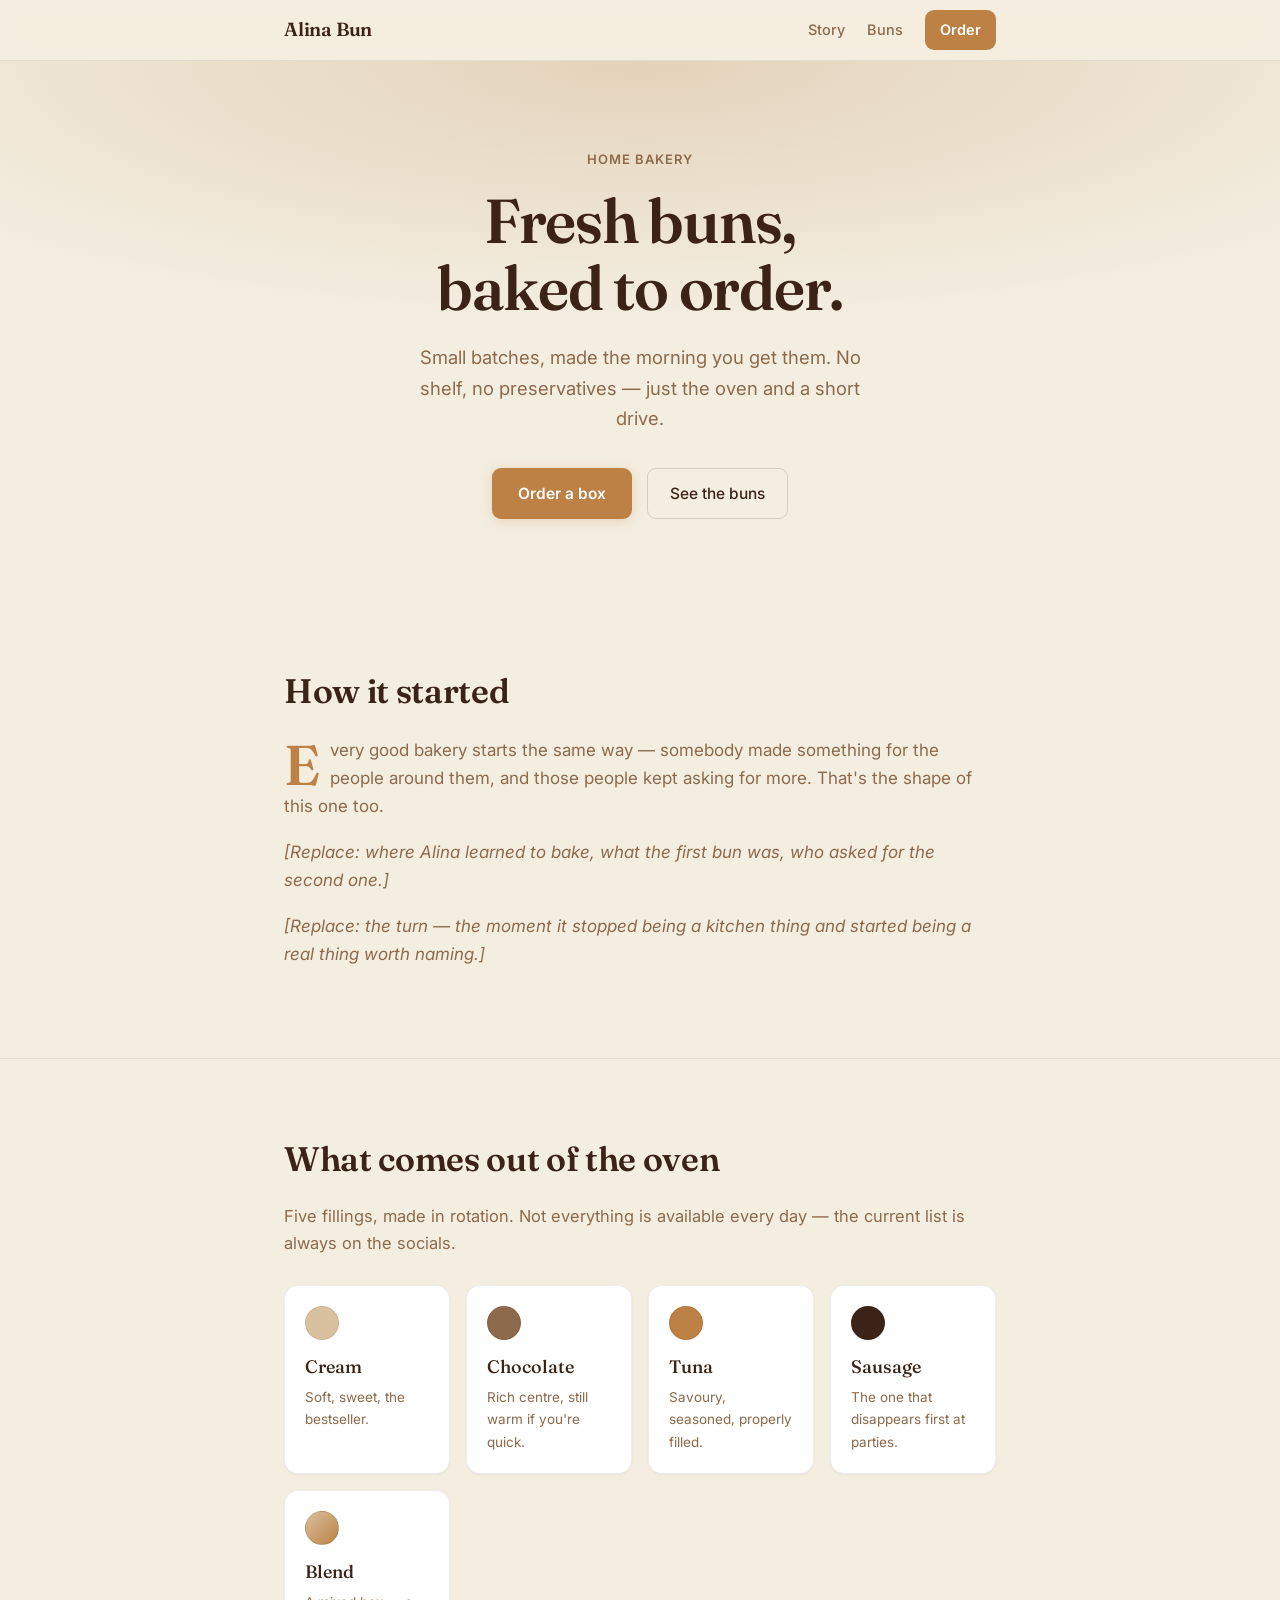
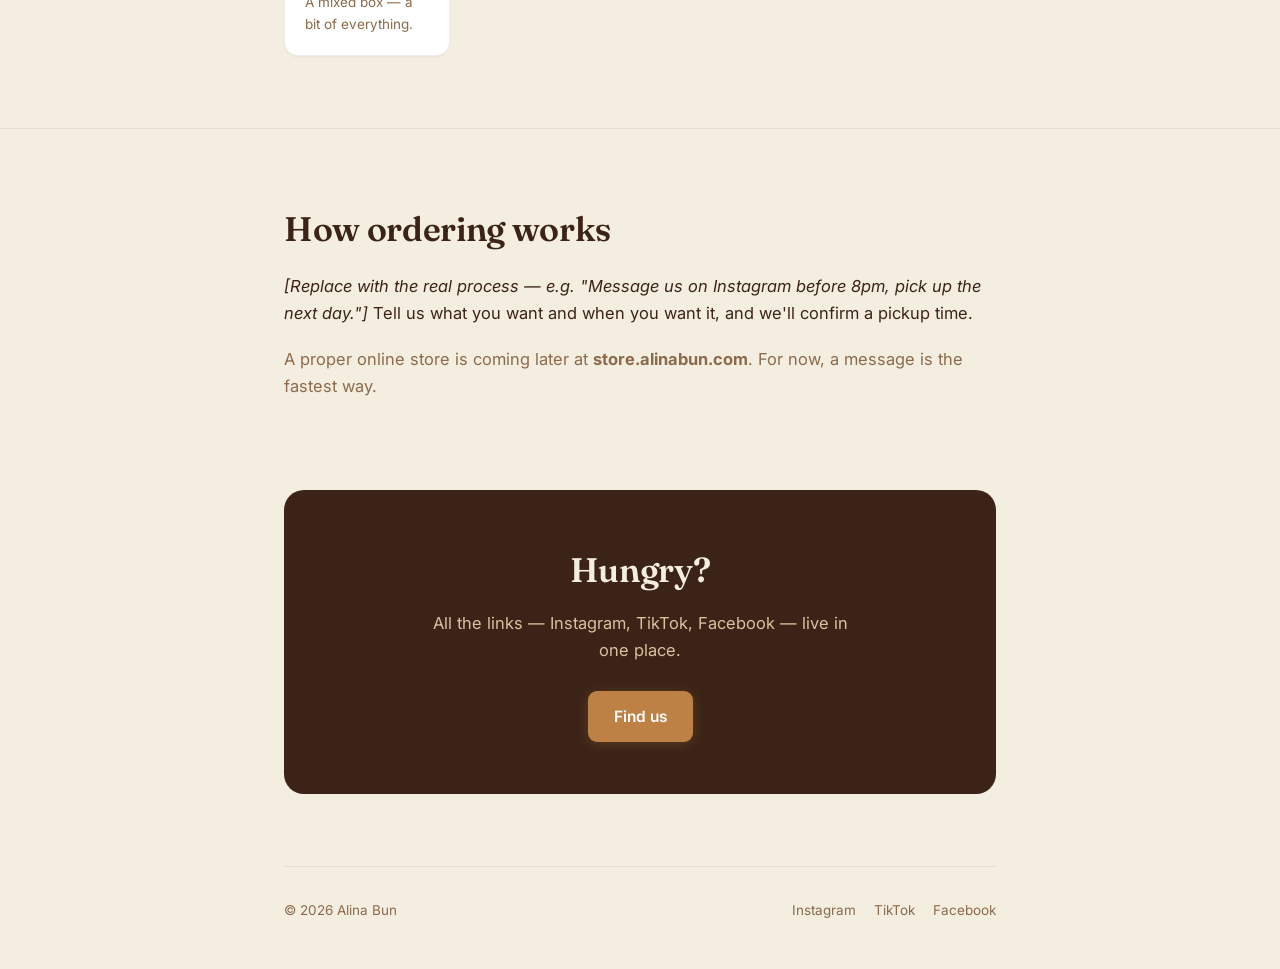
==== index.html @ 54f2e8af "Set up alinabun.com site and shared brand tokens Creates the GitHub user site for the alinabun accou" ====
<!DOCTYPE html>
<html lang="en">
<head>
<meta charset="UTF-8">
<meta name="viewport" content="width=device-width, initial-scale=1">
<title>Alina Bun — Fresh buns, baked to order</title>
<meta name="description" content="A small home bakery making tuna, cream, chocolate and sausage buns fresh to order. This is the story behind Alina Bun.">
<meta name="theme-color" content="#F4EEE1">
<link rel="canonical" href="https://alinabun.com/">

<meta property="og:type" content="website">
<meta property="og:title" content="Alina Bun">
<meta property="og:description" content="Fresh buns, baked to order.">
<meta property="og:url" content="https://alinabun.com/">
<meta property="og:image" content="https://alinabun.com/assets/og.png">
<meta name="twitter:card" content="summary_large_image">

<link rel="icon" href="assets/favicon.svg" type="image/svg+xml">

<link rel="preconnect" href="https://fonts.googleapis.com">
<link rel="preconnect" href="https://fonts.gstatic.com" crossorigin>
<link href="https://fonts.googleapis.com/css2?family=Fraunces:opsz,wght@9..144,400;9..144,500;9..144,600;9..144,700&family=Inter:wght@400;500;600&display=swap" rel="stylesheet">

<link rel="stylesheet" href="brand/tokens.css">
<style>
/* Fallback copy of brand/tokens.css. Keeps the page on-brand even if the
   external stylesheet fails to load. Mirrors brand/tokens.css — if you
   change a value there, change it here too. */
:root{
  --milk-bun:#F4EEE1; --warm-glaze:#D9C1A0; --golden-crust:#BD8145;
  --toasted-crumb:#8C6A4B; --dark-roast:#3B2417; --white:#FFFFFF;
  --bg:var(--milk-bun); --bg-inverse:var(--dark-roast);
  --text:var(--dark-roast); --text-muted:var(--toasted-crumb);
  --text-inverse:var(--milk-bun); --accent:var(--golden-crust);
  --border:rgba(59,36,23,.08); --border-strong:rgba(59,36,23,.16);
  --font-display:'Fraunces',Georgia,serif;
  --font-body:'Inter',-apple-system,BlinkMacSystemFont,'Segoe UI',sans-serif;
  --radius-sm:9px; --radius-md:14px; --radius-lg:20px; --radius-pill:999px;
  --shadow-sm:0 1px 2px rgba(59,36,23,.06);
}
*{box-sizing:border-box}
html{-webkit-text-size-adjust:100%; scroll-behavior:smooth}
body{
  margin:0; background:var(--bg); color:var(--text);
  font-family:var(--font-body); line-height:1.65; font-size:16.5px;
}
.wrap{max-width:760px; margin:0 auto; padding:0 24px}
a{color:var(--text)}

/* ── Nav ────────────────────────────────────────────────────────── */
nav{
  position:sticky; top:0; z-index:10;
  background:rgba(244,238,225,.88);
  backdrop-filter:saturate(180%) blur(12px);
  -webkit-backdrop-filter:saturate(180%) blur(12px);
  border-bottom:1px solid var(--border);
}
nav .wrap{display:flex; align-items:center; justify-content:space-between; height:60px}
nav .brand{
  font-family:var(--font-display); font-weight:600; font-size:19px;
  text-decoration:none; letter-spacing:-.01em;
}
nav .nav-links{display:flex; gap:22px; align-items:center}
nav .nav-links a{
  font-size:14.5px; color:var(--text-muted); text-decoration:none; font-weight:500;
}
nav .nav-links a:hover{color:var(--text)}
nav .nav-links a.cta{
  background:var(--accent); color:var(--white);
  padding:8px 15px; border-radius:var(--radius-sm); font-weight:600;
}
@media(max-width:520px){ nav .nav-links a.hide-sm{display:none} }

/* ── Hero ───────────────────────────────────────────────────────── */
.hero{
  padding:88px 0 72px; text-align:center;
  background-image:radial-gradient(ellipse 100% 70% at 50% 0%, rgba(217,193,160,.6), transparent 72%);
}
.hero .eyebrow{
  font-size:13px; letter-spacing:.08em; text-transform:uppercase;
  color:var(--toasted-crumb); margin:0 0 18px; font-weight:600;
}
.hero h1{
  font-family:var(--font-display); font-optical-sizing:auto; font-weight:600;
  font-size:clamp(38px,7vw,62px); line-height:1.08; letter-spacing:-.02em;
  margin:0 0 20px;
}
.hero .lede{
  font-size:18.5px; color:var(--text-muted);
  max-width:480px; margin:0 auto 34px;
}
.btn{
  display:inline-block; background:var(--accent); color:var(--white);
  font-weight:600; font-size:15.5px; padding:13px 26px;
  border-radius:var(--radius-sm); text-decoration:none;
  box-shadow:0 2px 12px rgba(189,129,69,.26);
  transition:transform .15s ease, box-shadow .15s ease;
}
.btn:hover{transform:translateY(-2px); box-shadow:0 10px 26px rgba(189,129,69,.32)}
.btn-ghost{
  display:inline-block; margin-left:10px; padding:12px 22px;
  border:1.5px solid var(--border-strong); border-radius:var(--radius-sm);
  color:var(--text); text-decoration:none; font-weight:500; font-size:15.5px;
}
.btn-ghost:hover{border-color:var(--toasted-crumb)}

/* ── Sections ───────────────────────────────────────────────────── */
section{padding:72px 0}
section + section{border-top:1px solid var(--border)}
h2{
  font-family:var(--font-display); font-weight:600;
  font-size:clamp(26px,4vw,34px); letter-spacing:-.01em;
  margin:0 0 16px;
}
section p{margin:0 0 18px; color:var(--text-muted)}
section p.body{color:var(--text)}
.story p{font-size:17px}
.story p:first-of-type::first-letter{
  font-family:var(--font-display); font-size:56px; font-weight:600;
  float:left; line-height:.82; margin:6px 10px 0 0; color:var(--accent);
}

/* ── Menu grid ──────────────────────────────────────────────────── */
.menu-grid{
  display:grid; grid-template-columns:repeat(auto-fit,minmax(160px,1fr));
  gap:16px; margin-top:28px;
}
.bun{
  background:var(--white); border:1px solid var(--border);
  border-radius:var(--radius-md); padding:20px;
  box-shadow:var(--shadow-sm);
}
.bun .dot{
  width:34px; height:34px; border-radius:var(--radius-pill);
  margin-bottom:12px; border:1px solid var(--border);
}
.bun h3{font-family:var(--font-display); font-weight:500; font-size:18px; margin:0 0 4px}
.bun p{font-size:13.5px; margin:0; color:var(--text-muted)}

/* ── Closing CTA ────────────────────────────────────────────────── */
.closing{
  background:var(--bg-inverse); color:var(--text-inverse);
  border-radius:var(--radius-lg); padding:52px 40px; text-align:center;
  margin:0 0 72px;
}
.closing h2{color:var(--text-inverse); margin-bottom:12px}
.closing p{color:var(--warm-glaze); max-width:420px; margin:0 auto 26px}

footer{
  border-top:1px solid var(--border);
  padding:32px 0 48px; font-size:13.5px; color:var(--text-muted);
  display:flex; justify-content:space-between; flex-wrap:wrap; gap:12px;
}
footer a{color:var(--text-muted); text-decoration:none}
footer a:hover{color:var(--text)}
footer .social{display:flex; gap:18px}

@media (prefers-reduced-motion:reduce){ *{transition:none!important; scroll-behavior:auto} }
</style>
</head>
<body>

<nav>
  <div class="wrap">
    <a class="brand" href="/">Alina Bun</a>
    <div class="nav-links">
      <a class="hide-sm" href="#story">Story</a>
      <a class="hide-sm" href="#menu">Buns</a>
      <a class="cta" href="https://links.alinabun.com">Order</a>
    </div>
  </div>
</nav>

<header class="hero">
  <div class="wrap">
    <p class="eyebrow">Home bakery</p>
    <h1>Fresh buns,<br>baked to order.</h1>
    <p class="lede">Small batches, made the morning you get them. No shelf, no preservatives — just the oven and a short drive.</p>
    <a class="btn" href="https://links.alinabun.com">Order a box</a>
    <a class="btn-ghost" href="#menu">See the buns</a>
  </div>
</header>

<!-- ═══════════════════════════════════════════════════════════════
     TODO: Replace the placeholder prose below with the real story.
     Keep the structure — it's paced for a reader who just scanned
     a QR code and has about 40 seconds of attention.
     ═══════════════════════════════════════════════════════════════ -->

<section class="story" id="story">
  <div class="wrap">
    <h2>How it started</h2>
    <p>Every good bakery starts the same way — somebody made something for the people around them, and those people kept asking for more. That's the shape of this one too.</p>
    <p><em>[Replace: where Alina learned to bake, what the first bun was, who asked for the second one.]</em></p>
    <p><em>[Replace: the turn — the moment it stopped being a kitchen thing and started being a real thing worth naming.]</em></p>
  </div>
</section>

<section id="menu">
  <div class="wrap">
    <h2>What comes out of the oven</h2>
    <p>Five fillings, made in rotation. Not everything is available every day — the current list is always on the socials.</p>
    <div class="menu-grid">
      <div class="bun">
        <div class="dot" style="background:#D9C1A0"></div>
        <h3>Cream</h3><p>Soft, sweet, the bestseller.</p>
      </div>
      <div class="bun">
        <div class="dot" style="background:#8C6A4B"></div>
        <h3>Chocolate</h3><p>Rich centre, still warm if you're quick.</p>
      </div>
      <div class="bun">
        <div class="dot" style="background:#BD8145"></div>
        <h3>Tuna</h3><p>Savoury, seasoned, properly filled.</p>
      </div>
      <div class="bun">
        <div class="dot" style="background:#3B2417"></div>
        <h3>Sausage</h3><p>The one that disappears first at parties.</p>
      </div>
      <div class="bun">
        <div class="dot" style="background:linear-gradient(135deg,#D9C1A0,#BD8145)"></div>
        <h3>Blend</h3><p>A mixed box — a bit of everything.</p>
      </div>
    </div>
  </div>
</section>

<section>
  <div class="wrap">
    <h2>How ordering works</h2>
    <p class="body"><em>[Replace with the real process — e.g. "Message us on Instagram before 8pm, pick up the next day."]</em> Tell us what you want and when you want it, and we'll confirm a pickup time.</p>
    <p>A proper online store is coming later at <strong>store.alinabun.com</strong>. For now, a message is the fastest way.</p>
  </div>
</section>

<div class="wrap">
  <div class="closing">
    <h2>Hungry?</h2>
    <p>All the links — Instagram, TikTok, Facebook — live in one place.</p>
    <a class="btn" href="https://links.alinabun.com">Find us</a>
  </div>
</div>

<div class="wrap">
  <footer>
    <span>© <span id="yr">2026</span> Alina Bun</span>
    <span class="social">
      <a href="https://www.instagram.com/alina.bun_/">Instagram</a>
      <a href="https://www.tiktok.com/@alina.bun_">TikTok</a>
      <a href="https://www.facebook.com/share/1CqeotLEx9/">Facebook</a>
    </span>
  </footer>
</div>

<script>document.getElementById('yr').textContent = new Date().getFullYear();</script>
</body>
</html>
---- brand/tokens.css ----
/* Alina Bun — brand tokens
   Single source of truth for colour, type and spacing.
   Extracted from the bakery reference boards. Copy this file
   into any alinabun.* repo; do not redefine these values locally. */

:root {
  /* ---- Core palette ---- */
  --milk-bun:      #F4EEE1;  /* background            */
  --warm-glaze:    #D9C1A0;  /* surfaces / cards      */
  --golden-crust:  #BD8145;  /* primary / CTA         */
  --toasted-crumb: #8C6A4B;  /* secondary / muted text*/
  --dark-roast:    #3B2417;  /* text / dark surfaces  */
  --white:         #FFFFFF;

  /* ---- Semantic aliases (prefer these in components) ---- */
  --bg:            var(--milk-bun);
  --bg-raised:     var(--white);
  --bg-inverse:    var(--dark-roast);
  --surface:       var(--warm-glaze);
  --text:          var(--dark-roast);
  --text-muted:    var(--toasted-crumb);
  --text-inverse:  var(--milk-bun);
  --accent:        var(--golden-crust);
  --accent-text:   var(--white);
  --border:        rgba(59, 36, 23, 0.08);
  --border-strong: rgba(59, 36, 23, 0.16);

  /* ---- Type ---- */
  --font-display: 'Fraunces', Georgia, 'Times New Roman', serif;
  --font-body:    'Inter', -apple-system, BlinkMacSystemFont, 'Segoe UI', sans-serif;
  --font-mono:    ui-monospace, 'SF Mono', Menlo, Consolas, monospace;

  /* ---- Radii & shadow ---- */
  --radius-sm:  9px;
  --radius-md:  14px;
  --radius-lg:  20px;
  --radius-pill: 999px;
  --shadow-sm: 0 1px 2px rgba(59,36,23,.06);
  --shadow-md: 0 4px 16px rgba(59,36,23,.08);
  --shadow-lg: 0 12px 32px rgba(59,36,23,.14);

  /* ---- Spacing scale ---- */
  --space-1: 4px;   --space-2: 8px;   --space-3: 12px;
  --space-4: 16px;  --space-5: 24px;  --space-6: 32px;
  --space-7: 48px;  --space-8: 64px;  --space-9: 96px;
}

/* Contrast notes — do not pair outside these:
   dark-roast on milk-bun ......... 12.5:1  body text OK
   milk-bun on dark-roast ......... 12.5:1  body text OK
   dark-roast on warm-glaze ........ 8.3:1  body text OK
   white on toasted-crumb .......... 4.9:1  body text OK
   white on golden-crust ........... 3.3:1  LARGE TEXT / BUTTONS ONLY
   golden-crust on milk-bun ........ 3.1:1  LARGE TEXT ONLY          */
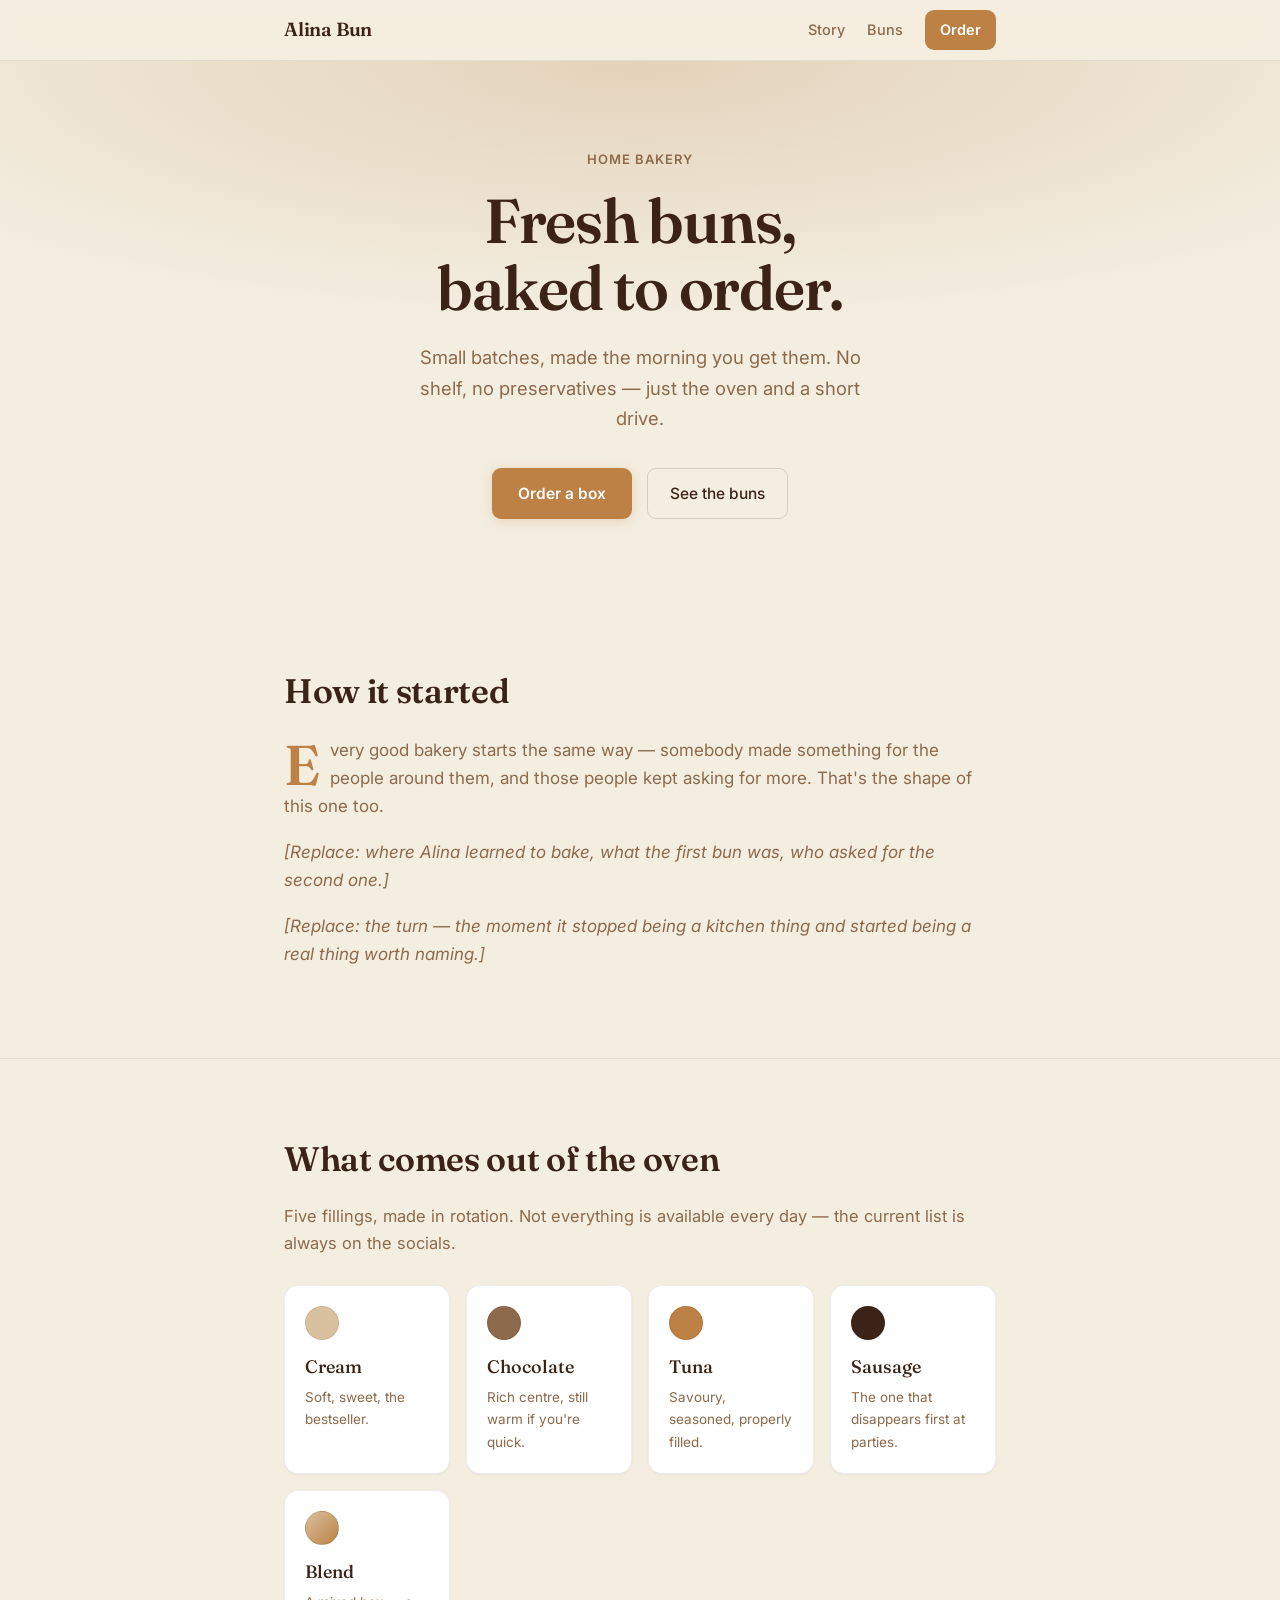
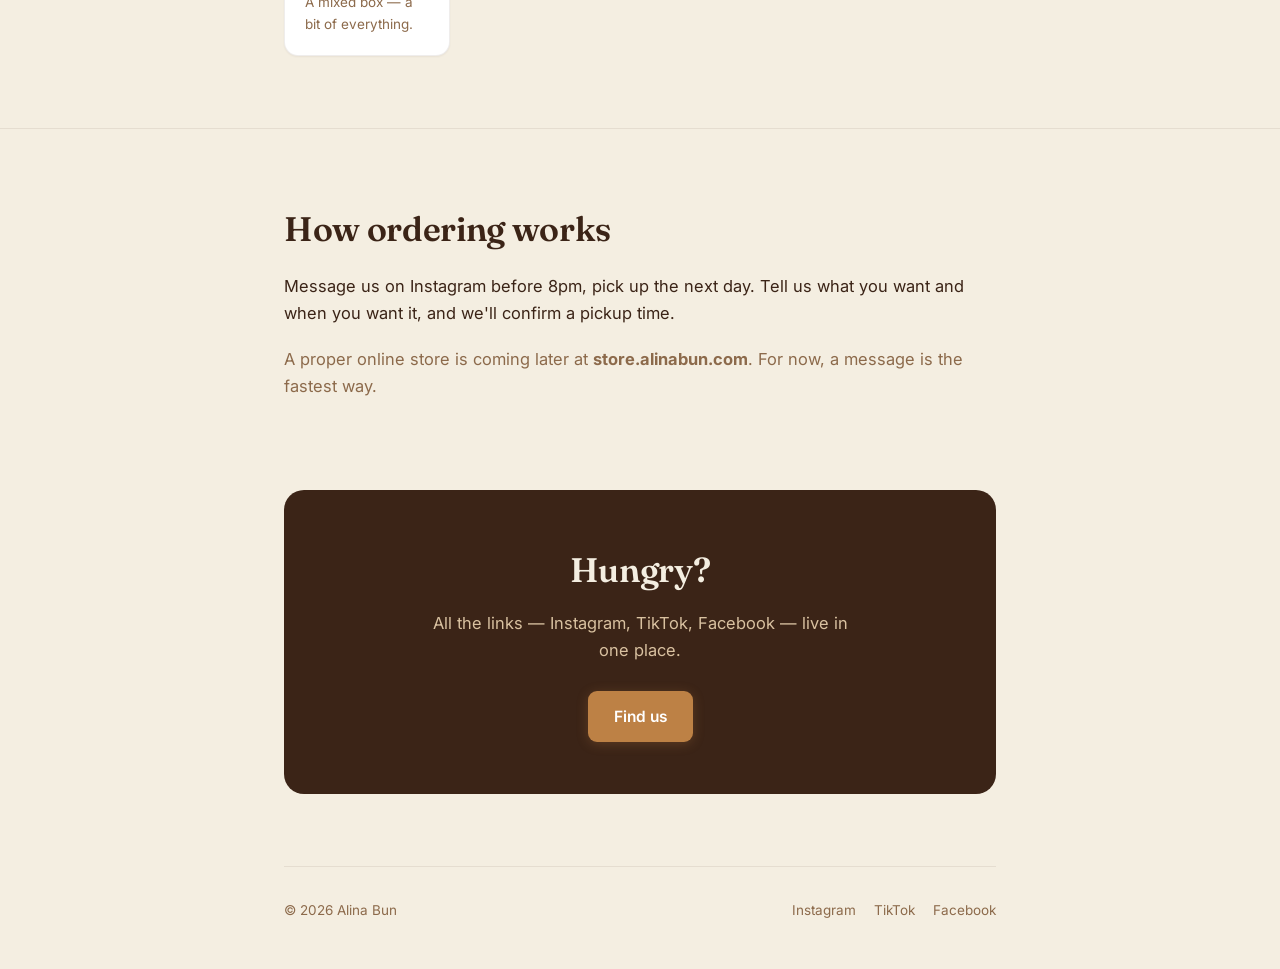
==== commit 54f46540: "Fill in how-to-order text Co-Authored-By: Claude Opus 5.5 <noreply@anthropic.com>" ====
--- a/index.html
+++ b/index.html
@@ -228,7 +228,7 @@
 <section>
   <div class="wrap">
     <h2>How ordering works</h2>
-    <p class="body"><em>[Replace with the real process — e.g. "Message us on Instagram before 8pm, pick up the next day."]</em> Tell us what you want and when you want it, and we'll confirm a pickup time.</p>
+    <p class="body">Message us on Instagram before 8pm, pick up the next day. Tell us what you want and when you want it, and we'll confirm a pickup time.</p>
     <p>A proper online store is coming later at <strong>store.alinabun.com</strong>. For now, a message is the fastest way.</p>
   </div>
 </section>
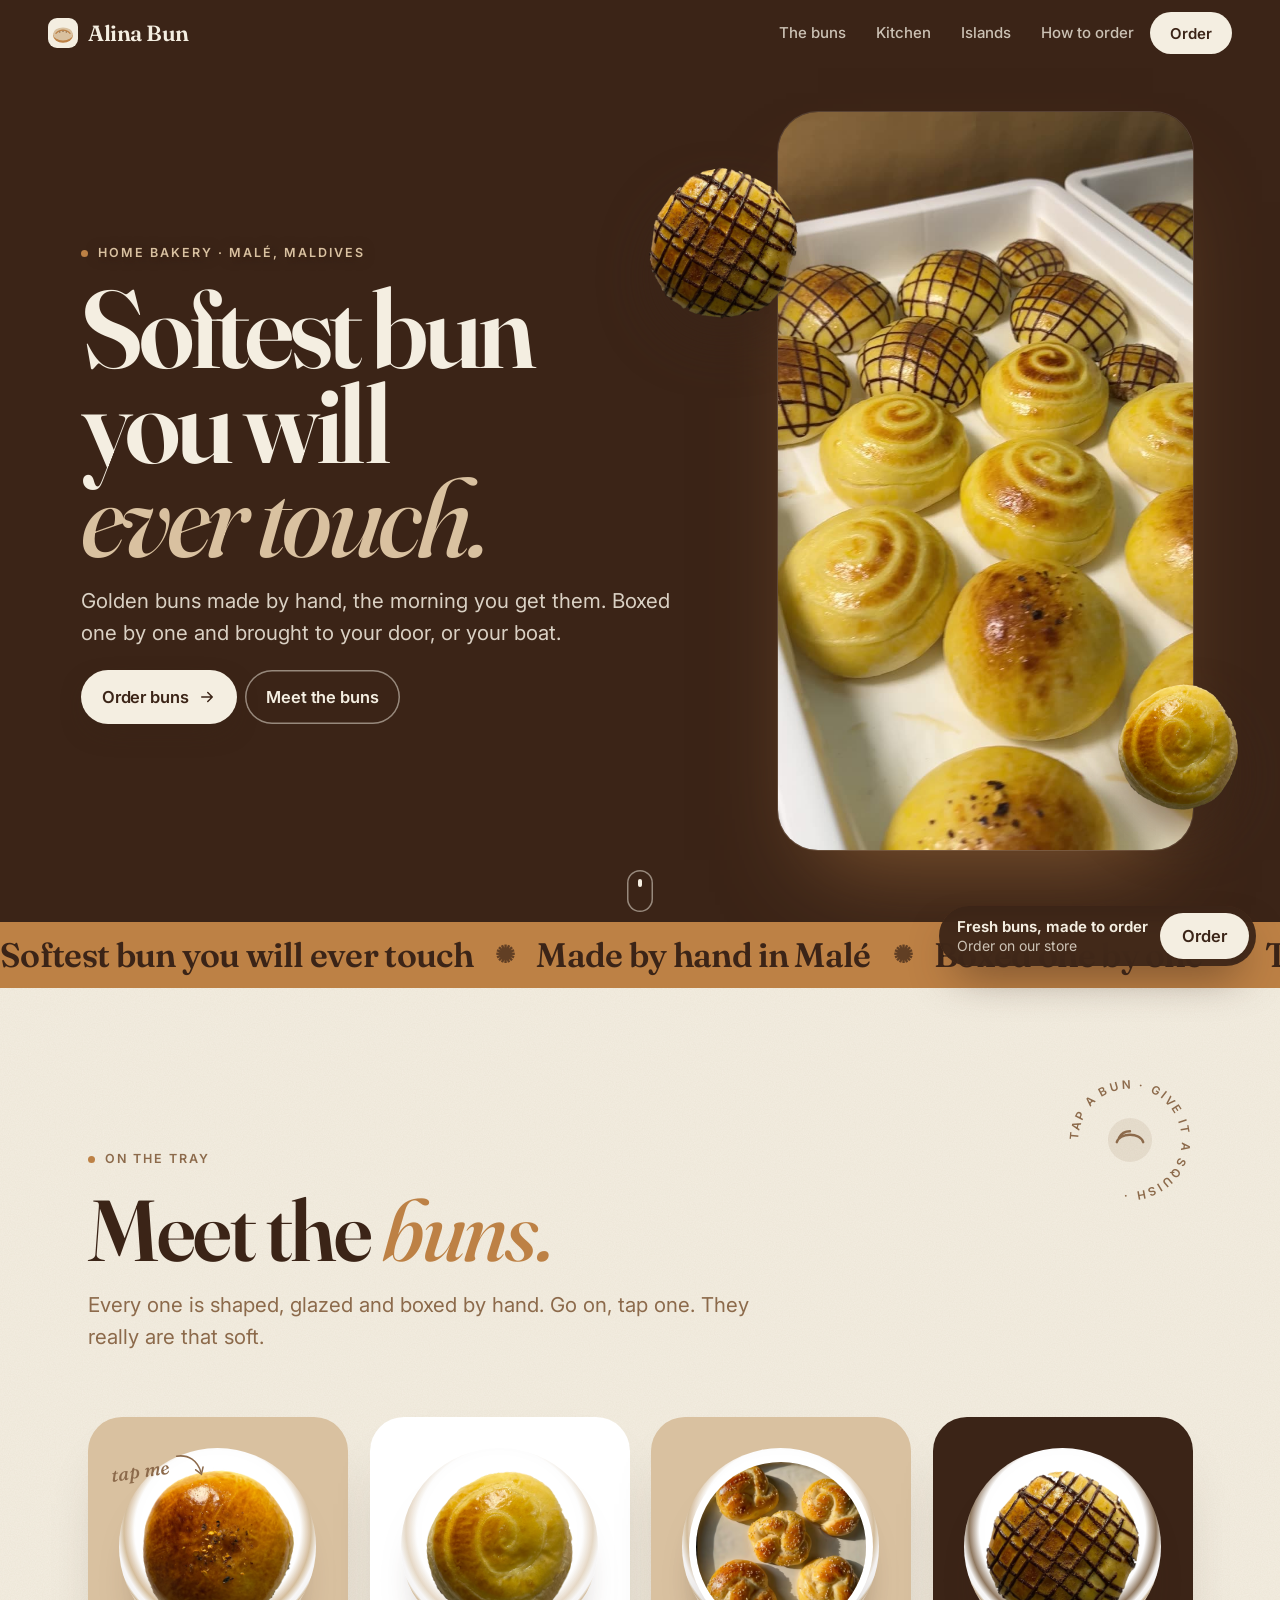
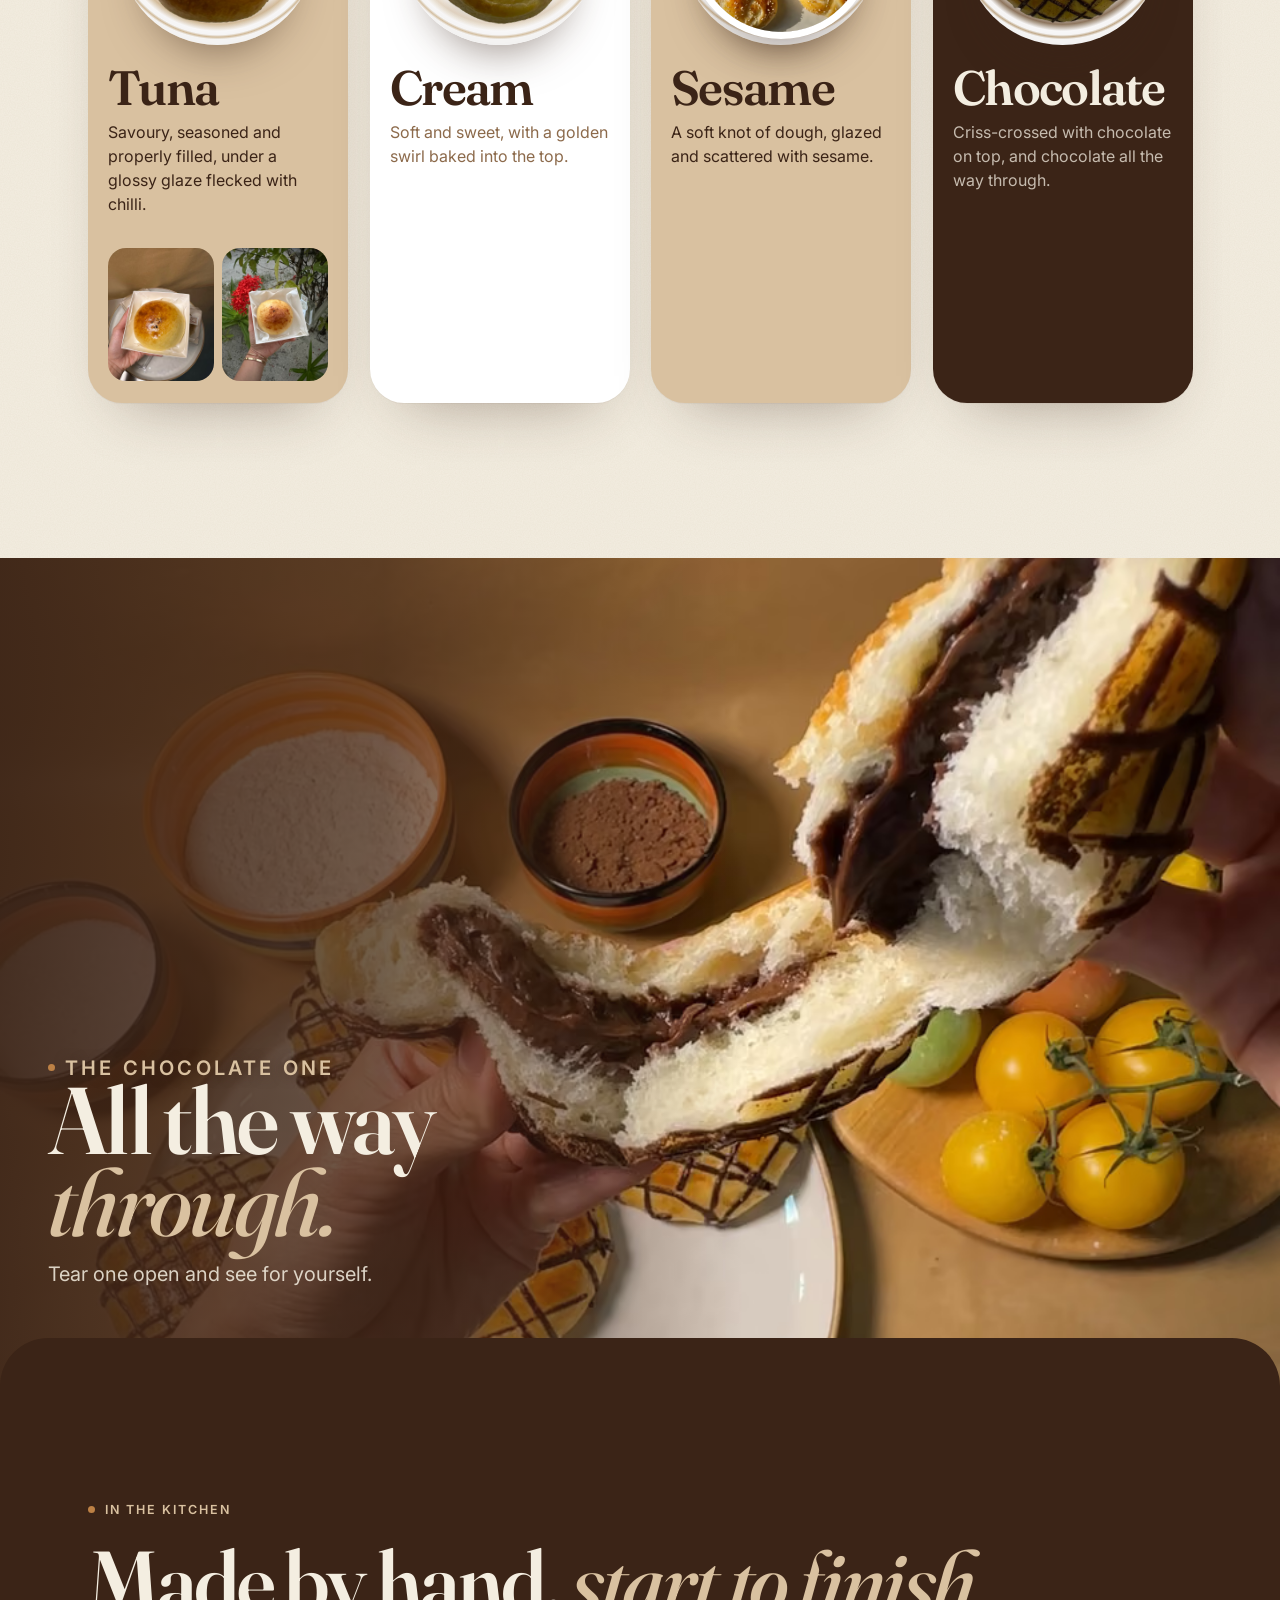
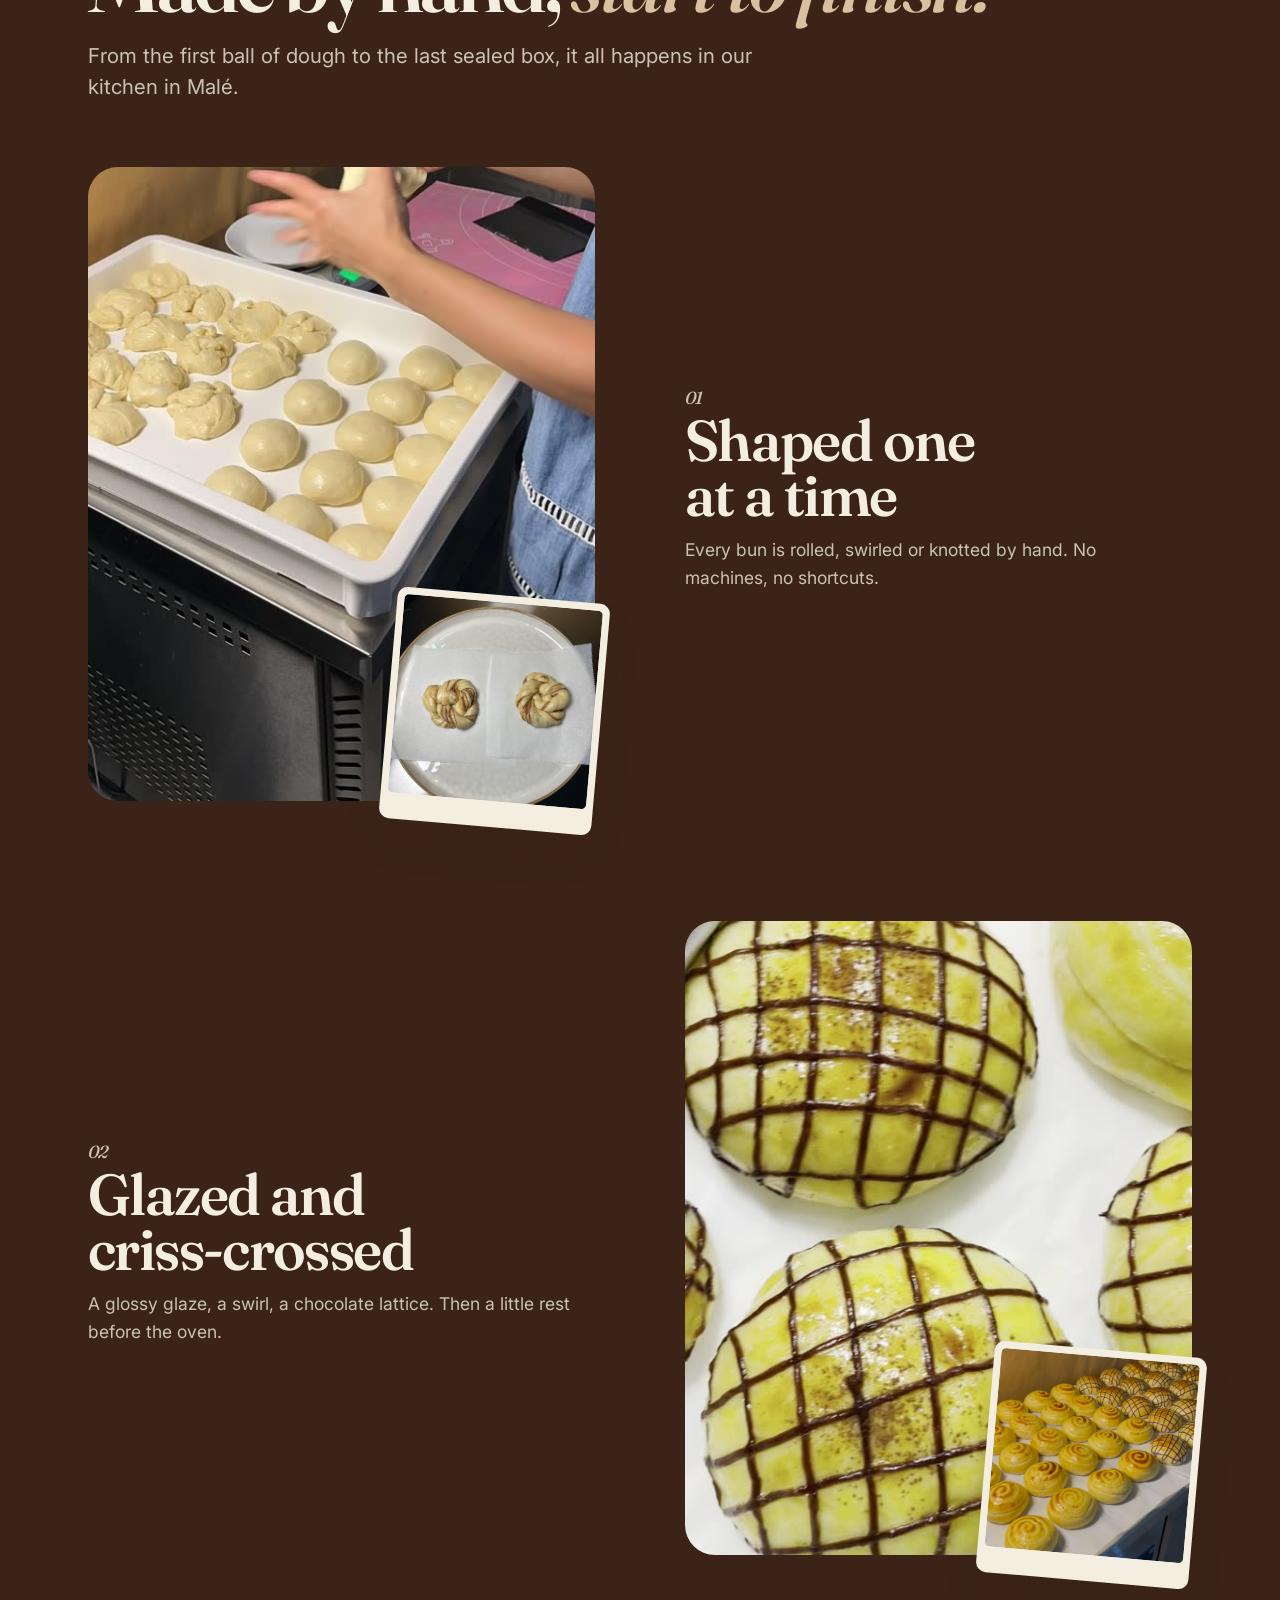
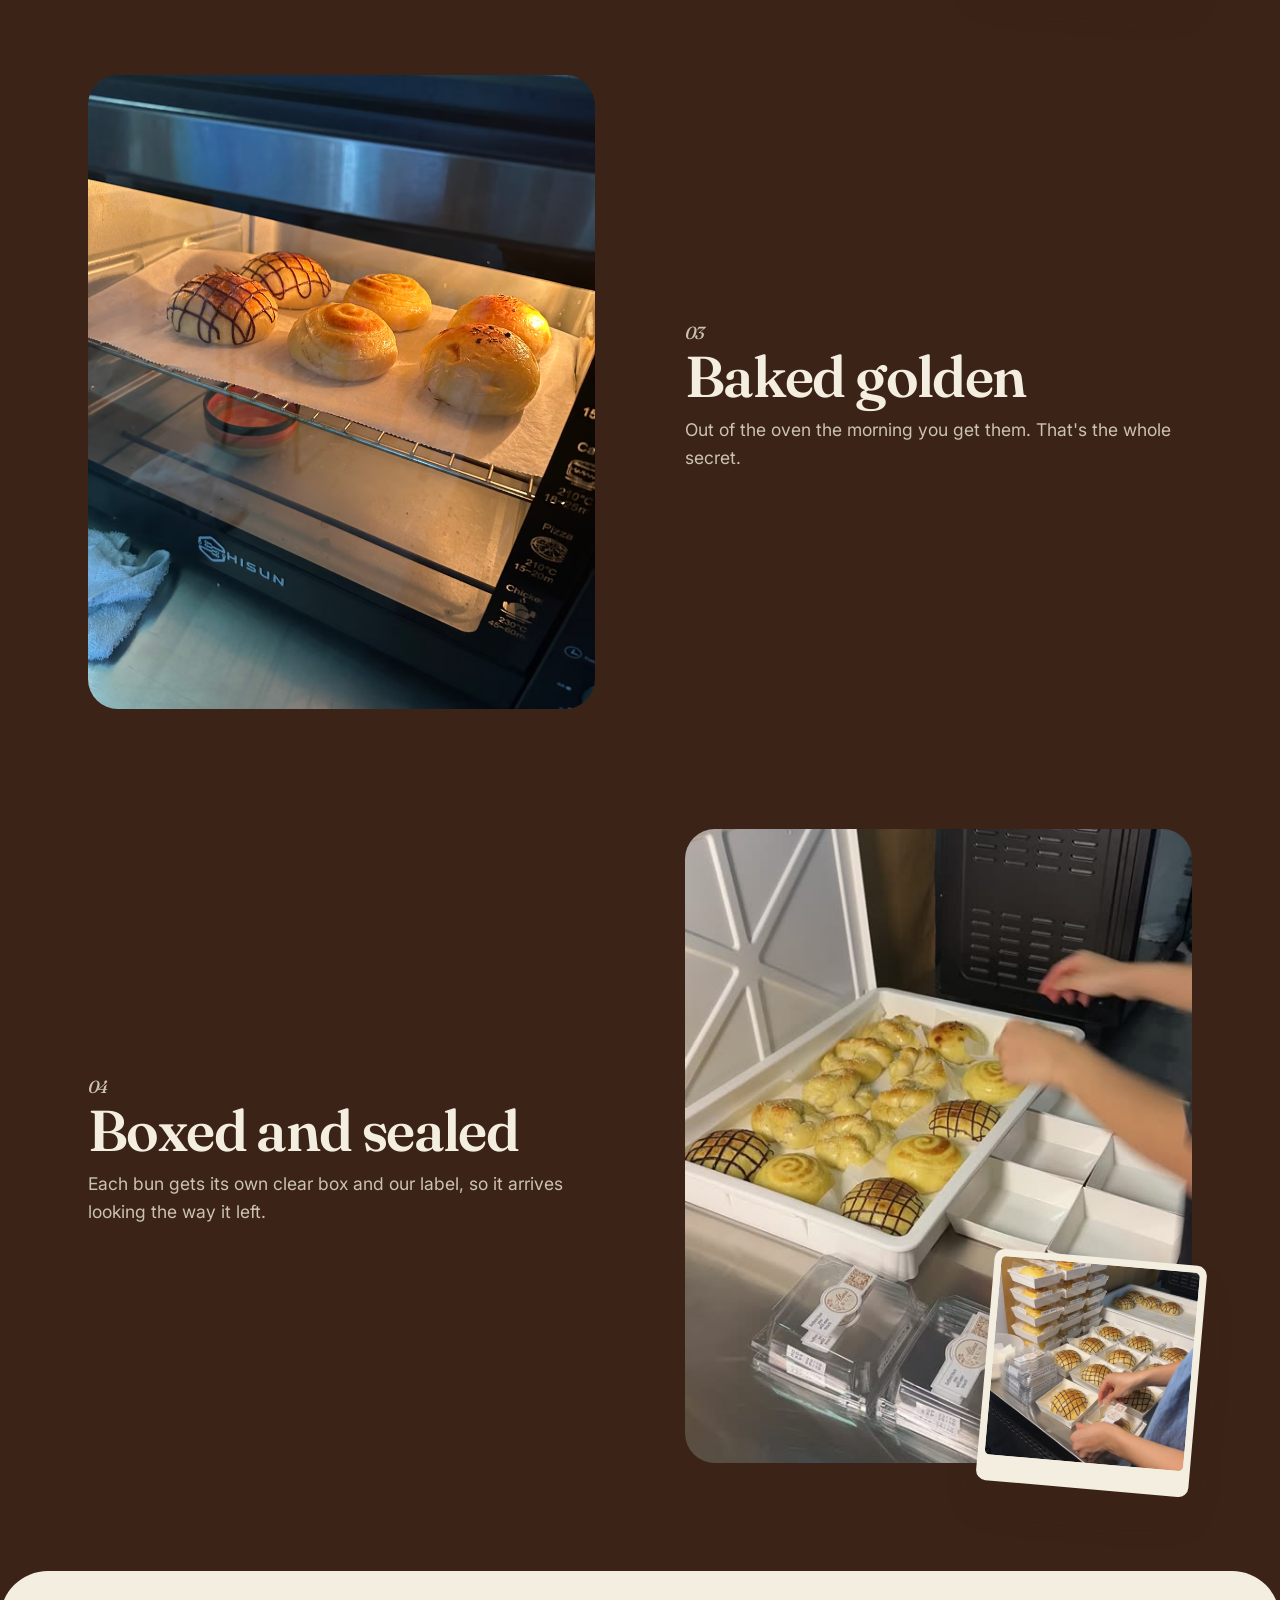
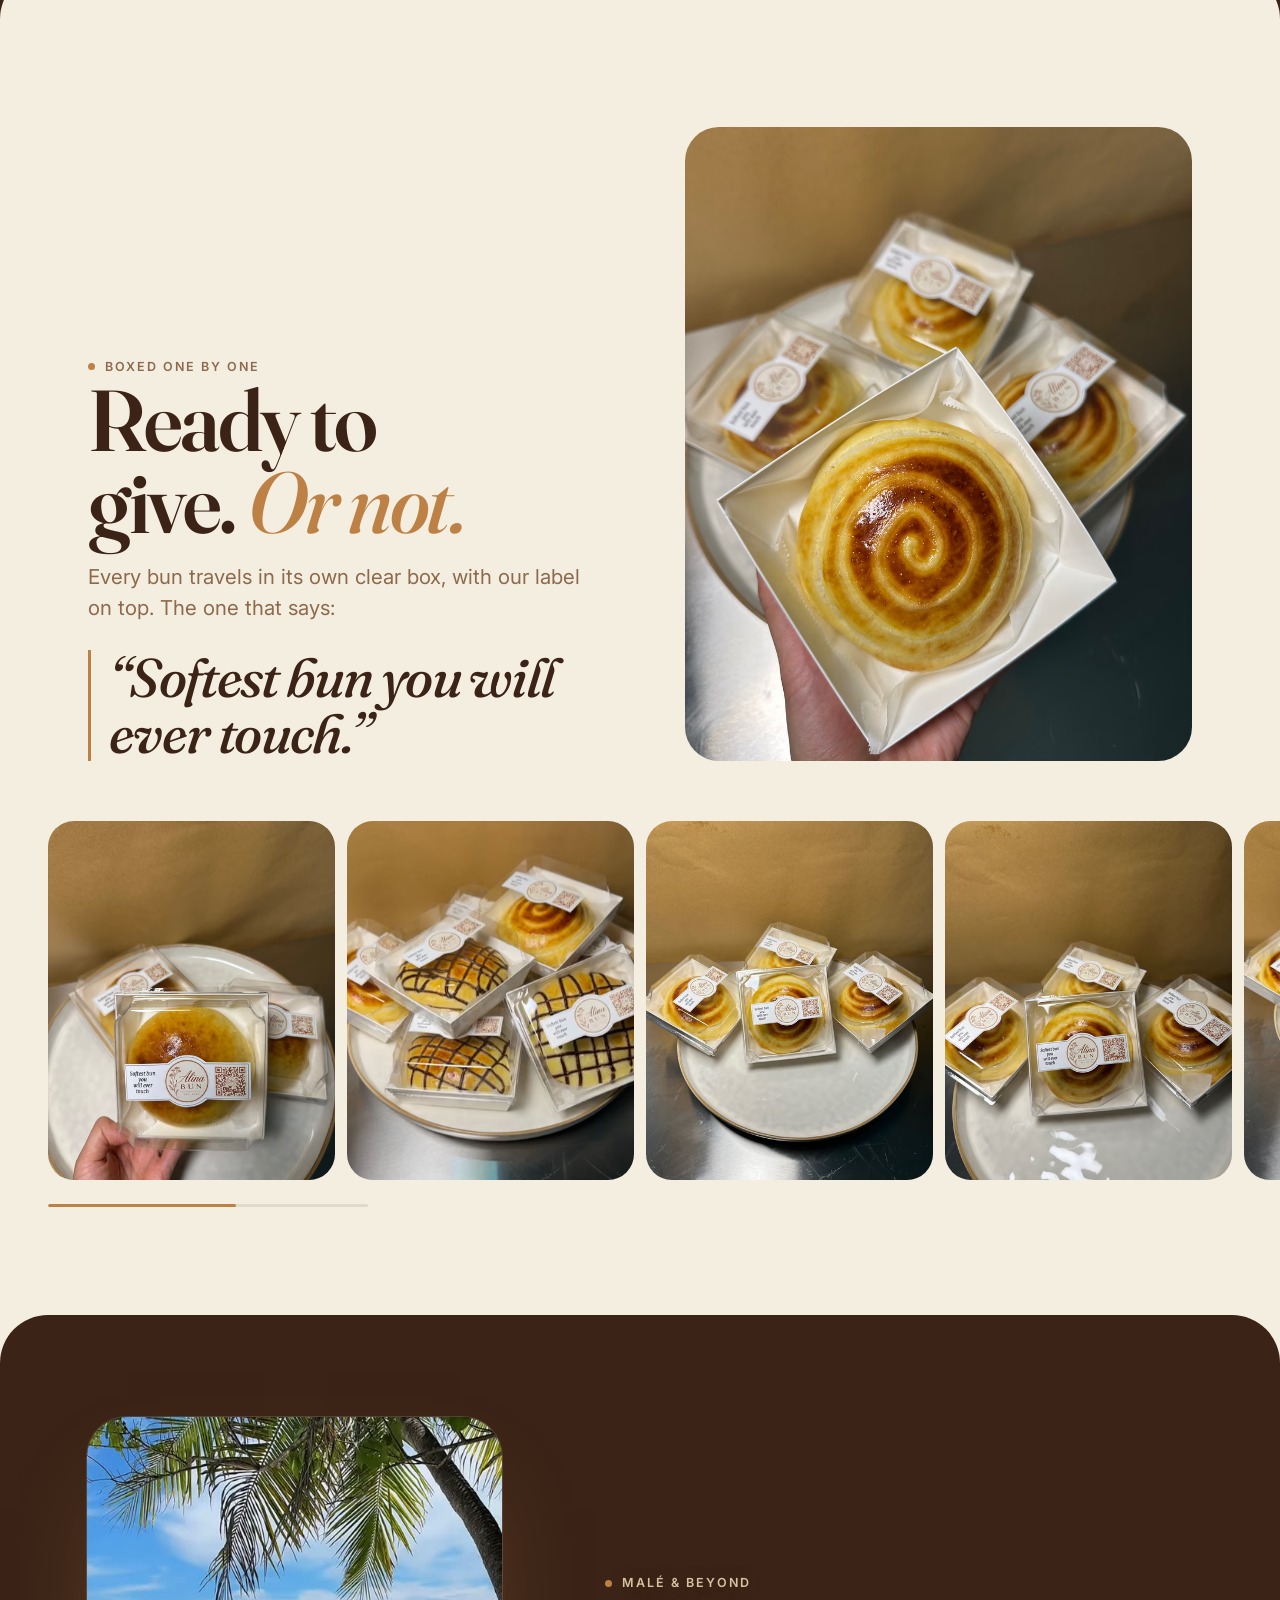
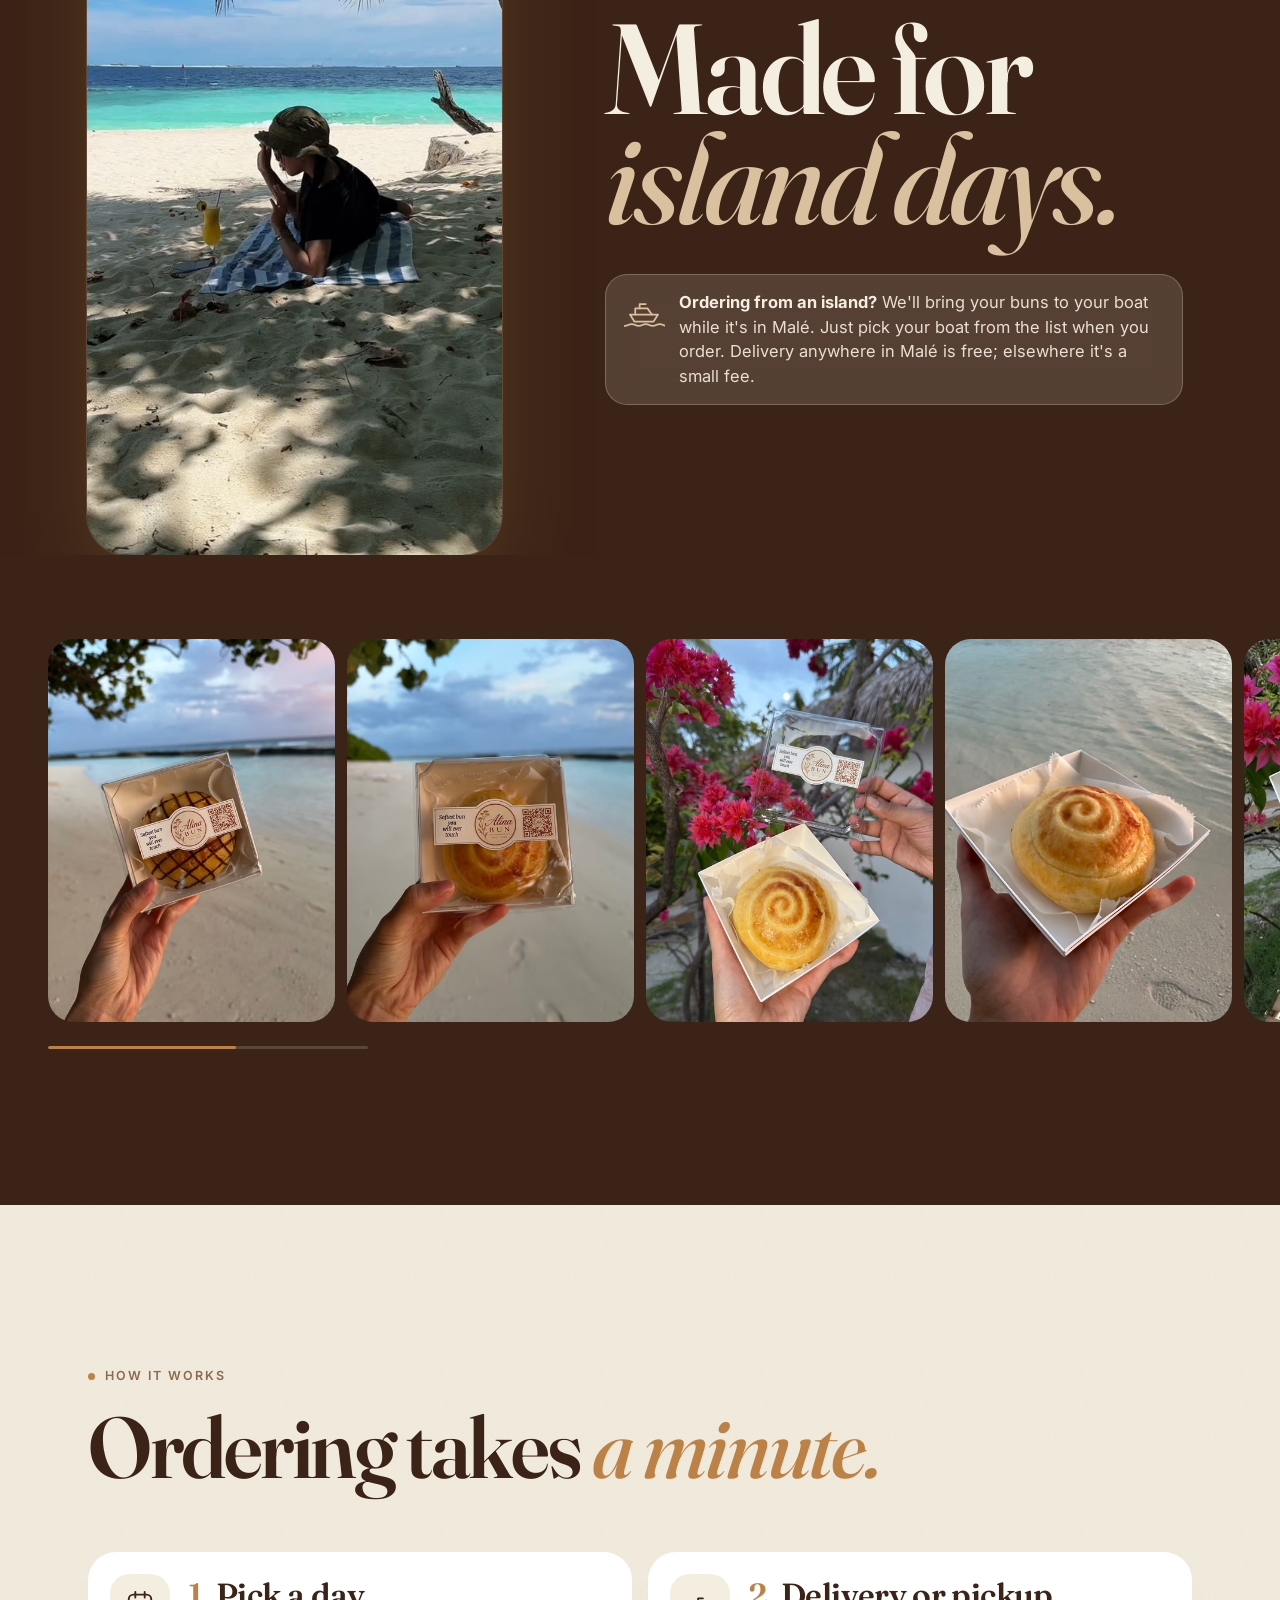
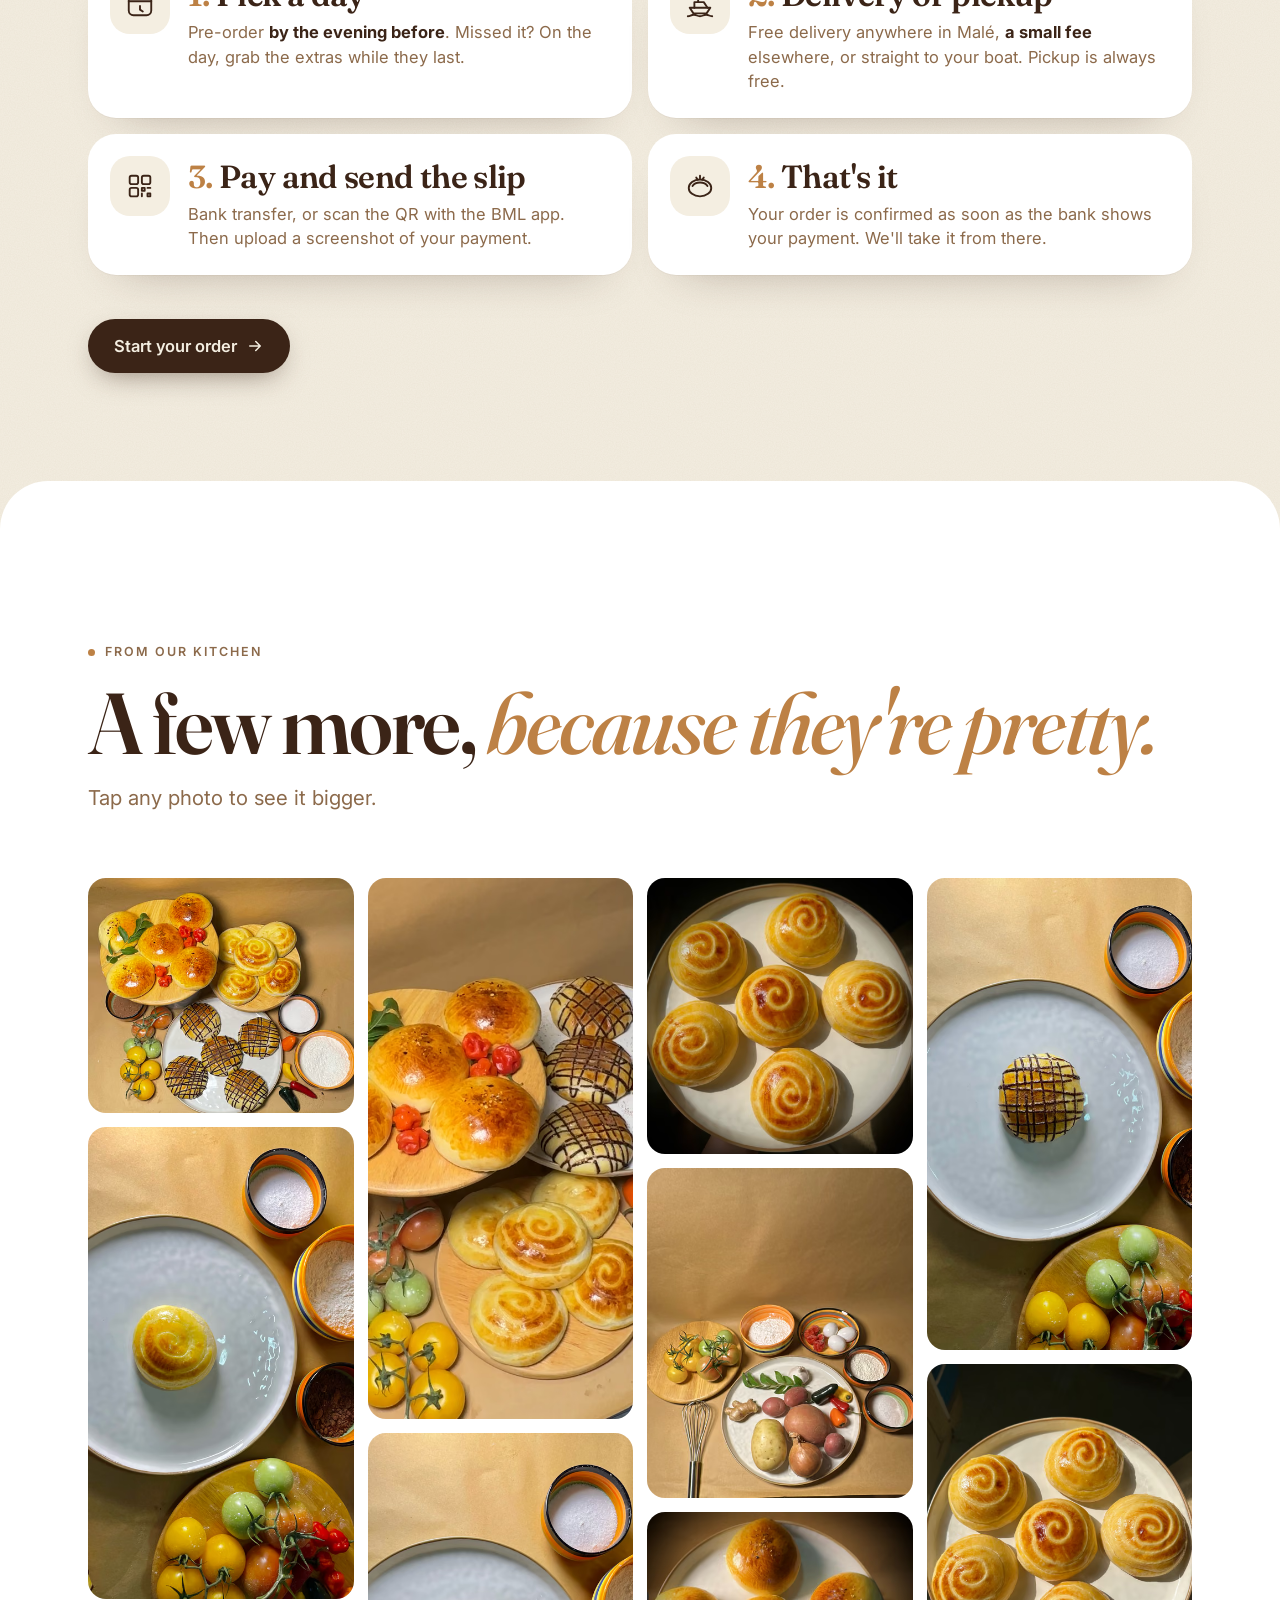
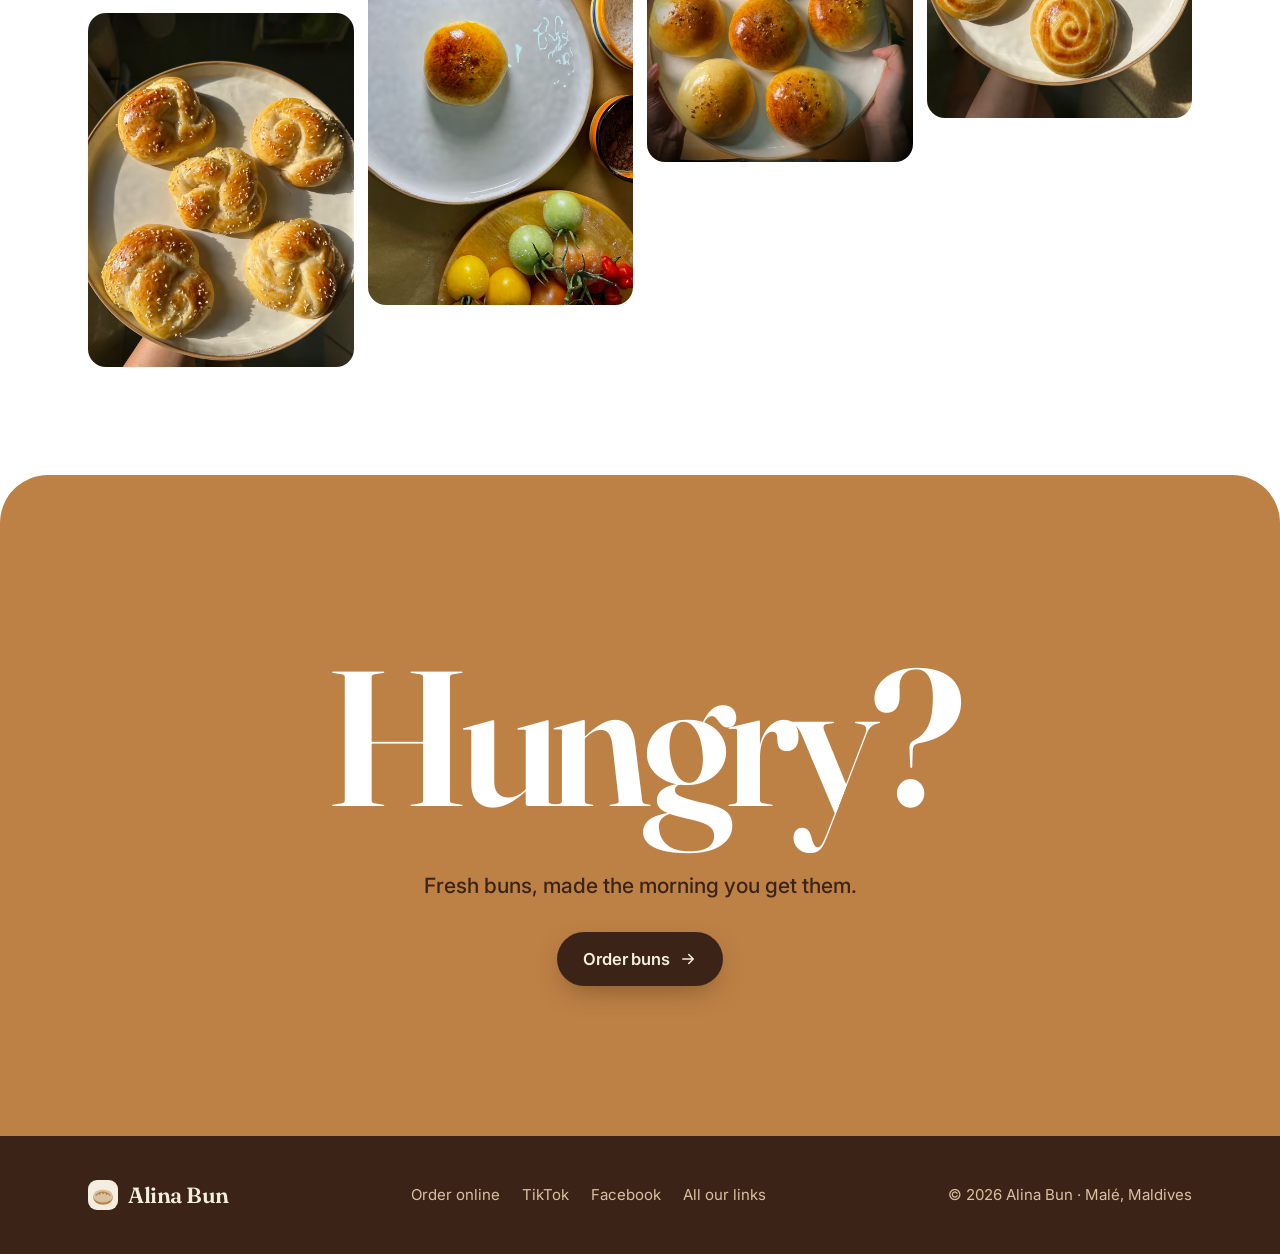
==== commit c9bd9288: "Redesign alinabun.com with our own photos, videos and live store data Mobile-first single page: vide" ====
--- a/index.html
+++ b/index.html
@@ -1,257 +1,335 @@
-<!DOCTYPE html>
+<!doctype html>
 <html lang="en">
 <head>
-<meta charset="UTF-8">
-<meta name="viewport" content="width=device-width, initial-scale=1">
-<title>Alina Bun — Fresh buns, baked to order</title>
-<meta name="description" content="A small home bakery making tuna, cream, chocolate and sausage buns fresh to order. This is the story behind Alina Bun.">
-<meta name="theme-color" content="#F4EEE1">
+<meta charset="utf-8">
+<meta name="viewport" content="width=device-width, initial-scale=1, viewport-fit=cover">
+<title>Alina Bun · Softest bun you will ever touch</title>
+<meta name="description" content="Soft, golden buns made by hand in Malé, the morning you get them. Pre-order the day before, and we bring them to your door or your boat. Or pick them up.">
+<meta name="theme-color" content="#3B2417">
 <link rel="canonical" href="https://alinabun.com/">
-
 <meta property="og:type" content="website">
-<meta property="og:title" content="Alina Bun">
-<meta property="og:description" content="Fresh buns, baked to order.">
+<meta property="og:site_name" content="Alina Bun">
+<meta property="og:title" content="Alina Bun · Softest bun you will ever touch">
+<meta property="og:description" content="Soft, golden buns made by hand in Malé, the morning you get them.">
 <meta property="og:url" content="https://alinabun.com/">
-<meta property="og:image" content="https://alinabun.com/assets/og.png">
+<meta property="og:image" content="https://alinabun.com/assets/og.jpg">
+<meta property="og:image:width" content="1200">
+<meta property="og:image:height" content="630">
+<meta property="og:image:alt" content="Tuna, cream and chocolate buns on boards and a plate">
 <meta name="twitter:card" content="summary_large_image">
-
 <link rel="icon" href="assets/favicon.svg" type="image/svg+xml">
-
+<link rel="apple-touch-icon" href="assets/apple-touch-icon.png">
+<script>document.documentElement.classList.add("js")</script>
+<link rel="preload" as="image" href="assets/video/hero.jpg" fetchpriority="high">
 <link rel="preconnect" href="https://fonts.googleapis.com">
 <link rel="preconnect" href="https://fonts.gstatic.com" crossorigin>
-<link href="https://fonts.googleapis.com/css2?family=Fraunces:opsz,wght@9..144,400;9..144,500;9..144,600;9..144,700&family=Inter:wght@400;500;600&display=swap" rel="stylesheet">
-
+<link rel="preconnect" href="https://vosokllmaifbcdfbfvdt.supabase.co" crossorigin>
+<link rel="stylesheet" href="https://fonts.googleapis.com/css2?family=Fraunces:ital,opsz,wght,SOFT@0,9..144,400..700,100;1,9..144,400..600,100&family=Inter:wght@400..700&display=swap">
 <link rel="stylesheet" href="brand/tokens.css">
-<style>
-/* Fallback copy of brand/tokens.css. Keeps the page on-brand even if the
-   external stylesheet fails to load. Mirrors brand/tokens.css — if you
-   change a value there, change it here too. */
-:root{
-  --milk-bun:#F4EEE1; --warm-glaze:#D9C1A0; --golden-crust:#BD8145;
-  --toasted-crumb:#8C6A4B; --dark-roast:#3B2417; --white:#FFFFFF;
-  --bg:var(--milk-bun); --bg-inverse:var(--dark-roast);
-  --text:var(--dark-roast); --text-muted:var(--toasted-crumb);
-  --text-inverse:var(--milk-bun); --accent:var(--golden-crust);
-  --border:rgba(59,36,23,.08); --border-strong:rgba(59,36,23,.16);
-  --font-display:'Fraunces',Georgia,serif;
-  --font-body:'Inter',-apple-system,BlinkMacSystemFont,'Segoe UI',sans-serif;
-  --radius-sm:9px; --radius-md:14px; --radius-lg:20px; --radius-pill:999px;
-  --shadow-sm:0 1px 2px rgba(59,36,23,.06);
-}
-*{box-sizing:border-box}
-html{-webkit-text-size-adjust:100%; scroll-behavior:smooth}
-body{
-  margin:0; background:var(--bg); color:var(--text);
-  font-family:var(--font-body); line-height:1.65; font-size:16.5px;
-}
-.wrap{max-width:760px; margin:0 auto; padding:0 24px}
-a{color:var(--text)}
-
-/* ── Nav ────────────────────────────────────────────────────────── */
-nav{
-  position:sticky; top:0; z-index:10;
-  background:rgba(244,238,225,.88);
-  backdrop-filter:saturate(180%) blur(12px);
-  -webkit-backdrop-filter:saturate(180%) blur(12px);
-  border-bottom:1px solid var(--border);
-}
-nav .wrap{display:flex; align-items:center; justify-content:space-between; height:60px}
-nav .brand{
-  font-family:var(--font-display); font-weight:600; font-size:19px;
-  text-decoration:none; letter-spacing:-.01em;
-}
-nav .nav-links{display:flex; gap:22px; align-items:center}
-nav .nav-links a{
-  font-size:14.5px; color:var(--text-muted); text-decoration:none; font-weight:500;
-}
-nav .nav-links a:hover{color:var(--text)}
-nav .nav-links a.cta{
-  background:var(--accent); color:var(--white);
-  padding:8px 15px; border-radius:var(--radius-sm); font-weight:600;
-}
-@media(max-width:520px){ nav .nav-links a.hide-sm{display:none} }
-
-/* ── Hero ───────────────────────────────────────────────────────── */
-.hero{
-  padding:88px 0 72px; text-align:center;
-  background-image:radial-gradient(ellipse 100% 70% at 50% 0%, rgba(217,193,160,.6), transparent 72%);
-}
-.hero .eyebrow{
-  font-size:13px; letter-spacing:.08em; text-transform:uppercase;
-  color:var(--toasted-crumb); margin:0 0 18px; font-weight:600;
-}
-.hero h1{
-  font-family:var(--font-display); font-optical-sizing:auto; font-weight:600;
-  font-size:clamp(38px,7vw,62px); line-height:1.08; letter-spacing:-.02em;
-  margin:0 0 20px;
-}
-.hero .lede{
-  font-size:18.5px; color:var(--text-muted);
-  max-width:480px; margin:0 auto 34px;
-}
-.btn{
-  display:inline-block; background:var(--accent); color:var(--white);
-  font-weight:600; font-size:15.5px; padding:13px 26px;
-  border-radius:var(--radius-sm); text-decoration:none;
-  box-shadow:0 2px 12px rgba(189,129,69,.26);
-  transition:transform .15s ease, box-shadow .15s ease;
-}
-.btn:hover{transform:translateY(-2px); box-shadow:0 10px 26px rgba(189,129,69,.32)}
-.btn-ghost{
-  display:inline-block; margin-left:10px; padding:12px 22px;
-  border:1.5px solid var(--border-strong); border-radius:var(--radius-sm);
-  color:var(--text); text-decoration:none; font-weight:500; font-size:15.5px;
-}
-.btn-ghost:hover{border-color:var(--toasted-crumb)}
-
-/* ── Sections ───────────────────────────────────────────────────── */
-section{padding:72px 0}
-section + section{border-top:1px solid var(--border)}
-h2{
-  font-family:var(--font-display); font-weight:600;
-  font-size:clamp(26px,4vw,34px); letter-spacing:-.01em;
-  margin:0 0 16px;
-}
-section p{margin:0 0 18px; color:var(--text-muted)}
-section p.body{color:var(--text)}
-.story p{font-size:17px}
-.story p:first-of-type::first-letter{
-  font-family:var(--font-display); font-size:56px; font-weight:600;
-  float:left; line-height:.82; margin:6px 10px 0 0; color:var(--accent);
-}
-
-/* ── Menu grid ──────────────────────────────────────────────────── */
-.menu-grid{
-  display:grid; grid-template-columns:repeat(auto-fit,minmax(160px,1fr));
-  gap:16px; margin-top:28px;
-}
-.bun{
-  background:var(--white); border:1px solid var(--border);
-  border-radius:var(--radius-md); padding:20px;
-  box-shadow:var(--shadow-sm);
-}
-.bun .dot{
-  width:34px; height:34px; border-radius:var(--radius-pill);
-  margin-bottom:12px; border:1px solid var(--border);
-}
-.bun h3{font-family:var(--font-display); font-weight:500; font-size:18px; margin:0 0 4px}
-.bun p{font-size:13.5px; margin:0; color:var(--text-muted)}
-
-/* ── Closing CTA ────────────────────────────────────────────────── */
-.closing{
-  background:var(--bg-inverse); color:var(--text-inverse);
-  border-radius:var(--radius-lg); padding:52px 40px; text-align:center;
-  margin:0 0 72px;
-}
-.closing h2{color:var(--text-inverse); margin-bottom:12px}
-.closing p{color:var(--warm-glaze); max-width:420px; margin:0 auto 26px}
-
-footer{
-  border-top:1px solid var(--border);
-  padding:32px 0 48px; font-size:13.5px; color:var(--text-muted);
-  display:flex; justify-content:space-between; flex-wrap:wrap; gap:12px;
-}
-footer a{color:var(--text-muted); text-decoration:none}
-footer a:hover{color:var(--text)}
-footer .social{display:flex; gap:18px}
-
-@media (prefers-reduced-motion:reduce){ *{transition:none!important; scroll-behavior:auto} }
-</style>
+<link rel="stylesheet" href="assets/site.css">
+<script type="application/ld+json">
+{"@context": "https://schema.org", "@type": "Bakery", "name": "Alina Bun", "url": "https://alinabun.com/",
+ "image": "https://alinabun.com/assets/og.jpg", "slogan": "Softest bun you will ever touch",
+ "address": {"@type": "PostalAddress", "addressLocality": "Malé", "addressCountry": "MV"},
+ "areaServed": "Malé, Maldives", "hasMenu": "https://store.alinabun.com/",
+ "sameAs": ["https://www.tiktok.com/@alina.bun_", "https://www.facebook.com/share/1CqeotLEx9/"]}
+</script>
 </head>
 <body>
-
-<nav>
+<a class="skip" href="#buns">Skip to the buns</a>
+
+<header class="nav" data-nav>
+  <a class="brand" href="/"><img src="assets/favicon.svg" alt="" width="30" height="30">Alina Bun</a>
+  <nav class="nav-links" aria-label="Sections">
+    <a href="#buns">The buns</a><a href="#kitchen">Kitchen</a><a href="#islands">Islands</a><a href="#order">How to order</a>
+  </nav>
+  <a class="btn" href="https://store.alinabun.com/">Order</a>
+</header>
+
+<main>
+  <section class="hero" aria-labelledby="hero-title">
+    <div class="hero-media" aria-hidden="true">
+      <video data-hero muted loop playsinline preload="none" poster="assets/video/hero.jpg" width="720" height="1280">
+        <source src="assets/video/hero-sm.mp4" type="video/mp4" media="(max-width: 640px)">
+        <source src="assets/video/hero.mp4" type="video/mp4">
+      </video>
+    </div>
+    <div class="hero-floats" aria-hidden="true">
+      <picture><source type="image/avif" srcset="assets/img/cut-chocolate-400.avif 400w, assets/img/cut-chocolate-800.avif 800w" sizes="200px"><img class="f1" src="assets/img/cut-chocolate-800.webp" srcset="assets/img/cut-chocolate-400.webp 400w, assets/img/cut-chocolate-800.webp 800w" sizes="200px" width="800" height="800" alt="" loading="lazy" decoding="async"></picture>
+      <picture><source type="image/avif" srcset="assets/img/cut-cream-400.avif 400w, assets/img/cut-cream-800.avif 800w" sizes="170px"><img class="f2" src="assets/img/cut-cream-800.webp" srcset="assets/img/cut-cream-400.webp 400w, assets/img/cut-cream-800.webp 800w" sizes="170px" width="800" height="800" alt="" loading="lazy" decoding="async"></picture>
+    </div>
+    <div class="hero-copy">
+      <p class="eyebrow light hero-fade">Home bakery · Malé, Maldives</p>
+      <h1 id="hero-title">
+        <span class="line"><span style="--i:0">Softest bun</span></span>
+        <span class="line"><span style="--i:1">you will</span></span>
+        <span class="line"><span style="--i:2"><em>ever touch.</em></span></span>
+      </h1>
+      <p class="lede hero-fade">Golden buns made by hand, the morning you get them. Boxed one by one and brought to your door, or your boat.</p>
+      <p class="live light hero-fade" data-live hidden><span class="dot" aria-hidden="true"></span><span data-live-text></span></p>
+      <div class="btn-row hero-fade">
+        <a class="btn btn-light" href="https://store.alinabun.com/">Order buns <svg viewBox="0 0 24 24" fill="none" stroke="currentColor" stroke-width="2" stroke-linecap="round" stroke-linejoin="round" aria-hidden="true"><path d="M5 12h14M13 6l6 6-6 6"/></svg></a>
+        <a class="btn btn-ghost light" href="#buns">Meet the buns</a>
+      </div>
+    </div>
+    <a class="scroll-cue" href="#buns" aria-label="Scroll to the buns"></a>
+  </section>
+
+  <div class="band" aria-hidden="true">
+    <div class="band-track">
+      <span>Softest bun you will ever touch</span><span>Made by hand in Malé</span><span>Boxed one by one</span><span>To your door, or your boat</span>
+      <span>Softest bun you will ever touch</span><span>Made by hand in Malé</span><span>Boxed one by one</span><span>To your door, or your boat</span>
+    </div>
+  </div>
+
+  <section class="section" id="buns" aria-labelledby="buns-title">
+    <div class="wrap">
+      <div class="section-head">
+        <svg class="badge" viewBox="0 0 120 120" aria-hidden="true">
+          <defs><path id="ring" d="M60 60m-47 0a47 47 0 1 1 94 0a47 47 0 1 1-94 0"/></defs>
+          <text><textPath href="#ring">Tap a bun · give it a squish · </textPath></text>
+          <circle cx="60" cy="60" r="20" fill="currentColor" opacity=".12"/>
+          <path d="M48 62c3-9 21-9 24 0M50 58c2-4 6-6 10-6" fill="none" stroke="currentColor" stroke-width="2.2" stroke-linecap="round"/>
+        </svg>
+        <p class="eyebrow">On the tray</p>
+        <h2 id="buns-title">Meet the <em>buns.</em></h2>
+        <p class="lede">Every one is shaped, glazed and boxed by hand. Go on, tap one. They really are that soft.</p>
+      </div>
+      <div class="bun-list" data-bun-list>
+      <article class="bun reveal" data-bun="tuna" data-tone="glaze">
+        <div class="bun-stage">
+          <div class="plate" aria-hidden="true"></div>
+          <button class="bun-touch" type="button" aria-label="Give the tuna bun a squish"><span class="bun-spin"><span class="bun-squish"><picture><source type="image/avif" srcset="assets/img/cut-tuna-400.avif 400w, assets/img/cut-tuna-800.avif 800w" sizes="(min-width: 1180px) 220px, (min-width: 720px) 32vw, 64vw"><img src="assets/img/cut-tuna-800.webp" srcset="assets/img/cut-tuna-400.webp 400w, assets/img/cut-tuna-800.webp 800w" sizes="(min-width: 1180px) 220px, (min-width: 720px) 32vw, 64vw" width="800" height="800" alt="A golden tuna bun, flecked with chilli" loading="lazy" decoding="async"></picture></span></span></button>
+          <p class="tap-hint" aria-hidden="true">tap me<svg viewBox="0 0 40 40" fill="none" stroke="currentColor" stroke-width="1.8" stroke-linecap="round"><path d="M6 8c14 0 24 8 26 24"/><path d="M26 27l6 6 3-8"/></svg></p>
+        </div>
+        <h3>Tuna</h3>
+        <p class="bun-desc">Savoury, seasoned and properly filled, under a glossy glaze flecked with chilli.</p>
+        <p class="bun-meta"></p>
+        <div class="bun-photos">
+          <button class="zoom ar-45" type="button" data-zoom="assets/img/box-tuna-hand-2-1600.avif" data-zoom-jpg="assets/img/box-tuna-hand-2-960.jpg"><picture><source type="image/avif" srcset="assets/img/box-tuna-hand-2-480.avif 480w, assets/img/box-tuna-hand-2-960.avif 960w, assets/img/box-tuna-hand-2-1600.avif 1600w" sizes="(min-width: 1180px) 140px, (min-width: 720px) 22vw, 44vw"><img src="assets/img/box-tuna-hand-2-960.jpg" width="960" height="1280" alt="A glazed tuna bun in its clear box" loading="lazy" decoding="async"></picture></button>
+          <button class="zoom ar-45" type="button" data-zoom="assets/img/ixora-tuna-1600.avif" data-zoom-jpg="assets/img/ixora-tuna-960.jpg"><picture><source type="image/avif" srcset="assets/img/ixora-tuna-480.avif 480w, assets/img/ixora-tuna-960.avif 960w, assets/img/ixora-tuna-1600.avif 1600w" sizes="(min-width: 1180px) 140px, (min-width: 720px) 22vw, 44vw"><img src="assets/img/ixora-tuna-960.jpg" width="960" height="1280" alt="A tuna bun in its box in front of red ixora flowers" loading="lazy" decoding="async"></picture></button>
+        </div>
+      </article>
+      <article class="bun reveal" data-bun="cream" data-tone="white">
+        <div class="bun-stage">
+          <div class="plate" aria-hidden="true"></div>
+          <button class="bun-touch" type="button" aria-label="Give the cream bun a squish"><span class="bun-spin"><span class="bun-squish"><picture><source type="image/avif" srcset="assets/img/cut-cream-400.avif 400w, assets/img/cut-cream-800.avif 800w" sizes="(min-width: 1180px) 220px, (min-width: 720px) 32vw, 64vw"><img src="assets/img/cut-cream-800.webp" srcset="assets/img/cut-cream-400.webp 400w, assets/img/cut-cream-800.webp 800w" sizes="(min-width: 1180px) 220px, (min-width: 720px) 32vw, 64vw" width="800" height="800" alt="A cream bun with a golden swirl on top" loading="lazy" decoding="async"></picture></span></span></button>
+          
+        </div>
+        <h3>Cream</h3>
+        <p class="bun-desc">Soft and sweet, with a golden swirl baked into the top.</p>
+        <p class="bun-meta"></p>
+        <div class="bun-photos">
+          <button class="zoom ar-45" type="button" data-zoom="assets/img/cream-plate-1600.avif" data-zoom-jpg="assets/img/cream-plate-960.jpg"><picture><source type="image/avif" srcset="assets/img/cream-plate-480.avif 480w, assets/img/cream-plate-960.avif 960w, assets/img/cream-plate-1600.avif 1600w" sizes="(min-width: 1180px) 140px, (min-width: 720px) 22vw, 44vw"><img src="assets/img/cream-plate-960.jpg" width="960" height="1280" alt="Cream buns with golden swirls on a plate" loading="lazy" decoding="async"></picture></button>
+          <button class="zoom ar-45" type="button" data-zoom="assets/img/flowers-cream-1600.avif" data-zoom-jpg="assets/img/flowers-cream-960.jpg"><picture><source type="image/avif" srcset="assets/img/flowers-cream-480.avif 480w, assets/img/flowers-cream-960.avif 960w, assets/img/flowers-cream-1600.avif 1600w" sizes="(min-width: 1180px) 140px, (min-width: 720px) 22vw, 44vw"><img src="assets/img/flowers-cream-960.jpg" width="960" height="1280" alt="A cream bun in its box, in front of pink bougainvillea" loading="lazy" decoding="async"></picture></button>
+        </div>
+      </article>
+      <article class="bun reveal" data-bun="sesame" data-tone="glaze">
+        <div class="bun-stage">
+          <div class="plate" aria-hidden="true"></div>
+          <div class="bun-photo"><picture><source type="image/avif" srcset="assets/img/sesame-top-480.avif 480w, assets/img/sesame-top-960.avif 960w" sizes="(min-width: 1180px) 220px, (min-width: 720px) 34vw, 70vw"><img src="assets/img/sesame-top-960.jpg" width="960" height="1088" alt="Five sesame knot buns on a cream plate" loading="lazy" decoding="async"></picture></div>
+          
+        </div>
+        <h3>Sesame</h3>
+        <p class="bun-desc">A soft knot of dough, glazed and scattered with sesame.</p>
+        <p class="bun-meta"></p>
+        <div class="bun-photos">
+          <button class="zoom ar-45" type="button" data-zoom="assets/img/sesame-plate-1600.avif" data-zoom-jpg="assets/img/sesame-plate-960.jpg"><picture><source type="image/avif" srcset="assets/img/sesame-plate-480.avif 480w, assets/img/sesame-plate-960.avif 960w, assets/img/sesame-plate-1600.avif 1600w" sizes="(min-width: 1180px) 140px, (min-width: 720px) 22vw, 44vw"><img src="assets/img/sesame-plate-960.jpg" width="960" height="1280" alt="Sesame knot buns on a plate in the sun" loading="lazy" decoding="async"></picture></button>
+          <button class="zoom ar-45" type="button" data-zoom="assets/img/sesame-window-1600.avif" data-zoom-jpg="assets/img/sesame-window-960.jpg"><picture><source type="image/avif" srcset="assets/img/sesame-window-480.avif 480w, assets/img/sesame-window-960.avif 960w, assets/img/sesame-window-1600.avif 1600w" sizes="(min-width: 1180px) 140px, (min-width: 720px) 22vw, 44vw"><img src="assets/img/sesame-window-960.jpg" width="960" height="1280" alt="A plate of sesame knot buns by a sunny window" loading="lazy" decoding="async"></picture></button>
+        </div>
+      </article>
+      <article class="bun reveal" data-bun="chocolate" data-tone="dark">
+        <div class="bun-stage">
+          <div class="plate" aria-hidden="true"></div>
+          <button class="bun-touch" type="button" aria-label="Give the chocolate bun a squish"><span class="bun-spin"><span class="bun-squish"><picture><source type="image/avif" srcset="assets/img/cut-chocolate-400.avif 400w, assets/img/cut-chocolate-800.avif 800w" sizes="(min-width: 1180px) 220px, (min-width: 720px) 32vw, 64vw"><img src="assets/img/cut-chocolate-800.webp" srcset="assets/img/cut-chocolate-400.webp 400w, assets/img/cut-chocolate-800.webp 800w" sizes="(min-width: 1180px) 220px, (min-width: 720px) 32vw, 64vw" width="800" height="800" alt="A chocolate bun with a chocolate lattice on top" loading="lazy" decoding="async"></picture></span></span></button>
+          
+        </div>
+        <h3>Chocolate</h3>
+        <p class="bun-desc">Criss-crossed with chocolate on top, and chocolate all the way through.</p>
+        <p class="bun-meta"></p>
+        <div class="bun-photos">
+          <button class="zoom ar-45" type="button" data-zoom="assets/img/chocolate-plate-1600.avif" data-zoom-jpg="assets/img/chocolate-plate-960.jpg"><picture><source type="image/avif" srcset="assets/img/chocolate-plate-480.avif 480w, assets/img/chocolate-plate-960.avif 960w, assets/img/chocolate-plate-1600.avif 1600w" sizes="(min-width: 1180px) 140px, (min-width: 720px) 22vw, 44vw"><img src="assets/img/chocolate-plate-960.jpg" width="960" height="1280" alt="Chocolate lattice buns on a plate" loading="lazy" decoding="async"></picture></button>
+          <button class="zoom ar-45" type="button" data-zoom="assets/img/box-chocolate-hand-960.avif" data-zoom-jpg="assets/img/box-chocolate-hand-960.jpg"><picture><source type="image/avif" srcset="assets/img/box-chocolate-hand-480.avif 480w, assets/img/box-chocolate-hand-960.avif 960w" sizes="(min-width: 1180px) 140px, (min-width: 720px) 22vw, 44vw"><img src="assets/img/box-chocolate-hand-960.jpg" width="960" height="1325" alt="A chocolate bun in its box, held up close" loading="lazy" decoding="async"></picture></button>
+        </div>
+      </article>
+      </div>
+      <template id="bun-template">
+        <article class="bun reveal is-in" data-tone="white">
+          <div class="bun-stage"><div class="plate" aria-hidden="true"></div><div class="bun-photo"><img alt="" loading="lazy" decoding="async"></div></div>
+          <h3></h3>
+          <p class="bun-desc">Fresh from the oven, made by hand.</p>
+          <p class="bun-meta"></p>
+        </article>
+      </template>
+    </div>
+  </section>
+
+  <section class="feature" aria-labelledby="inside-title">
+    <button class="zoom " type="button" data-zoom="assets/img/chocolate-inside-960.avif" data-zoom-jpg="assets/img/chocolate-inside-960.jpg"><picture><source type="image/avif" srcset="assets/img/chocolate-inside-480.avif 480w, assets/img/chocolate-inside-960.avif 960w" sizes="100vw"><img src="assets/img/chocolate-inside-960.jpg" width="960" height="890" alt="A chocolate bun torn open, filled with chocolate" loading="lazy" decoding="async"></picture></button>
+    <div class="feature-copy">
+      <p class="eyebrow light">The chocolate one</p>
+      <h2 id="inside-title" class="reveal">All the way <em>through.</em></h2>
+      <p class="reveal" style="--d:1">Tear one open and see for yourself.</p>
+    </div>
+  </section>
+
+  <section class="section sheet inverse" id="kitchen" aria-labelledby="kitchen-title">
+    <div class="wrap">
+      <div class="section-head">
+        <p class="eyebrow">In the kitchen</p>
+        <h2 id="kitchen-title">Made by hand, <em>start to finish.</em></h2>
+        <p class="lede">From the first ball of dough to the last sealed box, it all happens in our kitchen in Malé.</p>
+      </div>
+      <ol class="steps" role="list">
+        <li class="step reveal">
+          <div class="step-media">
+            <div class="clip"><video data-lazy muted loop playsinline preload="none" poster="assets/video/shaping.jpg" aria-hidden="true"><source data-src="assets/video/shaping.mp4" type="video/mp4"></video></div>
+            <div class="polaroid"><button class="zoom " type="button" data-zoom="assets/img/dough-twists-1600.avif" data-zoom-jpg="assets/img/dough-twists-960.jpg"><picture><source type="image/avif" srcset="assets/img/dough-twists-480.avif 480w, assets/img/dough-twists-960.avif 960w, assets/img/dough-twists-1600.avif 1600w" sizes="40vw"><img src="assets/img/dough-twists-960.jpg" width="960" height="1280" alt="Two twisted knots of dough on baking paper" loading="lazy" decoding="async"></picture></button></div>
+          </div>
+          <div><p class="step-num">01</p><h3>Shaped one at a time</h3><p>Every bun is rolled, swirled or knotted by hand. No machines, no shortcuts.</p></div>
+        </li>
+        <li class="step reveal">
+          <div class="step-media">
+            <div class="clip"><video data-lazy muted loop playsinline preload="none" poster="assets/video/glazing.jpg" aria-hidden="true"><source data-src="assets/video/glazing.mp4" type="video/mp4"></video></div>
+            <div class="polaroid"><button class="zoom " type="button" data-zoom="assets/img/trays-960.avif" data-zoom-jpg="assets/img/trays-960.jpg"><picture><source type="image/avif" srcset="assets/img/trays-480.avif 480w, assets/img/trays-960.avif 960w" sizes="40vw"><img src="assets/img/trays-960.jpg" width="960" height="1147" alt="Trays of glazed buns ready for the oven" loading="lazy" decoding="async"></picture></button></div>
+          </div>
+          <div><p class="step-num">02</p><h3>Glazed and criss-crossed</h3><p>A glossy glaze, a swirl, a chocolate lattice. Then a little rest before the oven.</p></div>
+        </li>
+        <li class="step reveal">
+          <div class="step-media"><button class="zoom " type="button" data-zoom="assets/img/oven-1600.avif" data-zoom-jpg="assets/img/oven-960.jpg"><picture><source type="image/avif" srcset="assets/img/oven-480.avif 480w, assets/img/oven-960.avif 960w, assets/img/oven-1600.avif 1600w" sizes="(min-width: 900px) 520px, 90vw"><img src="assets/img/oven-960.jpg" width="960" height="1280" alt="Buns baking in the oven" loading="lazy" decoding="async"></picture></button></div>
+          <div><p class="step-num">03</p><h3>Baked golden</h3><p>Out of the oven the morning you get them. That's the whole secret.</p></div>
+        </li>
+        <li class="step reveal">
+          <div class="step-media">
+            <div class="clip"><video data-lazy muted loop playsinline preload="none" poster="assets/video/packing.jpg" aria-hidden="true"><source data-src="assets/video/packing.mp4" type="video/mp4"></video></div>
+            <div class="polaroid"><button class="zoom " type="button" data-zoom="assets/img/packing-2-960.avif" data-zoom-jpg="assets/img/packing-2-960.jpg"><picture><source type="image/avif" srcset="assets/img/packing-2-480.avif 480w, assets/img/packing-2-960.avif 960w" sizes="40vw"><img src="assets/img/packing-2-960.jpg" width="960" height="1139" alt="Hands packing buns into their boxes" loading="lazy" decoding="async"></picture></button></div>
+          </div>
+          <div><p class="step-num">04</p><h3>Boxed and sealed</h3><p>Each bun gets its own clear box and our label, so it arrives looking the way it left.</p></div>
+        </li>
+      </ol>
+    </div>
+  </section>
+
+  <section class="section sheet" id="boxes" aria-labelledby="boxes-title" style="background-color: var(--milk-bun)">
+    <div class="wrap boxes-top">
+      <div>
+        <p class="eyebrow">Boxed one by one</p>
+        <h2 id="boxes-title">Ready to give. <em>Or not.</em></h2>
+        <p class="lede">Every bun travels in its own clear box, with our label on top. The one that says:</p>
+        <p class="label-quote reveal">“Softest bun you will ever touch.”</p>
+      </div>
+      <button class="zoom boxes-lead reveal" type="button" data-zoom="assets/img/box-cream-hand-1600.avif" data-zoom-jpg="assets/img/box-cream-hand-960.jpg"><picture><source type="image/avif" srcset="assets/img/box-cream-hand-480.avif 480w, assets/img/box-cream-hand-960.avif 960w, assets/img/box-cream-hand-1600.avif 1600w" sizes="(min-width: 900px) 520px, 90vw"><img src="assets/img/box-cream-hand-960.jpg" width="960" height="1280" alt="A hand holding a cream bun in its clear box with the Alina Bun label" loading="lazy" decoding="async"></picture></button>
+    </div>
+    <div class="rail" data-rail aria-label="Boxed buns">
+      <figure><button class="zoom ar-45" type="button" data-zoom="assets/img/box-tuna-hand-1600.avif" data-zoom-jpg="assets/img/box-tuna-hand-960.jpg"><picture><source type="image/avif" srcset="assets/img/box-tuna-hand-480.avif 480w, assets/img/box-tuna-hand-960.avif 960w, assets/img/box-tuna-hand-1600.avif 1600w" sizes="(min-width: 1100px) 300px, (min-width: 720px) 40vw, 74vw"><img src="assets/img/box-tuna-hand-960.jpg" width="960" height="1280" alt="A tuna bun in its box, held over a plate of boxed buns" loading="lazy" decoding="async"></picture></button></figure><figure><button class="zoom ar-45" type="button" data-zoom="assets/img/boxes-mixed-960.avif" data-zoom-jpg="assets/img/boxes-mixed-960.jpg"><picture><source type="image/avif" srcset="assets/img/boxes-mixed-480.avif 480w, assets/img/boxes-mixed-960.avif 960w" sizes="(min-width: 1100px) 300px, (min-width: 720px) 40vw, 74vw"><img src="assets/img/boxes-mixed-960.jpg" width="960" height="979" alt="Boxed chocolate and cream buns with the Alina Bun label" loading="lazy" decoding="async"></picture></button></figure><figure><button class="zoom ar-45" type="button" data-zoom="assets/img/boxes-plate-1600.avif" data-zoom-jpg="assets/img/boxes-plate-960.jpg"><picture><source type="image/avif" srcset="assets/img/boxes-plate-480.avif 480w, assets/img/boxes-plate-960.avif 960w, assets/img/boxes-plate-1600.avif 1600w" sizes="(min-width: 1100px) 300px, (min-width: 720px) 40vw, 74vw"><img src="assets/img/boxes-plate-960.jpg" width="960" height="1707" alt="Three boxed buns on a plate" loading="lazy" decoding="async"></picture></button></figure><figure><button class="zoom ar-45" type="button" data-zoom="assets/img/boxes-plate-2-1600.avif" data-zoom-jpg="assets/img/boxes-plate-2-960.jpg"><picture><source type="image/avif" srcset="assets/img/boxes-plate-2-480.avif 480w, assets/img/boxes-plate-2-960.avif 960w, assets/img/boxes-plate-2-1600.avif 1600w" sizes="(min-width: 1100px) 300px, (min-width: 720px) 40vw, 74vw"><img src="assets/img/boxes-plate-2-960.jpg" width="960" height="1280" alt="Boxed buns stacked on a plate, each with the Alina Bun label" loading="lazy" decoding="async"></picture></button></figure><figure><button class="zoom ar-45" type="button" data-zoom="assets/img/boxes-chocolate-1600.avif" data-zoom-jpg="assets/img/boxes-chocolate-960.jpg"><picture><source type="image/avif" srcset="assets/img/boxes-chocolate-480.avif 480w, assets/img/boxes-chocolate-960.avif 960w, assets/img/boxes-chocolate-1600.avif 1600w" sizes="(min-width: 1100px) 300px, (min-width: 720px) 40vw, 74vw"><img src="assets/img/boxes-chocolate-960.jpg" width="960" height="1707" alt="Boxed chocolate and cream buns on a plate" loading="lazy" decoding="async"></picture></button></figure><figure><button class="zoom ar-45" type="button" data-zoom="assets/img/boxes-cream-960.avif" data-zoom-jpg="assets/img/boxes-cream-960.jpg"><picture><source type="image/avif" srcset="assets/img/boxes-cream-480.avif 480w, assets/img/boxes-cream-960.avif 960w" sizes="(min-width: 1100px) 300px, (min-width: 720px) 40vw, 74vw"><img src="assets/img/boxes-cream-960.jpg" width="960" height="661" alt="Three boxed cream buns" loading="lazy" decoding="async"></picture></button></figure><figure><button class="zoom ar-45" type="button" data-zoom="assets/img/packing-960.avif" data-zoom-jpg="assets/img/packing-960.jpg"><picture><source type="image/avif" srcset="assets/img/packing-480.avif 480w, assets/img/packing-960.avif 960w" sizes="(min-width: 1100px) 300px, (min-width: 720px) 40vw, 74vw"><img src="assets/img/packing-960.jpg" width="960" height="1165" alt="Buns being packed into boxes, with stacks of boxes behind" loading="lazy" decoding="async"></picture></button></figure>
+    </div>
+    <div class="rail-bar" aria-hidden="true"><span></span></div>
+  </section>
+
+  <section class="sheet inverse" id="islands" aria-labelledby="islands-title">
+    <div class="islands-hero">
+      <video data-lazy muted loop playsinline preload="none" poster="assets/video/beach.jpg" aria-hidden="true"><source data-src="assets/video/beach.mp4" type="video/mp4"></video>
+      <div class="islands-copy">
+        <p class="eyebrow light">Malé &amp; beyond</p>
+        <h2 id="islands-title" class="reveal">Made for <em>island days.</em></h2>
+        <div class="boat-note reveal" style="--d:1">
+          <svg class="boat-svg" viewBox="0 0 48 48" fill="none" stroke="currentColor" stroke-width="2" stroke-linecap="round" stroke-linejoin="round" aria-hidden="true">
+            <g class="hull"><path d="M8 28h32l-5 8H13z"/><path d="M14 28v-7h14l5 7"/><path d="M19 21v-5h7"/></g>
+            <path class="wave" d="M2 41c4 0 4-2 8-2s4 2 8 2 4-2 8-2 4 2 8 2 4-2 8-2 4 2 8 2"/>
+          </svg>
+          <p><b>Ordering from an island?</b> We'll bring your buns to your boat while it's in Malé. Just pick your boat from the list when you order. Delivery anywhere in Malé is free; elsewhere it's <span data-fee>a small fee</span>.</p>
+        </div>
+      </div>
+    </div>
+    <div class="islands-more">
+      <div class="rail" data-rail aria-label="Buns out in the Maldives">
+        <figure><button class="zoom ar-34" type="button" data-zoom="assets/img/beach-chocolate-1600.avif" data-zoom-jpg="assets/img/beach-chocolate-960.jpg"><picture><source type="image/avif" srcset="assets/img/beach-chocolate-480.avif 480w, assets/img/beach-chocolate-960.avif 960w, assets/img/beach-chocolate-1600.avif 1600w" sizes="(min-width: 1100px) 300px, (min-width: 720px) 40vw, 74vw"><img src="assets/img/beach-chocolate-960.jpg" width="960" height="1280" alt="A boxed chocolate bun held up on a Maldives beach" loading="lazy" decoding="async"></picture></button></figure><figure><button class="zoom ar-34" type="button" data-zoom="assets/img/beach-cream-1600.avif" data-zoom-jpg="assets/img/beach-cream-960.jpg"><picture><source type="image/avif" srcset="assets/img/beach-cream-480.avif 480w, assets/img/beach-cream-960.avif 960w, assets/img/beach-cream-1600.avif 1600w" sizes="(min-width: 1100px) 300px, (min-width: 720px) 40vw, 74vw"><img src="assets/img/beach-cream-960.jpg" width="960" height="1280" alt="A boxed cream bun held up on the beach in the evening" loading="lazy" decoding="async"></picture></button></figure><figure><button class="zoom ar-34" type="button" data-zoom="assets/img/flowers-label-1600.avif" data-zoom-jpg="assets/img/flowers-label-960.jpg"><picture><source type="image/avif" srcset="assets/img/flowers-label-480.avif 480w, assets/img/flowers-label-960.avif 960w, assets/img/flowers-label-1600.avif 1600w" sizes="(min-width: 1100px) 300px, (min-width: 720px) 40vw, 74vw"><img src="assets/img/flowers-label-960.jpg" width="960" height="1280" alt="A boxed cream bun with the Alina Bun label among bougainvillea" loading="lazy" decoding="async"></picture></button></figure><figure><button class="zoom ar-34" type="button" data-zoom="assets/img/sea-cream-1600.avif" data-zoom-jpg="assets/img/sea-cream-960.jpg"><picture><source type="image/avif" srcset="assets/img/sea-cream-480.avif 480w, assets/img/sea-cream-960.avif 960w, assets/img/sea-cream-1600.avif 1600w" sizes="(min-width: 1100px) 300px, (min-width: 720px) 40vw, 74vw"><img src="assets/img/sea-cream-960.jpg" width="960" height="1280" alt="A cream bun held over the sea" loading="lazy" decoding="async"></picture></button></figure><figure><button class="zoom ar-34" type="button" data-zoom="assets/img/flowers-cream-2-1600.avif" data-zoom-jpg="assets/img/flowers-cream-2-960.jpg"><picture><source type="image/avif" srcset="assets/img/flowers-cream-2-480.avif 480w, assets/img/flowers-cream-2-960.avif 960w, assets/img/flowers-cream-2-1600.avif 1600w" sizes="(min-width: 1100px) 300px, (min-width: 720px) 40vw, 74vw"><img src="assets/img/flowers-cream-2-960.jpg" width="960" height="1280" alt="A cream bun in its box among pink bougainvillea" loading="lazy" decoding="async"></picture></button></figure><figure><button class="zoom ar-34" type="button" data-zoom="assets/img/beach-chocolate-2-1600.avif" data-zoom-jpg="assets/img/beach-chocolate-2-960.jpg"><picture><source type="image/avif" srcset="assets/img/beach-chocolate-2-480.avif 480w, assets/img/beach-chocolate-2-960.avif 960w, assets/img/beach-chocolate-2-1600.avif 1600w" sizes="(min-width: 1100px) 300px, (min-width: 720px) 40vw, 74vw"><img src="assets/img/beach-chocolate-2-960.jpg" width="960" height="1280" alt="A boxed chocolate bun on the beach, with the sea behind" loading="lazy" decoding="async"></picture></button></figure><figure><button class="zoom ar-34" type="button" data-zoom="assets/img/flowers-cream-3-1600.avif" data-zoom-jpg="assets/img/flowers-cream-3-960.jpg"><picture><source type="image/avif" srcset="assets/img/flowers-cream-3-480.avif 480w, assets/img/flowers-cream-3-960.avif 960w, assets/img/flowers-cream-3-1600.avif 1600w" sizes="(min-width: 1100px) 300px, (min-width: 720px) 40vw, 74vw"><img src="assets/img/flowers-cream-3-960.jpg" width="960" height="1280" alt="A cream bun held up in front of bougainvillea" loading="lazy" decoding="async"></picture></button></figure>
+      </div>
+      <div class="rail-bar" aria-hidden="true"><span></span></div>
+    </div>
+  </section>
+
+  <section class="section" id="order" aria-labelledby="order-title">
+    <div class="wrap">
+      <div class="section-head">
+        <p class="eyebrow">How it works</p>
+        <h2 id="order-title">Ordering takes <em>a minute.</em></h2>
+      </div>
+      <ol class="order-steps" role="list">
+        <li class="order-step reveal">
+          <span class="icon" aria-hidden="true"><svg viewBox="0 0 32 32" fill="none" stroke="currentColor" stroke-width="2" stroke-linecap="round" stroke-linejoin="round"><rect x="4" y="6" width="24" height="22" rx="5"/><path d="M4 13h24M11 3v6M21 3v6"/><path d="M16 18v4l3 2"/></svg></span>
+          <div><h3>Pick a day</h3><p>Pre-order <b data-cutoff>by the evening before</b>. Missed it? On the day, grab the extras while they last.</p></div>
+        </li>
+        <li class="order-step reveal" style="--d:1">
+          <span class="icon" aria-hidden="true"><svg viewBox="0 0 32 32" fill="none" stroke="currentColor" stroke-width="2" stroke-linecap="round" stroke-linejoin="round"><path d="M5 20h22l-4 6H9z"/><path d="M10 20v-6h10l4 6"/><path d="M14 14v-4h5"/><path d="M3 29c3 0 3-1.5 6.5-1.5S12.5 29 16 29s3-1.5 6.5-1.5S25.5 29 29 29"/></svg></span>
+          <div><h3>Delivery or pickup</h3><p>Free delivery anywhere in Malé, <b data-fee>a small fee</b> elsewhere, or straight to your boat. Pickup is always free.</p></div>
+        </li>
+        <li class="order-step reveal">
+          <span class="icon" aria-hidden="true"><svg viewBox="0 0 32 32" fill="none" stroke="currentColor" stroke-width="2" stroke-linecap="round" stroke-linejoin="round"><rect x="5" y="5" width="9" height="9" rx="2"/><rect x="18" y="5" width="9" height="9" rx="2"/><rect x="5" y="18" width="9" height="9" rx="2"/><path d="M18 18h3v3h-3zM24 24h3v3h-3zM24 18h3M18 24v3"/></svg></span>
+          <div><h3>Pay and send the slip</h3><p>Bank transfer, or scan the QR with the BML app. Then upload a screenshot of your payment.</p></div>
+        </li>
+        <li class="order-step reveal" style="--d:1">
+          <span class="icon" aria-hidden="true"><svg viewBox="0 0 32 32" fill="none" stroke="currentColor" stroke-width="2" stroke-linecap="round" stroke-linejoin="round"><ellipse cx="16" cy="18" rx="12" ry="9"/><path d="M8 16c3-5 13-5 16 0"/><path d="M12 7l1.5 2M16 5v3M20 7l-1.5 2"/></svg></span>
+          <div><h3>That's it</h3><p>Your order is confirmed as soon as the bank shows your payment. We'll take it from there.</p></div>
+        </li>
+      </ol>
+      <div class="order-cta">
+        <a class="btn btn-dark" href="https://store.alinabun.com/">Start your order <svg viewBox="0 0 24 24" fill="none" stroke="currentColor" stroke-width="2" stroke-linecap="round" stroke-linejoin="round" aria-hidden="true"><path d="M5 12h14M13 6l6 6-6 6"/></svg></a>
+        <p class="live" data-live hidden><span class="dot" aria-hidden="true"></span><span data-live-text></span></p>
+      </div>
+    </div>
+  </section>
+
+  <section class="section sheet" aria-labelledby="wall-title" style="background-color: var(--white); padding-top: clamp(84px, 13vw, 156px)">
+    <div class="wrap">
+      <div class="section-head">
+        <p class="eyebrow">From our kitchen</p>
+        <h2 id="wall-title">A few more, <em>because they're pretty.</em></h2>
+        <p class="lede">Tap any photo to see it bigger.</p>
+      </div>
+      <div class="wall">
+        <button class="zoom reveal" type="button" data-zoom="assets/img/flatlay-all-1600.avif" data-zoom-jpg="assets/img/flatlay-all-960.jpg"><picture><source type="image/avif" srcset="assets/img/flatlay-all-480.avif 480w, assets/img/flatlay-all-960.avif 960w, assets/img/flatlay-all-1600.avif 1600w" sizes="(min-width: 1100px) 290px, (min-width: 720px) 31vw, 46vw"><img src="assets/img/flatlay-all-960.jpg" width="960" height="850" alt="Tuna, cream and chocolate buns on wooden boards and a plate, with tomatoes, chillies, flour and sugar on kraft paper" loading="lazy" decoding="async"></picture></button><button class="zoom reveal" type="button" data-zoom="assets/img/scene-cream-1600.avif" data-zoom-jpg="assets/img/scene-cream-960.jpg"><picture><source type="image/avif" srcset="assets/img/scene-cream-480.avif 480w, assets/img/scene-cream-960.avif 960w, assets/img/scene-cream-1600.avif 1600w" sizes="(min-width: 1100px) 290px, (min-width: 720px) 31vw, 46vw"><img src="assets/img/scene-cream-960.jpg" width="960" height="1707" alt="A cream bun with its golden swirl on a white plate, next to flour, sugar and tomatoes" loading="lazy" decoding="async"></picture></button><button class="zoom reveal" type="button" data-zoom="assets/img/sesame-sun-1600.avif" data-zoom-jpg="assets/img/sesame-sun-960.jpg"><picture><source type="image/avif" srcset="assets/img/sesame-sun-480.avif 480w, assets/img/sesame-sun-960.avif 960w, assets/img/sesame-sun-1600.avif 1600w" sizes="(min-width: 1100px) 290px, (min-width: 720px) 31vw, 46vw"><img src="assets/img/sesame-sun-960.jpg" width="960" height="1280" alt="Sesame knot buns casting long shadows on a plate" loading="lazy" decoding="async"></picture></button><button class="zoom reveal" type="button" data-zoom="assets/img/boards-all-960.avif" data-zoom-jpg="assets/img/boards-all-960.jpg"><picture><source type="image/avif" srcset="assets/img/boards-all-480.avif 480w, assets/img/boards-all-960.avif 960w" sizes="(min-width: 1100px) 290px, (min-width: 720px) 31vw, 46vw"><img src="assets/img/boards-all-960.jpg" width="960" height="1956" alt="Tuna buns with chillies, chocolate buns and cream buns on wooden boards" loading="lazy" decoding="async"></picture></button><button class="zoom reveal" type="button" data-zoom="assets/img/scene-tuna-1600.avif" data-zoom-jpg="assets/img/scene-tuna-960.jpg"><picture><source type="image/avif" srcset="assets/img/scene-tuna-480.avif 480w, assets/img/scene-tuna-960.avif 960w, assets/img/scene-tuna-1600.avif 1600w" sizes="(min-width: 1100px) 290px, (min-width: 720px) 31vw, 46vw"><img src="assets/img/scene-tuna-960.jpg" width="960" height="1707" alt="A tuna bun alone on a white plate, with bowls of flour and sugar and fresh tomatoes" loading="lazy" decoding="async"></picture></button><button class="zoom reveal" type="button" data-zoom="assets/img/cream-top-960.avif" data-zoom-jpg="assets/img/cream-top-960.jpg"><picture><source type="image/avif" srcset="assets/img/cream-top-480.avif 480w, assets/img/cream-top-960.avif 960w" sizes="(min-width: 1100px) 290px, (min-width: 720px) 31vw, 46vw"><img src="assets/img/cream-top-960.jpg" width="960" height="999" alt="Swirled cream buns from above, in the sun" loading="lazy" decoding="async"></picture></button><button class="zoom reveal" type="button" data-zoom="assets/img/flatlay-ingredients-1600.avif" data-zoom-jpg="assets/img/flatlay-ingredients-960.jpg"><picture><source type="image/avif" srcset="assets/img/flatlay-ingredients-480.avif 480w, assets/img/flatlay-ingredients-960.avif 960w, assets/img/flatlay-ingredients-1600.avif 1600w" sizes="(min-width: 1100px) 290px, (min-width: 720px) 31vw, 46vw"><img src="assets/img/flatlay-ingredients-960.jpg" width="960" height="1194" alt="Ingredients laid out on kraft paper: flour, sugar, eggs, tomatoes, potatoes, onions, ginger, chillies and curry leaves" loading="lazy" decoding="async"></picture></button><button class="zoom reveal" type="button" data-zoom="assets/img/buns-plate-960.avif" data-zoom-jpg="assets/img/buns-plate-960.jpg"><picture><source type="image/avif" srcset="assets/img/buns-plate-480.avif 480w, assets/img/buns-plate-960.avif 960w" sizes="(min-width: 1100px) 290px, (min-width: 720px) 31vw, 46vw"><img src="assets/img/buns-plate-960.jpg" width="960" height="902" alt="Round golden buns on a plate" loading="lazy" decoding="async"></picture></button><button class="zoom reveal" type="button" data-zoom="assets/img/scene-chocolate-1600.avif" data-zoom-jpg="assets/img/scene-chocolate-960.jpg"><picture><source type="image/avif" srcset="assets/img/scene-chocolate-480.avif 480w, assets/img/scene-chocolate-960.avif 960w, assets/img/scene-chocolate-1600.avif 1600w" sizes="(min-width: 1100px) 290px, (min-width: 720px) 31vw, 46vw"><img src="assets/img/scene-chocolate-960.jpg" width="960" height="1707" alt="A chocolate bun with its chocolate lattice on a white plate, next to flour, sugar and tomatoes" loading="lazy" decoding="async"></picture></button><button class="zoom reveal" type="button" data-zoom="assets/img/cream-plate-2-1600.avif" data-zoom-jpg="assets/img/cream-plate-2-960.jpg"><picture><source type="image/avif" srcset="assets/img/cream-plate-2-480.avif 480w, assets/img/cream-plate-2-960.avif 960w, assets/img/cream-plate-2-1600.avif 1600w" sizes="(min-width: 1100px) 290px, (min-width: 720px) 31vw, 46vw"><img src="assets/img/cream-plate-2-960.jpg" width="960" height="1280" alt="A plate of swirled cream buns" loading="lazy" decoding="async"></picture></button>
+      </div>
+    </div>
+  </section>
+
+  <section class="cta sheet" aria-labelledby="cta-title">
+    <h2 id="cta-title" class="reveal">Hungry?</h2>
+    <p data-live-cta>Fresh buns, made the morning you get them.</p>
+    <div class="btn-row">
+      <a class="btn btn-dark" href="https://store.alinabun.com/">Order buns <svg viewBox="0 0 24 24" fill="none" stroke="currentColor" stroke-width="2" stroke-linecap="round" stroke-linejoin="round" aria-hidden="true"><path d="M5 12h14M13 6l6 6-6 6"/></svg></a>
+      <a class="btn btn-ghost" data-instagram href="https://links.alinabun.com" hidden>Message us on Instagram</a>
+    </div>
+  </section>
+</main>
+
+<footer class="footer">
   <div class="wrap">
-    <a class="brand" href="/">Alina Bun</a>
-    <div class="nav-links">
-      <a class="hide-sm" href="#story">Story</a>
-      <a class="hide-sm" href="#menu">Buns</a>
-      <a class="cta" href="https://links.alinabun.com">Order</a>
-    </div>
-  </div>
-</nav>
-
-<header class="hero">
-  <div class="wrap">
-    <p class="eyebrow">Home bakery</p>
-    <h1>Fresh buns,<br>baked to order.</h1>
-    <p class="lede">Small batches, made the morning you get them. No shelf, no preservatives — just the oven and a short drive.</p>
-    <a class="btn" href="https://links.alinabun.com">Order a box</a>
-    <a class="btn-ghost" href="#menu">See the buns</a>
-  </div>
-</header>
-
-<!-- ═══════════════════════════════════════════════════════════════
-     TODO: Replace the placeholder prose below with the real story.
-     Keep the structure — it's paced for a reader who just scanned
-     a QR code and has about 40 seconds of attention.
-     ═══════════════════════════════════════════════════════════════ -->
-
-<section class="story" id="story">
-  <div class="wrap">
-    <h2>How it started</h2>
-    <p>Every good bakery starts the same way — somebody made something for the people around them, and those people kept asking for more. That's the shape of this one too.</p>
-    <p><em>[Replace: where Alina learned to bake, what the first bun was, who asked for the second one.]</em></p>
-    <p><em>[Replace: the turn — the moment it stopped being a kitchen thing and started being a real thing worth naming.]</em></p>
-  </div>
-</section>
-
-<section id="menu">
-  <div class="wrap">
-    <h2>What comes out of the oven</h2>
-    <p>Five fillings, made in rotation. Not everything is available every day — the current list is always on the socials.</p>
-    <div class="menu-grid">
-      <div class="bun">
-        <div class="dot" style="background:#D9C1A0"></div>
-        <h3>Cream</h3><p>Soft, sweet, the bestseller.</p>
-      </div>
-      <div class="bun">
-        <div class="dot" style="background:#8C6A4B"></div>
-        <h3>Chocolate</h3><p>Rich centre, still warm if you're quick.</p>
-      </div>
-      <div class="bun">
-        <div class="dot" style="background:#BD8145"></div>
-        <h3>Tuna</h3><p>Savoury, seasoned, properly filled.</p>
-      </div>
-      <div class="bun">
-        <div class="dot" style="background:#3B2417"></div>
-        <h3>Sausage</h3><p>The one that disappears first at parties.</p>
-      </div>
-      <div class="bun">
-        <div class="dot" style="background:linear-gradient(135deg,#D9C1A0,#BD8145)"></div>
-        <h3>Blend</h3><p>A mixed box — a bit of everything.</p>
-      </div>
-    </div>
-  </div>
-</section>
-
-<section>
-  <div class="wrap">
-    <h2>How ordering works</h2>
-    <p class="body">Message us on Instagram before 8pm, pick up the next day. Tell us what you want and when you want it, and we'll confirm a pickup time.</p>
-    <p>A proper online store is coming later at <strong>store.alinabun.com</strong>. For now, a message is the fastest way.</p>
-  </div>
-</section>
-
-<div class="wrap">
-  <div class="closing">
-    <h2>Hungry?</h2>
-    <p>All the links — Instagram, TikTok, Facebook — live in one place.</p>
-    <a class="btn" href="https://links.alinabun.com">Find us</a>
-  </div>
-</div>
-
-<div class="wrap">
-  <footer>
-    <span>© <span id="yr">2026</span> Alina Bun</span>
-    <span class="social">
-      <a href="https://www.instagram.com/alina.bun_/">Instagram</a>
+    <a class="brand" href="/"><img src="assets/favicon.svg" alt="" width="30" height="30">Alina Bun</a>
+    <nav aria-label="Elsewhere">
+      <a href="https://store.alinabun.com/">Order online</a>
+      <a data-instagram href="https://links.alinabun.com" hidden>Instagram</a>
       <a href="https://www.tiktok.com/@alina.bun_">TikTok</a>
       <a href="https://www.facebook.com/share/1CqeotLEx9/">Facebook</a>
-    </span>
-  </footer>
+      <a href="https://links.alinabun.com">All our links</a>
+    </nav>
+    <p>© <span data-year>2026</span> Alina Bun · Malé, Maldives</p>
+  </div>
+</footer>
+
+<div class="dock" data-dock>
+  <p class="dock-text"><b data-dock-title>Fresh buns, made to order</b><span data-dock-sub>Order on our store</span></p>
+  <a class="btn" href="https://store.alinabun.com/">Order</a>
 </div>
 
-<script>document.getElementById('yr').textContent = new Date().getFullYear();</script>
+<dialog class="lightbox" aria-label="Photos">
+  <div class="lb-track"></div>
+  <button class="lb-close" type="button" aria-label="Close"><svg viewBox="0 0 24 24" fill="none" stroke="currentColor" stroke-width="2.2" stroke-linecap="round"><path d="M6 6l12 12M18 6L6 18"/></svg></button>
+  <button class="lb-nav lb-prev" type="button" aria-label="Previous photo"><svg viewBox="0 0 24 24" fill="none" stroke="currentColor" stroke-width="2.2" stroke-linecap="round" stroke-linejoin="round"><path d="M15 6l-6 6 6 6"/></svg></button>
+  <button class="lb-nav lb-next" type="button" aria-label="Next photo"><svg viewBox="0 0 24 24" fill="none" stroke="currentColor" stroke-width="2.2" stroke-linecap="round" stroke-linejoin="round"><path d="M9 6l6 6-6 6"/></svg></button>
+  <p class="lb-count" aria-live="polite"></p>
+</dialog>
+
+<script src="assets/site.js" defer></script>
 </body>
 </html>
--- a/assets/site.css
+++ b/assets/site.css
@@ -0,0 +1,528 @@
+/* alinabun.com — mobile first.
+   Colours come only from brand/tokens.css. The RGB triplets below are those same tokens,
+   so they can be used at an alpha (rgba(var(--dr), .5) = --dark-roast at 50%). */
+
+:root {
+  --dr: 59, 36, 23;     /* --dark-roast */
+  --mb: 244, 238, 225;  /* --milk-bun */
+  --gc: 189, 129, 69;   /* --golden-crust */
+  --wg: 217, 193, 160;  /* --warm-glaze */
+  --gutter: clamp(20px, 5.4vw, 48px);
+  --max: 1200px;
+  --ease: cubic-bezier(.2, .75, .2, 1);
+  --spring: cubic-bezier(.34, 1.56, .64, 1);
+  --sheet: clamp(28px, 7vw, 48px); /* rounded top of the stacked sections */
+}
+
+/* ── Base ──────────────────────────────────────────────────────────── */
+*, *::before, *::after { box-sizing: border-box; }
+html { -webkit-text-size-adjust: 100%; scroll-behavior: smooth; scroll-padding-top: 76px; }
+body {
+  margin: 0;
+  color: var(--text);
+  font: 400 17px/1.6 var(--font-body);
+  -webkit-font-smoothing: antialiased;
+  text-rendering: optimizeLegibility;
+  overflow-x: hidden;
+  /* a whisper of dark-roast grain over milk-bun, like kraft paper */
+  background-color: var(--milk-bun);
+  background-image: url("data:image/svg+xml,%3Csvg xmlns='http://www.w3.org/2000/svg' width='160' height='160'%3E%3Cfilter id='n'%3E%3CfeTurbulence type='fractalNoise' baseFrequency='.85' numOctaves='2' stitchTiles='stitch'/%3E%3CfeColorMatrix values='0 0 0 0 .231 0 0 0 0 .141 0 0 0 0 .09 0 0 0 .07 0'/%3E%3C/filter%3E%3Crect width='100%25' height='100%25' filter='url(%23n)'/%3E%3C/svg%3E");
+}
+img, video, svg { display: block; max-width: 100%; }
+picture { display: contents; }
+h1, h2, h3 {
+  font-family: var(--font-display);
+  font-weight: 600;
+  letter-spacing: -.028em;
+  line-height: .95;
+  margin: 0;
+  text-wrap: balance;
+}
+p, figure { margin: 0; }
+ol[role="list"] { list-style: none; margin: 0; padding: 0; }
+a { color: inherit; }
+em { font-style: italic; }
+button { font: inherit; color: inherit; }
+:focus-visible { outline: 3px solid var(--golden-crust); outline-offset: 3px; }
+.wrap { max-width: var(--max); margin: 0 auto; padding: 0 var(--gutter); }
+.sr-only { position: absolute; width: 1px; height: 1px; overflow: hidden; clip: rect(0 0 0 0); white-space: nowrap; }
+.skip {
+  position: absolute; left: 12px; top: -60px; z-index: 100;
+  background: var(--dark-roast); color: var(--milk-bun);
+  padding: 10px 16px; border-radius: 12px; text-decoration: none; font-weight: 600;
+}
+.skip:focus { top: 12px; }
+[hidden] { display: none !important; }
+
+.eyebrow {
+  display: inline-flex; align-items: center; gap: 10px;
+  font: 600 12.5px/1 var(--font-body); letter-spacing: .16em; text-transform: uppercase;
+  color: var(--text-muted);
+}
+.eyebrow::before {
+  content: ""; width: 7px; height: 7px; border-radius: 50%; background: var(--golden-crust);
+}
+.inverse .eyebrow, .eyebrow.light { color: var(--warm-glaze); }
+.eyebrow.light { text-shadow: 0 1px 12px rgba(var(--dr), .6); } /* it sits on photos */
+
+.section { padding: clamp(84px, 13vw, 156px) 0; position: relative; }
+.section-head { margin-bottom: clamp(32px, 7vw, 64px); position: relative; }
+.section-head h2 { margin-top: 18px; }
+h2 { font-size: clamp(2.75rem, 11.5vw, 5.4rem); }
+h2 em { font-weight: 500; color: var(--golden-crust); }
+.inverse h2 em { color: var(--warm-glaze); }
+.lede { font-size: clamp(17px, 4.5vw, 20.5px); line-height: 1.55; color: var(--text-muted); max-width: 33em; margin-top: 18px; }
+.inverse .lede { color: rgba(var(--mb), .78); }
+
+/* ── Buttons ───────────────────────────────────────────────────────── */
+.btn {
+  --h: 54px;
+  display: inline-flex; align-items: center; justify-content: center; gap: .55em;
+  height: var(--h); padding: 0 26px; border: 0; border-radius: 999px;
+  font: 600 16.5px/1 var(--font-body); letter-spacing: -.005em; text-decoration: none; white-space: nowrap;
+  cursor: pointer; -webkit-tap-highlight-color: transparent;
+  transition: transform .35s var(--spring), box-shadow .3s var(--ease), background-color .2s, color .2s;
+}
+.btn:active { transform: scale(.95); }
+.btn svg { width: 18px; height: 18px; transition: transform .35s var(--spring); }
+.btn:hover svg { transform: translateX(4px); }
+.btn-dark { background: var(--dark-roast); color: var(--milk-bun); box-shadow: 0 10px 28px -10px rgba(var(--dr), .55); }
+.btn-dark:hover { box-shadow: 0 16px 34px -12px rgba(var(--dr), .65); }
+.btn-light { background: var(--milk-bun); color: var(--dark-roast); box-shadow: 0 10px 30px -12px rgba(var(--dr), .6); }
+.btn-ghost { color: inherit; box-shadow: inset 0 0 0 1.5px currentColor; }
+.btn-ghost.light { color: var(--milk-bun); box-shadow: inset 0 0 0 1.5px rgba(var(--mb), .5); }
+.btn-row { display: flex; flex-wrap: wrap; gap: 10px; }
+
+/* ── Live status chip (filled in from the store) ───────────────────── */
+.live {
+  display: inline-flex; align-items: center; gap: 10px;
+  padding: 10px 16px 10px 13px; border-radius: 999px;
+  font-size: 15px; font-weight: 500; line-height: 1.3;
+  background: rgba(var(--dr), .06); box-shadow: inset 0 0 0 1px rgba(var(--dr), .1);
+}
+.live.light {
+  background: rgba(var(--mb), .13); box-shadow: inset 0 0 0 1px rgba(var(--mb), .24);
+  -webkit-backdrop-filter: blur(12px); backdrop-filter: blur(12px);
+}
+.live b { font-weight: 650; font-variant-numeric: tabular-nums; }
+.live { align-items: flex-start; border-radius: 22px; }
+.live .dot { margin-top: 6px; }
+.live-lines { display: grid; gap: 3px; }
+.live-lines .sub { font-size: 13.5px; opacity: .8; }
+.dot {
+  flex: none; width: 9px; height: 9px; border-radius: 50%;
+  background: var(--golden-crust); animation: pulse 2.2s infinite;
+}
+@keyframes pulse {
+  0% { box-shadow: 0 0 0 0 rgba(var(--gc), .65); }
+  70%, 100% { box-shadow: 0 0 0 11px rgba(var(--gc), 0); }
+}
+
+/* ── Top bar ───────────────────────────────────────────────────────── */
+.nav {
+  position: fixed; inset: 0 0 auto; z-index: 50;
+  display: flex; align-items: center; gap: 16px;
+  padding: calc(12px + env(safe-area-inset-top)) var(--gutter) 12px;
+  color: var(--milk-bun);
+  transition: background-color .35s var(--ease), color .35s var(--ease), box-shadow .35s var(--ease);
+}
+.nav.is-solid {
+  color: var(--dark-roast);
+  background: rgba(var(--mb), .84);
+  -webkit-backdrop-filter: saturate(1.6) blur(16px); backdrop-filter: saturate(1.6) blur(16px);
+  box-shadow: 0 1px 0 rgba(var(--dr), .08);
+}
+.brand {
+  display: inline-flex; align-items: center; gap: 10px; margin-right: auto;
+  font: 600 22px/1 var(--font-display); letter-spacing: -.02em; text-decoration: none;
+}
+.brand img { width: 30px; height: 30px; border-radius: 9px; }
+.nav-links { display: none; gap: 30px; font-size: 15px; font-weight: 500; }
+.nav-links a { text-decoration: none; opacity: .78; transition: opacity .2s; }
+.nav-links a:hover { opacity: 1; }
+.nav .btn { --h: 42px; padding: 0 20px; font-size: 15px; background: var(--milk-bun); color: var(--dark-roast); }
+.nav.is-solid .btn { background: var(--dark-roast); color: var(--milk-bun); }
+@media (min-width: 900px) { .nav-links { display: flex; } }
+
+/* ── Hero ──────────────────────────────────────────────────────────── */
+.hero {
+  position: relative; isolation: isolate; overflow: hidden;
+  min-height: 100svh;
+  display: flex; flex-direction: column; justify-content: flex-end;
+  background: var(--dark-roast); color: var(--milk-bun);
+}
+.hero-media { position: absolute; inset: 0; z-index: -2; }
+.hero-media video, .hero-media img { width: 100%; height: 100%; object-fit: cover; }
+.hero::after {
+  content: ""; position: absolute; inset: 0; z-index: -1; pointer-events: none;
+  background: linear-gradient(180deg,
+    rgba(var(--dr), .5) 0%, rgba(var(--dr), 0) 15%, rgba(var(--dr), .1) 28%,
+    rgba(var(--dr), .66) 46%, rgba(var(--dr), .9) 68%, rgba(var(--dr), .97) 100%);
+}
+.hero-copy { position: relative; padding: 0 var(--gutter) calc(34px + env(safe-area-inset-bottom)); max-width: 820px; }
+.hero h1 {
+  font-size: clamp(3.3rem, 16vw, 7.6rem);
+  font-weight: 620; line-height: .86; letter-spacing: -.04em;
+  margin: 16px 0 20px;
+}
+.hero h1 .line { display: block; overflow: hidden; padding-bottom: .2em; margin-bottom: -.2em; } /* room for the tail of the y */
+.hero h1 .line > span { display: inline-block; animation: rise 1.1s var(--ease) both; animation-delay: calc(.15s + var(--i) * .11s); }
+.hero h1 em { font-weight: 480; color: var(--warm-glaze); }
+@keyframes rise { from { transform: translateY(125%); } to { transform: none; } }
+.hero .lede { color: rgba(var(--mb), .86); margin: 0 0 22px; max-width: 29em; }
+.hero .live { margin-bottom: 22px; }
+.hero .btn-row { gap: 8px; }
+.hero .btn-row .btn { padding: 0 21px; }
+.hero-fade { animation: fade 1.2s var(--ease) .55s both; }
+@keyframes fade { from { opacity: 0; transform: translateY(14px); } to { opacity: 1; transform: none; } }
+.hero-floats { display: none; }
+
+@media (min-width: 960px) {
+  .hero {
+    display: grid; grid-template-columns: minmax(0, 1.12fr) minmax(0, .88fr); align-items: center;
+    gap: clamp(32px, 5vw, 80px); padding: 112px var(--gutter) 72px;
+  }
+  .hero::after { display: none; }
+  .hero-copy { padding: 0; justify-self: end; order: 1; }
+  .hero h1 { font-size: clamp(4.5rem, 8.6vw, 8.4rem); }
+  .hero-media {
+    position: relative; inset: auto; z-index: 0; order: 2; justify-self: center;
+    height: min(82vh, 880px); aspect-ratio: 9 / 16;
+    border-radius: 40px; overflow: hidden;
+    box-shadow: 0 0 0 1px rgba(var(--mb), .14), 0 50px 90px -40px rgba(var(--gc), .55);
+  }
+  .hero-floats { display: block; position: absolute; inset: 0; z-index: 1; pointer-events: none; }
+  .hero-floats img { position: absolute; width: clamp(130px, 12vw, 200px); height: auto; filter: drop-shadow(0 26px 24px rgba(var(--dr), .55)); animation: float 7s ease-in-out infinite; }
+  .hero-floats .f1 { left: calc(56% - 70px); top: 18%; animation-delay: -2s; }
+  .hero-floats .f2 { right: 3vw; bottom: 12%; width: clamp(110px, 10vw, 170px); animation-delay: -4.5s; }
+}
+@keyframes float {
+  0%, 100% { transform: translateY(0) rotate(-4deg); }
+  50% { transform: translateY(-16px) rotate(5deg); }
+}
+
+.scroll-cue {
+  position: absolute; left: 50%; bottom: calc(10px + env(safe-area-inset-bottom)); translate: -50% 0;
+  width: 26px; height: 42px; border-radius: 20px; box-shadow: inset 0 0 0 1.5px rgba(var(--mb), .5);
+  display: none;
+}
+.scroll-cue::after {
+  content: ""; position: absolute; left: 50%; top: 9px; width: 4px; height: 8px; margin-left: -2px;
+  border-radius: 2px; background: var(--milk-bun); animation: cue 1.8s var(--ease) infinite;
+}
+@keyframes cue { from { transform: none; opacity: 1; } to { transform: translateY(14px); opacity: 0; } }
+@media (min-width: 960px) { .scroll-cue { display: block; } }
+
+/* ── Marquee band ──────────────────────────────────────────────────── */
+.band { background: var(--golden-crust); color: var(--dark-roast); overflow: hidden; padding: 16px 0; }
+.band-track { display: flex; width: max-content; animation: marquee 32s linear infinite; }
+.band-track span {
+  display: inline-flex; align-items: center; gap: 22px; padding-right: 22px;
+  font: 600 clamp(22px, 6vw, 34px)/1 var(--font-display); letter-spacing: -.02em; white-space: nowrap;
+}
+.band-track span::after { content: "✺"; font-size: .7em; opacity: .7; }
+@keyframes marquee { to { transform: translateX(-50%); } }
+
+/* ── Meet the buns ─────────────────────────────────────────────────── */
+.badge {
+  position: absolute; right: -4px; top: clamp(-70px, -14vw, -40px); width: clamp(88px, 24vw, 132px); aspect-ratio: 1;
+  color: var(--toasted-crumb); animation: spin 22s linear infinite;
+}
+.badge text { font: 600 10.6px var(--font-body); letter-spacing: .2em; text-transform: uppercase; fill: currentColor; }
+@keyframes spin { to { rotate: 360deg; } }
+
+.bun-list { display: grid; gap: 18px; }
+@media (min-width: 720px) { .bun-list { grid-template-columns: repeat(2, minmax(0, 1fr)); gap: 22px; } }
+@media (min-width: 1180px) { .bun-list { grid-template-columns: repeat(4, minmax(0, 1fr)); } }
+
+.bun {
+  position: relative; display: flex; flex-direction: column; container-type: inline-size;
+  padding: 18px 20px 22px; border-radius: 34px;
+  background: var(--white);
+  box-shadow: 0 1px 0 rgba(var(--dr), .04), 0 30px 60px -36px rgba(var(--dr), .45);
+}
+.bun[data-tone="glaze"] { background: var(--warm-glaze); }
+.bun[data-tone="dark"] { background: var(--dark-roast); color: var(--milk-bun); }
+.bun-stage { position: relative; aspect-ratio: 1; display: grid; place-items: center; margin: 0 -2px 6px; }
+.plate {
+  position: absolute; inset: 6%; border-radius: 50%;
+  background:
+    radial-gradient(circle at 50% 42%, var(--white) 0 55%, rgba(var(--wg), .55) 62%, var(--white) 66.5%, var(--white) 69%, rgba(var(--wg), .9) 70.5%, var(--white) 72%);
+  box-shadow: 0 34px 44px -30px rgba(var(--dr), .55), inset 0 -14px 26px rgba(var(--dr), .07);
+}
+.bun-touch {
+  position: relative; z-index: 1; width: 70%; aspect-ratio: 1; padding: 0; border: 0; background: none;
+  cursor: pointer; -webkit-tap-highlight-color: transparent; touch-action: manipulation; border-radius: 50%;
+}
+.bun-touch::before { /* contact shadow under the bun */
+  content: ""; position: absolute; left: 12%; right: 12%; bottom: 3%; height: 22%;
+  background: radial-gradient(ellipse at center, rgba(var(--dr), .5), rgba(var(--dr), 0) 70%);
+  filter: blur(6px); transition: transform .14s ease-out;
+}
+.bun-spin { display: block; position: relative; transform: rotate(var(--spin, 0deg)); }
+.bun-squish { display: block; transform-origin: 50% 88%; }
+.bun-squish img { width: 100%; height: auto; }
+.bun-touch.is-pressed .bun-squish { transform: scale(1.08, .86); transition: transform .12s ease-out; }
+.bun-touch.is-pressed::before { transform: scaleX(1.18); }
+.bun-squish.is-bouncing { animation: boing .75s var(--spring); }
+@keyframes boing {
+  0% { transform: scale(1.08, .86); }
+  30% { transform: scale(.94, 1.08); }
+  55% { transform: scale(1.03, .97); }
+  78% { transform: scale(.99, 1.01); }
+  100% { transform: none; }
+}
+.bun-photo { /* buns without a cut-out: their real photo, round like a plate */
+  position: relative; z-index: 1; width: 76%; aspect-ratio: 1; border-radius: 50%; overflow: hidden;
+  box-shadow: 0 0 0 7px var(--white), 0 30px 40px -24px rgba(var(--dr), .6);
+}
+.bun-photo img { width: 100%; height: 100%; object-fit: cover; }
+.tap-hint {
+  position: absolute; z-index: 2; left: 2%; top: 4%;
+  font: italic 500 19px/1 var(--font-display); color: var(--text-muted);
+  display: flex; align-items: flex-end; gap: 4px; rotate: -8deg; transition: opacity .4s;
+}
+.tap-hint svg { width: 34px; height: 34px; translate: 0 8px; }
+.tap-hint.is-gone { opacity: 0; }
+.bun h3 { font-size: clamp(2rem, min(13vw, 22cqi), 3.9rem); letter-spacing: -.035em; overflow-wrap: break-word; } /* "Chocolate" is 4.3em wide */
+.bun-desc { margin-top: 10px; color: var(--text-muted); font-size: 16px; line-height: 1.5; }
+.bun[data-tone="dark"] .bun-desc { color: rgba(var(--mb), .75); }
+.bun[data-tone="glaze"] .bun-desc { color: var(--dark-roast); }
+.bun-meta { display: flex; flex-wrap: wrap; gap: 8px; margin-top: 14px; }
+.chip {
+  display: inline-flex; align-items: center; gap: 7px; height: 32px; padding: 0 13px; border-radius: 999px;
+  font-size: 14px; font-weight: 600; font-variant-numeric: tabular-nums; background: rgba(var(--dr), .07);
+}
+.bun[data-tone="dark"] .chip { background: rgba(var(--mb), .12); }
+.chip.is-hot { background: var(--golden-crust); color: var(--white); }
+.bun-photos { display: grid; grid-template-columns: 1fr 1fr; gap: 8px; margin-top: auto; padding-top: 18px; }
+
+/* ── Zoomable photos (any photo opens full screen) ─────────────────── */
+.zoom {
+  display: block; width: 100%; padding: 0; border: 0; background: none; cursor: zoom-in;
+  border-radius: 18px; overflow: hidden; position: relative; -webkit-tap-highlight-color: transparent;
+}
+.zoom img { width: 100%; height: 100%; object-fit: cover; transition: transform .9s var(--ease), filter .4s; }
+.zoom:hover img { transform: scale(1.045); }
+.zoom:active img { filter: brightness(.92); }
+.ar-45 { aspect-ratio: 4 / 5; }
+.ar-34 { aspect-ratio: 3 / 4; }
+.ar-11 { aspect-ratio: 1; }
+
+/* ── Feature photo (chocolate) ─────────────────────────────────────── */
+/* Phones: the photo keeps its shape and fades into the words below it. Wide screens: words beside the bun, over a fade. */
+.feature {
+  position: relative; isolation: isolate; overflow: hidden; padding-top: 80vw;
+  color: var(--milk-bun); background: var(--dark-roast);
+}
+.feature .zoom { position: absolute; inset: -5vw 0 auto; height: 102vw; border-radius: 0; z-index: -2; cursor: zoom-in; }
+.feature .zoom img { height: 100%; transform: translateY(var(--parallax, 0)); transition: none; }
+.feature::after {
+  content: ""; position: absolute; inset: 0; z-index: -1; pointer-events: none;
+  background: linear-gradient(180deg, rgba(var(--dr), 0) 56vw, rgba(var(--dr), .9) 84vw, var(--dark-roast) 96vw);
+}
+.feature-copy { padding: var(--gutter) var(--gutter) clamp(40px, 9vw, 96px); max-width: 900px; pointer-events: none; }
+.feature h2 { font-size: clamp(3.4rem, 16vw, 9rem); line-height: .86; }
+.feature h2 em { color: var(--warm-glaze); font-weight: 480; }
+.feature p { margin-top: 16px; font-size: clamp(17px, 4.5vw, 20px); color: rgba(var(--mb), .85); max-width: 26em; }
+@media (min-width: 960px) {
+  .feature { padding-top: 0; min-height: min(112vw, 92svh); display: flex; align-items: flex-end; }
+  .feature .zoom { inset: -8% 0; height: auto; }
+  .feature::after { background: linear-gradient(90deg, rgba(var(--dr), .94) 0%, rgba(var(--dr), .72) 30%, rgba(var(--dr), 0) 58%); }
+  .feature-copy { max-width: 48%; }
+  .feature h2 { font-size: clamp(4rem, 7.4vw, 8rem); }
+}
+
+/* ── Dark "sheet" sections that stack over the previous one ─────────── */
+.sheet { border-radius: var(--sheet) var(--sheet) 0 0; margin-top: calc(var(--sheet) * -1); position: relative; z-index: 1; }
+.inverse { background: var(--dark-roast); color: var(--milk-bun); }
+
+/* ── Kitchen steps ─────────────────────────────────────────────────── */
+.steps { display: grid; gap: clamp(56px, 12vw, 120px); }
+.step { display: grid; gap: 22px; align-items: center; }
+.step-media { position: relative; }
+.step-media > .zoom, .step-media > .clip { aspect-ratio: 4 / 5; border-radius: 30px; }
+.clip { overflow: hidden; position: relative; background: rgba(var(--mb), .06); }
+.clip video { width: 100%; height: 100%; object-fit: cover; }
+.step-media .polaroid {
+  position: absolute; right: -6px; bottom: -26px; width: 42%;
+  padding: 7px 7px 26px; background: var(--milk-bun); border-radius: 10px; rotate: 5deg;
+  box-shadow: 0 24px 40px -18px rgba(var(--dr), .8);
+}
+.step-media .polaroid .zoom { border-radius: 5px; aspect-ratio: 1; }
+.step-num { font: italic 480 clamp(3.2rem, 13vw, 5.4rem)/1 var(--font-display); color: var(--golden-crust); letter-spacing: -.04em; }
+.step h3 { font-size: clamp(2.2rem, 9.5vw, 3.6rem); margin-top: 8px; }
+.step p { margin-top: 12px; color: rgba(var(--mb), .78); font-size: 17.5px; max-width: 28em; }
+@media (min-width: 900px) {
+  .step { grid-template-columns: 1fr 1fr; gap: clamp(40px, 7vw, 110px); }
+  .step:nth-child(even) .step-media { order: 2; }
+  .step-media { max-width: 520px; width: 100%; justify-self: center; }
+}
+
+/* ── Horizontal photo rails ────────────────────────────────────────── */
+.rail {
+  display: grid; grid-auto-flow: column; grid-auto-columns: 74%; gap: 12px;
+  overflow-x: auto; overscroll-behavior-x: contain; scroll-snap-type: x mandatory;
+  padding: 4px var(--gutter) 6px; scroll-padding: 0 var(--gutter);
+  scrollbar-width: none; -webkit-overflow-scrolling: touch;
+}
+.rail::-webkit-scrollbar { display: none; }
+.rail > * { scroll-snap-align: start; }
+.rail .zoom { border-radius: 26px; }
+.rail figcaption { font-size: 14px; color: var(--text-muted); margin: 10px 4px 0; }
+.inverse .rail figcaption { color: rgba(var(--mb), .65); }
+@media (min-width: 720px) { .rail { grid-auto-columns: 40%; } }
+@media (min-width: 1100px) { .rail { grid-auto-columns: calc((min(100vw, 1400px) - 2 * var(--gutter) - 36px) / 4); } }
+.rail-bar { height: 3px; margin: 18px var(--gutter) 0; border-radius: 3px; background: rgba(var(--dr), .1); overflow: hidden; max-width: 320px; }
+.inverse .rail-bar { background: rgba(var(--mb), .16); }
+.rail-bar span { display: block; height: 100%; width: var(--w, 25%); border-radius: inherit; background: var(--golden-crust); transform: translateX(var(--x, 0)); }
+
+/* ── Boxes ─────────────────────────────────────────────────────────── */
+.boxes-top { display: grid; gap: 28px; align-items: end; margin-bottom: clamp(28px, 6vw, 56px); }
+.boxes-lead { aspect-ratio: 4 / 5; border-radius: 34px; }
+.label-quote {
+  font: italic 480 clamp(2rem, 8.5vw, 3.4rem)/1.02 var(--font-display); letter-spacing: -.03em;
+  margin-top: 26px; padding-left: 18px; border-left: 3px solid var(--golden-crust); max-width: 13em;
+}
+@media (min-width: 900px) {
+  .boxes-top { grid-template-columns: 1fr 1fr; gap: clamp(40px, 7vw, 110px); }
+  .boxes-lead { max-width: 520px; width: 100%; justify-self: end; }
+}
+
+/* ── Islands ───────────────────────────────────────────────────────── */
+.islands-hero {
+  position: relative; isolation: isolate; overflow: hidden; min-height: 100svh;
+  display: flex; align-items: flex-end; color: var(--milk-bun);
+  border-radius: var(--sheet) var(--sheet) 0 0;
+}
+.islands-hero video, .islands-hero > img { position: absolute; inset: 0; z-index: -2; width: 100%; height: 100%; object-fit: cover; }
+.islands-hero::after {
+  content: ""; position: absolute; inset: 0; z-index: -1; pointer-events: none;
+  background: linear-gradient(180deg, rgba(var(--dr), .3) 0%, rgba(var(--dr), 0) 18%, rgba(var(--dr), .12) 32%, rgba(var(--dr), .66) 50%, rgba(var(--dr), .9) 70%, rgba(var(--dr), .96) 100%);
+}
+.islands-copy { padding: 0 var(--gutter) clamp(44px, 10vw, 100px); max-width: 860px; }
+.islands-copy h2 { font-size: clamp(3.2rem, 15vw, 8rem); line-height: .86; margin-top: 18px; }
+.islands-copy h2 em { color: var(--warm-glaze); font-weight: 480; }
+.boat-note {
+  display: flex; gap: 14px; align-items: flex-start; margin-top: clamp(26px, 3.2vw, 44px); max-width: 34em;
+  padding: 16px 18px; border-radius: 22px;
+  background: rgba(var(--mb), .14); box-shadow: inset 0 0 0 1px rgba(var(--mb), .24);
+  -webkit-backdrop-filter: blur(14px); backdrop-filter: blur(14px);
+}
+.boat-note svg { flex: none; width: 42px; height: 42px; color: var(--warm-glaze); }
+.boat-note p { font-size: 16.5px; line-height: 1.5; color: rgba(var(--mb), .92); }
+.boat-note b { color: var(--milk-bun); }
+.boat-svg .hull { animation: bob 3.2s ease-in-out infinite; transform-origin: 50% 70%; }
+.boat-svg .wave { animation: drift 3.2s linear infinite; }
+@keyframes bob { 0%, 100% { transform: translateY(0) rotate(-3deg); } 50% { transform: translateY(-2px) rotate(3deg); } }
+@keyframes drift { to { transform: translateX(-12px); } }
+.islands-more { padding: clamp(40px, 9vw, 80px) 0 clamp(84px, 13vw, 156px); }
+/* Wide screens: the portrait beach video framed beside the words, like the hero. */
+@media (min-width: 960px) {
+  .islands-hero {
+    min-height: 0; display: grid; grid-template-columns: minmax(0, .88fr) minmax(0, 1.12fr); align-items: center;
+    gap: clamp(32px, 5vw, 80px); padding: clamp(72px, 8vw, 112px) var(--gutter) 0;
+  }
+  .islands-hero::after { display: none; }
+  .islands-hero video {
+    position: relative; inset: auto; z-index: 0; justify-self: center;
+    width: auto; height: min(82vh, 800px); aspect-ratio: 9 / 16; border-radius: 40px;
+    box-shadow: 0 0 0 1px rgba(var(--mb), .14), 0 50px 90px -40px rgba(var(--gc), .55);
+  }
+  .islands-copy { padding: 0; }
+}
+
+/* ── How to order ──────────────────────────────────────────────────── */
+.order-steps { display: grid; gap: 12px; counter-reset: o; }
+@media (min-width: 900px) { .order-steps { grid-template-columns: repeat(2, minmax(0, 1fr)); gap: 16px; } }
+.order-step {
+  display: grid; grid-template-columns: 60px minmax(0, 1fr); gap: 18px; align-items: start;
+  padding: 22px 22px 24px; border-radius: 28px; background: var(--white);
+  box-shadow: 0 1px 0 rgba(var(--dr), .04), 0 24px 48px -34px rgba(var(--dr), .4);
+}
+.order-step .icon {
+  width: 60px; height: 60px; border-radius: 20px; display: grid; place-items: center;
+  background: var(--milk-bun); color: var(--dark-roast);
+}
+.order-step .icon svg { width: 30px; height: 30px; }
+.order-step h3 { font-size: clamp(1.6rem, 6.4vw, 2rem); line-height: 1.05; letter-spacing: -.02em; margin-top: 4px; }
+.order-step h3::before { counter-increment: o; content: counter(o) ". "; color: var(--golden-crust); }
+.order-step p { margin-top: 8px; color: var(--text-muted); font-size: 16.5px; line-height: 1.5; }
+.order-step p b { color: var(--text); }
+.order-cta { margin-top: clamp(28px, 6vw, 44px); display: flex; flex-wrap: wrap; align-items: center; gap: 16px 22px; }
+
+/* ── Gallery wall ──────────────────────────────────────────────────── */
+.wall { columns: 2; column-gap: 10px; }
+.wall .zoom { margin-bottom: 10px; break-inside: avoid; }
+@media (min-width: 720px) { .wall { columns: 3; column-gap: 14px; } .wall .zoom { margin-bottom: 14px; } }
+@media (min-width: 1100px) { .wall { columns: 4; } }
+
+/* ── Last call ─────────────────────────────────────────────────────── */
+.cta {
+  background: var(--golden-crust); color: var(--dark-roast); text-align: center;
+  padding: clamp(96px, 16vw, 180px) var(--gutter) clamp(84px, 13vw, 150px);
+}
+.cta h2 { font-size: clamp(4.4rem, 25vw, 12rem); color: var(--white); line-height: .85; letter-spacing: -.05em; padding-bottom: .19em; } /* the g and y hang below */
+.cta h2 em { color: var(--white); }
+.cta p { margin: 14px auto 30px; max-width: 26em; font-size: clamp(17px, 4.6vw, 21px); font-weight: 500; }
+.cta .btn-row { justify-content: center; }
+.cta .btn-ghost { color: var(--dark-roast); }
+
+/* ── Footer ────────────────────────────────────────────────────────── */
+.footer { background: var(--dark-roast); color: var(--warm-glaze); padding: 44px 0 calc(44px + env(safe-area-inset-bottom)); font-size: 15px; }
+.footer .wrap { display: grid; gap: 22px; }
+.footer .brand { color: var(--milk-bun); }
+.footer nav { display: flex; flex-wrap: wrap; gap: 10px 22px; }
+.footer a { text-decoration: none; }
+.footer a:hover { color: var(--milk-bun); }
+@media (min-width: 900px) { .footer .wrap { grid-template-columns: auto 1fr auto; align-items: center; } .footer nav { justify-content: center; } }
+
+/* ── Order dock (phones) ───────────────────────────────────────────── */
+.dock {
+  position: fixed; left: 10px; right: 10px; bottom: calc(10px + env(safe-area-inset-bottom)); z-index: 60;
+  display: flex; align-items: center; gap: 12px; padding: 7px 7px 7px 18px; border-radius: 999px;
+  background: rgba(var(--dr), .93); color: var(--milk-bun);
+  -webkit-backdrop-filter: blur(14px); backdrop-filter: blur(14px);
+  box-shadow: 0 20px 44px -16px rgba(var(--dr), .7);
+  transform: translateY(150%); transition: transform .55s var(--spring);
+}
+.dock.is-on { transform: none; }
+.dock-text { flex: 1; min-width: 0; font-size: 14px; line-height: 1.25; }
+.dock-text b { display: block; font-size: 15px; font-weight: 650; }
+.dock-text span { opacity: .78; font-variant-numeric: tabular-nums; }
+.dock .btn { --h: 46px; padding: 0 22px; background: var(--milk-bun); color: var(--dark-roast); flex: none; }
+@media (min-width: 900px) { .dock { left: auto; right: 24px; bottom: 24px; max-width: 440px; } }
+
+/* ── Lightbox ──────────────────────────────────────────────────────── */
+.lightbox {
+  width: 100vw; height: 100dvh; max-width: none; max-height: none; margin: 0; padding: 0; border: 0;
+  background: rgba(var(--dr), .97); color: var(--milk-bun); overflow: hidden;
+}
+.lightbox::backdrop { background: rgba(var(--dr), .6); }
+.lb-track { display: flex; height: 100%; overflow-x: auto; scroll-snap-type: x mandatory; scrollbar-width: none; overscroll-behavior: contain; }
+.lb-track::-webkit-scrollbar { display: none; }
+.lb-slide { flex: 0 0 100%; height: 100%; margin: 0; scroll-snap-align: center; display: flex; flex-direction: column; align-items: center; justify-content: center; gap: 14px; padding: calc(64px + env(safe-area-inset-top)) 14px calc(70px + env(safe-area-inset-bottom)); }
+.lb-slide img { max-width: 100%; max-height: 100%; min-height: 0; flex: 0 1 auto; object-fit: contain; border-radius: 14px; }
+.lb-slide figcaption { font-size: 14.5px; color: rgba(var(--mb), .72); text-align: center; max-width: 32em; }
+.lb-close, .lb-nav {
+  position: absolute; z-index: 2; width: 48px; height: 48px; border: 0; border-radius: 50%; cursor: pointer;
+  display: grid; place-items: center; background: rgba(var(--mb), .14); color: var(--milk-bun);
+}
+.lb-close { top: calc(12px + env(safe-area-inset-top)); right: 12px; }
+.lb-close svg, .lb-nav svg { width: 22px; height: 22px; }
+.lb-nav { top: 50%; translate: 0 -50%; display: none; }
+.lb-prev { left: 16px; }
+.lb-next { right: 16px; }
+@media (hover: hover) and (min-width: 900px) { .lb-nav { display: grid; } }
+.lb-count { position: absolute; left: 50%; bottom: calc(18px + env(safe-area-inset-bottom)); translate: -50% 0; font-size: 14px; font-variant-numeric: tabular-nums; color: rgba(var(--mb), .72); }
+
+/* ── Reveal on scroll (only when JS runs) ──────────────────────────── */
+.js .reveal { opacity: 0; transform: translateY(30px); transition: opacity .9s var(--ease), transform .9s var(--ease); transition-delay: calc(var(--d, 0) * 90ms); }
+.js .reveal.is-in { opacity: 1; transform: none; }
+
+@media (prefers-reduced-motion: reduce) {
+  *, *::before, *::after { animation-duration: .001ms !important; animation-iteration-count: 1 !important; transition-duration: .001ms !important; }
+  html { scroll-behavior: auto; }
+  .js .reveal { opacity: 1; transform: none; }
+  .bun-spin { transform: none; }
+}
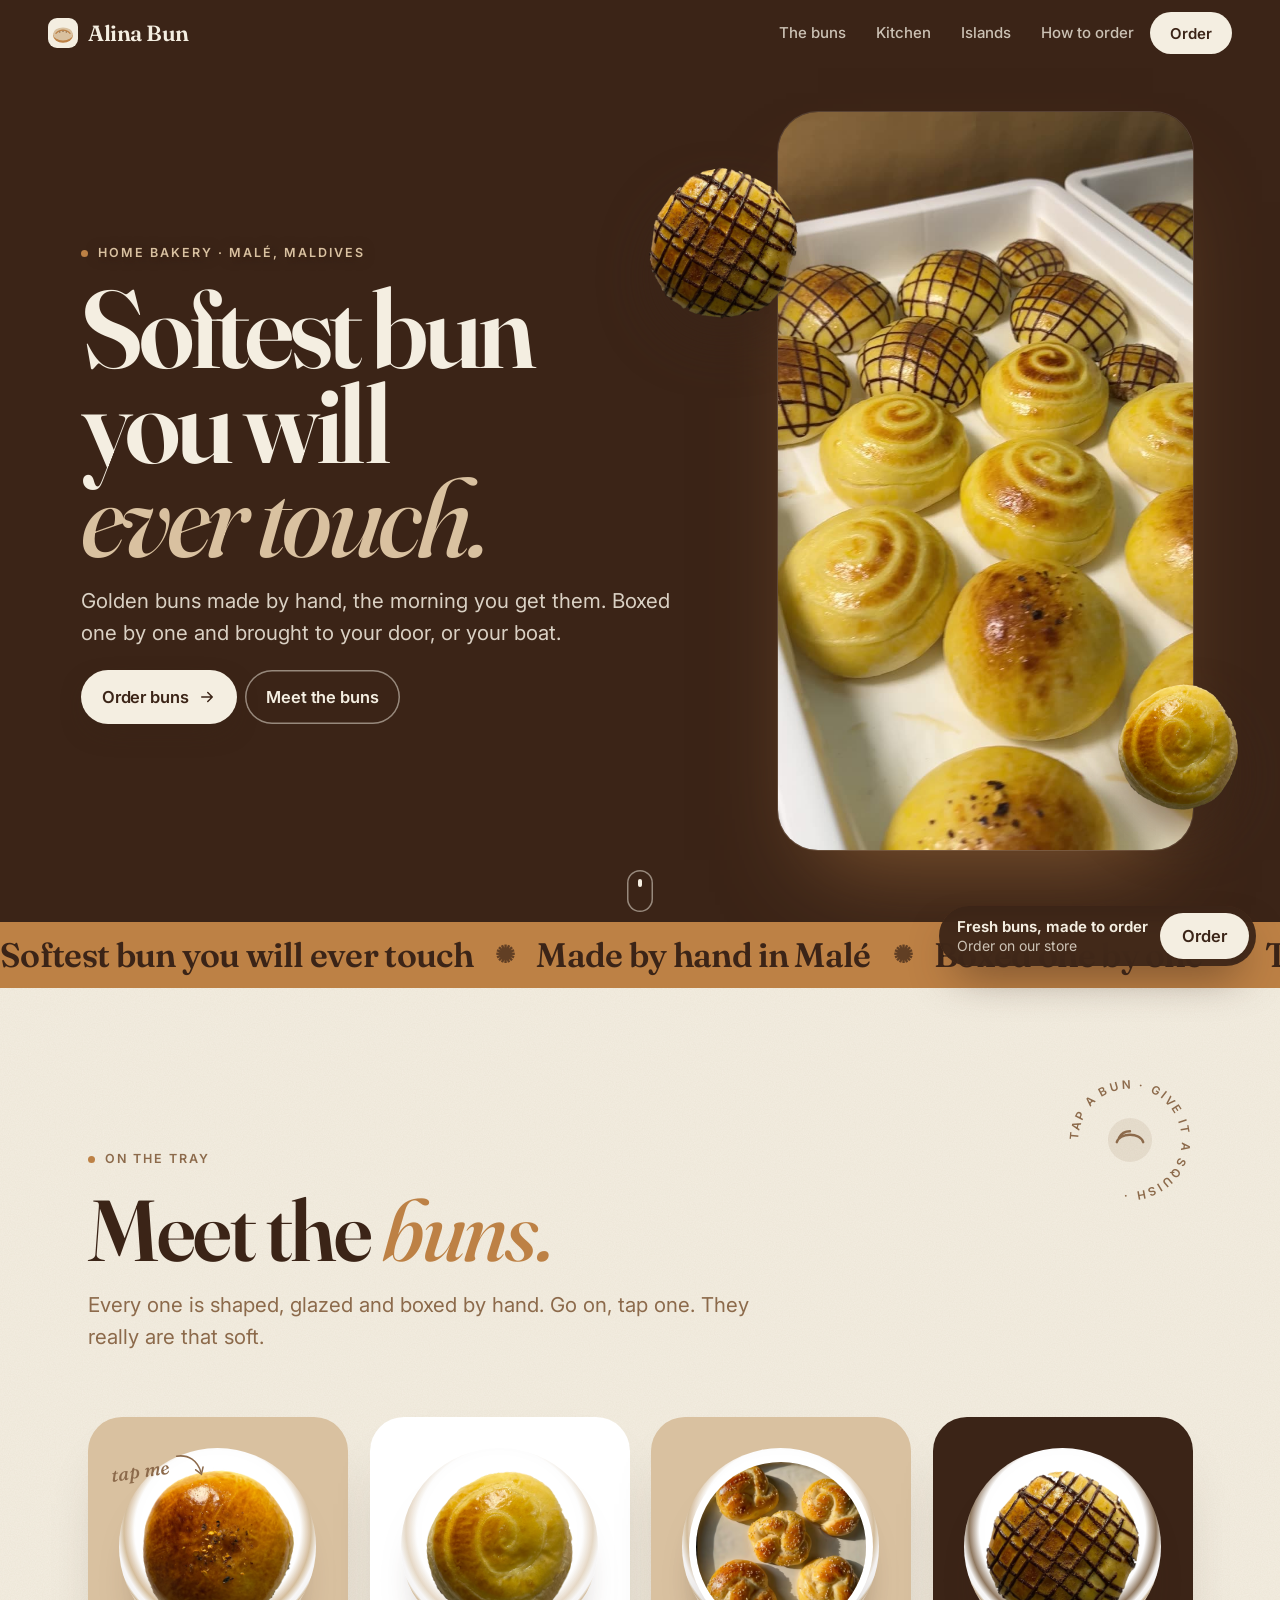
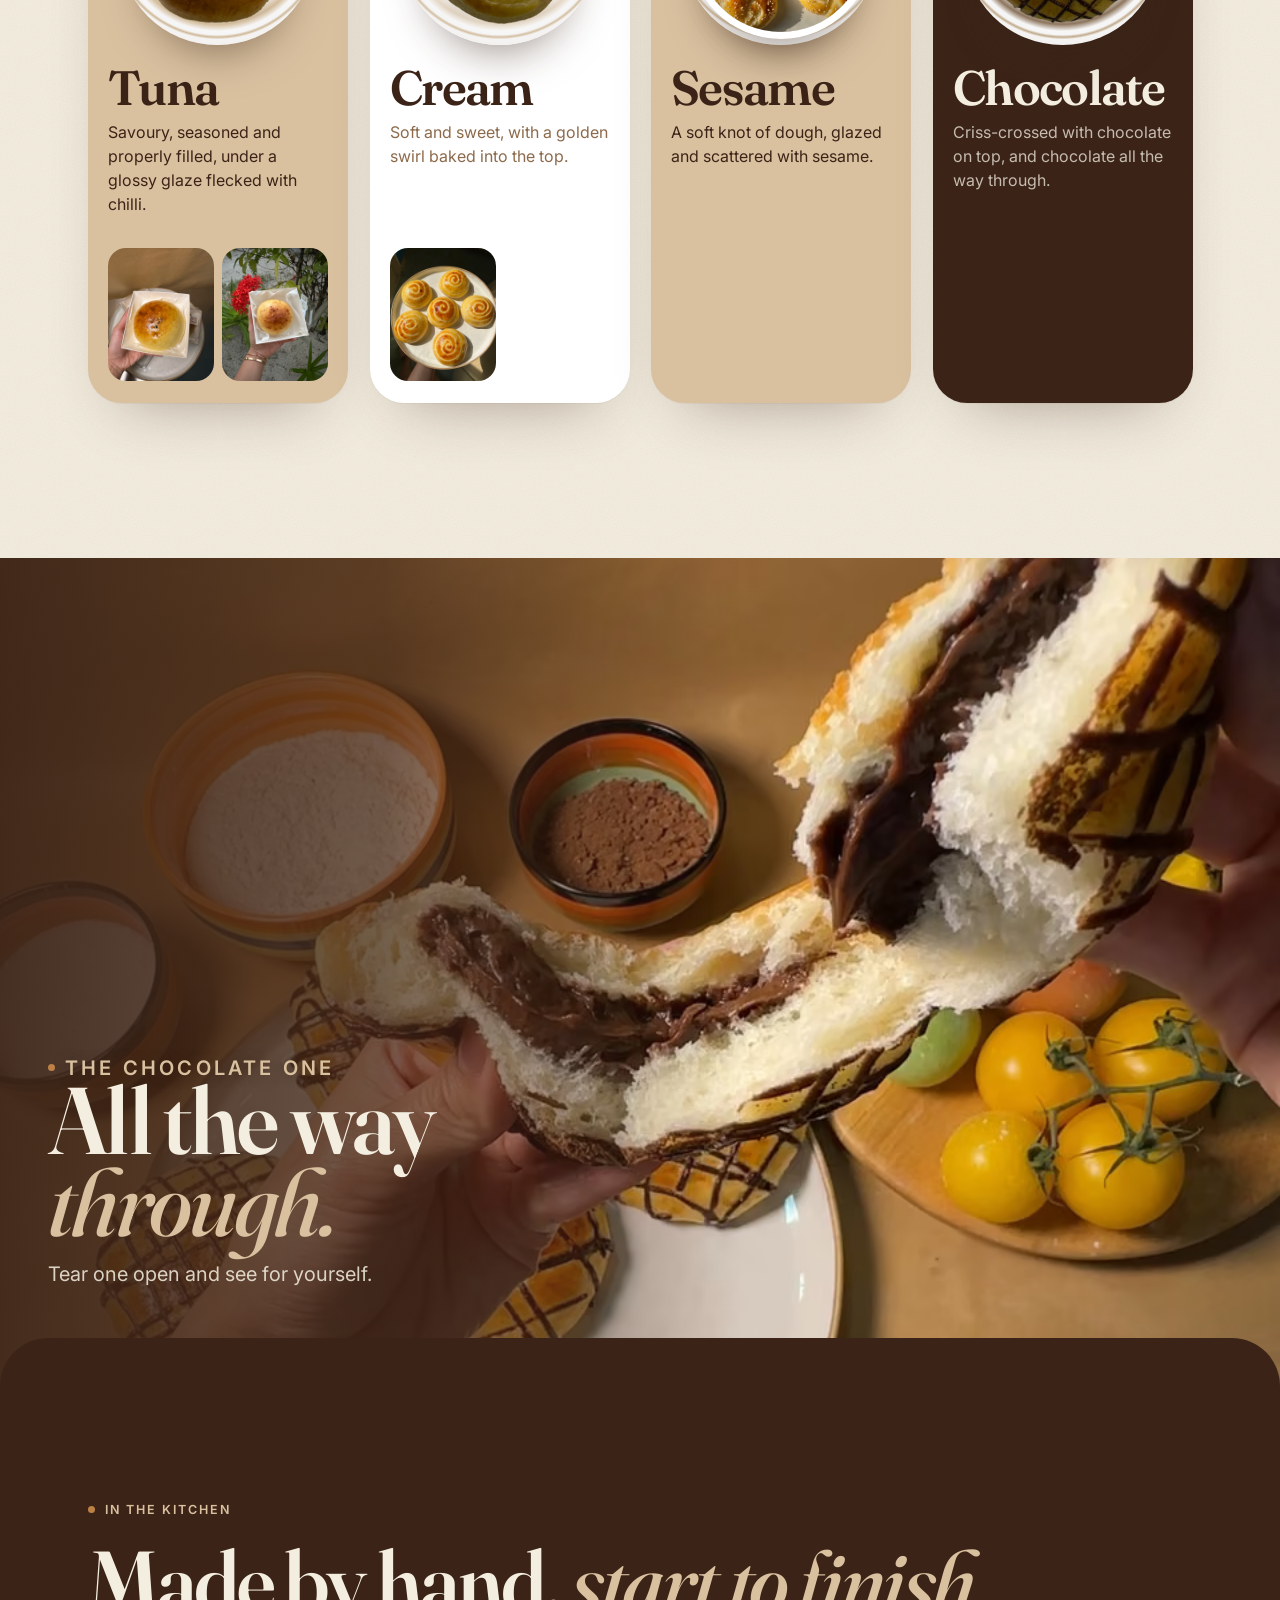
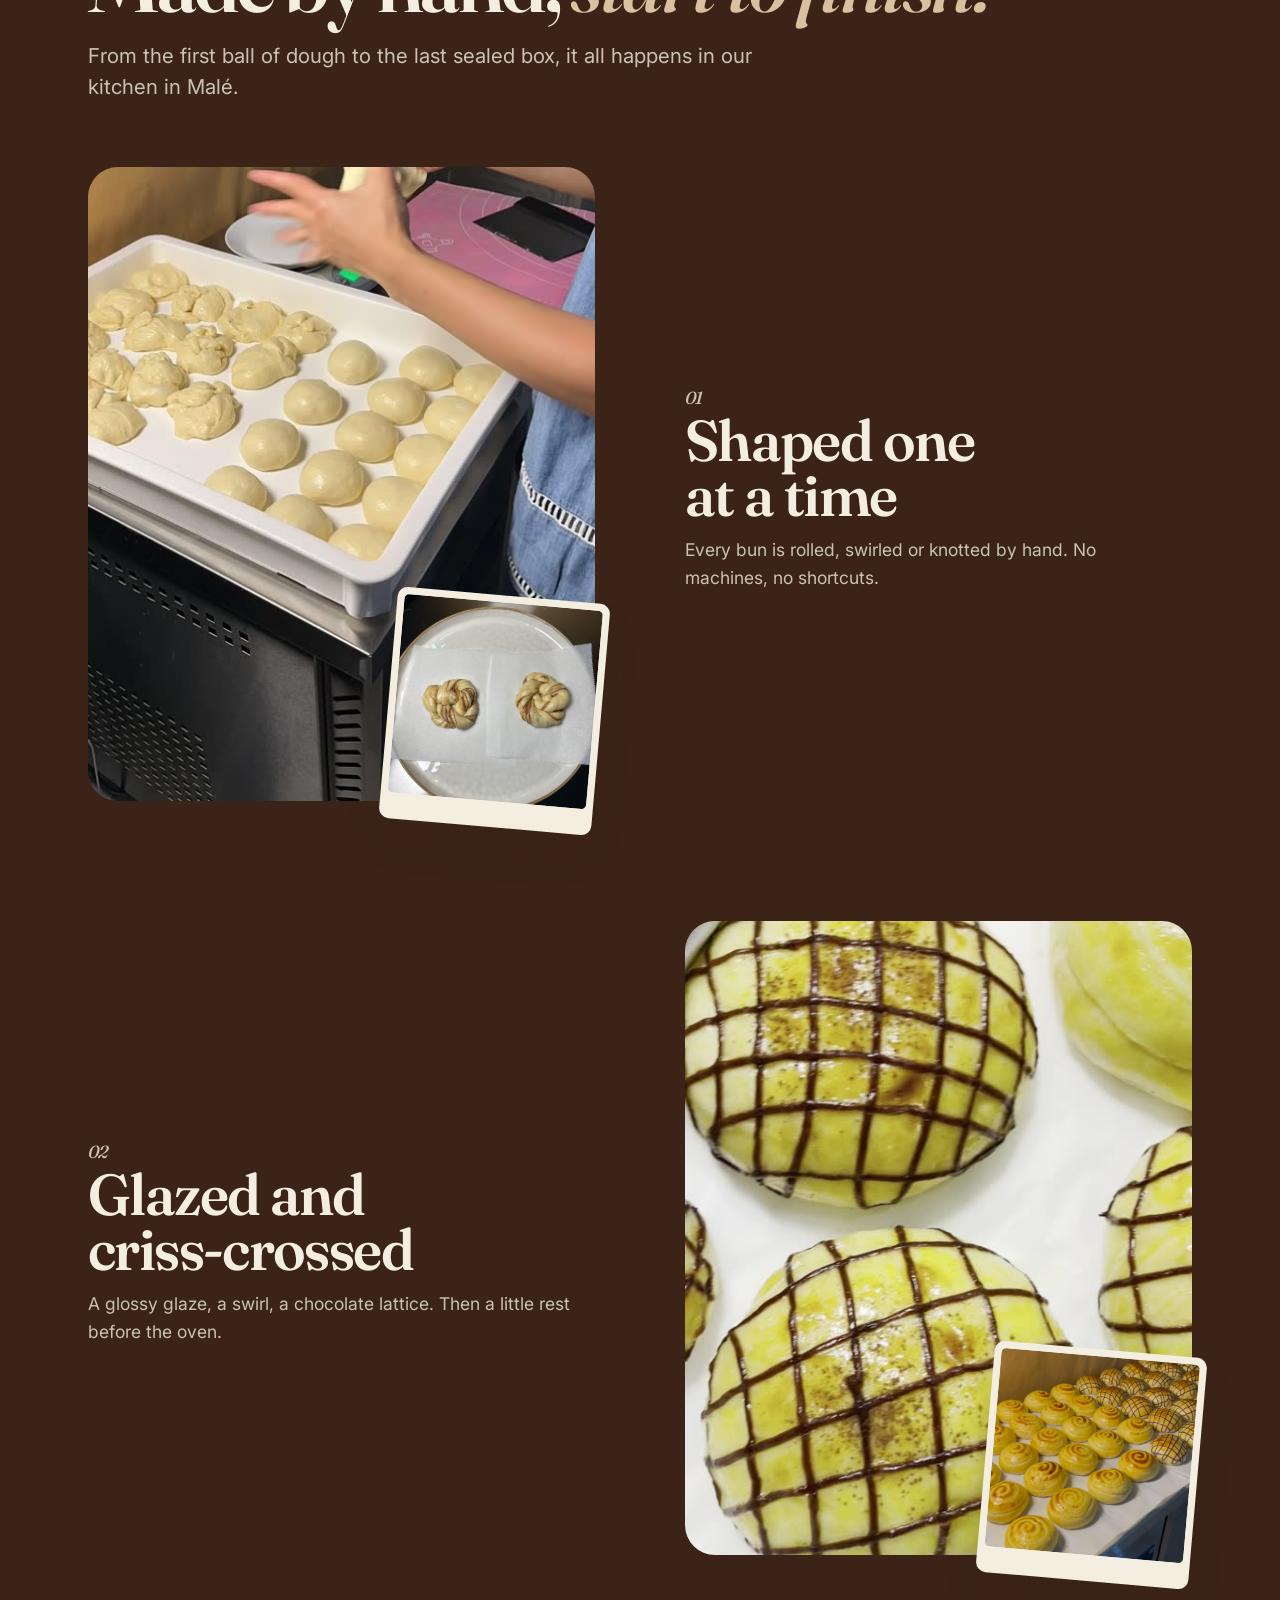
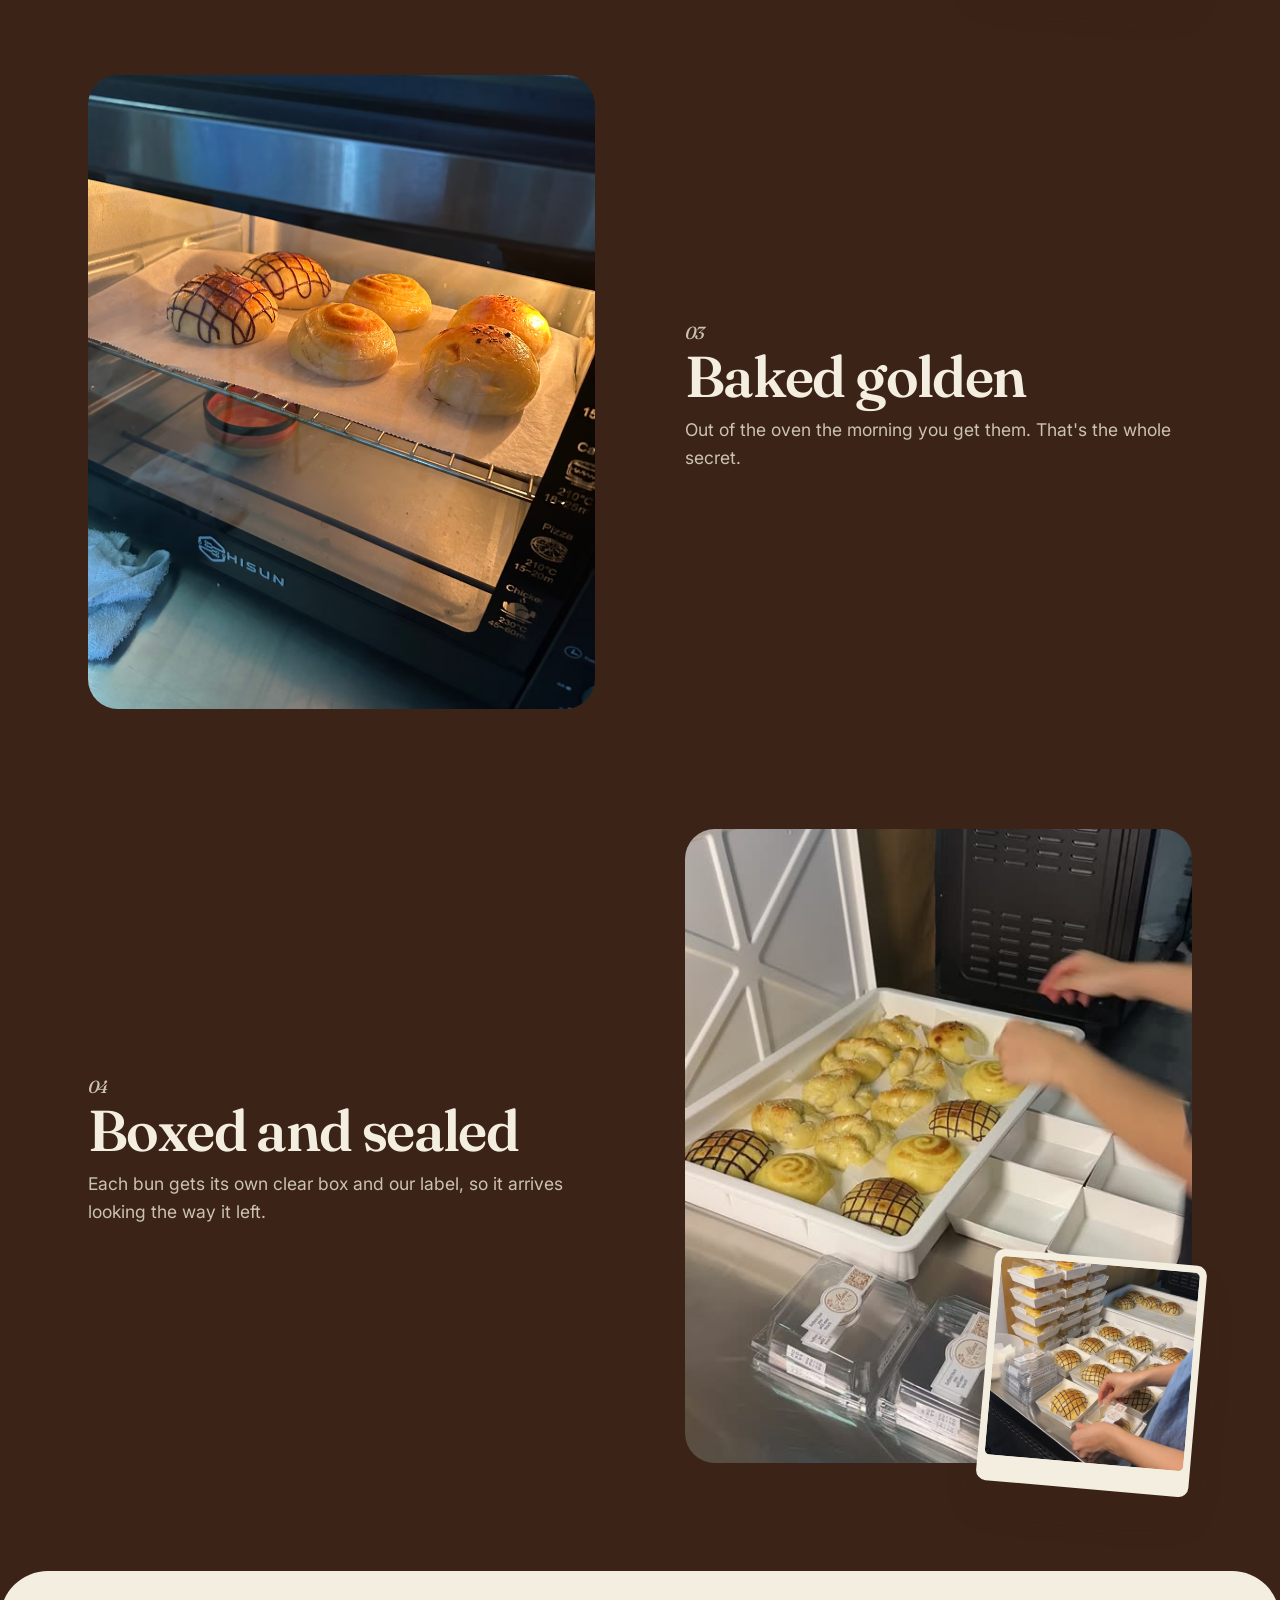
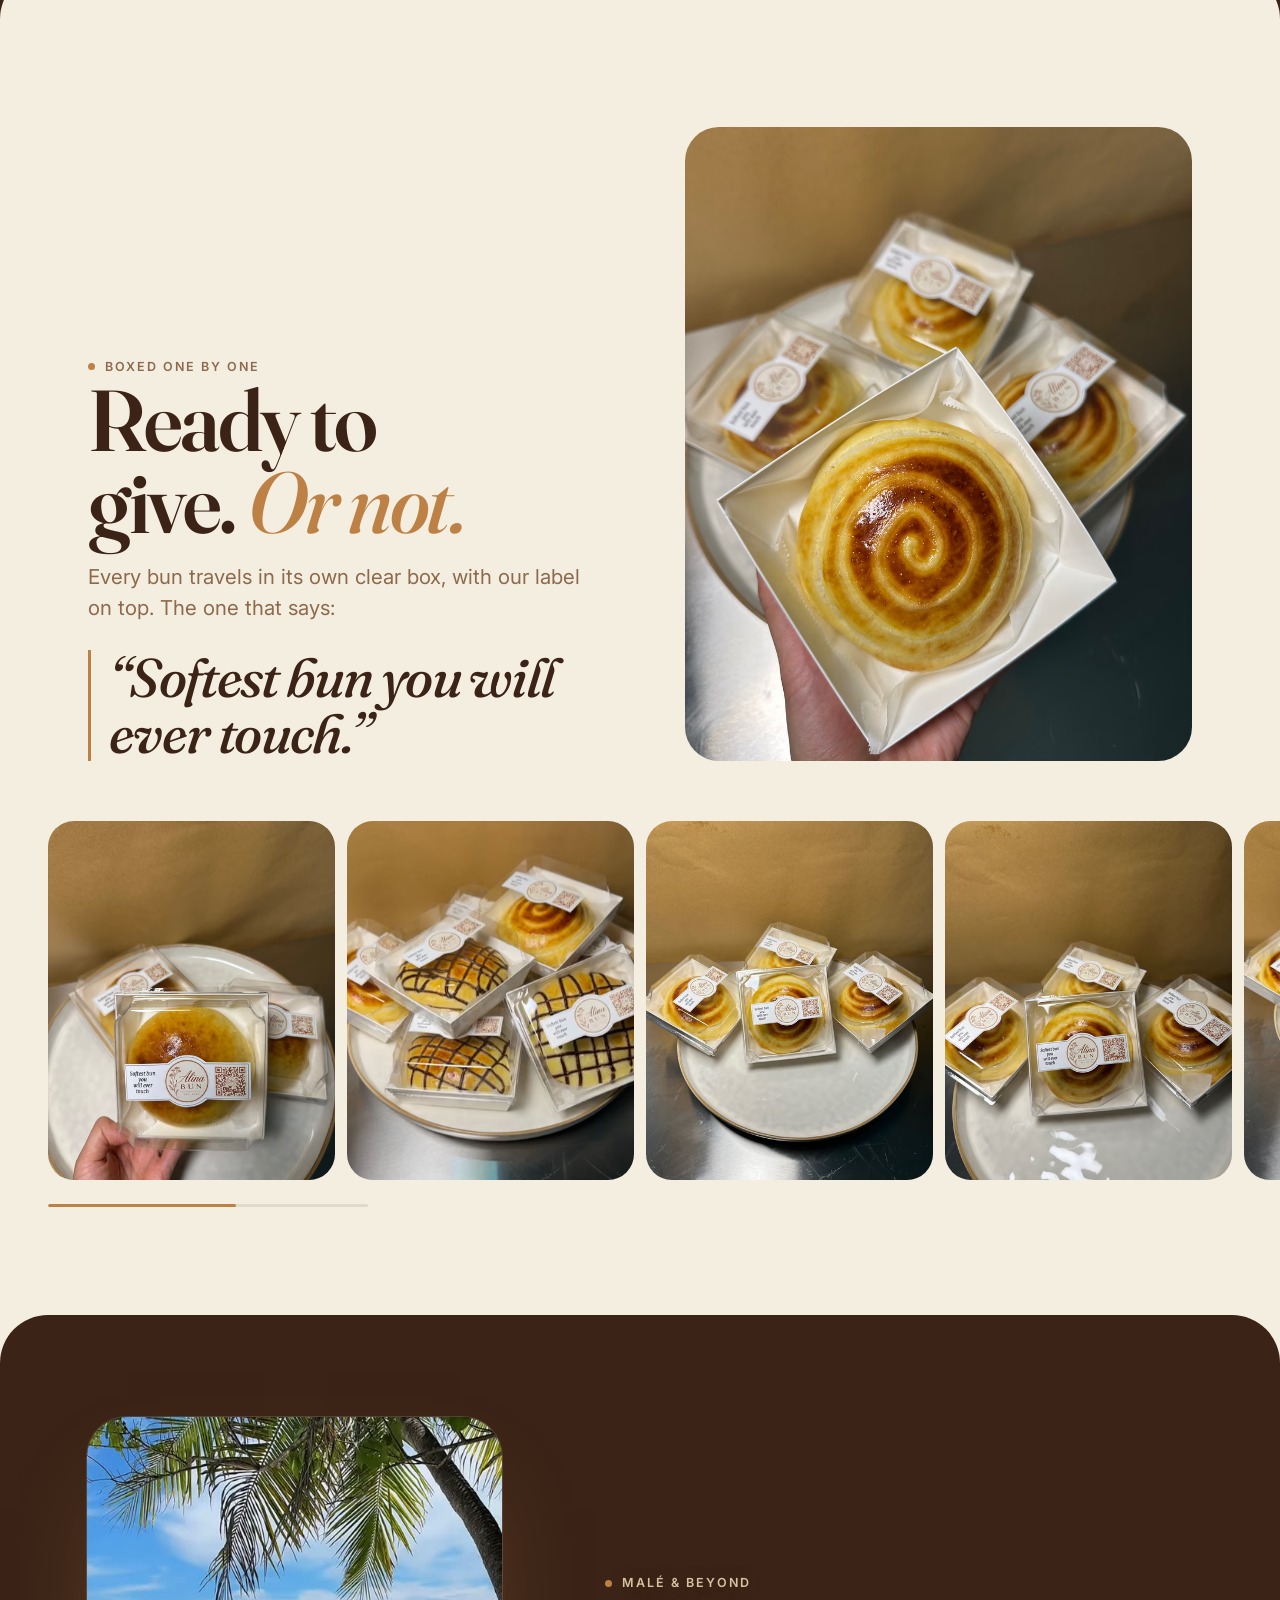
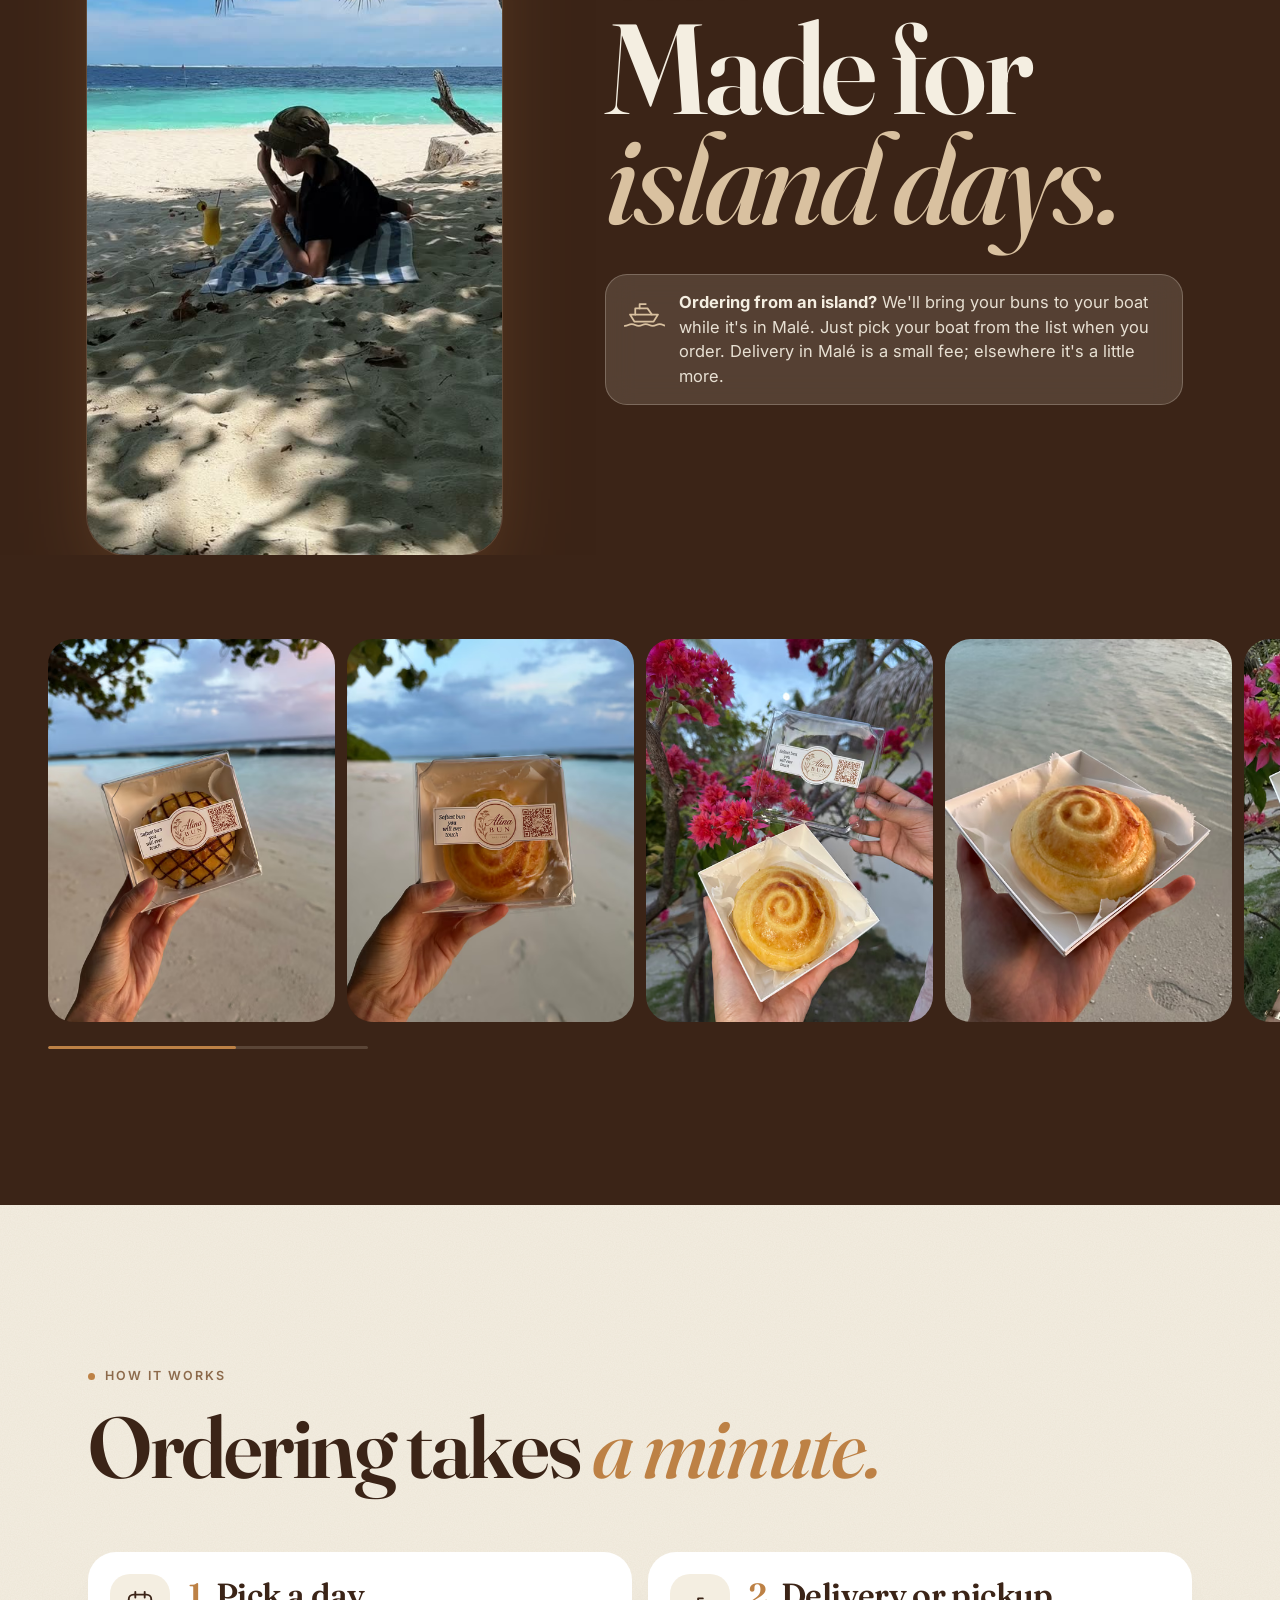
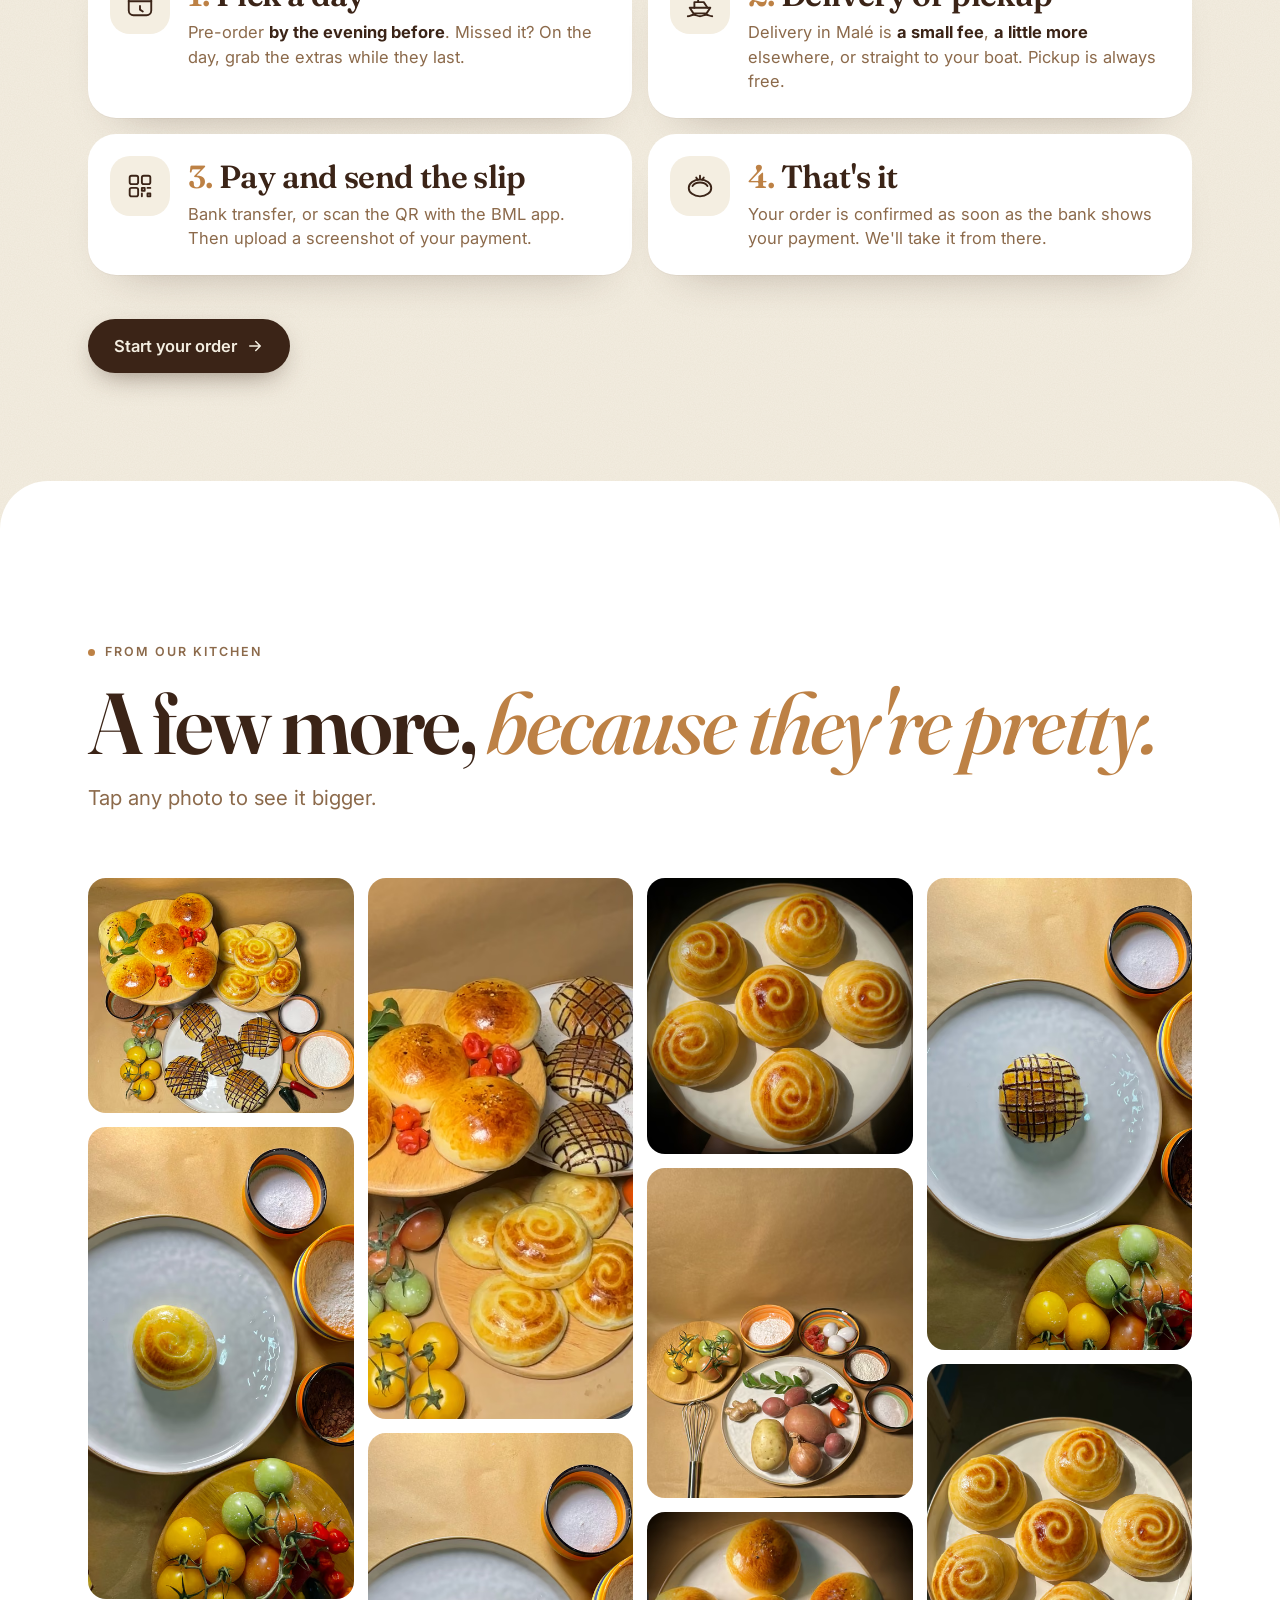
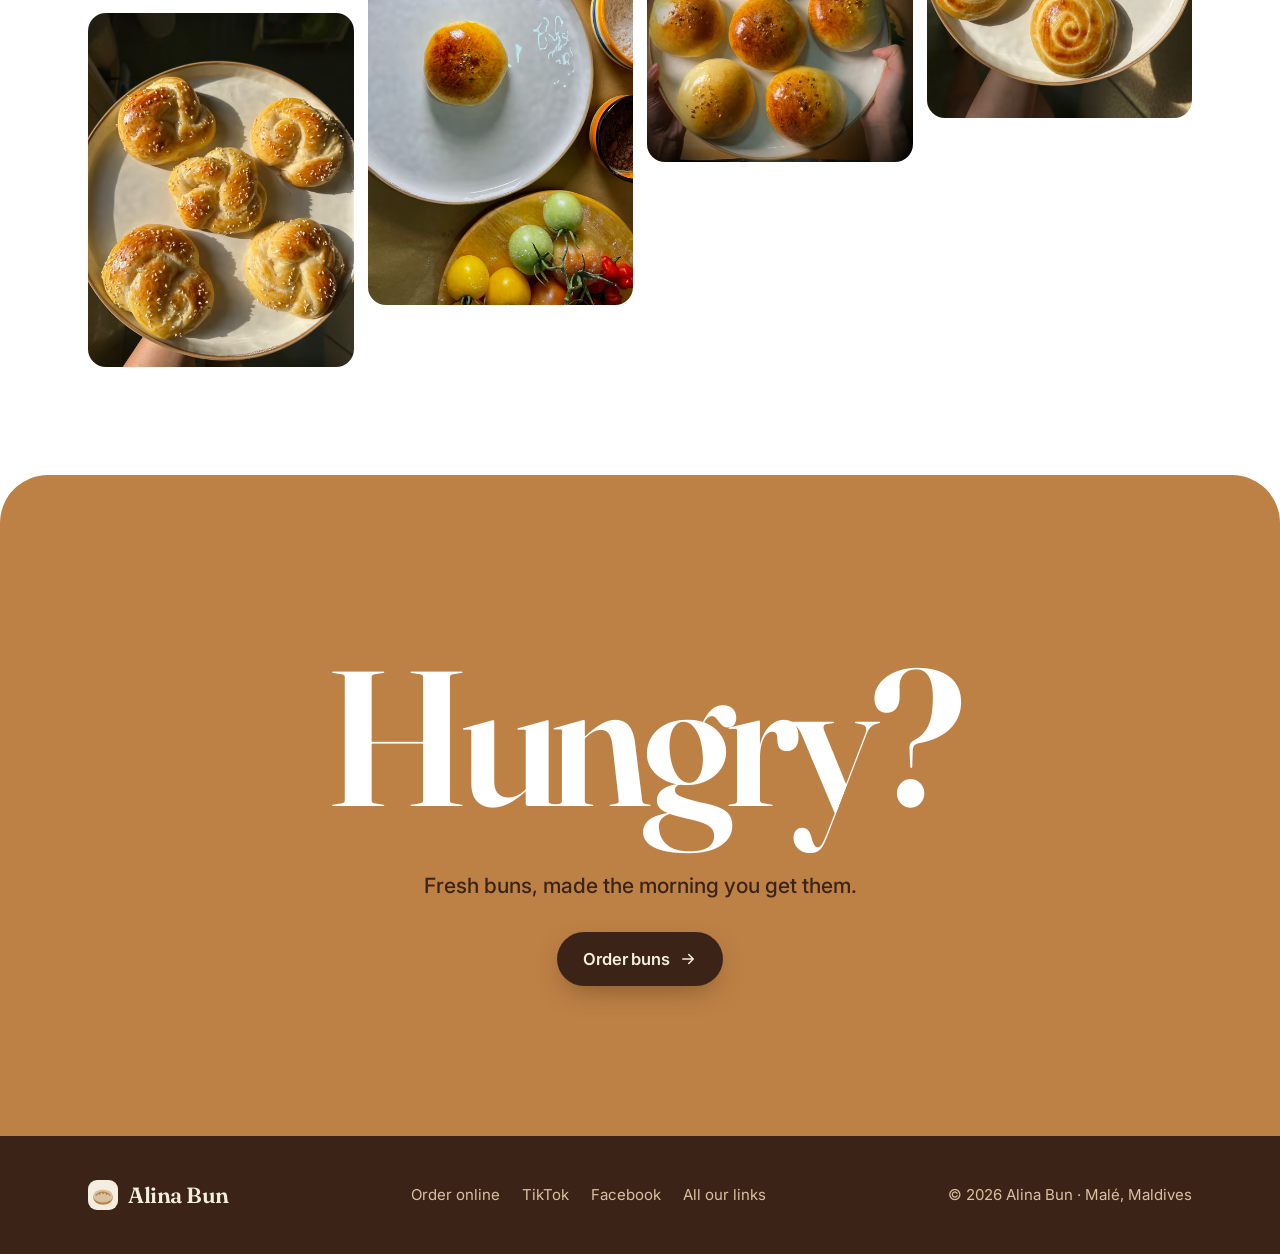
==== commit 36769924: "Delivery in Malé is no longer free: show both fees from the store Co-Authored-By: Claude Opus 5.5 <n" ====
--- a/index.html
+++ b/index.html
@@ -237,7 +237,7 @@
             <g class="hull"><path d="M8 28h32l-5 8H13z"/><path d="M14 28v-7h14l5 7"/><path d="M19 21v-5h7"/></g>
             <path class="wave" d="M2 41c4 0 4-2 8-2s4 2 8 2 4-2 8-2 4 2 8 2 4-2 8-2 4 2 8 2"/>
           </svg>
-          <p><b>Ordering from an island?</b> We'll bring your buns to your boat while it's in Malé. Just pick your boat from the list when you order. Delivery anywhere in Malé is free; elsewhere it's <span data-fee>a small fee</span>.</p>
+          <p><b>Ordering from an island?</b> We'll bring your buns to your boat while it's in Malé. Just pick your boat from the list when you order. Delivery in Malé is <span data-fee-male>a small fee</span>; elsewhere it's <span data-fee>a little more</span>.</p>
         </div>
       </div>
     </div>
@@ -262,7 +262,7 @@
         </li>
         <li class="order-step reveal" style="--d:1">
           <span class="icon" aria-hidden="true"><svg viewBox="0 0 32 32" fill="none" stroke="currentColor" stroke-width="2" stroke-linecap="round" stroke-linejoin="round"><path d="M5 20h22l-4 6H9z"/><path d="M10 20v-6h10l4 6"/><path d="M14 14v-4h5"/><path d="M3 29c3 0 3-1.5 6.5-1.5S12.5 29 16 29s3-1.5 6.5-1.5S25.5 29 29 29"/></svg></span>
-          <div><h3>Delivery or pickup</h3><p>Free delivery anywhere in Malé, <b data-fee>a small fee</b> elsewhere, or straight to your boat. Pickup is always free.</p></div>
+          <div><h3>Delivery or pickup</h3><p>Delivery in Malé is <b data-fee-male>a small fee</b>, <b data-fee>a little more</b> elsewhere, or straight to your boat. Pickup is always free.</p></div>
         </li>
         <li class="order-step reveal">
           <span class="icon" aria-hidden="true"><svg viewBox="0 0 32 32" fill="none" stroke="currentColor" stroke-width="2" stroke-linecap="round" stroke-linejoin="round"><rect x="5" y="5" width="9" height="9" rx="2"/><rect x="18" y="5" width="9" height="9" rx="2"/><rect x="5" y="18" width="9" height="9" rx="2"/><path d="M18 18h3v3h-3zM24 24h3v3h-3zM24 18h3M18 24v3"/></svg></span>
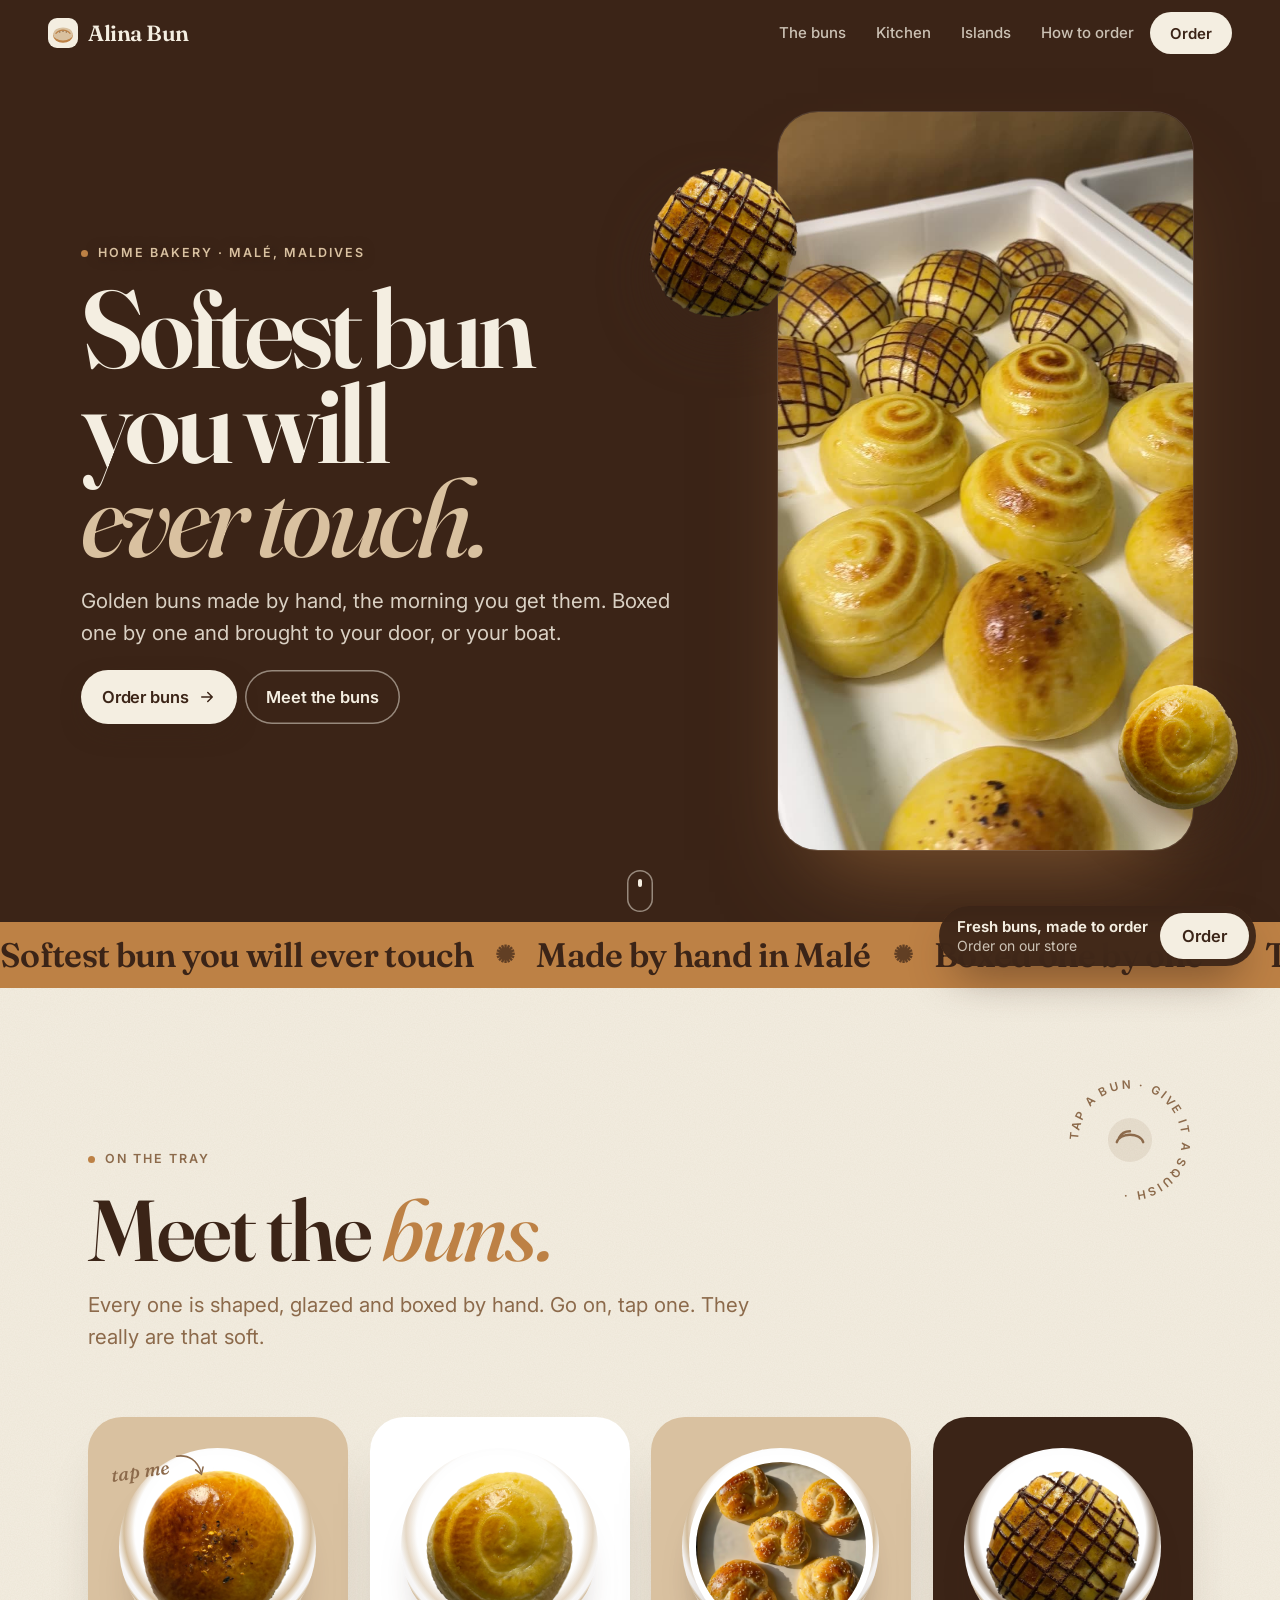
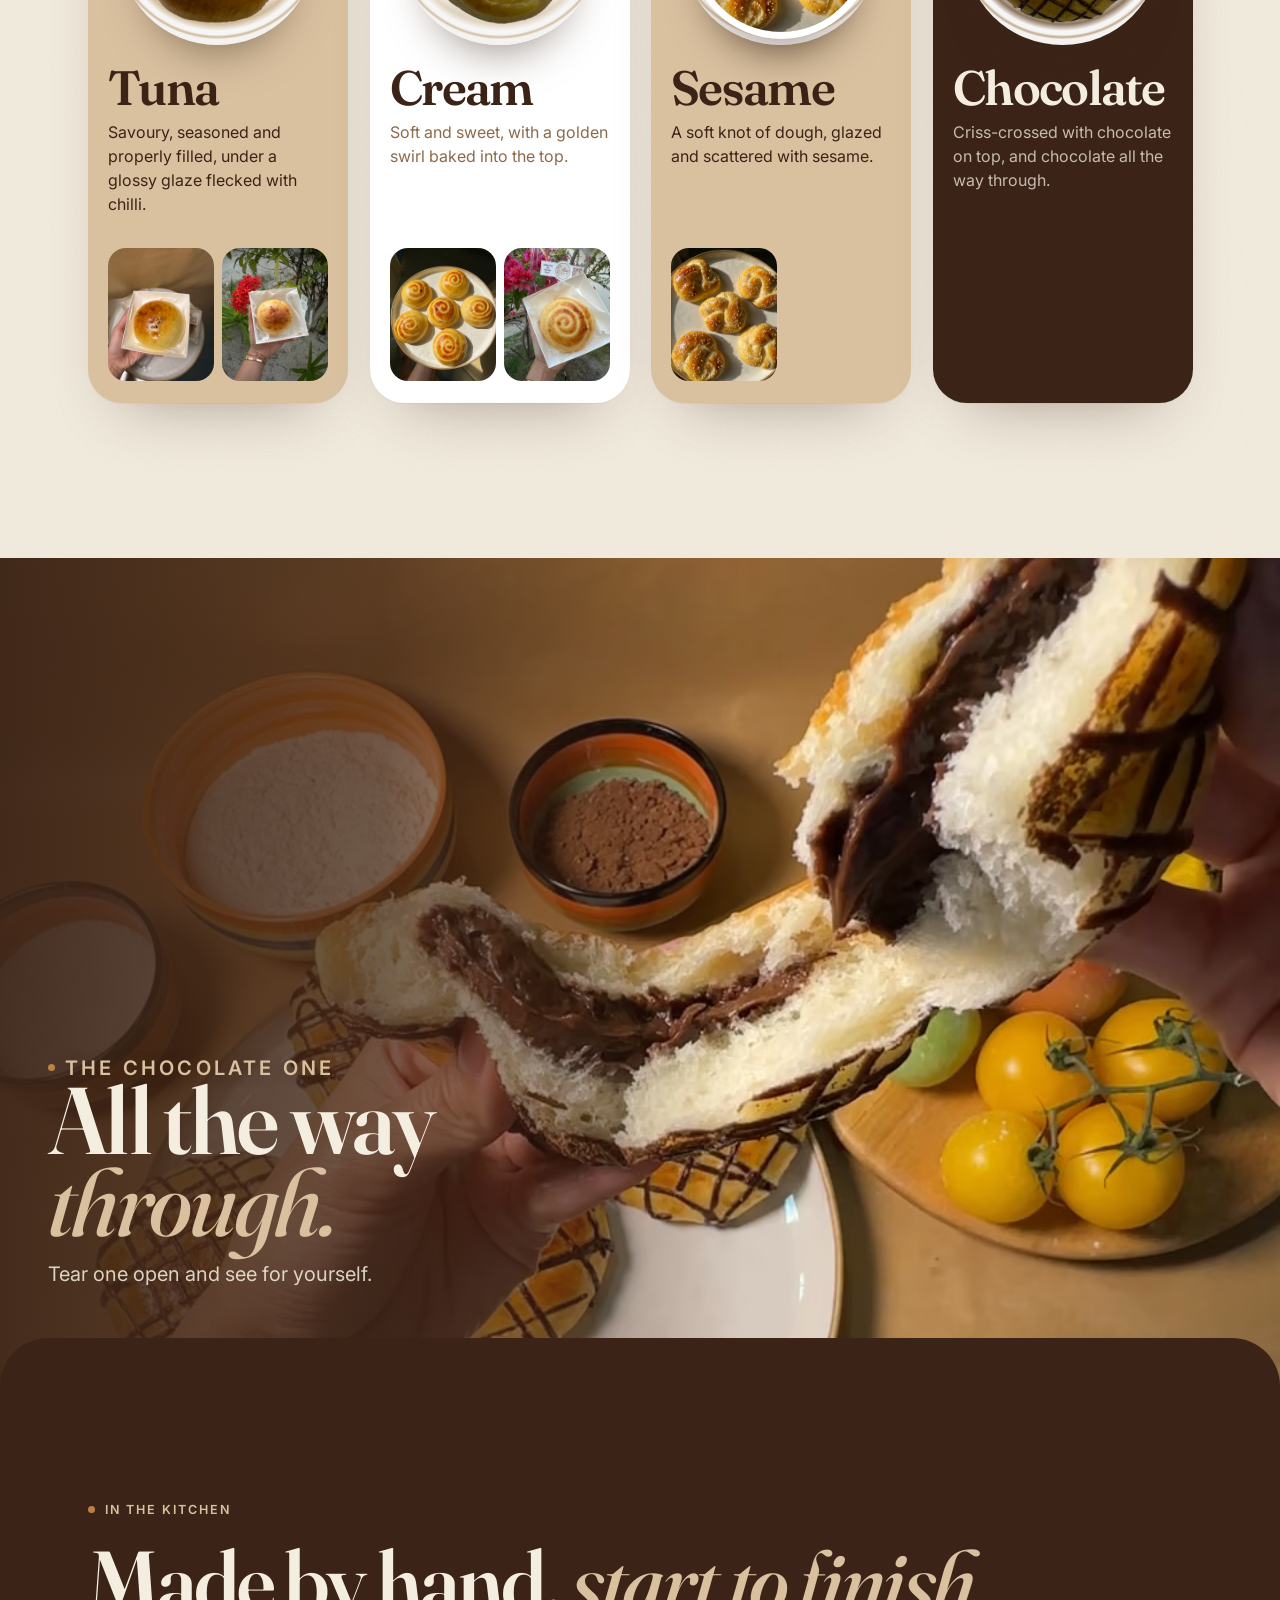
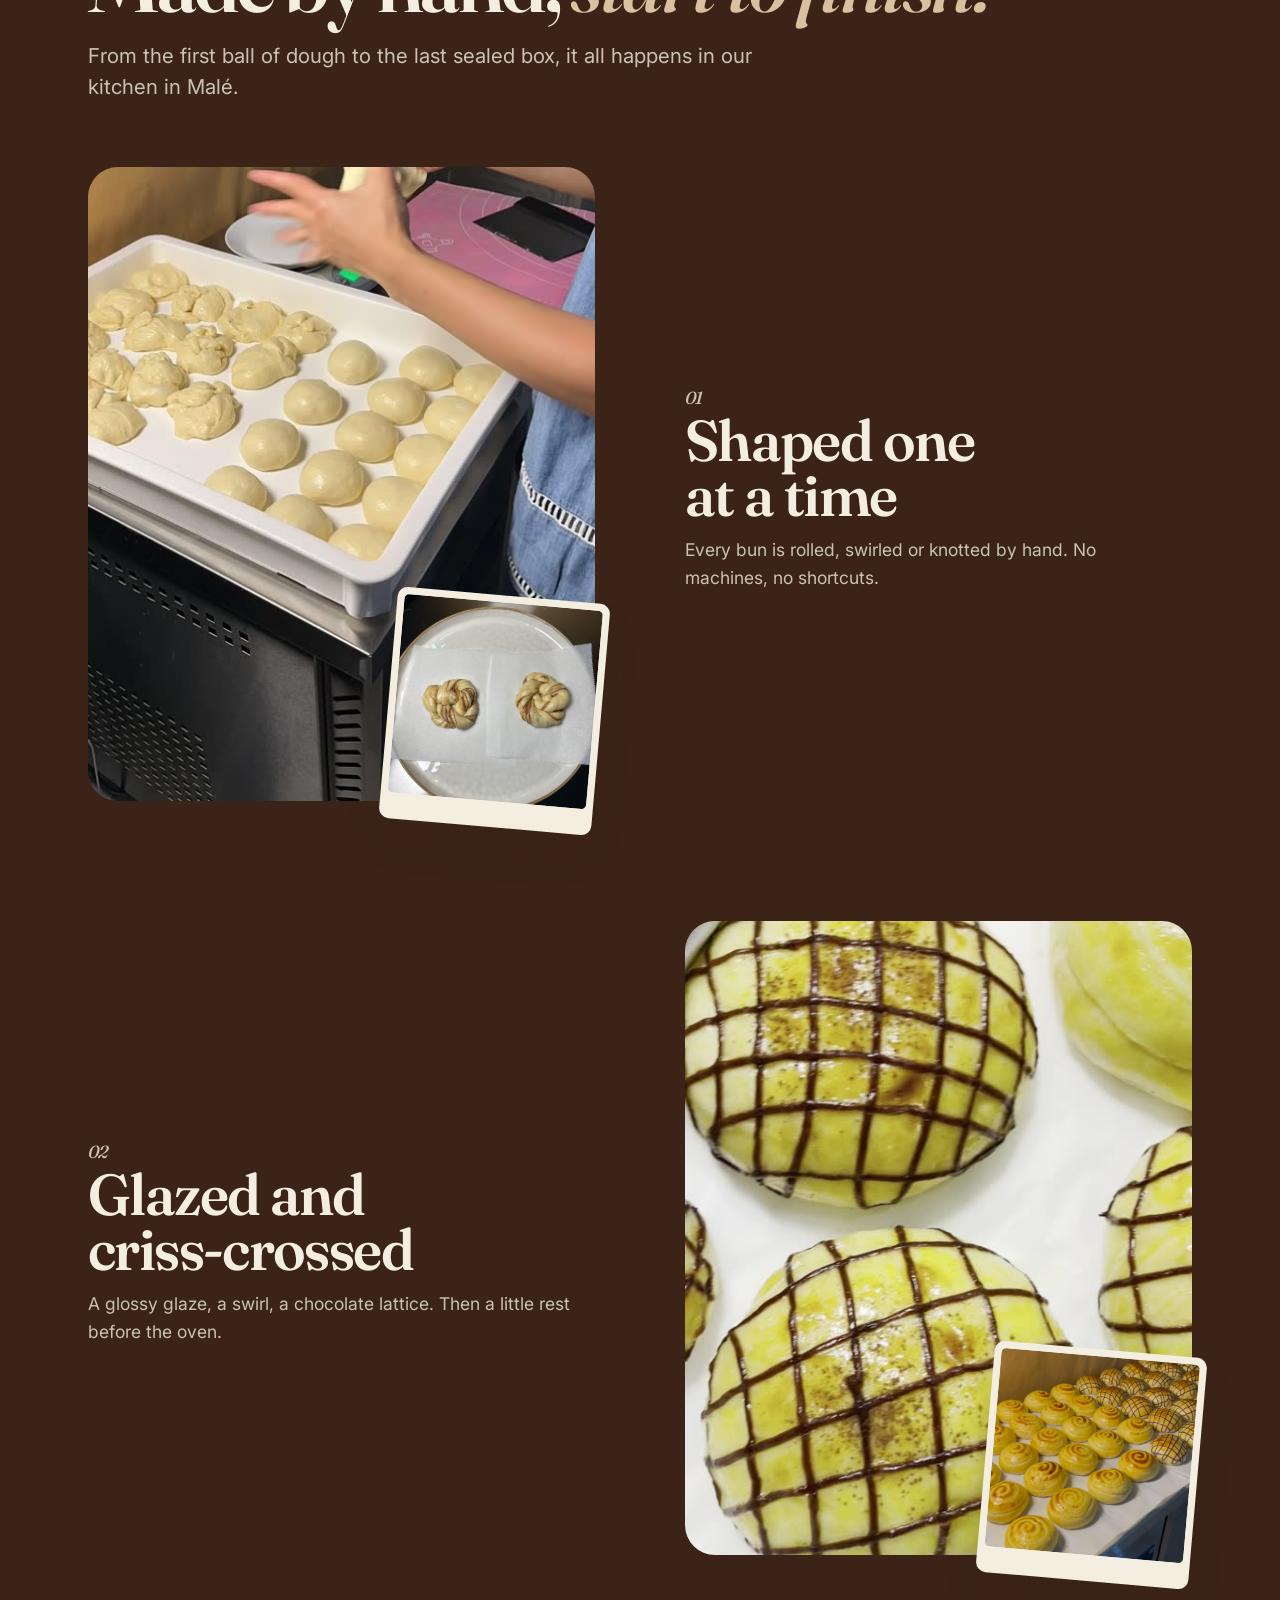
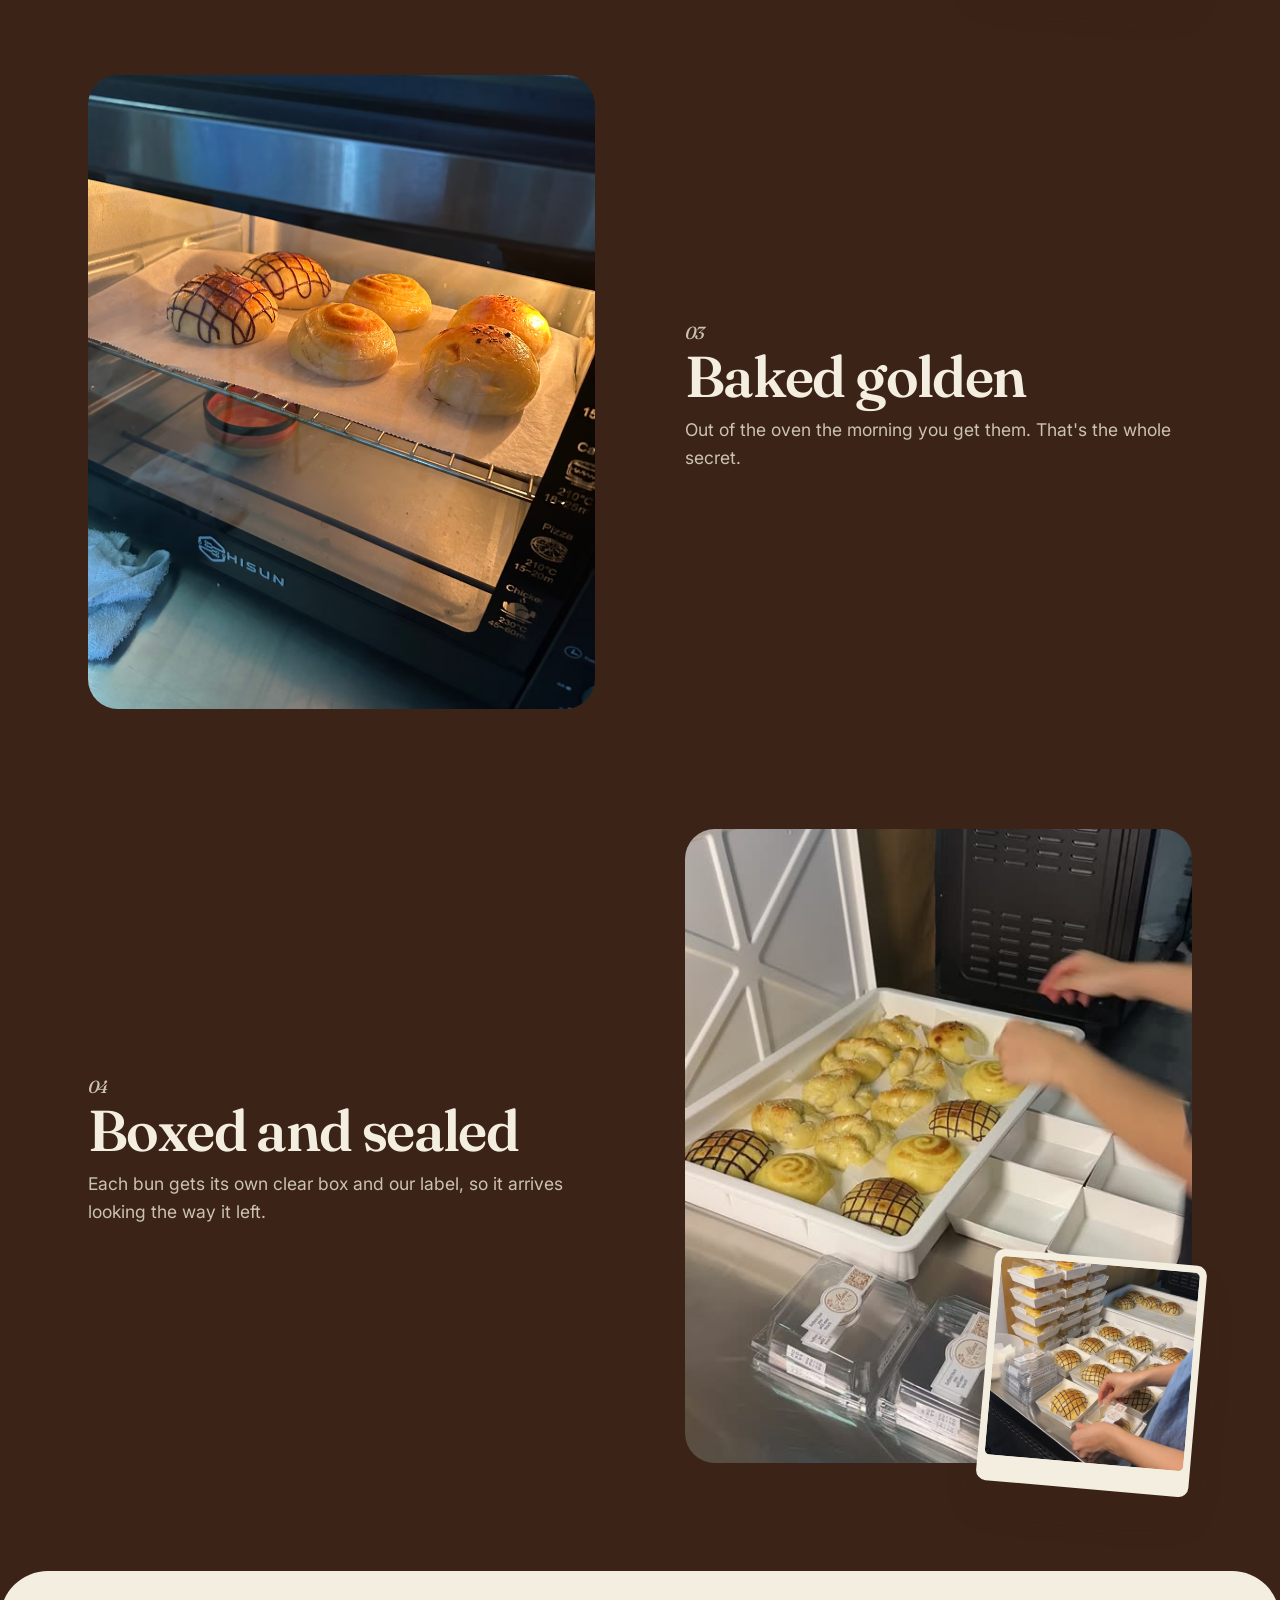
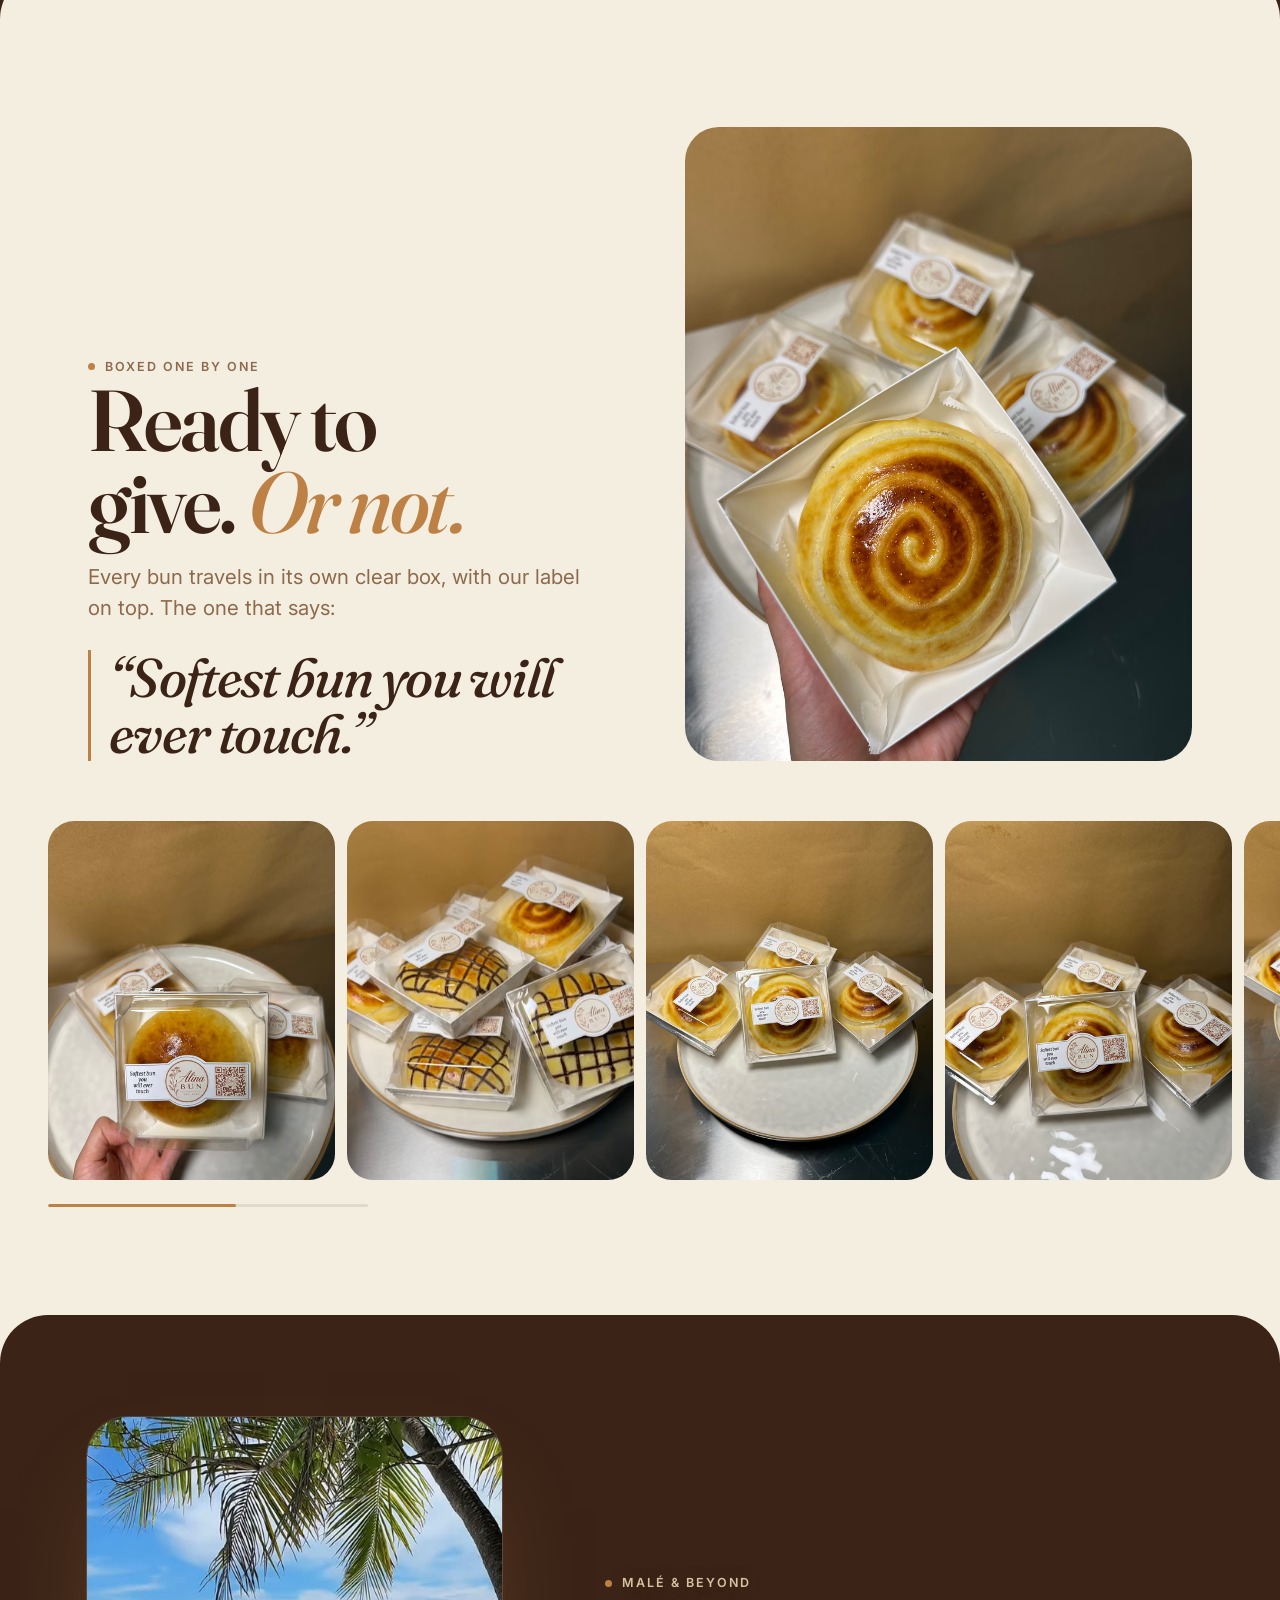
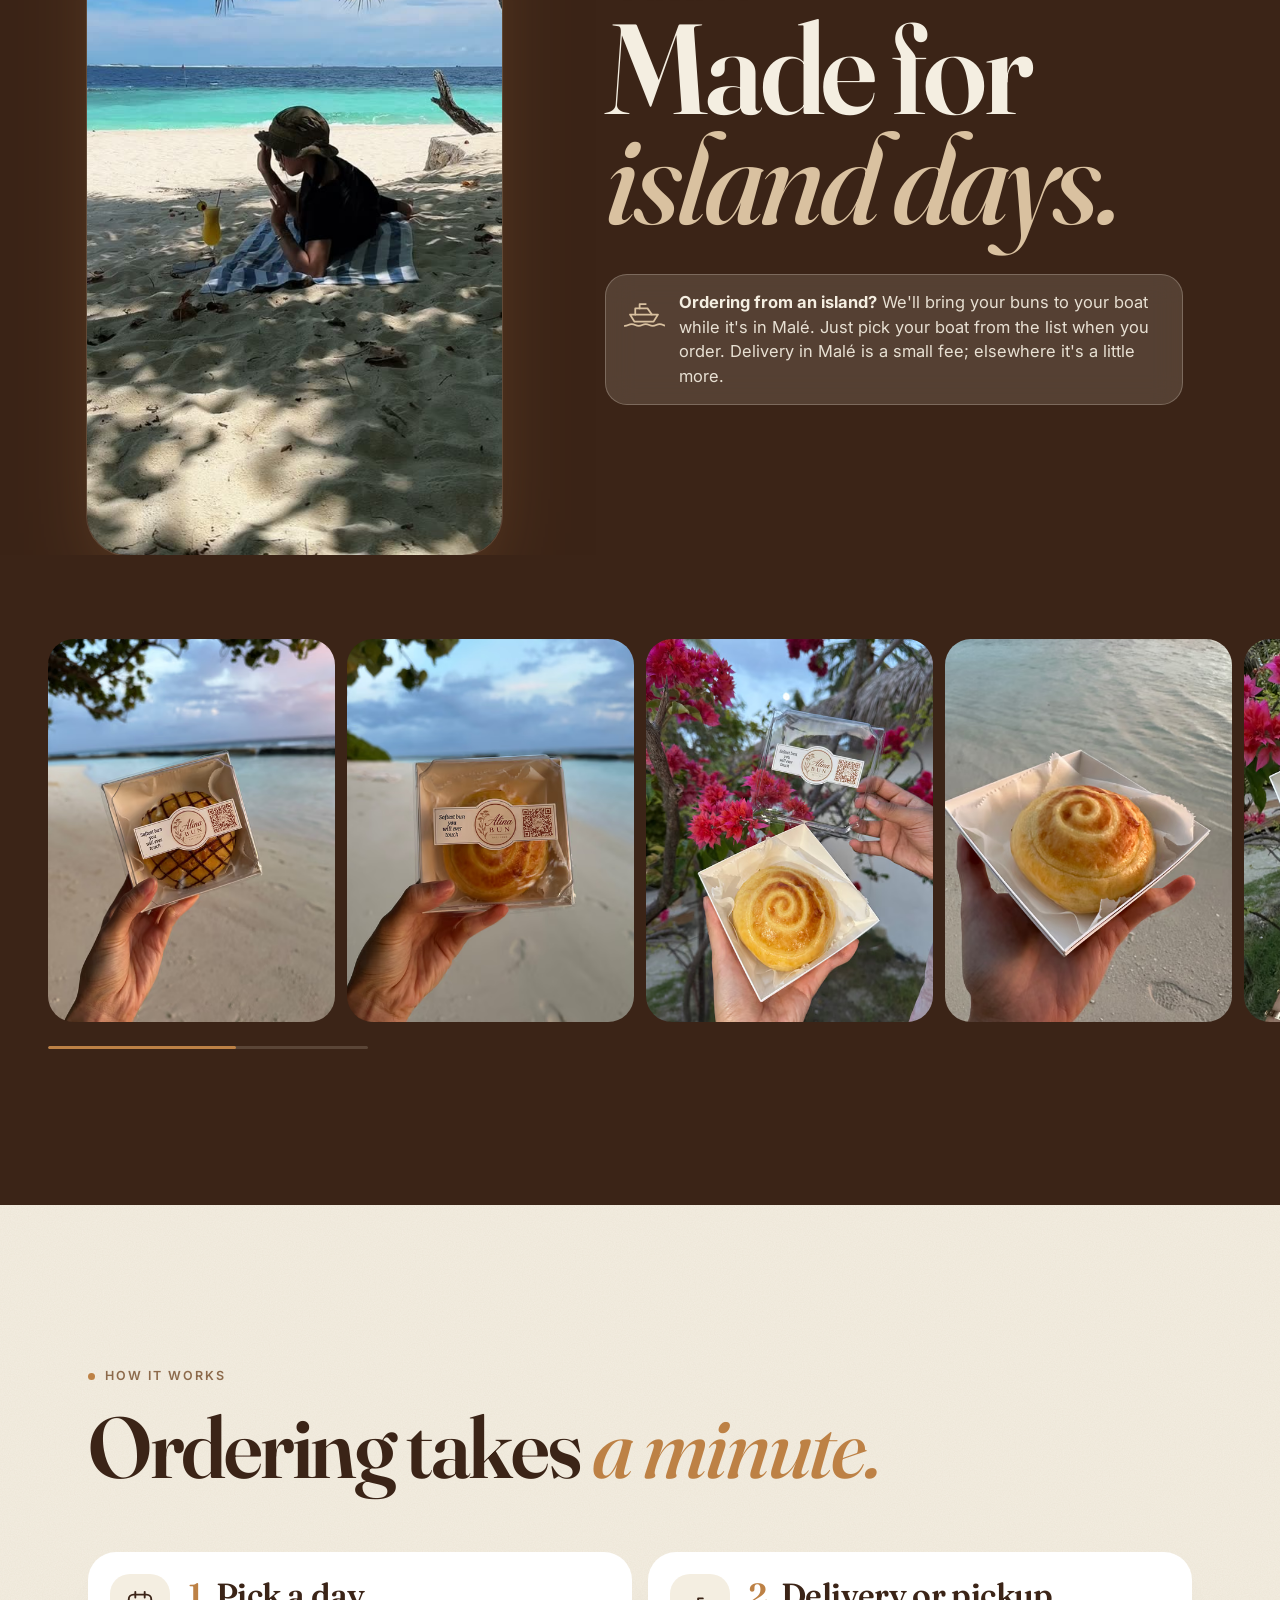
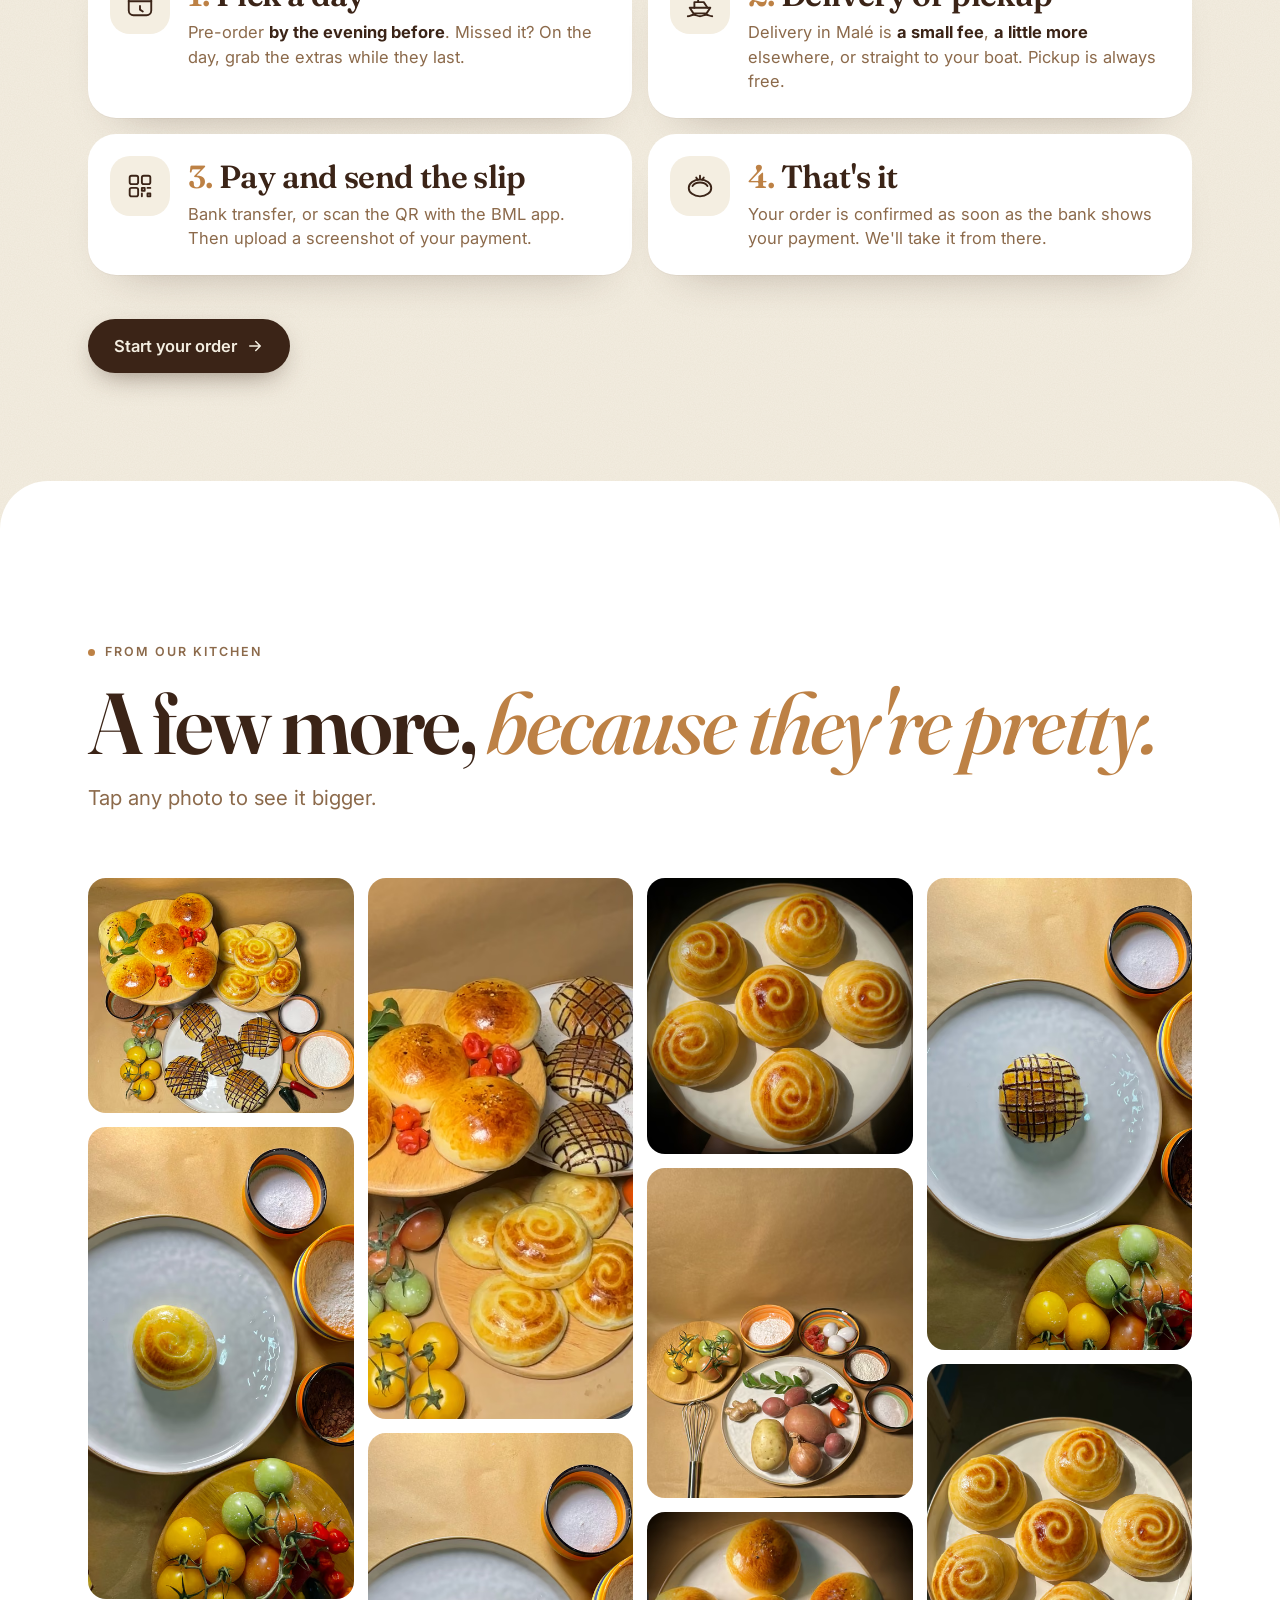
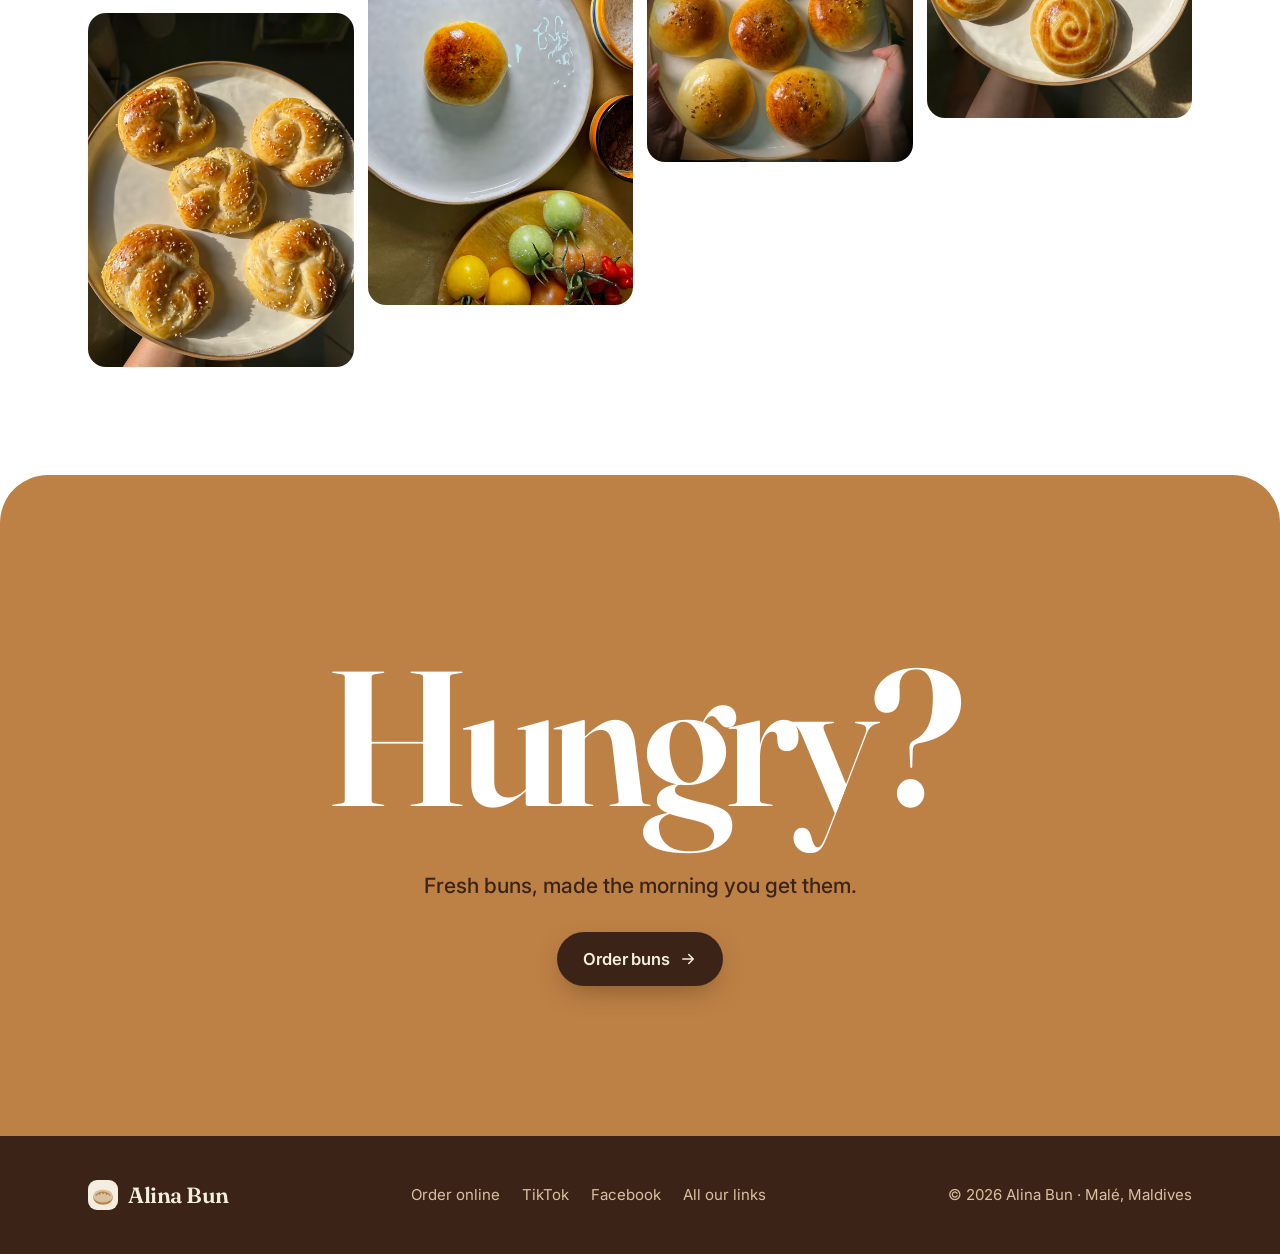
==== commit e85d4802: "Add Cloudflare Web Analytics Co-Authored-By: Claude Opus 5.5 <noreply@anthropic.com>" ====
--- a/index.html
+++ b/index.html
@@ -331,5 +331,6 @@
 </dialog>
 
 <script src="assets/site.js" defer></script>
+<!-- Cloudflare Web Analytics --><script type='module' src='https://static.cloudflareinsights.com/beacon.min.js' data-cf-beacon='{"token": "636e1abc38324d4ba79f8f2601f1e036"}'></script><!-- End Cloudflare Web Analytics -->
 </body>
 </html>
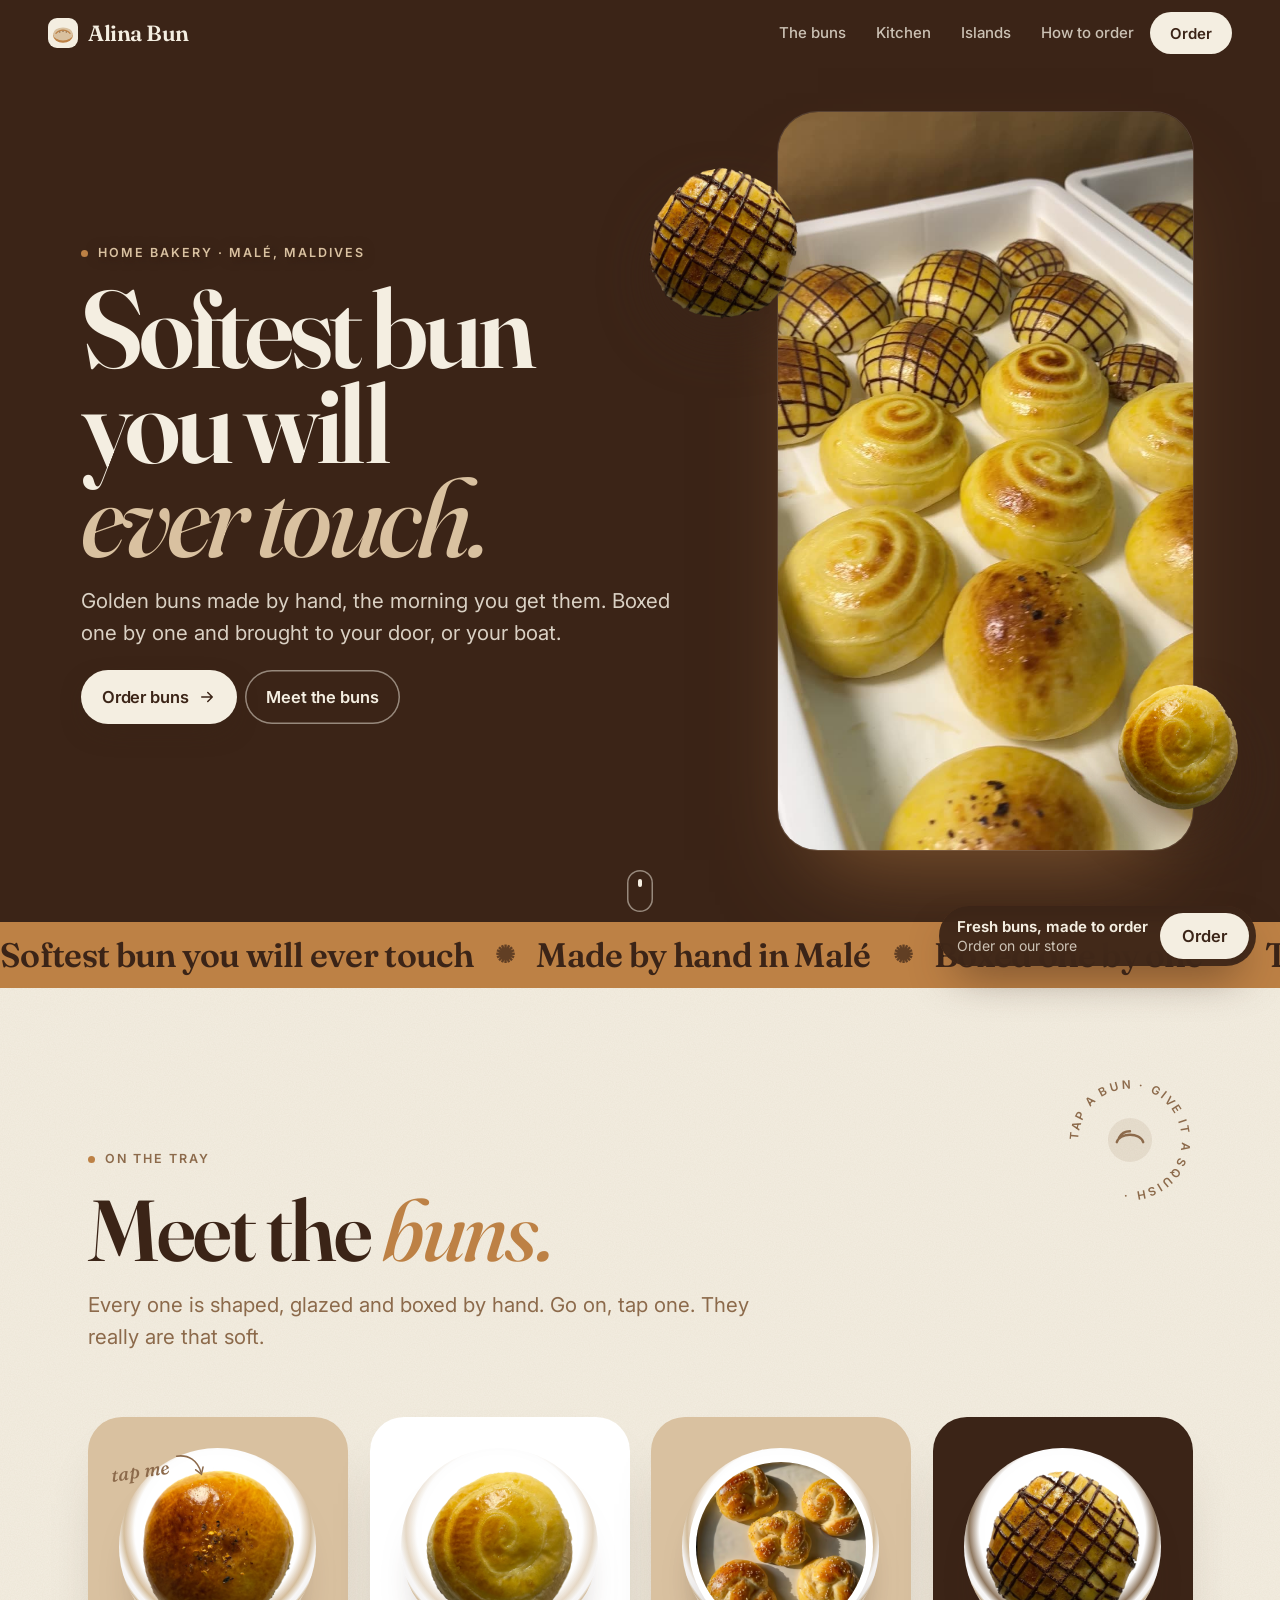
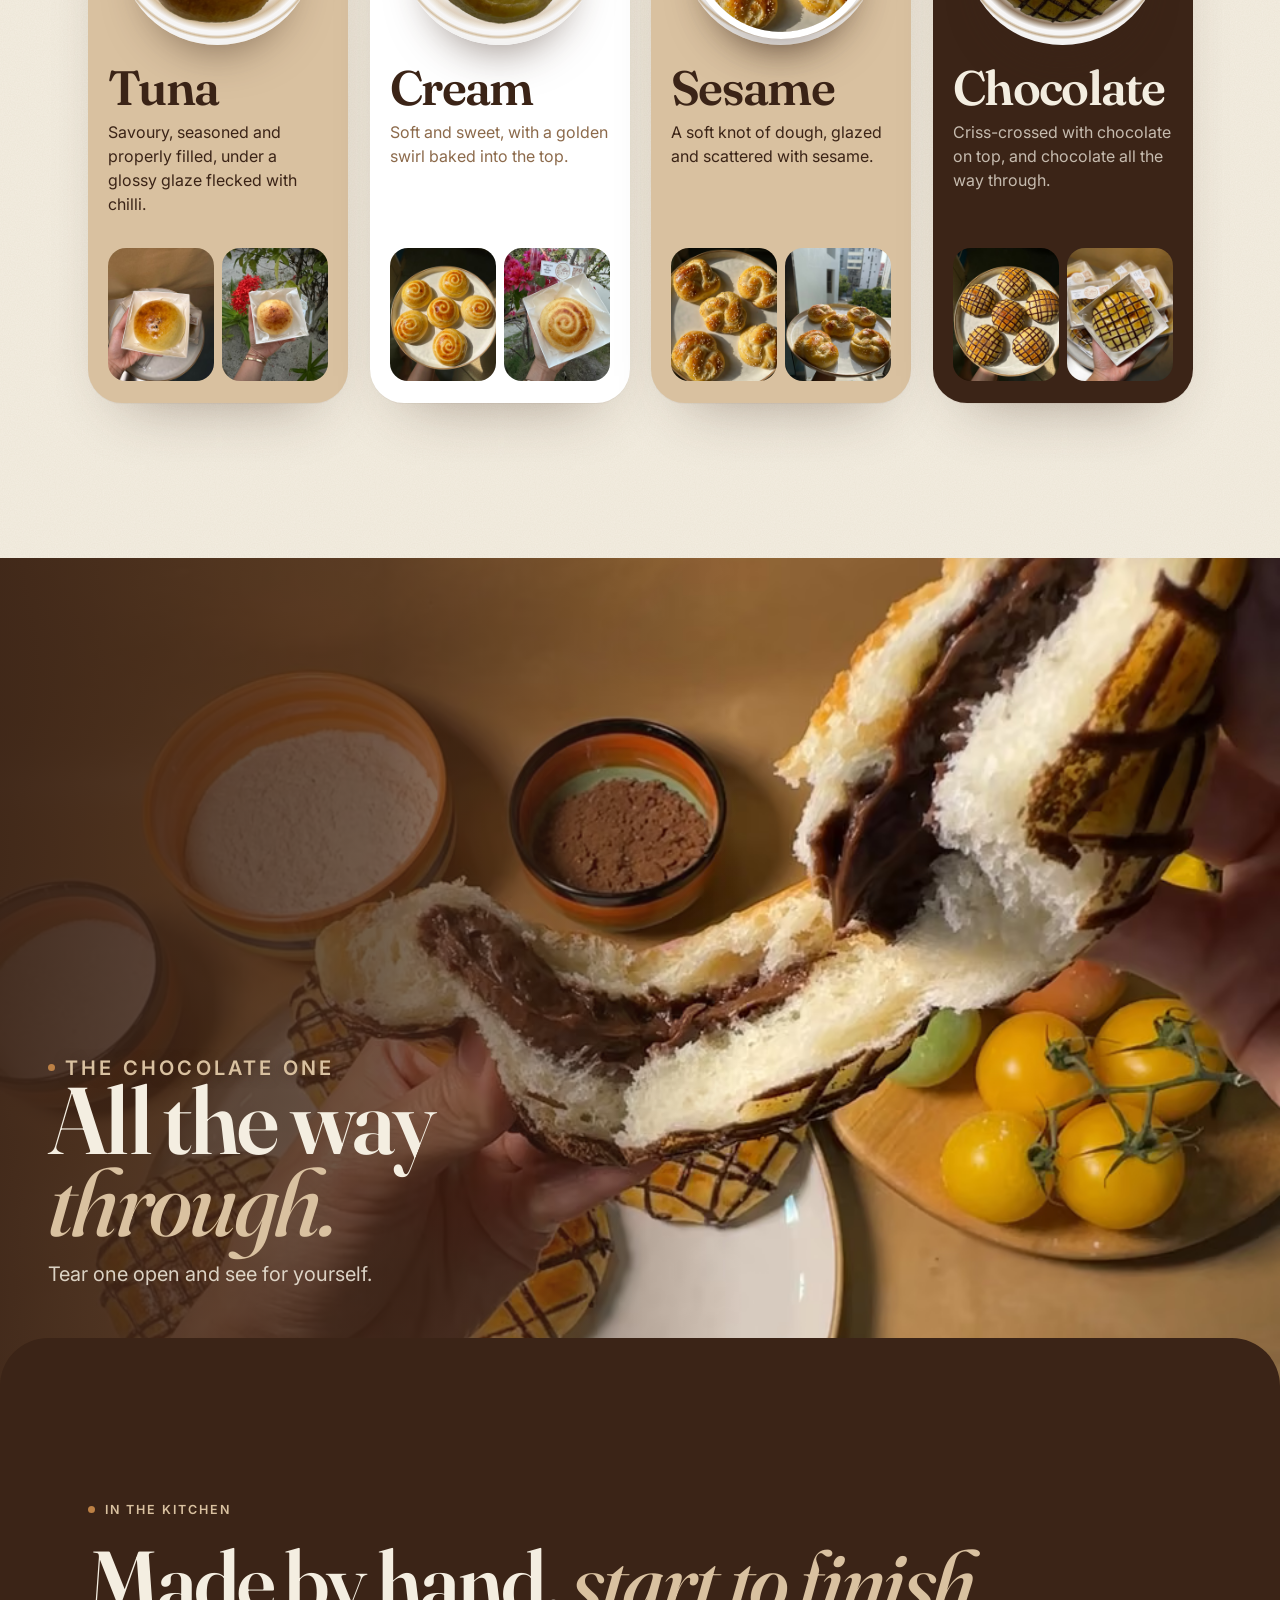
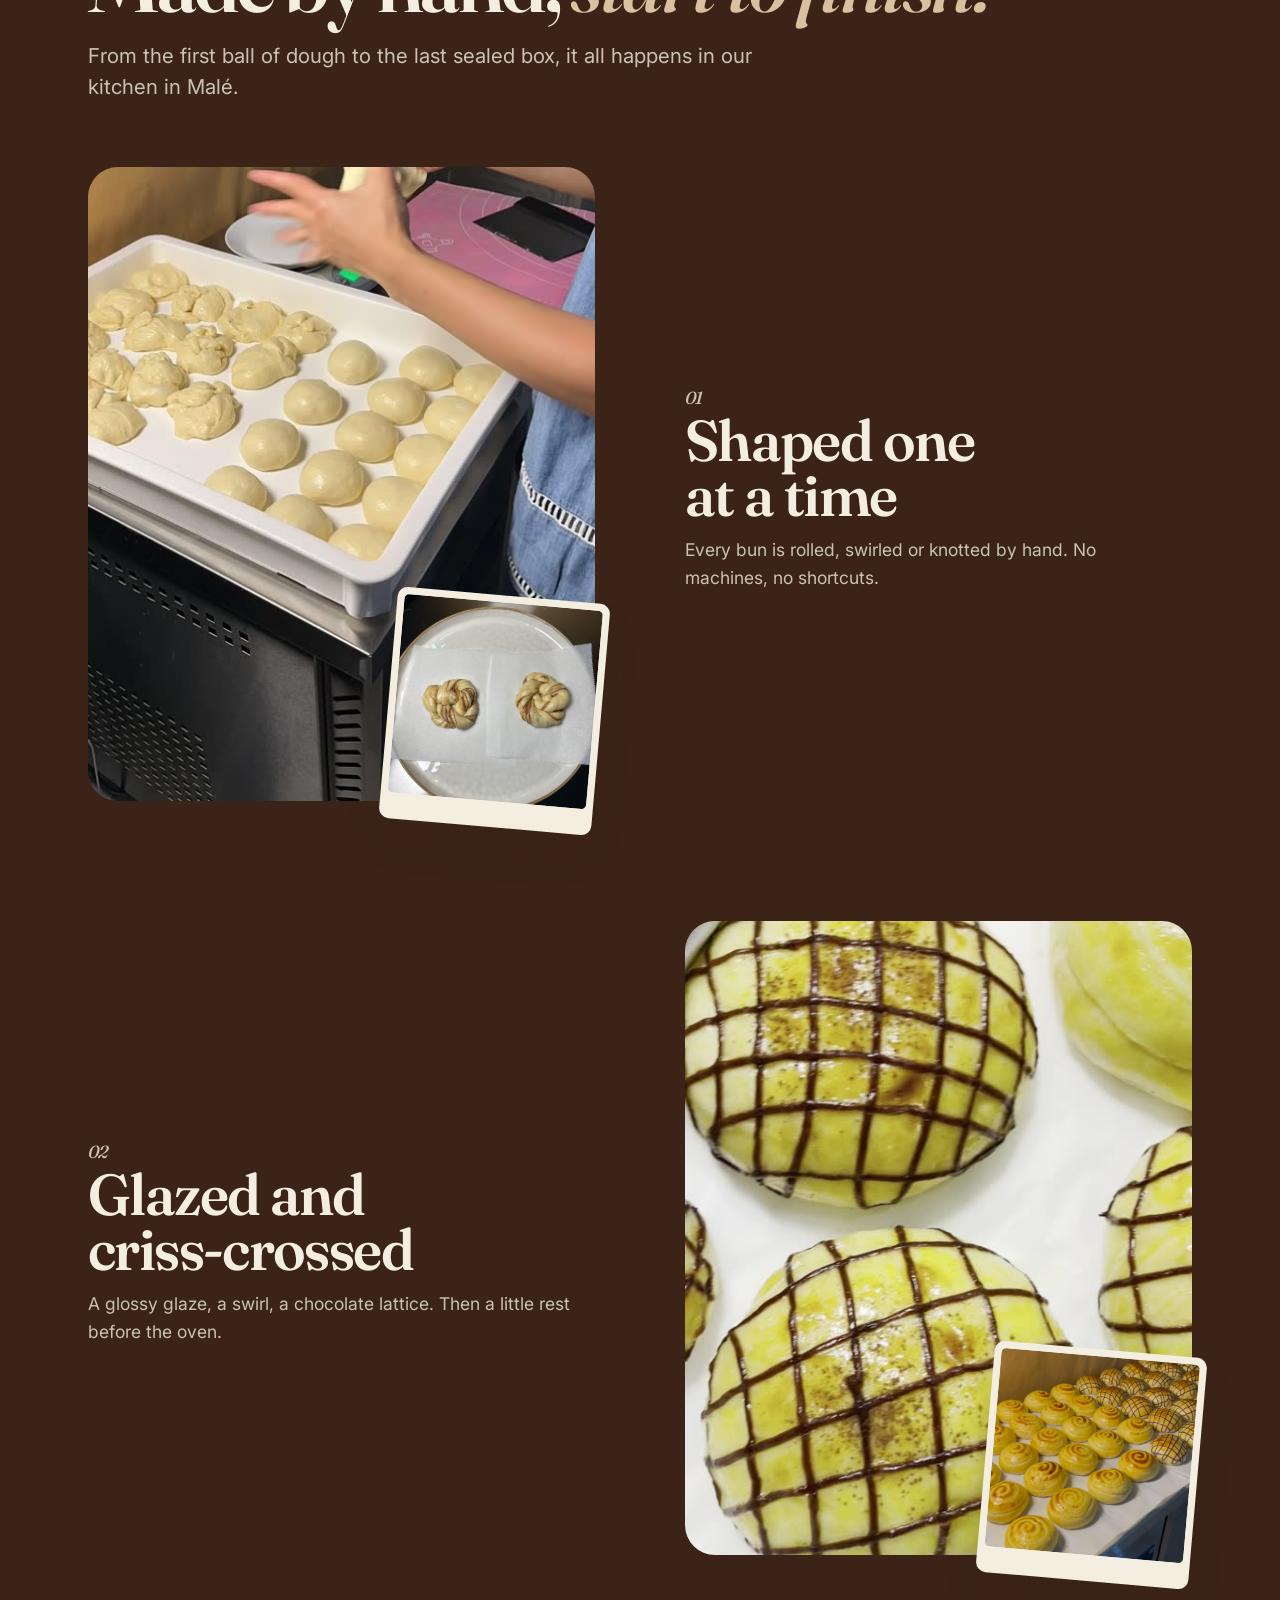
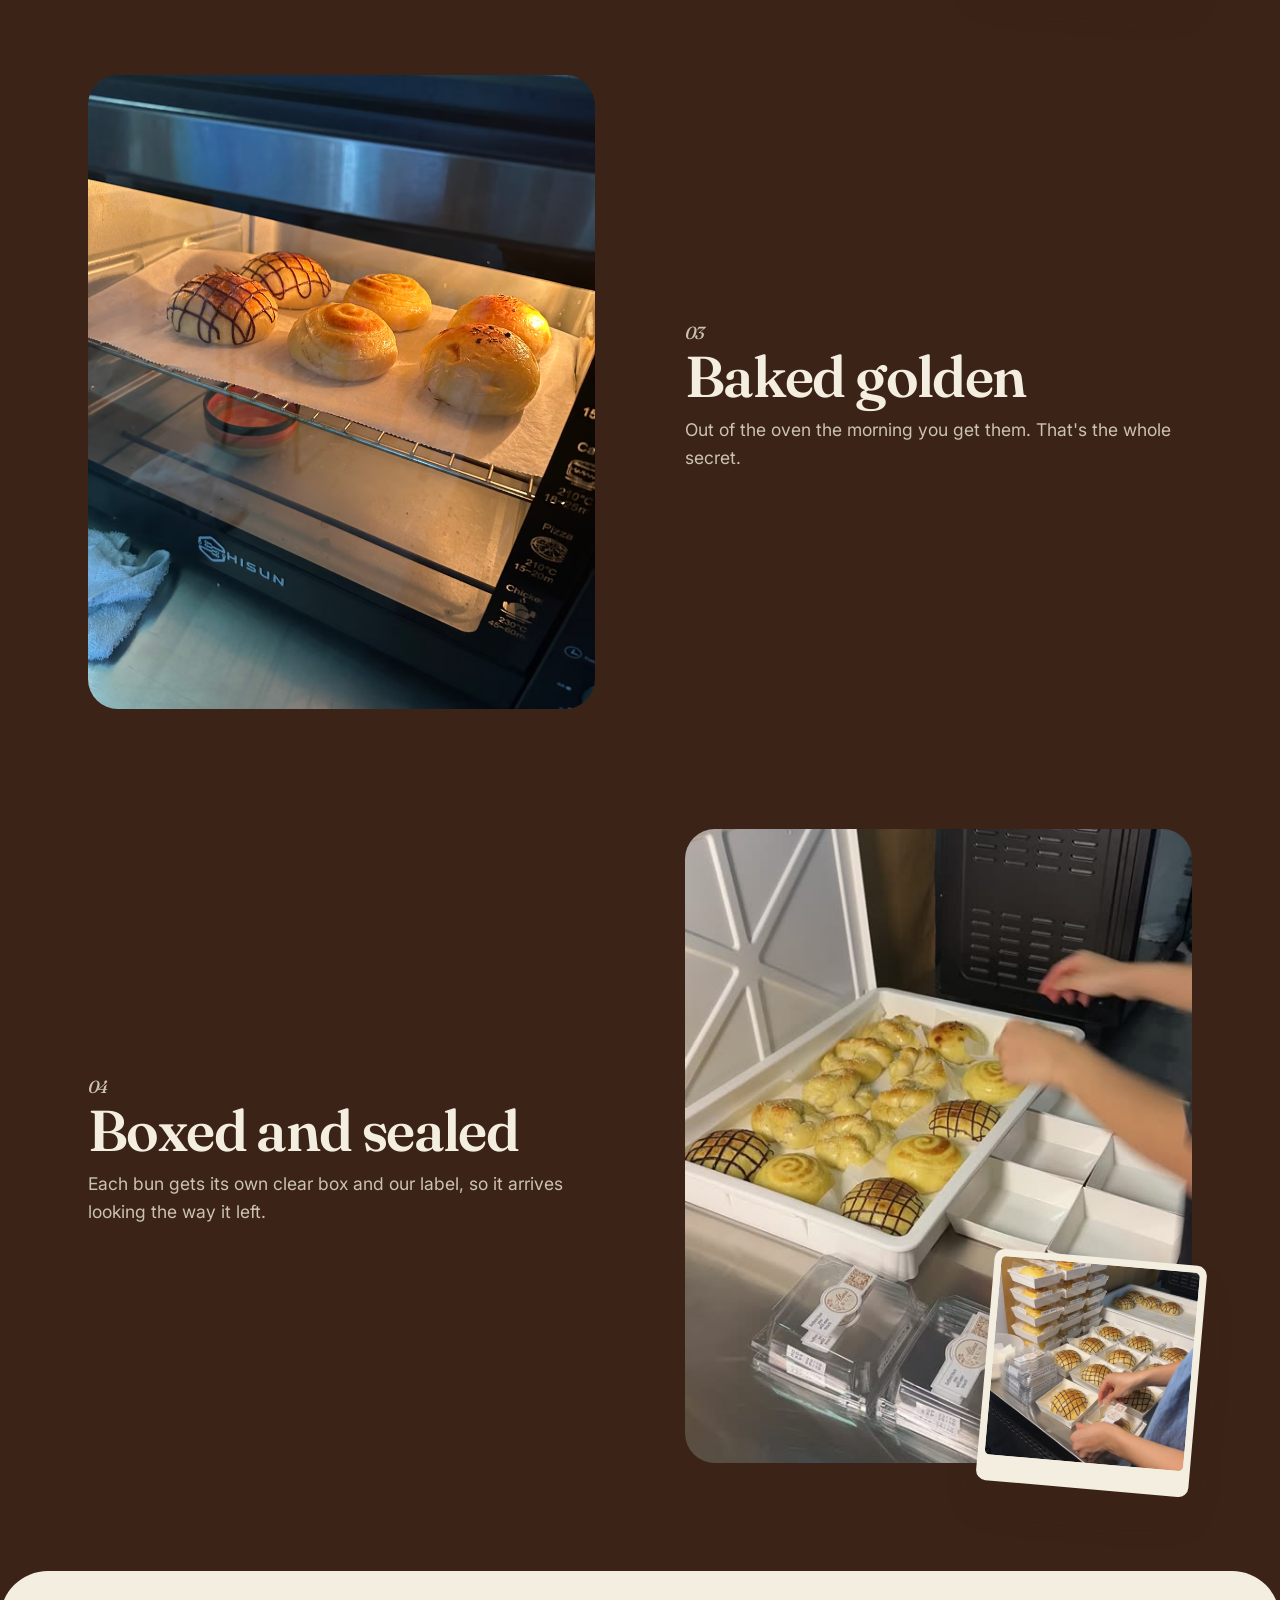
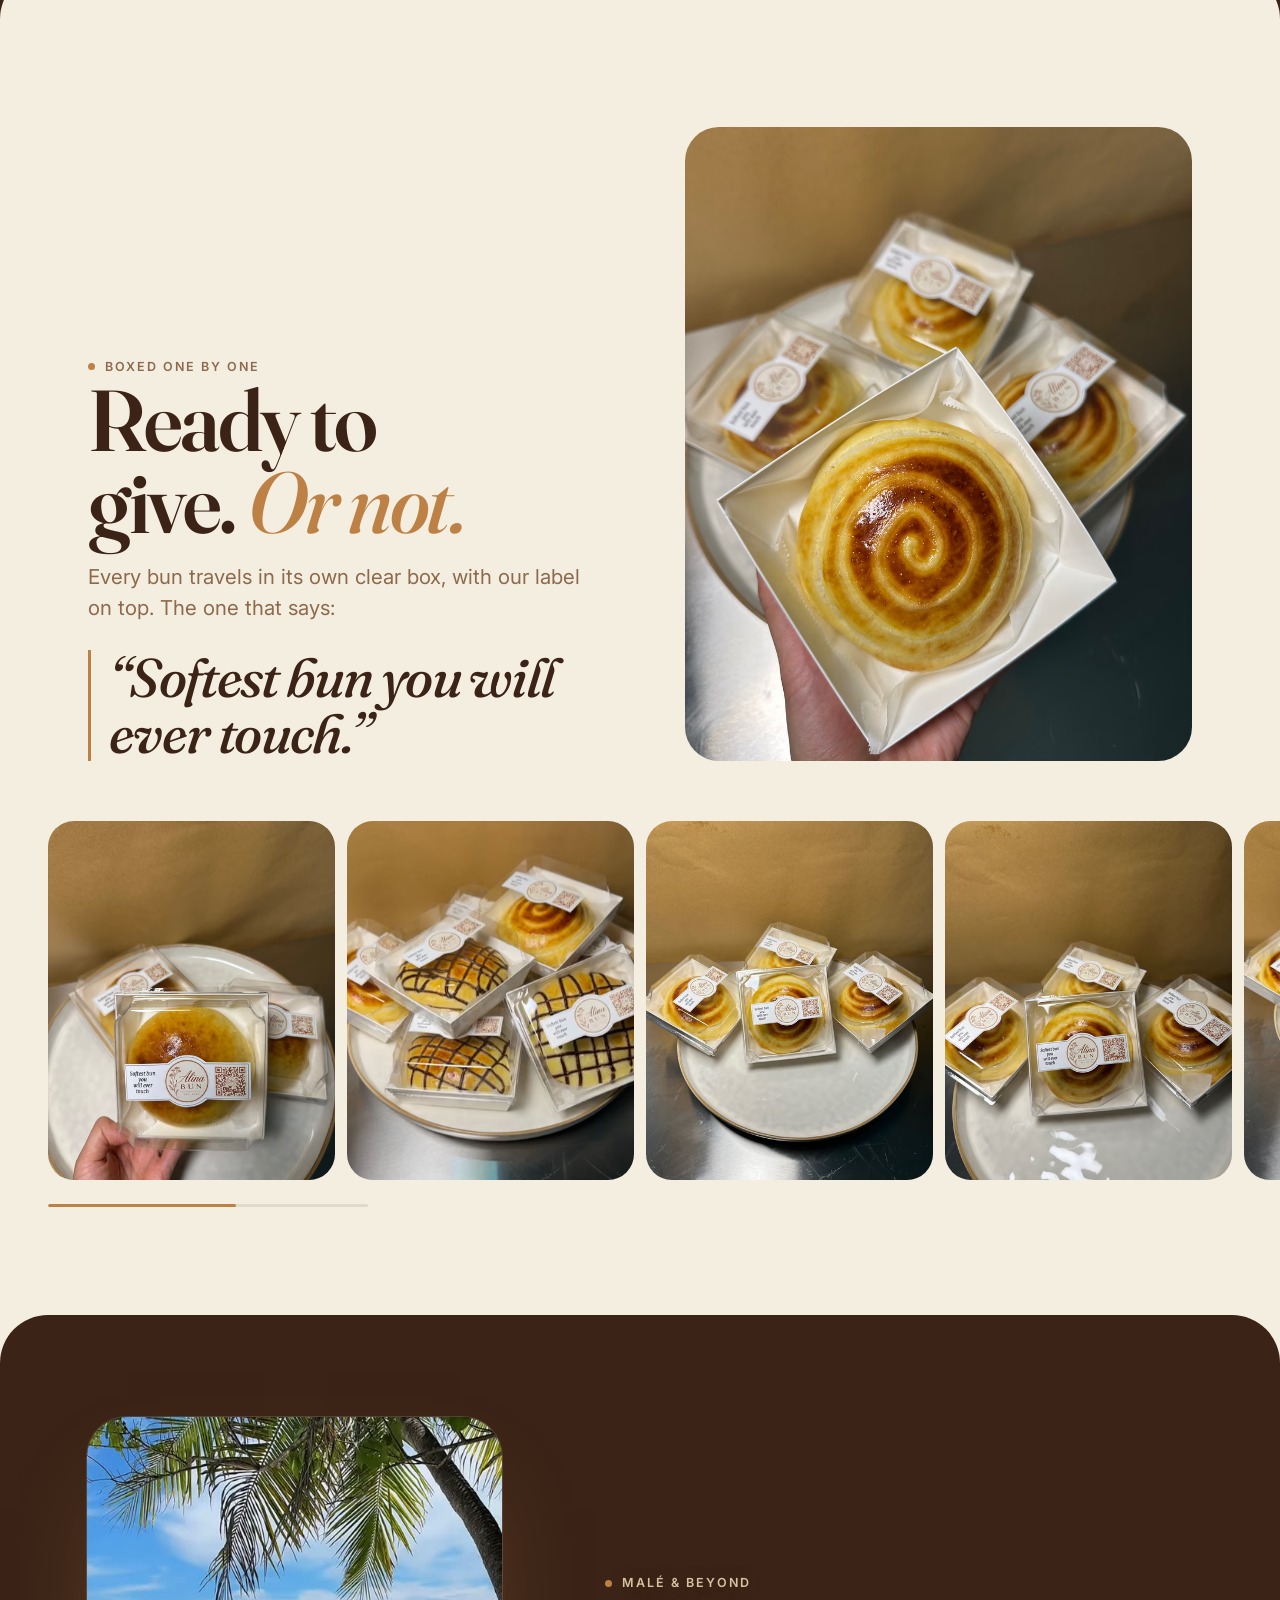
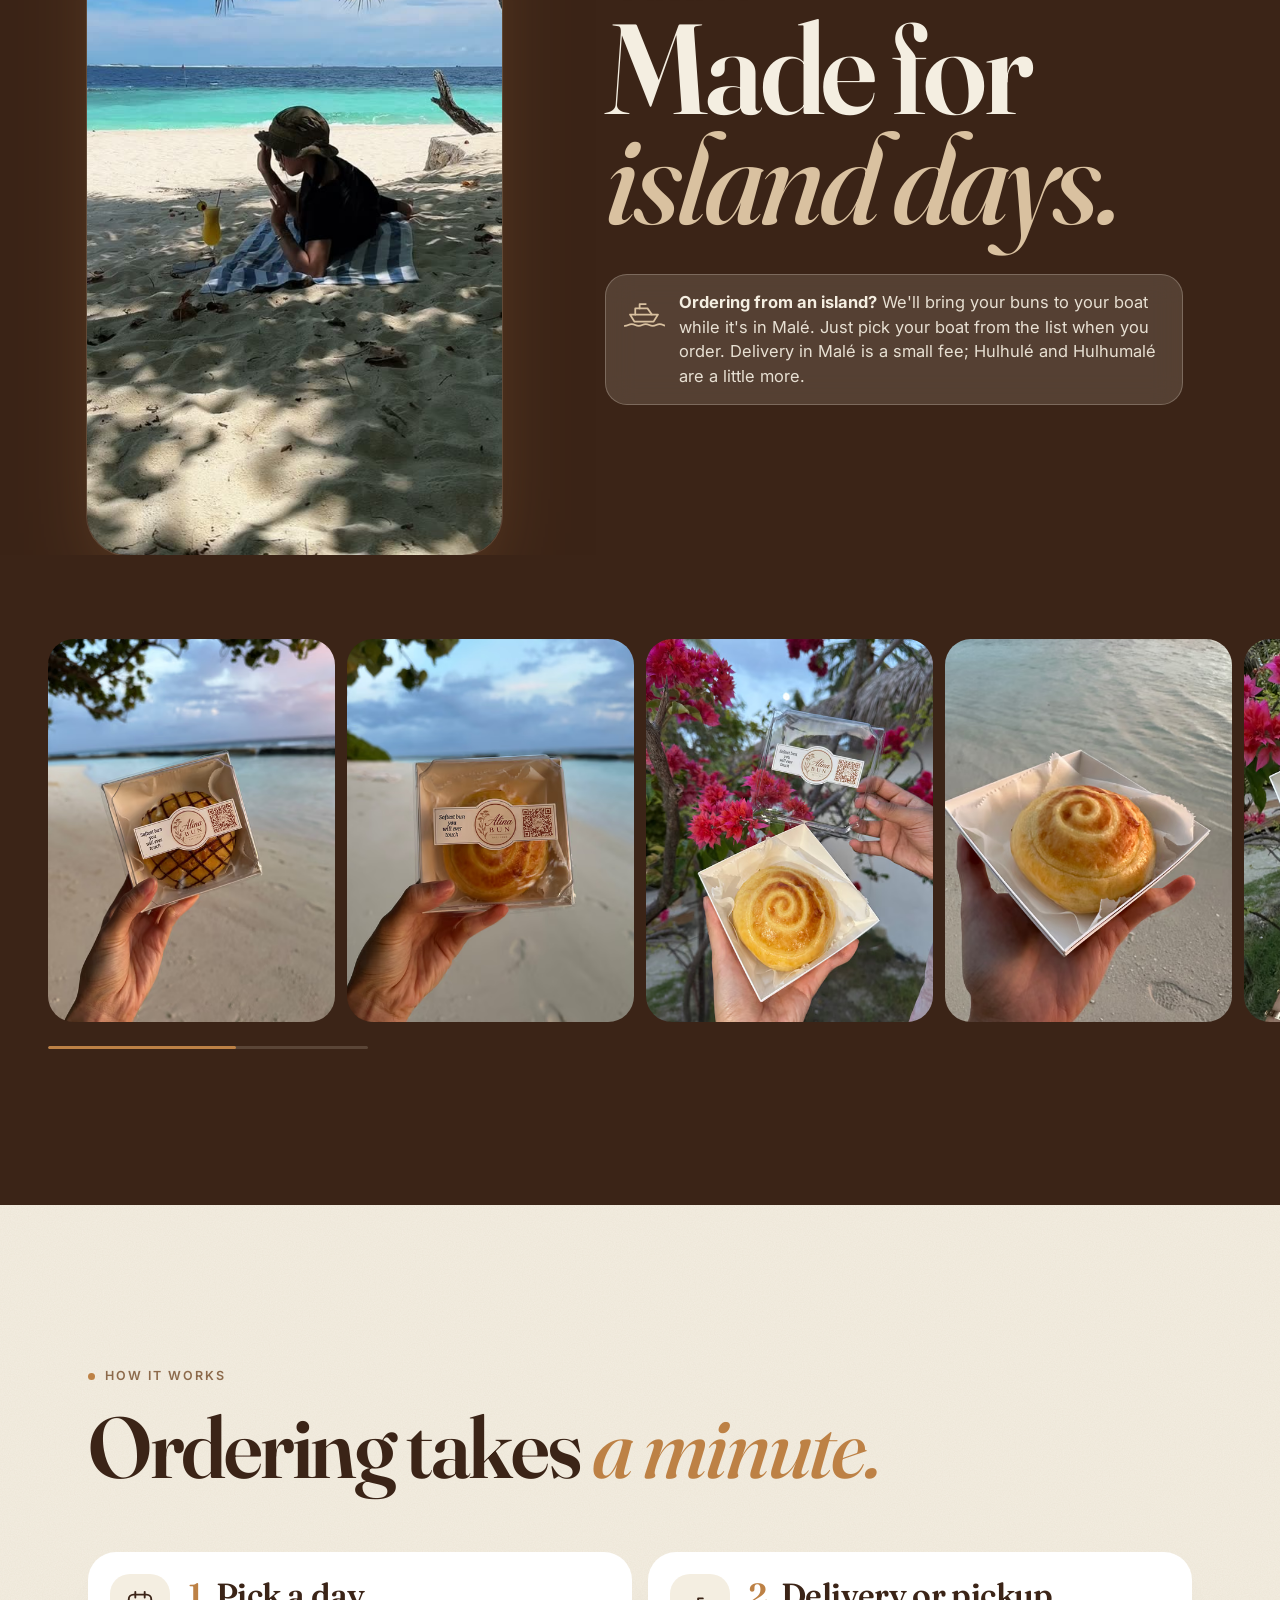
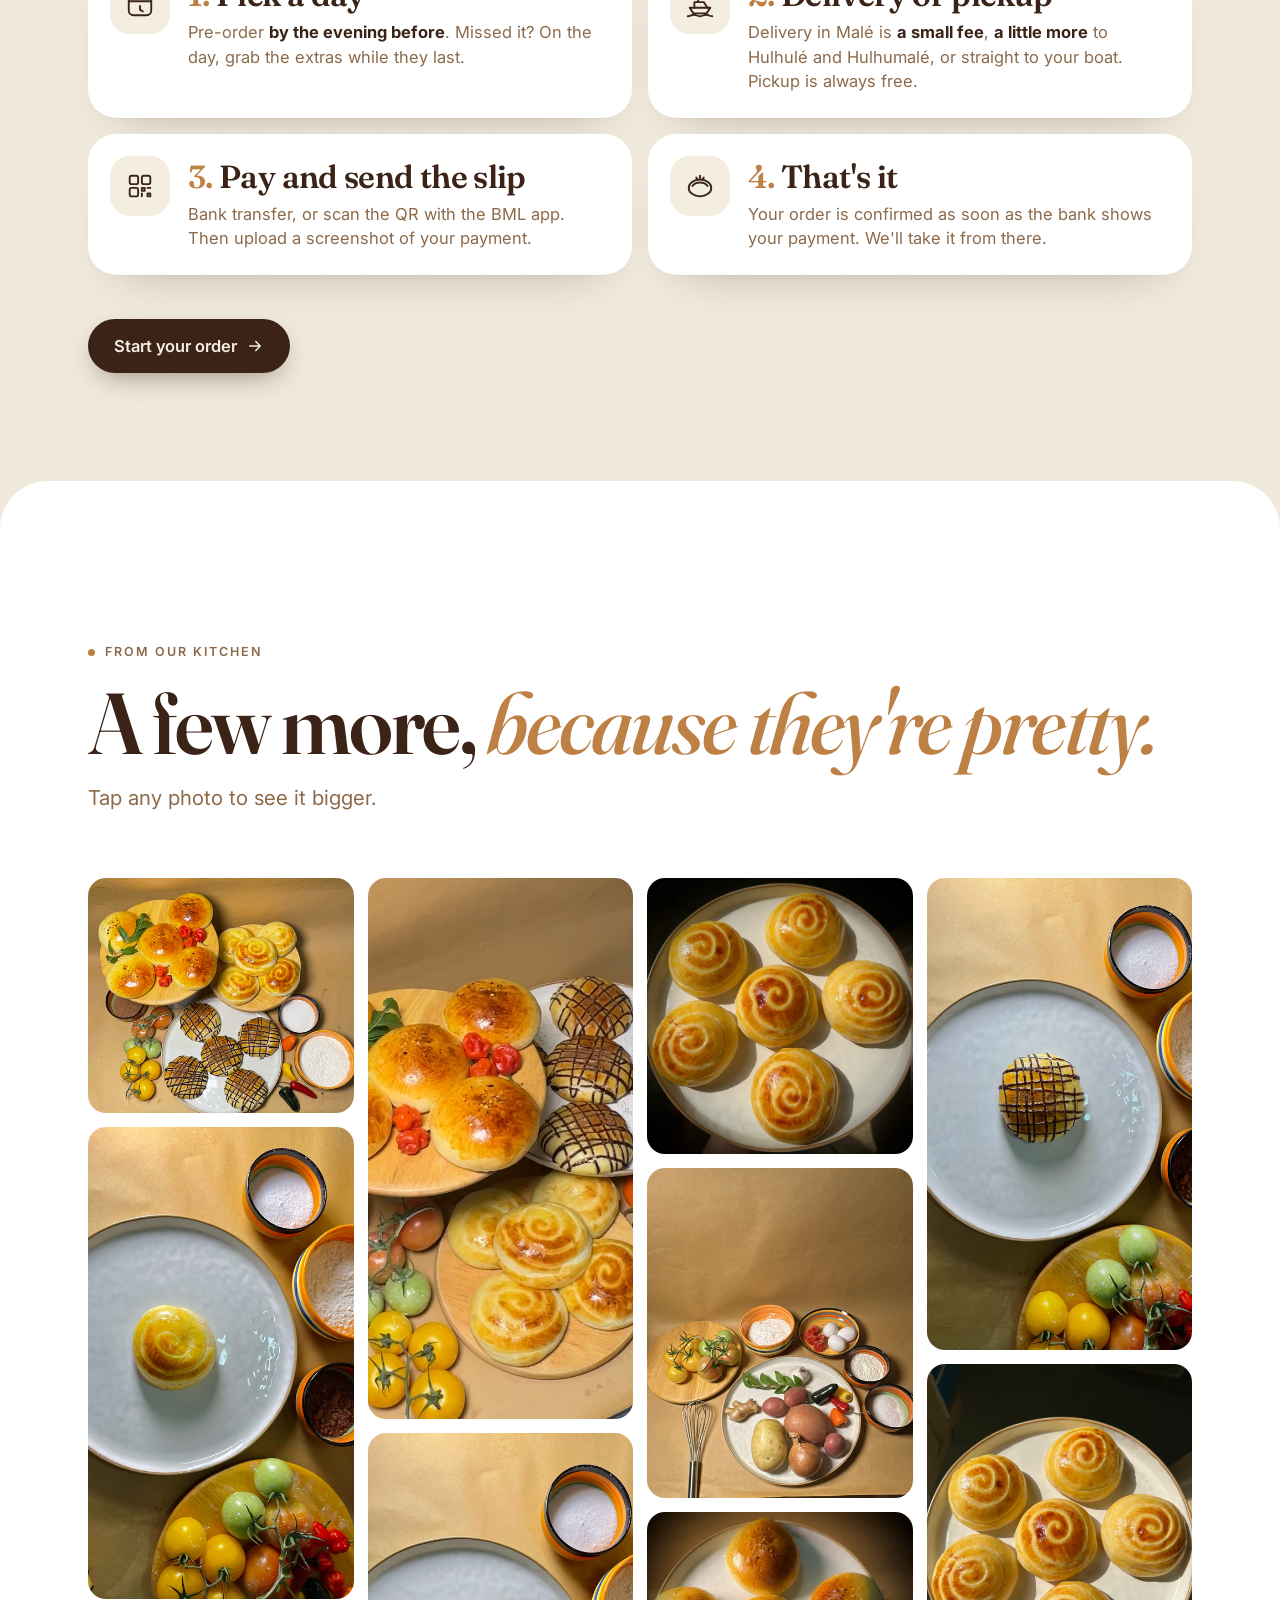
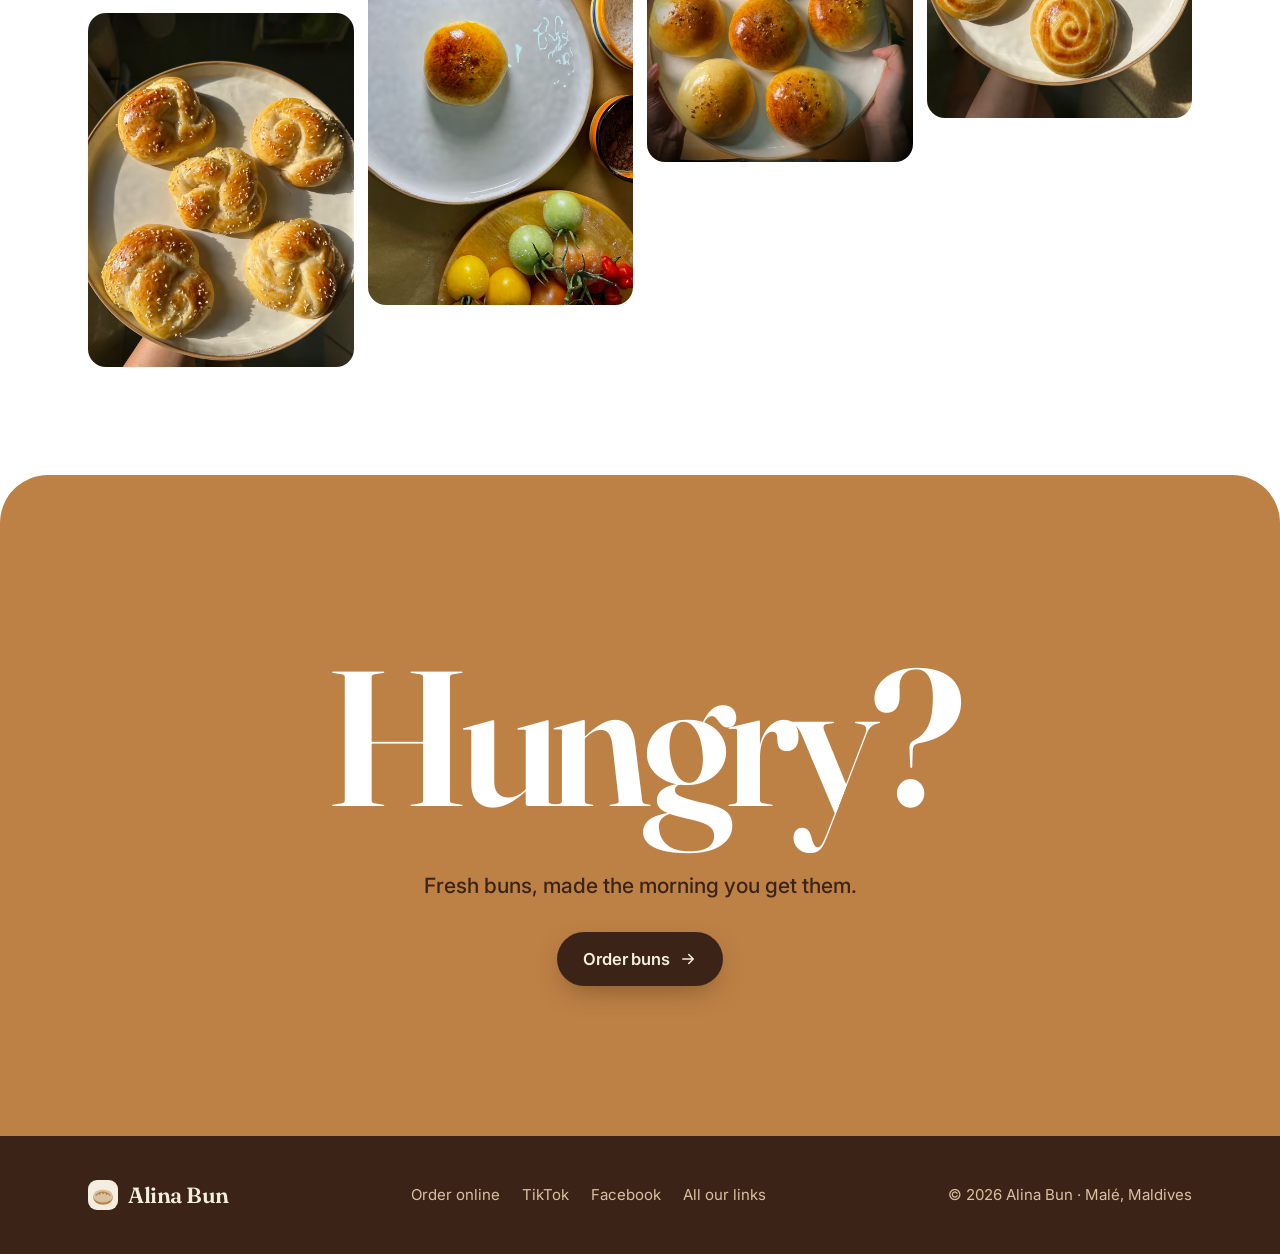
==== commit a50b9270: "Delivery fee wording: Hulhulé and Hulhumalé instead of elsewhere Co-Authored-By: Claude Opus 5.5 <no" ====
--- a/index.html
+++ b/index.html
@@ -237,7 +237,7 @@
             <g class="hull"><path d="M8 28h32l-5 8H13z"/><path d="M14 28v-7h14l5 7"/><path d="M19 21v-5h7"/></g>
             <path class="wave" d="M2 41c4 0 4-2 8-2s4 2 8 2 4-2 8-2 4 2 8 2 4-2 8-2 4 2 8 2"/>
           </svg>
-          <p><b>Ordering from an island?</b> We'll bring your buns to your boat while it's in Malé. Just pick your boat from the list when you order. Delivery in Malé is <span data-fee-male>a small fee</span>; elsewhere it's <span data-fee>a little more</span>.</p>
+          <p><b>Ordering from an island?</b> We'll bring your buns to your boat while it's in Malé. Just pick your boat from the list when you order. Delivery in Malé is <span data-fee-male>a small fee</span>; Hulhulé and Hulhumalé are <span data-fee>a little more</span>.</p>
         </div>
       </div>
     </div>
@@ -262,7 +262,7 @@
         </li>
         <li class="order-step reveal" style="--d:1">
           <span class="icon" aria-hidden="true"><svg viewBox="0 0 32 32" fill="none" stroke="currentColor" stroke-width="2" stroke-linecap="round" stroke-linejoin="round"><path d="M5 20h22l-4 6H9z"/><path d="M10 20v-6h10l4 6"/><path d="M14 14v-4h5"/><path d="M3 29c3 0 3-1.5 6.5-1.5S12.5 29 16 29s3-1.5 6.5-1.5S25.5 29 29 29"/></svg></span>
-          <div><h3>Delivery or pickup</h3><p>Delivery in Malé is <b data-fee-male>a small fee</b>, <b data-fee>a little more</b> elsewhere, or straight to your boat. Pickup is always free.</p></div>
+          <div><h3>Delivery or pickup</h3><p>Delivery in Malé is <b data-fee-male>a small fee</b>, <b data-fee>a little more</b> to Hulhulé and Hulhumalé, or straight to your boat. Pickup is always free.</p></div>
         </li>
         <li class="order-step reveal">
           <span class="icon" aria-hidden="true"><svg viewBox="0 0 32 32" fill="none" stroke="currentColor" stroke-width="2" stroke-linecap="round" stroke-linejoin="round"><rect x="5" y="5" width="9" height="9" rx="2"/><rect x="18" y="5" width="9" height="9" rx="2"/><rect x="5" y="18" width="9" height="9" rx="2"/><path d="M18 18h3v3h-3zM24 24h3v3h-3zM24 18h3M18 24v3"/></svg></span>
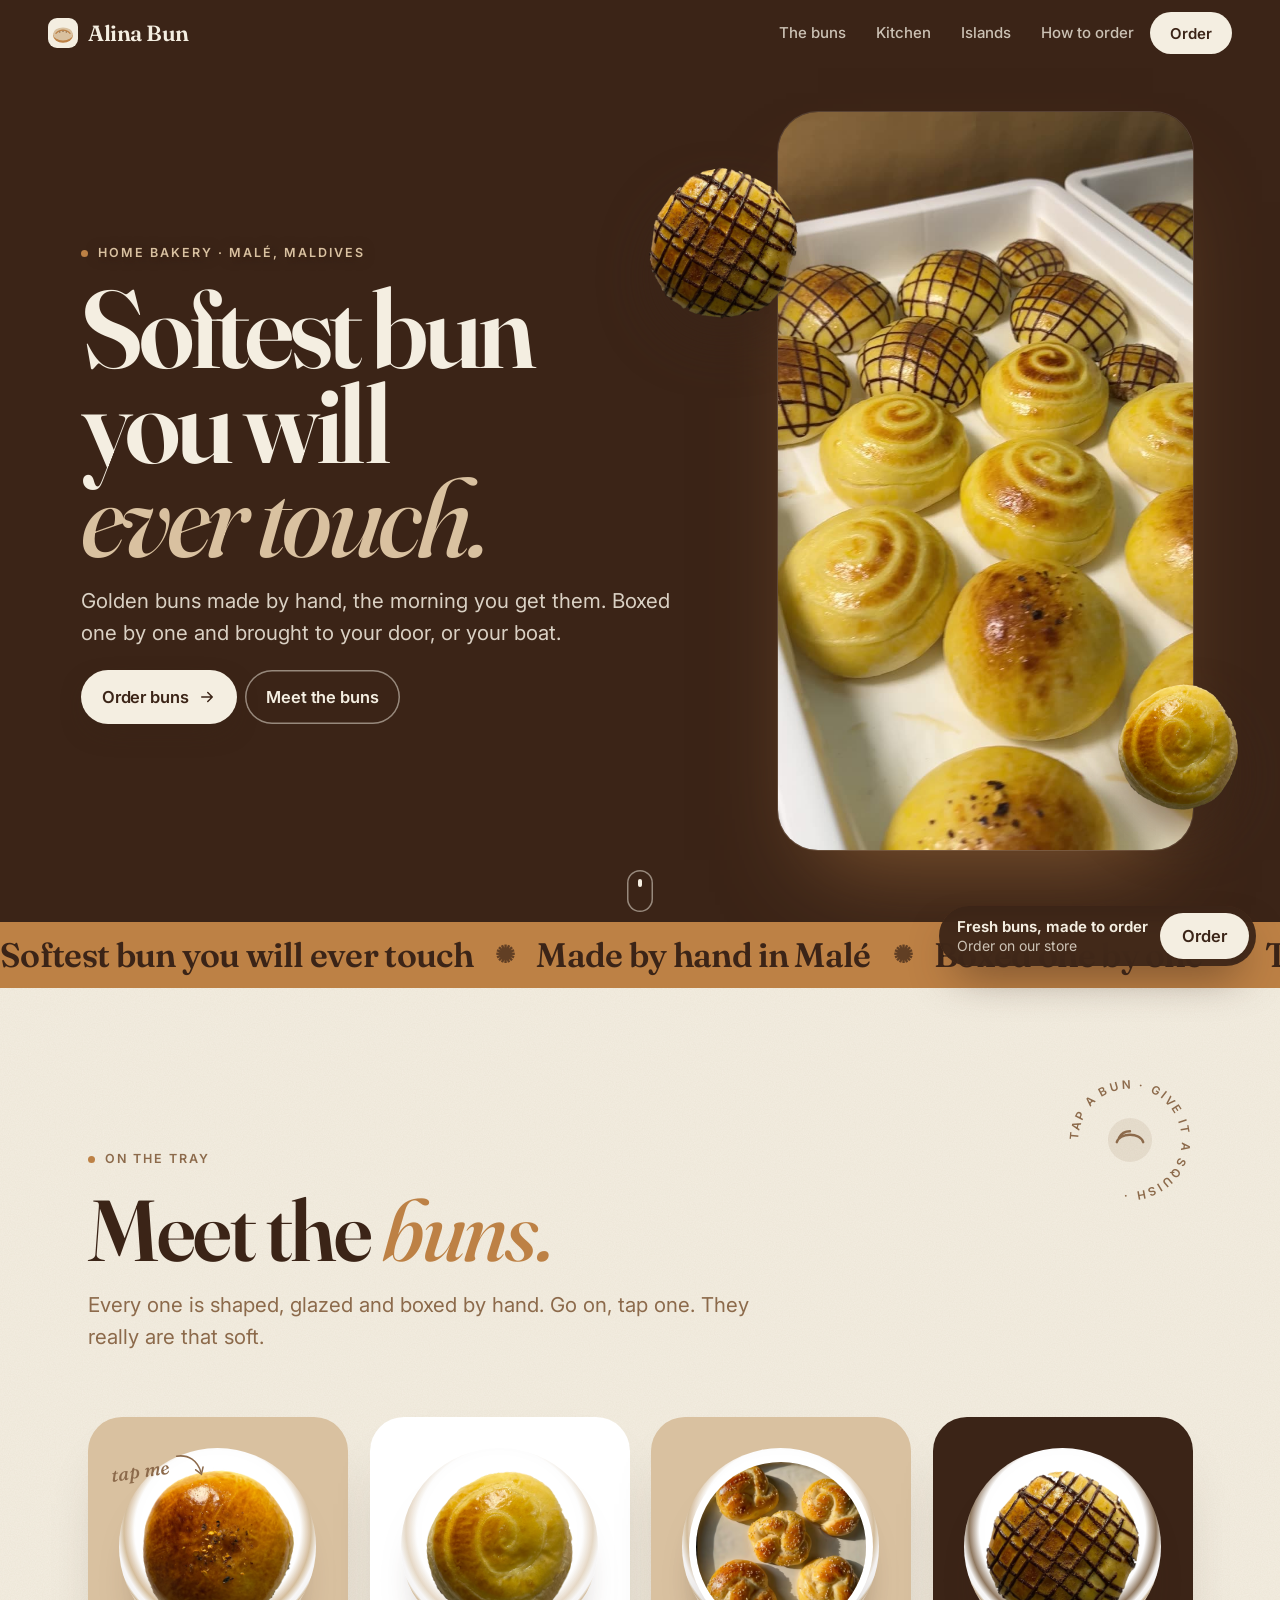
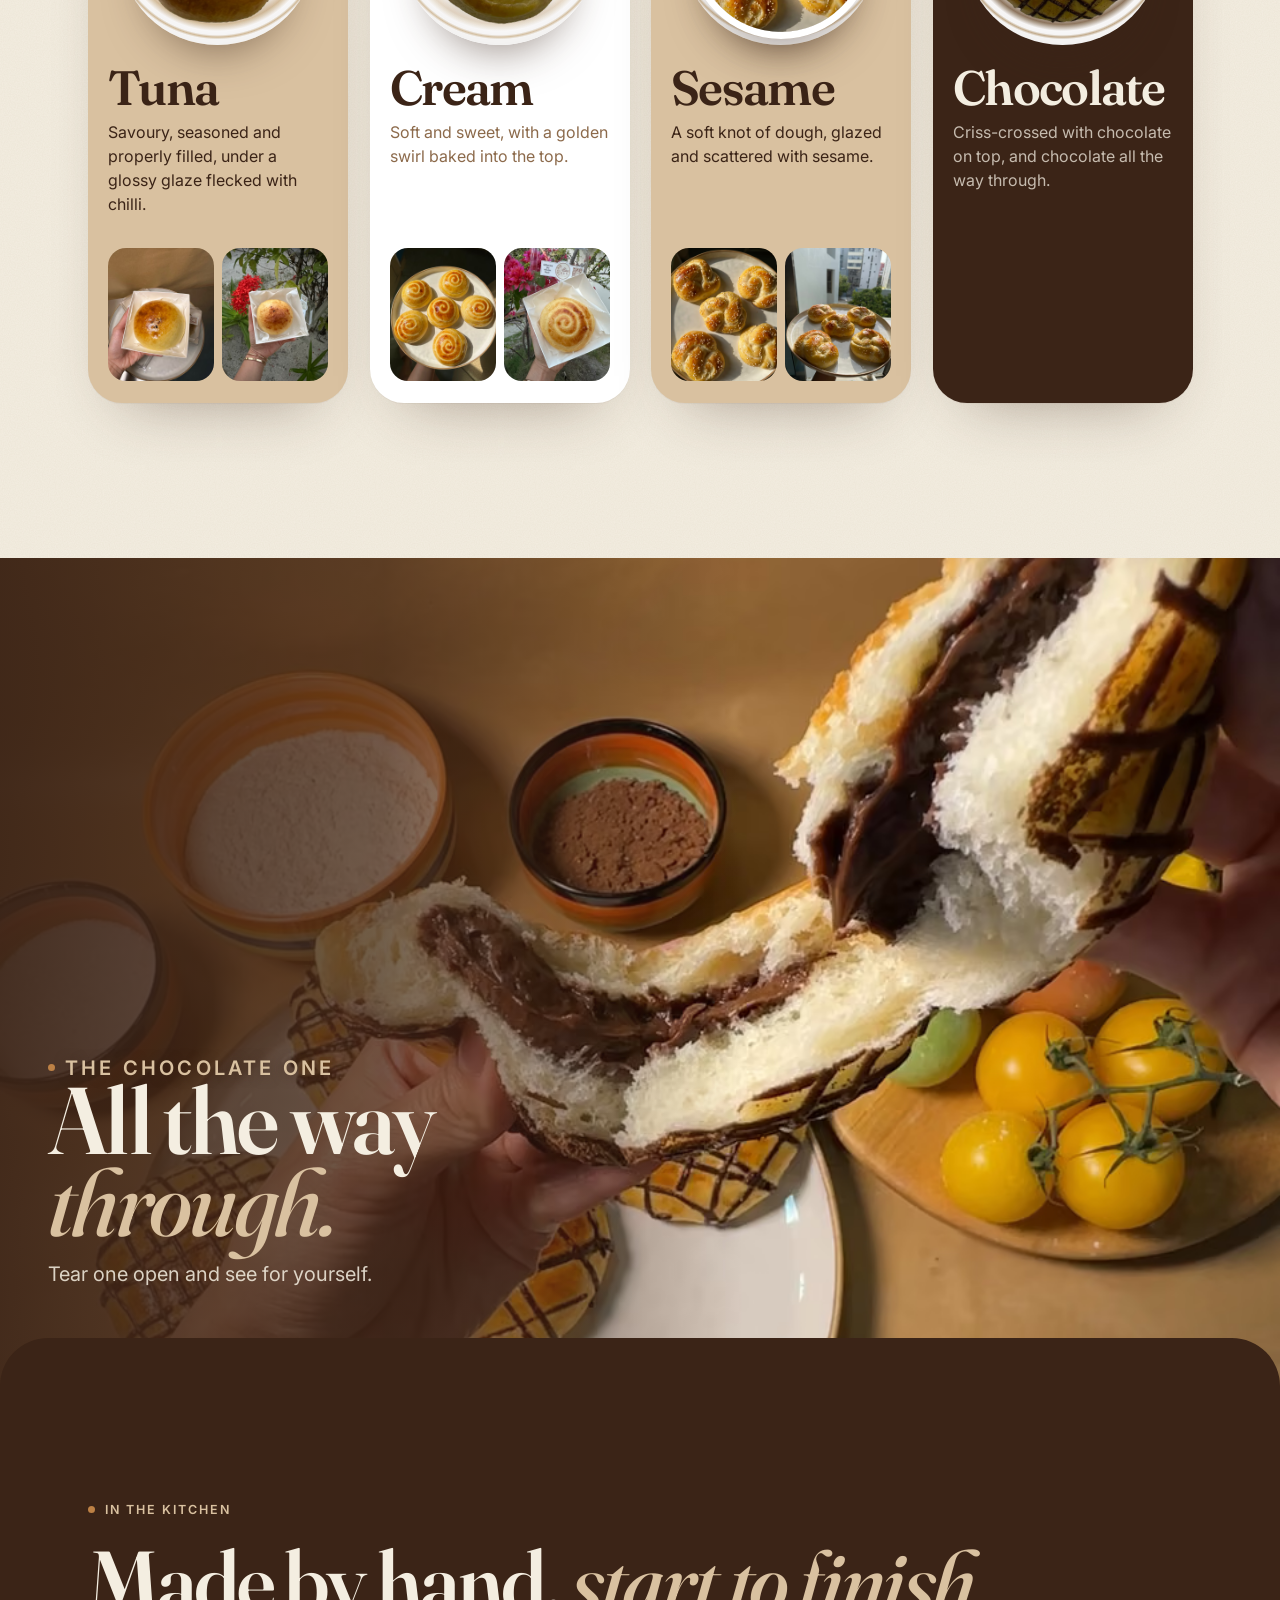
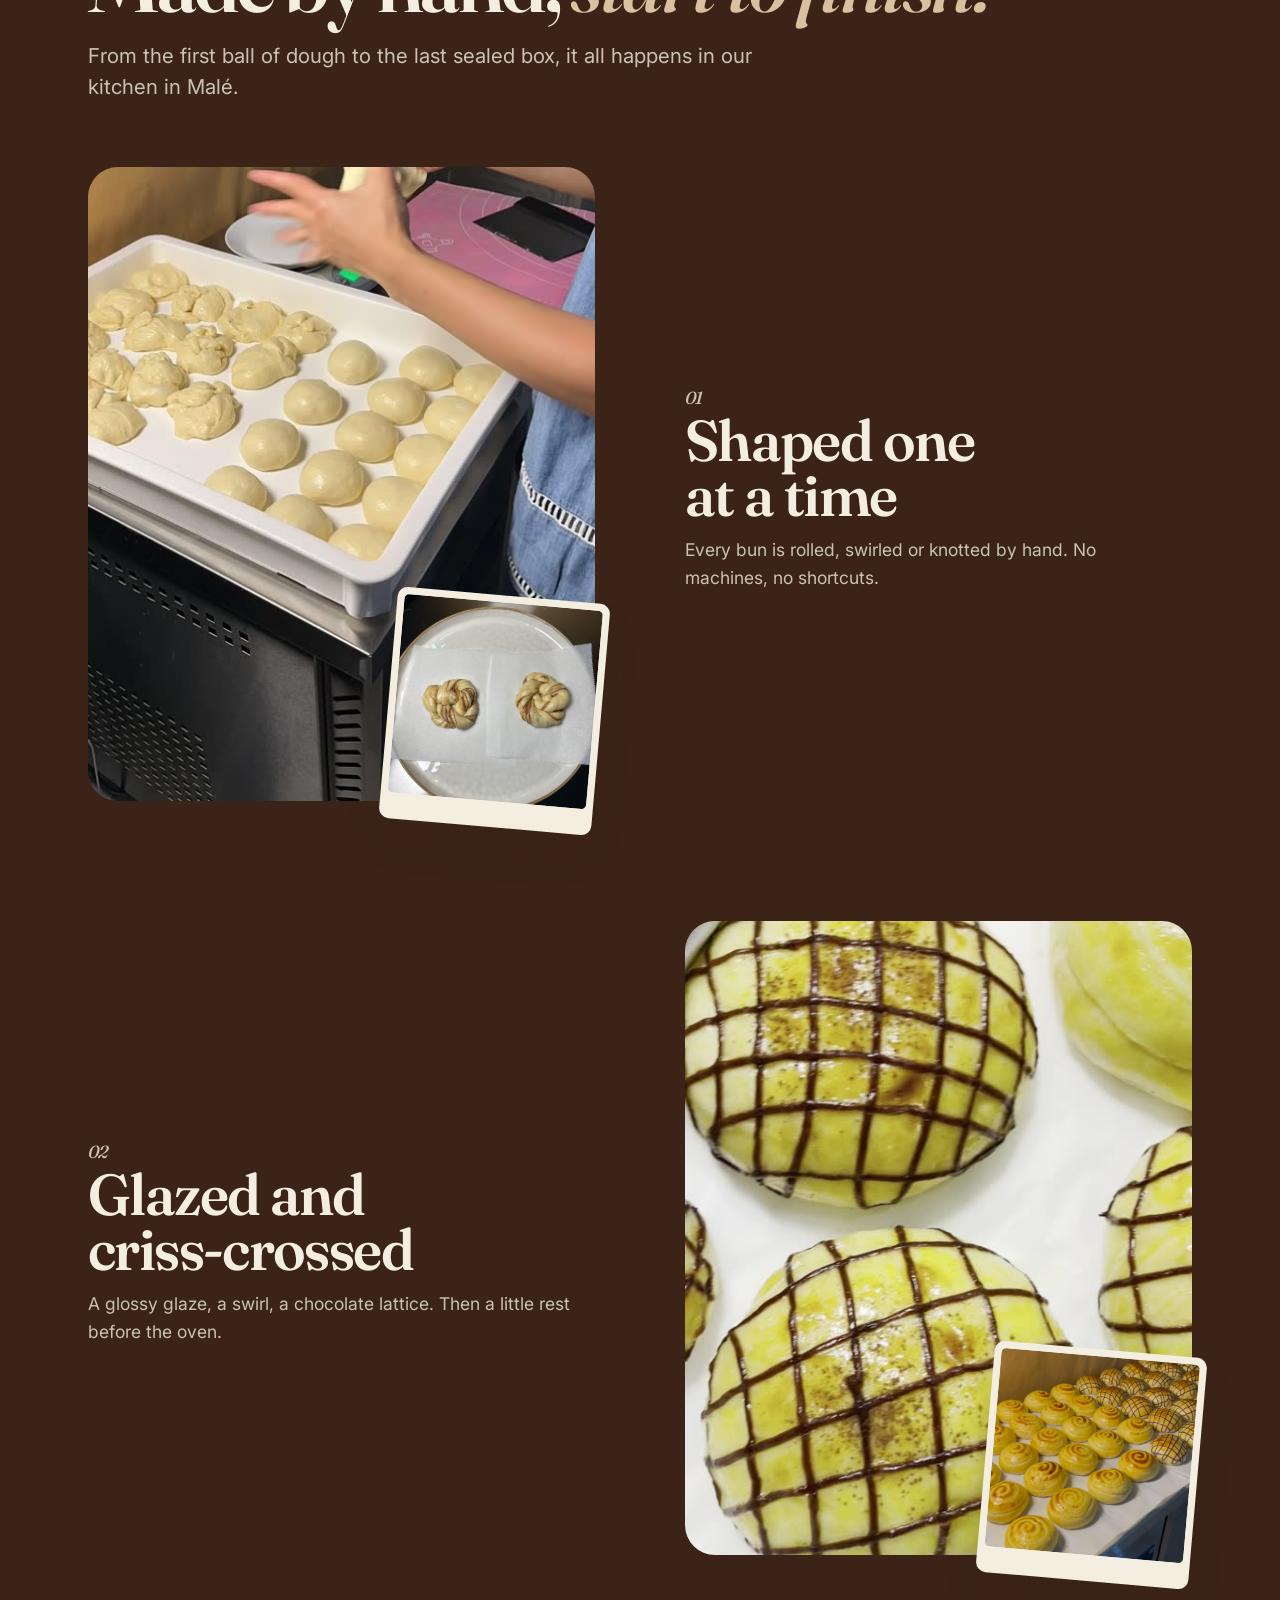
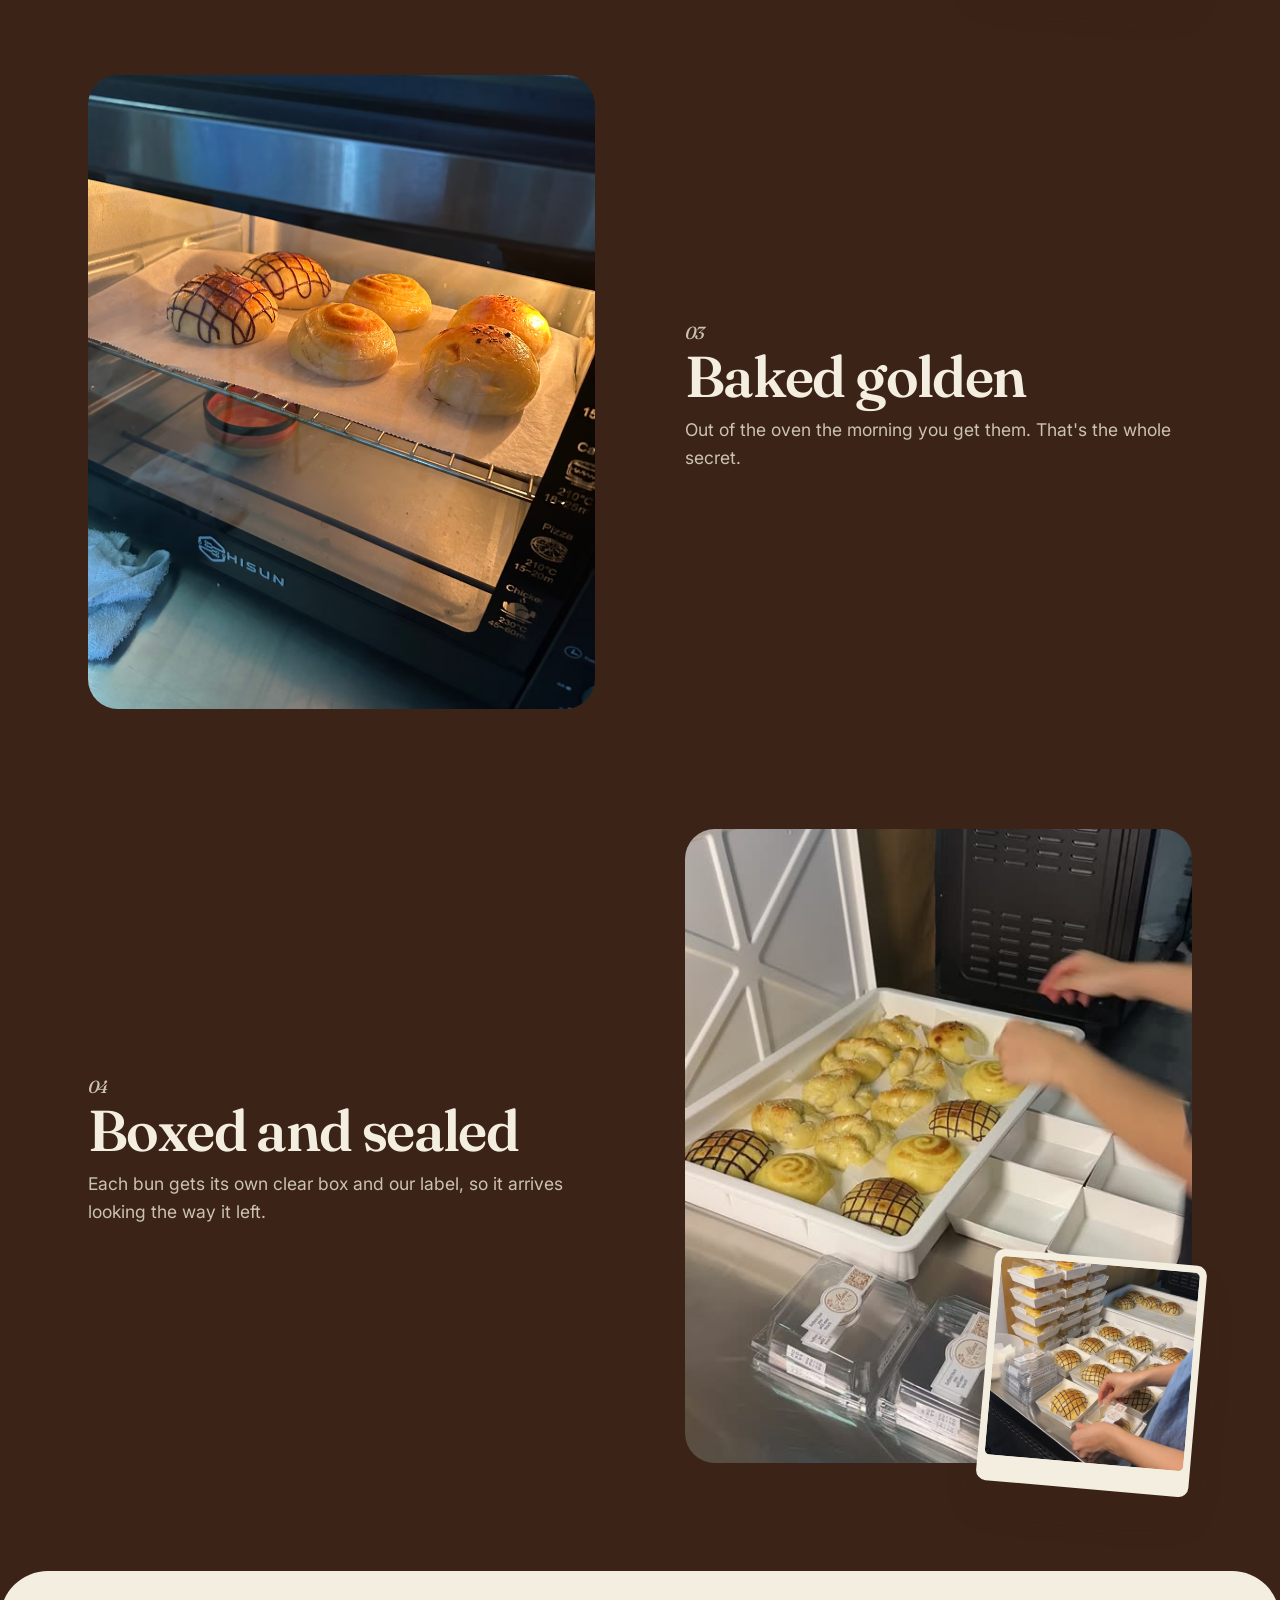
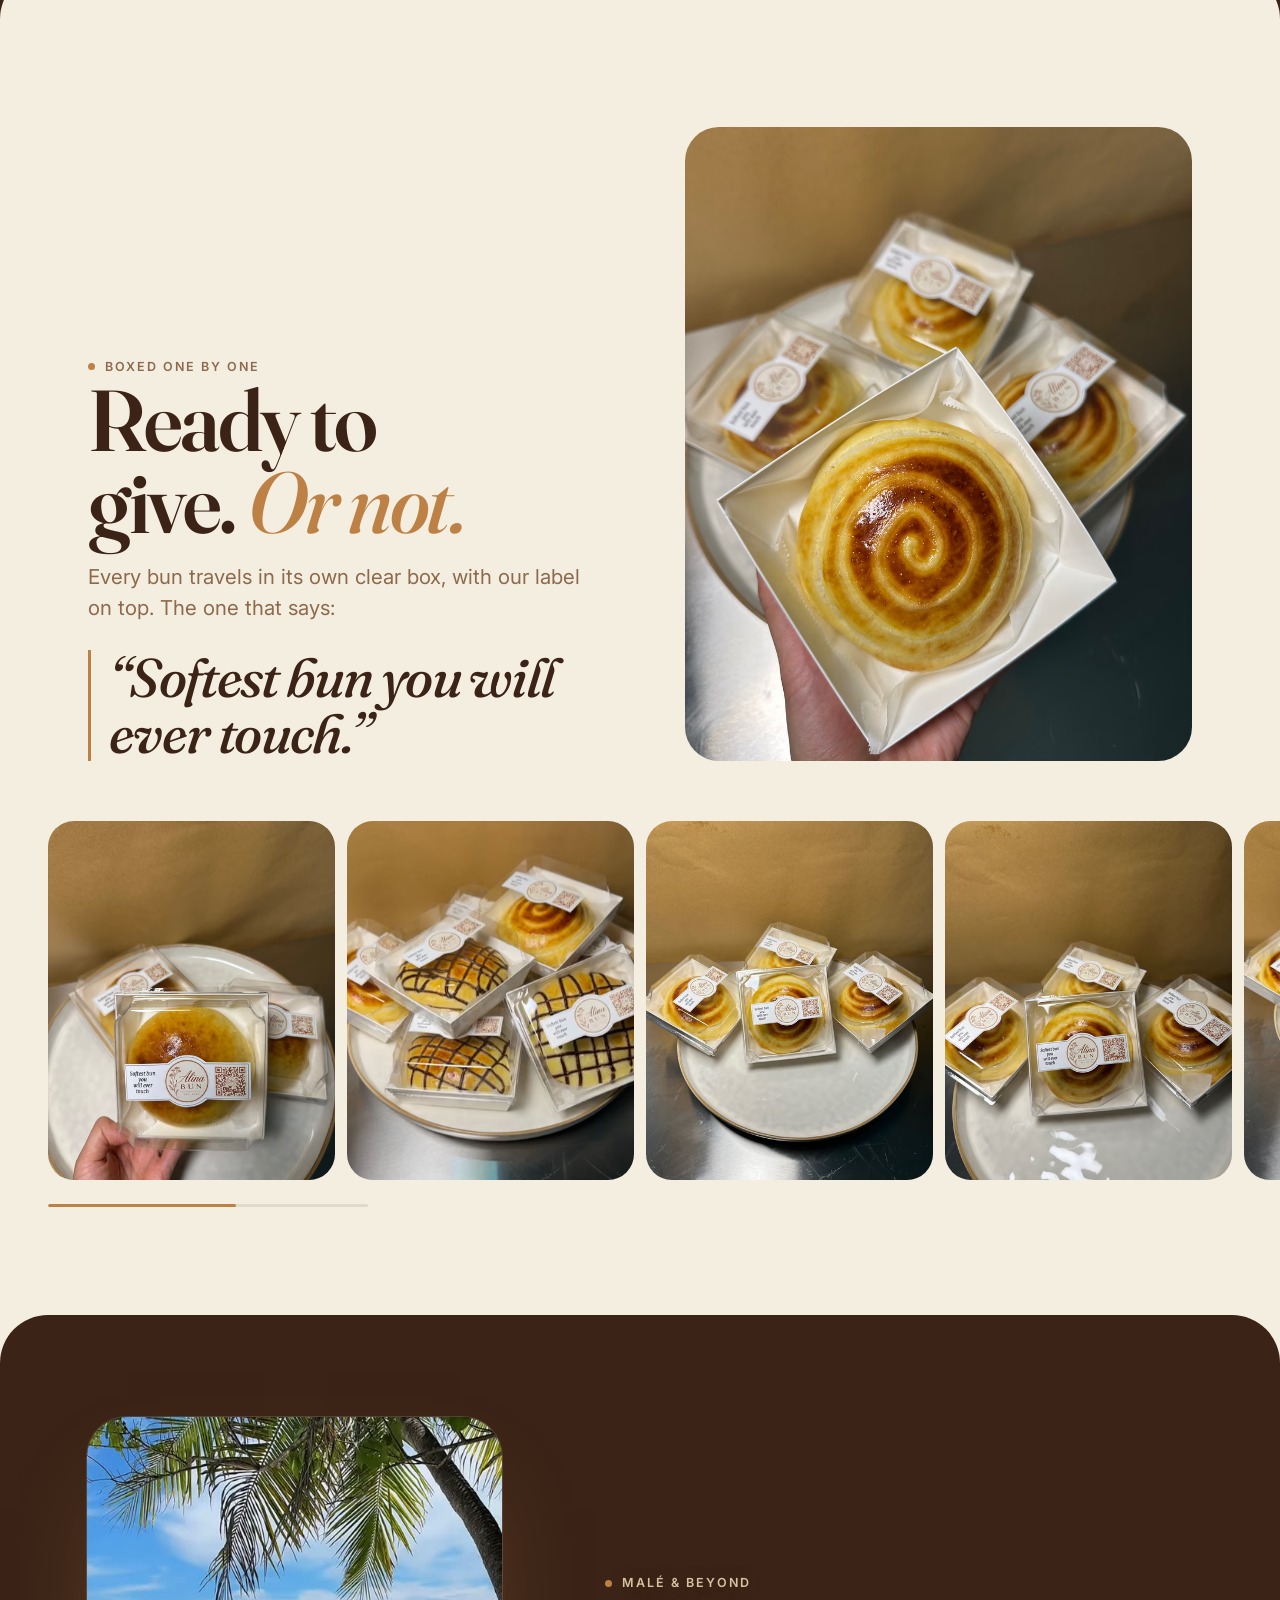
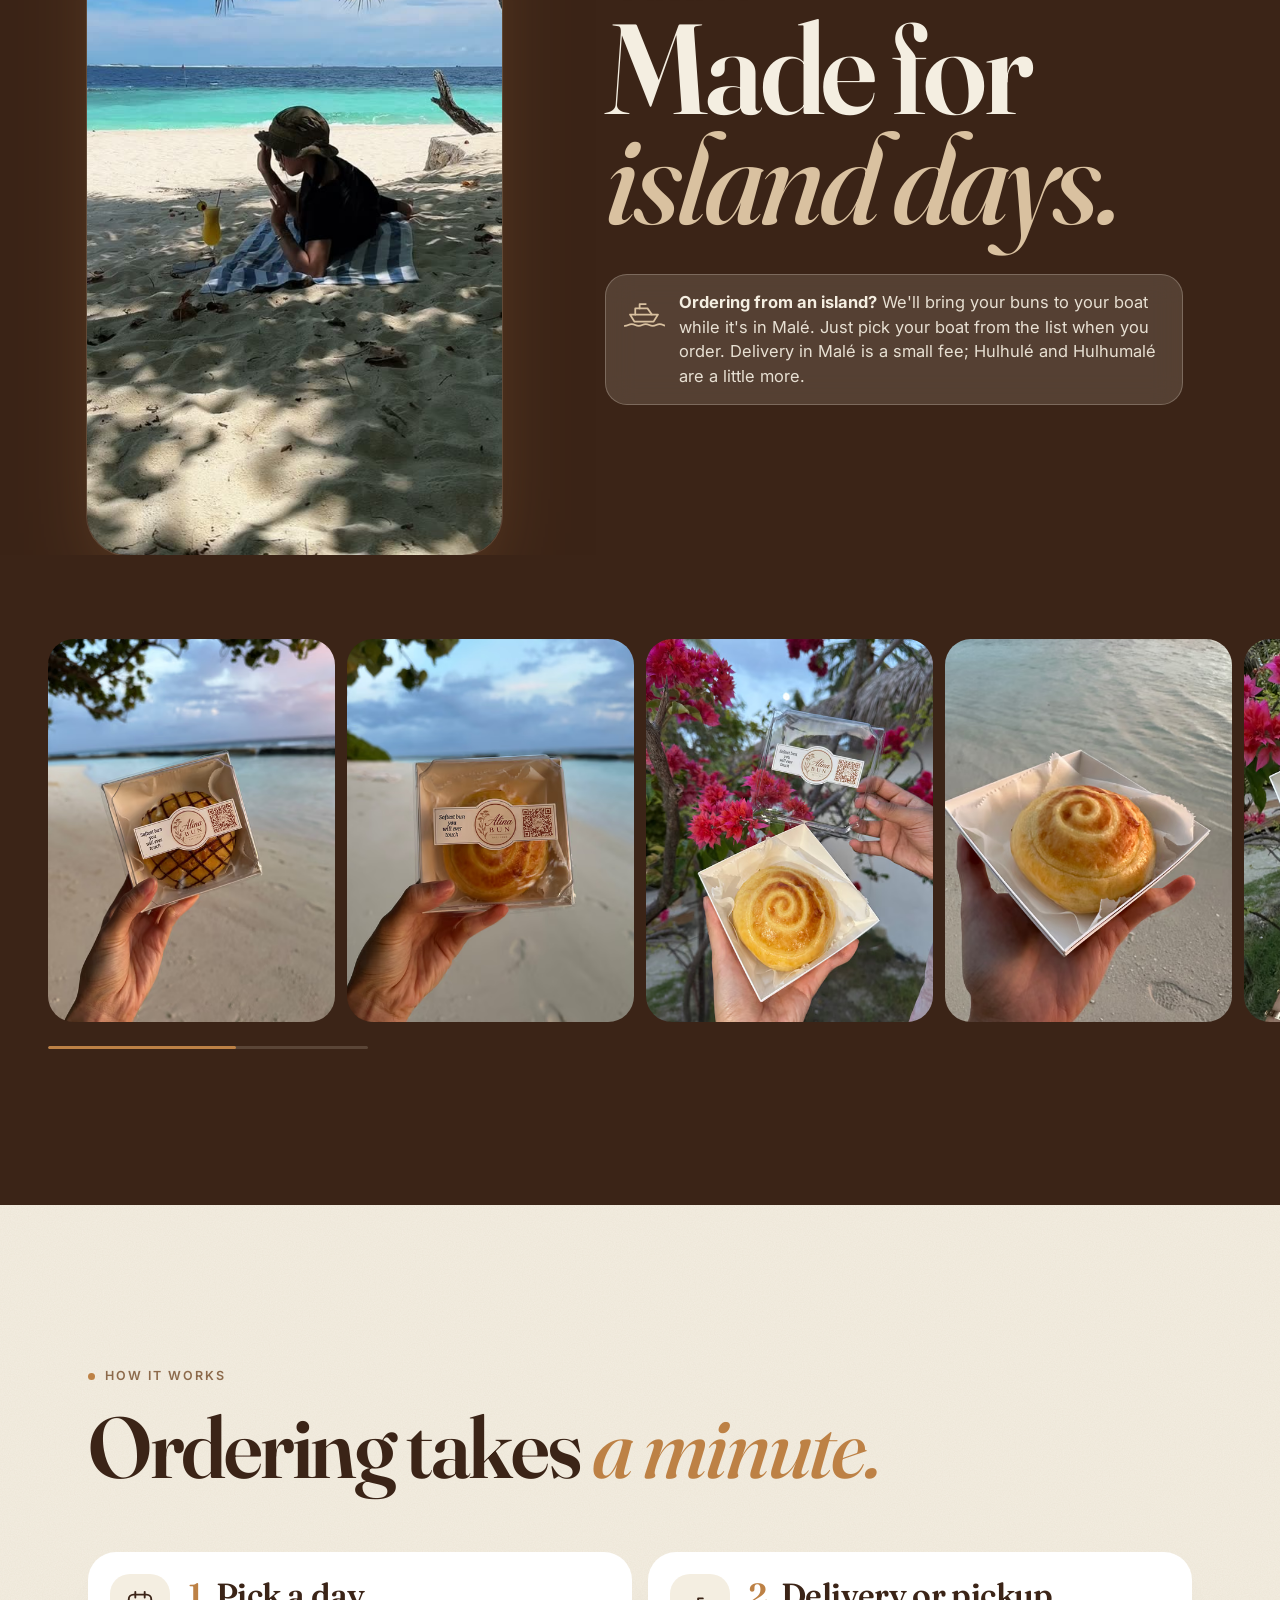
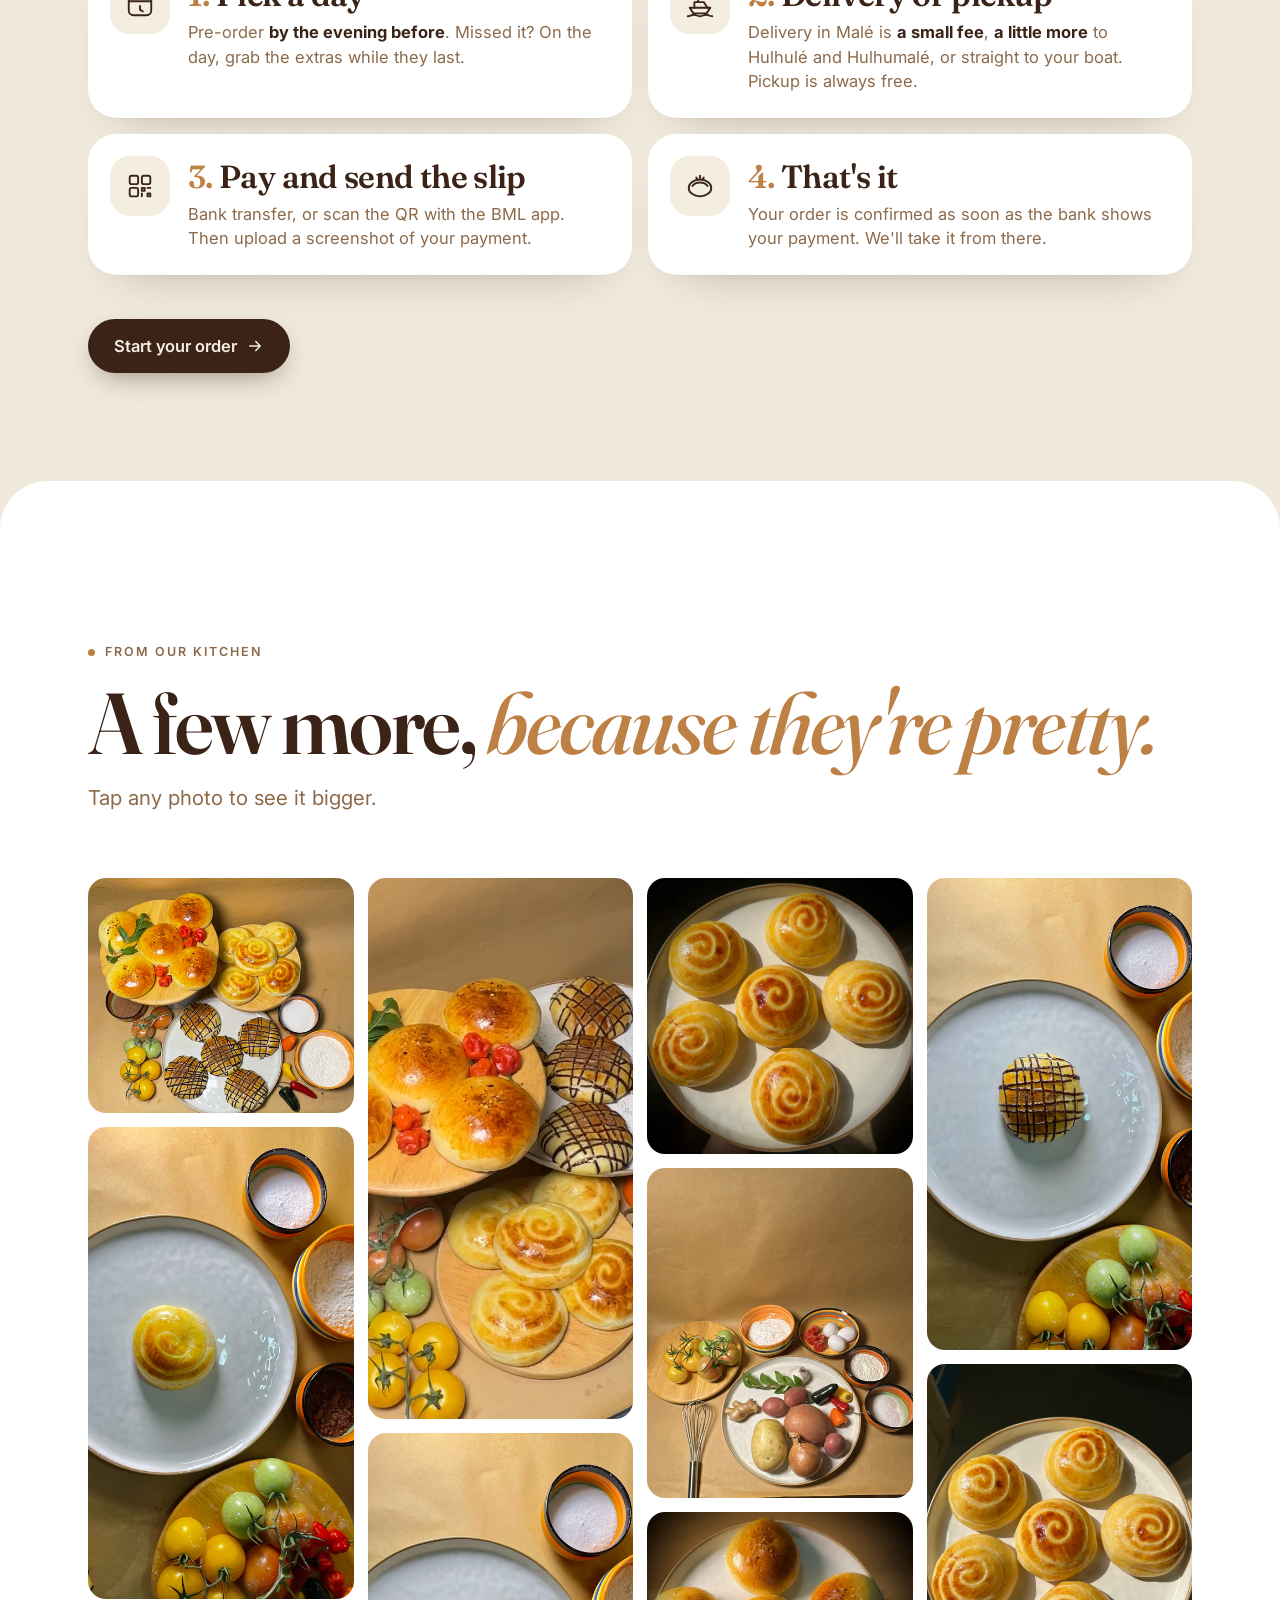
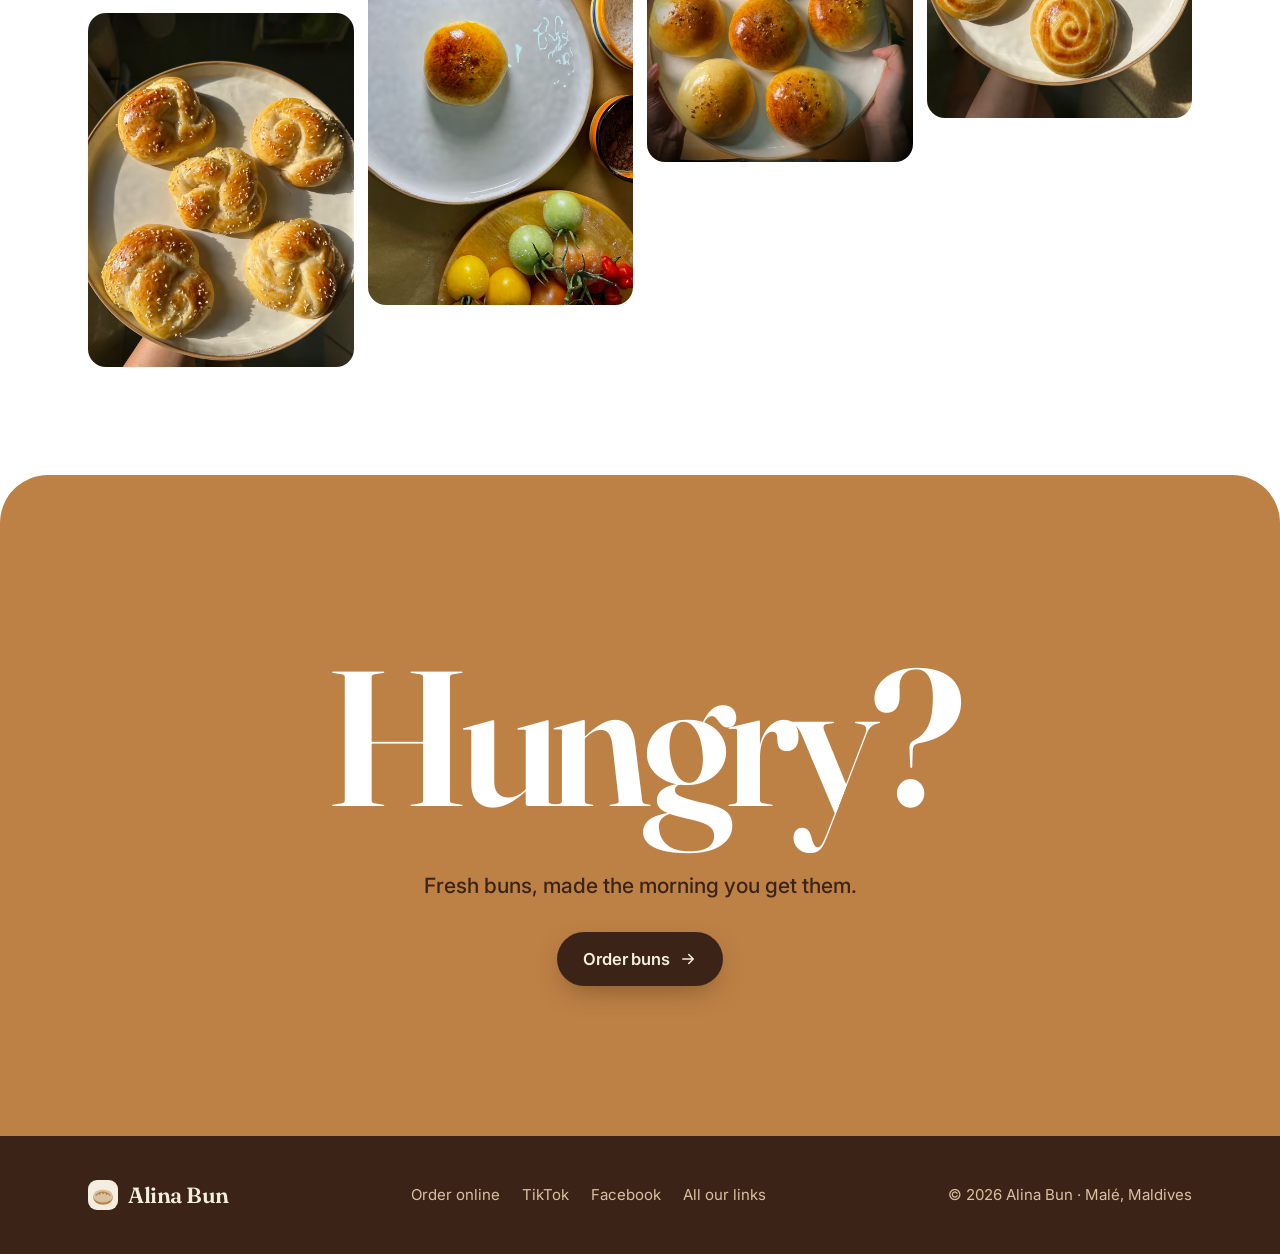
==== commit 72803130: "Count visits: where they came from, which order button they tap assets/site.js sends small batches o" ====
--- a/index.html
+++ b/index.html
@@ -43,7 +43,7 @@
   <nav class="nav-links" aria-label="Sections">
     <a href="#buns">The buns</a><a href="#kitchen">Kitchen</a><a href="#islands">Islands</a><a href="#order">How to order</a>
   </nav>
-  <a class="btn" href="https://store.alinabun.com/">Order</a>
+  <a class="btn" href="https://store.alinabun.com/" data-track="order-nav">Order</a>
 </header>
 
 <main>
@@ -68,7 +68,7 @@
       <p class="lede hero-fade">Golden buns made by hand, the morning you get them. Boxed one by one and brought to your door, or your boat.</p>
       <p class="live light hero-fade" data-live hidden><span class="dot" aria-hidden="true"></span><span data-live-text></span></p>
       <div class="btn-row hero-fade">
-        <a class="btn btn-light" href="https://store.alinabun.com/">Order buns <svg viewBox="0 0 24 24" fill="none" stroke="currentColor" stroke-width="2" stroke-linecap="round" stroke-linejoin="round" aria-hidden="true"><path d="M5 12h14M13 6l6 6-6 6"/></svg></a>
+        <a class="btn btn-light" href="https://store.alinabun.com/" data-track="order-hero">Order buns <svg viewBox="0 0 24 24" fill="none" stroke="currentColor" stroke-width="2" stroke-linecap="round" stroke-linejoin="round" aria-hidden="true"><path d="M5 12h14M13 6l6 6-6 6"/></svg></a>
         <a class="btn btn-ghost light" href="#buns">Meet the buns</a>
       </div>
     </div>
@@ -274,7 +274,7 @@
         </li>
       </ol>
       <div class="order-cta">
-        <a class="btn btn-dark" href="https://store.alinabun.com/">Start your order <svg viewBox="0 0 24 24" fill="none" stroke="currentColor" stroke-width="2" stroke-linecap="round" stroke-linejoin="round" aria-hidden="true"><path d="M5 12h14M13 6l6 6-6 6"/></svg></a>
+        <a class="btn btn-dark" href="https://store.alinabun.com/" data-track="order-how">Start your order <svg viewBox="0 0 24 24" fill="none" stroke="currentColor" stroke-width="2" stroke-linecap="round" stroke-linejoin="round" aria-hidden="true"><path d="M5 12h14M13 6l6 6-6 6"/></svg></a>
         <p class="live" data-live hidden><span class="dot" aria-hidden="true"></span><span data-live-text></span></p>
       </div>
     </div>
@@ -297,8 +297,8 @@
     <h2 id="cta-title" class="reveal">Hungry?</h2>
     <p data-live-cta>Fresh buns, made the morning you get them.</p>
     <div class="btn-row">
-      <a class="btn btn-dark" href="https://store.alinabun.com/">Order buns <svg viewBox="0 0 24 24" fill="none" stroke="currentColor" stroke-width="2" stroke-linecap="round" stroke-linejoin="round" aria-hidden="true"><path d="M5 12h14M13 6l6 6-6 6"/></svg></a>
-      <a class="btn btn-ghost" data-instagram href="https://links.alinabun.com" hidden>Message us on Instagram</a>
+      <a class="btn btn-dark" href="https://store.alinabun.com/" data-track="order-cta">Order buns <svg viewBox="0 0 24 24" fill="none" stroke="currentColor" stroke-width="2" stroke-linecap="round" stroke-linejoin="round" aria-hidden="true"><path d="M5 12h14M13 6l6 6-6 6"/></svg></a>
+      <a class="btn btn-ghost" data-instagram data-track="message" href="https://links.alinabun.com" hidden>Message us on Instagram</a>
     </div>
   </section>
 </main>
@@ -307,11 +307,11 @@
   <div class="wrap">
     <a class="brand" href="/"><img src="assets/favicon.svg" alt="" width="30" height="30">Alina Bun</a>
     <nav aria-label="Elsewhere">
-      <a href="https://store.alinabun.com/">Order online</a>
-      <a data-instagram href="https://links.alinabun.com" hidden>Instagram</a>
+      <a href="https://store.alinabun.com/" data-track="order-footer">Order online</a>
+      <a data-instagram data-track="instagram" href="https://links.alinabun.com" hidden>Instagram</a>
       <a href="https://www.tiktok.com/@alina.bun_">TikTok</a>
       <a href="https://www.facebook.com/share/1CqeotLEx9/">Facebook</a>
-      <a href="https://links.alinabun.com">All our links</a>
+      <a href="https://links.alinabun.com" data-track="links">All our links</a>
     </nav>
     <p>© <span data-year>2026</span> Alina Bun · Malé, Maldives</p>
   </div>
@@ -319,7 +319,7 @@
 
 <div class="dock" data-dock>
   <p class="dock-text"><b data-dock-title>Fresh buns, made to order</b><span data-dock-sub>Order on our store</span></p>
-  <a class="btn" href="https://store.alinabun.com/">Order</a>
+  <a class="btn" href="https://store.alinabun.com/" data-track="dock">Order</a>
 </div>
 
 <dialog class="lightbox" aria-label="Photos">
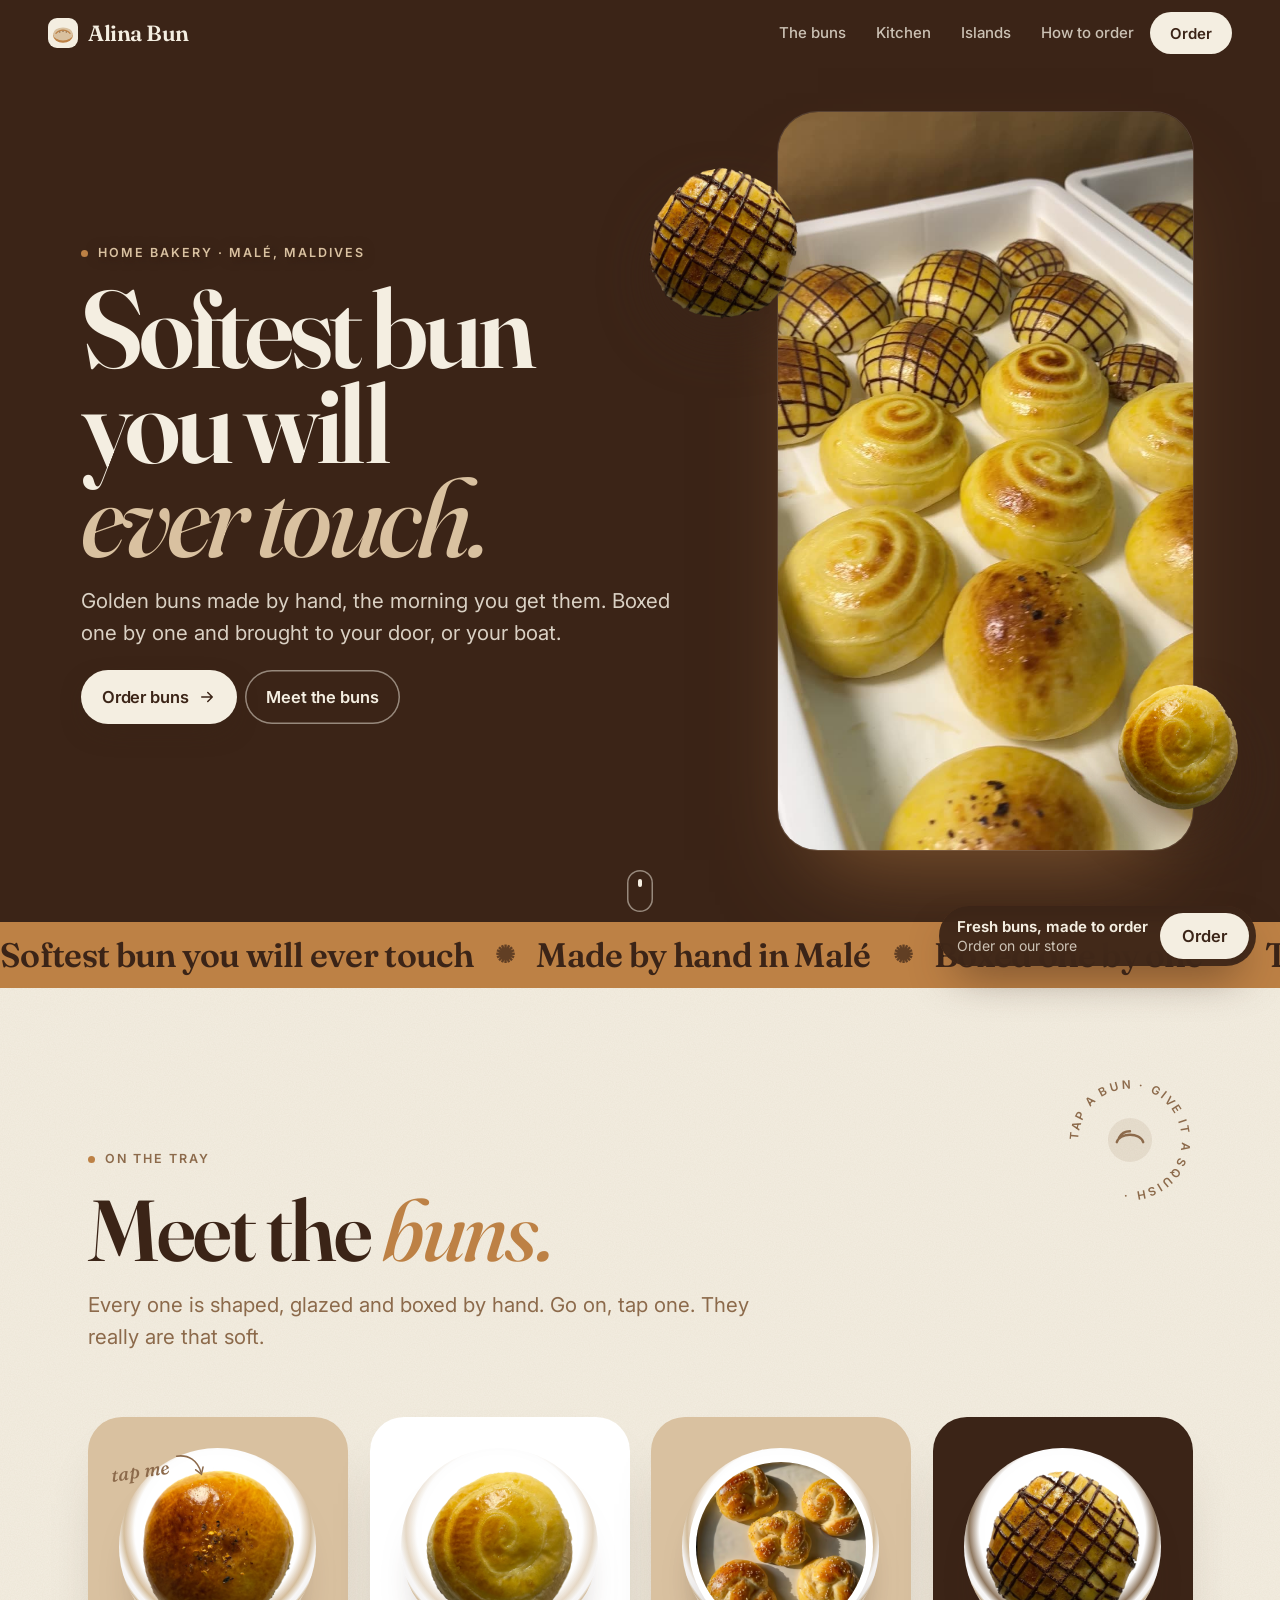
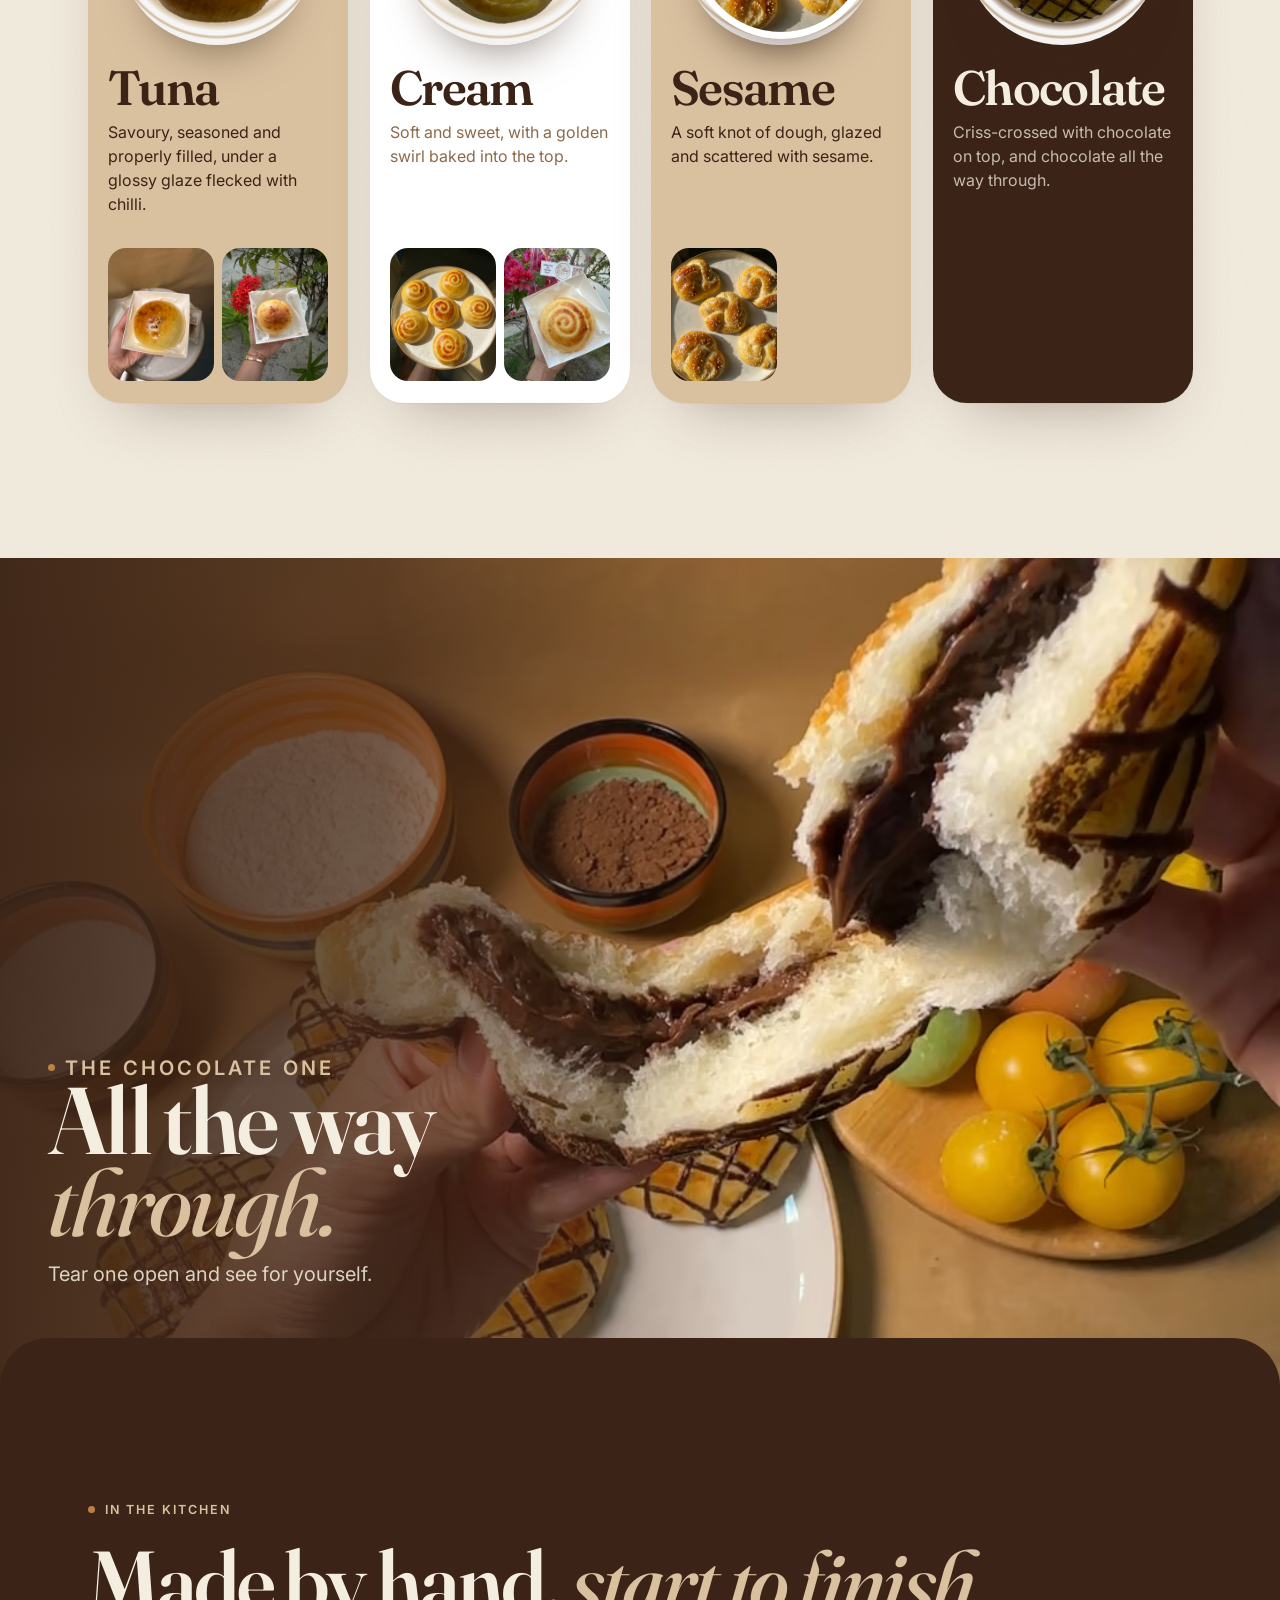
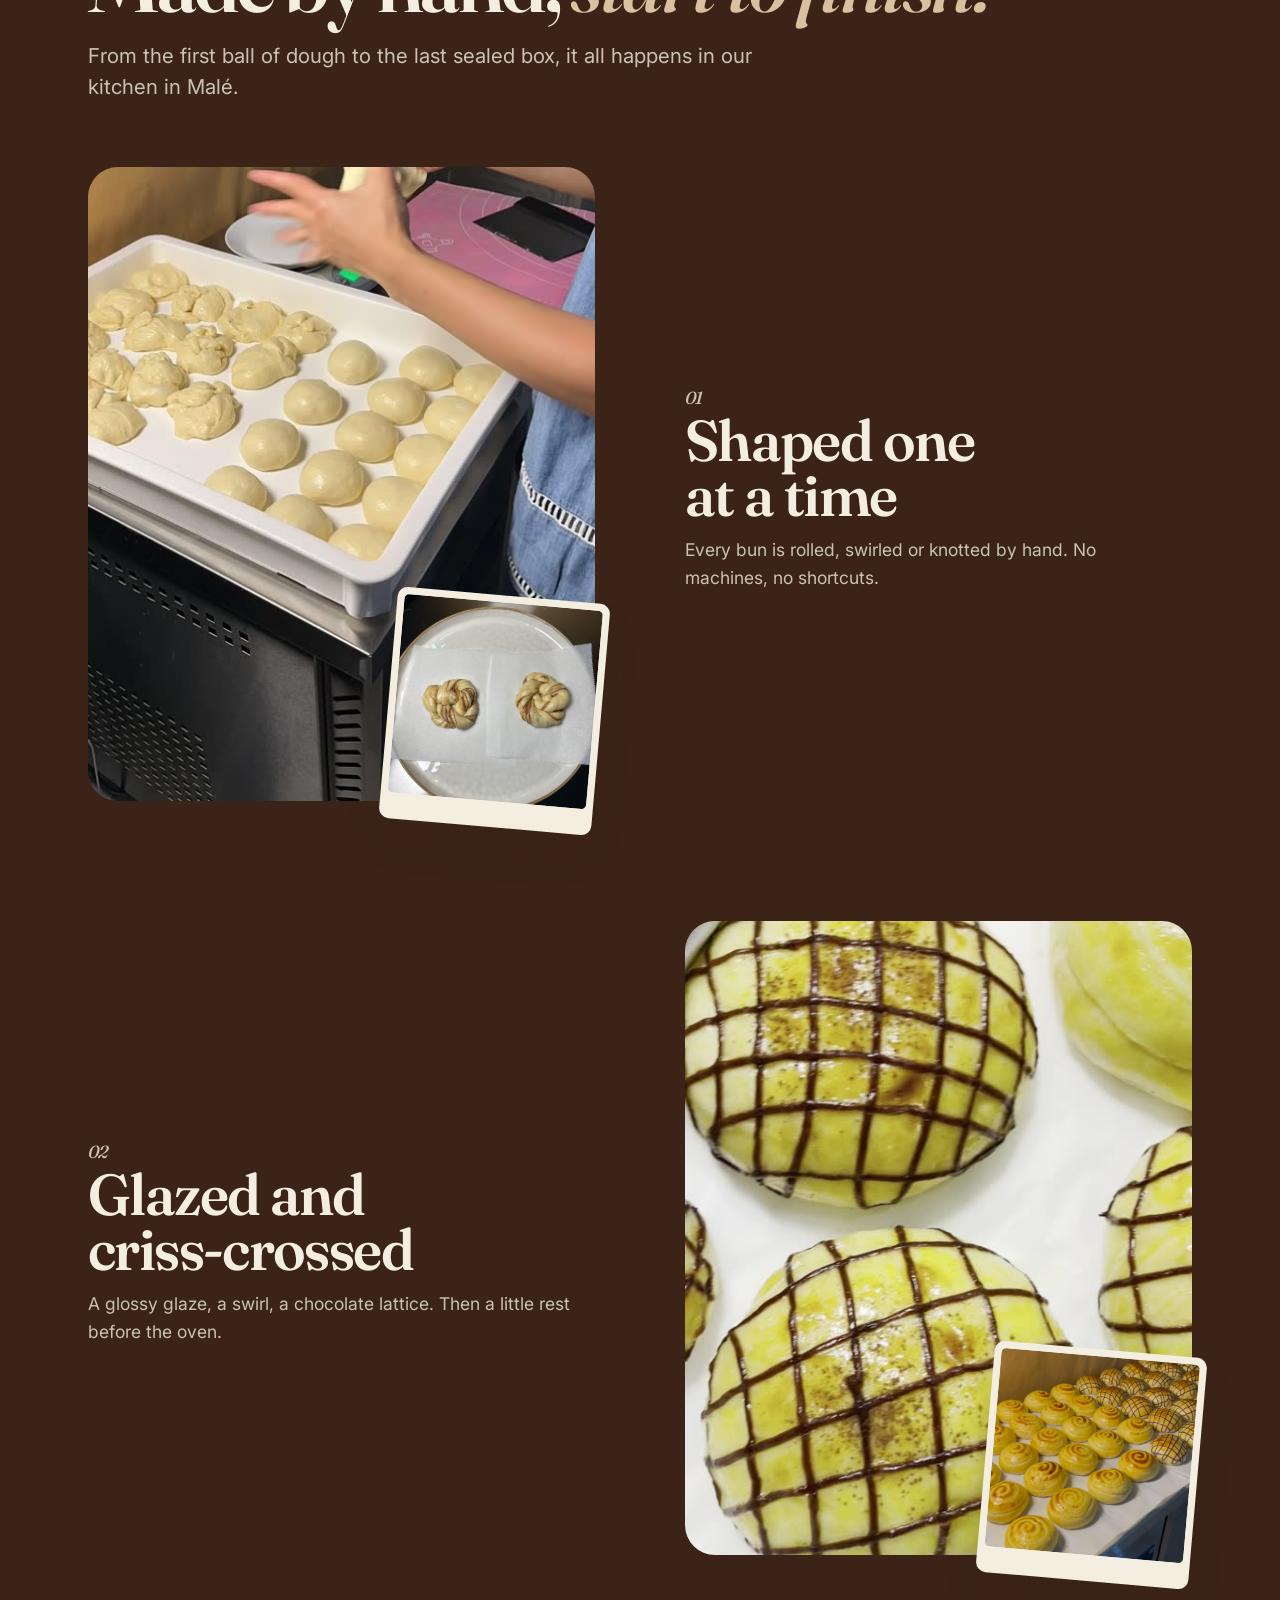
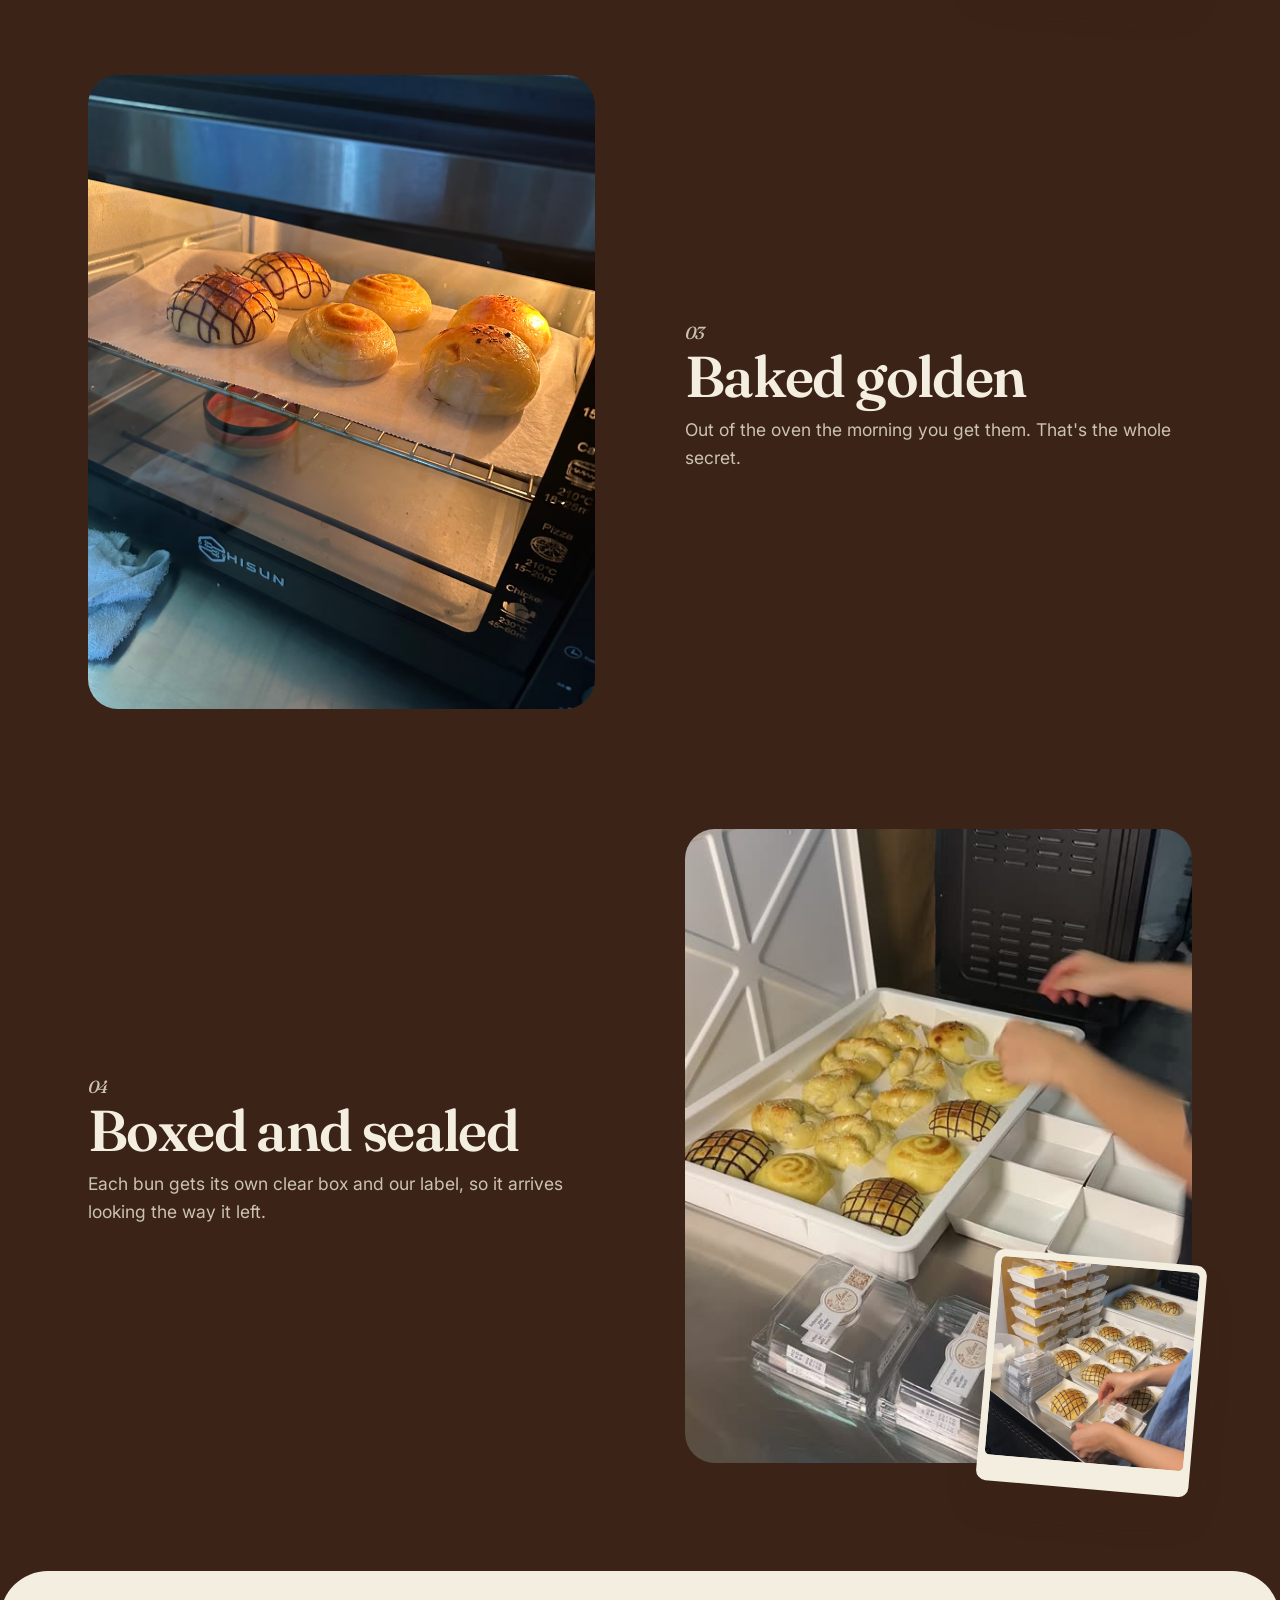
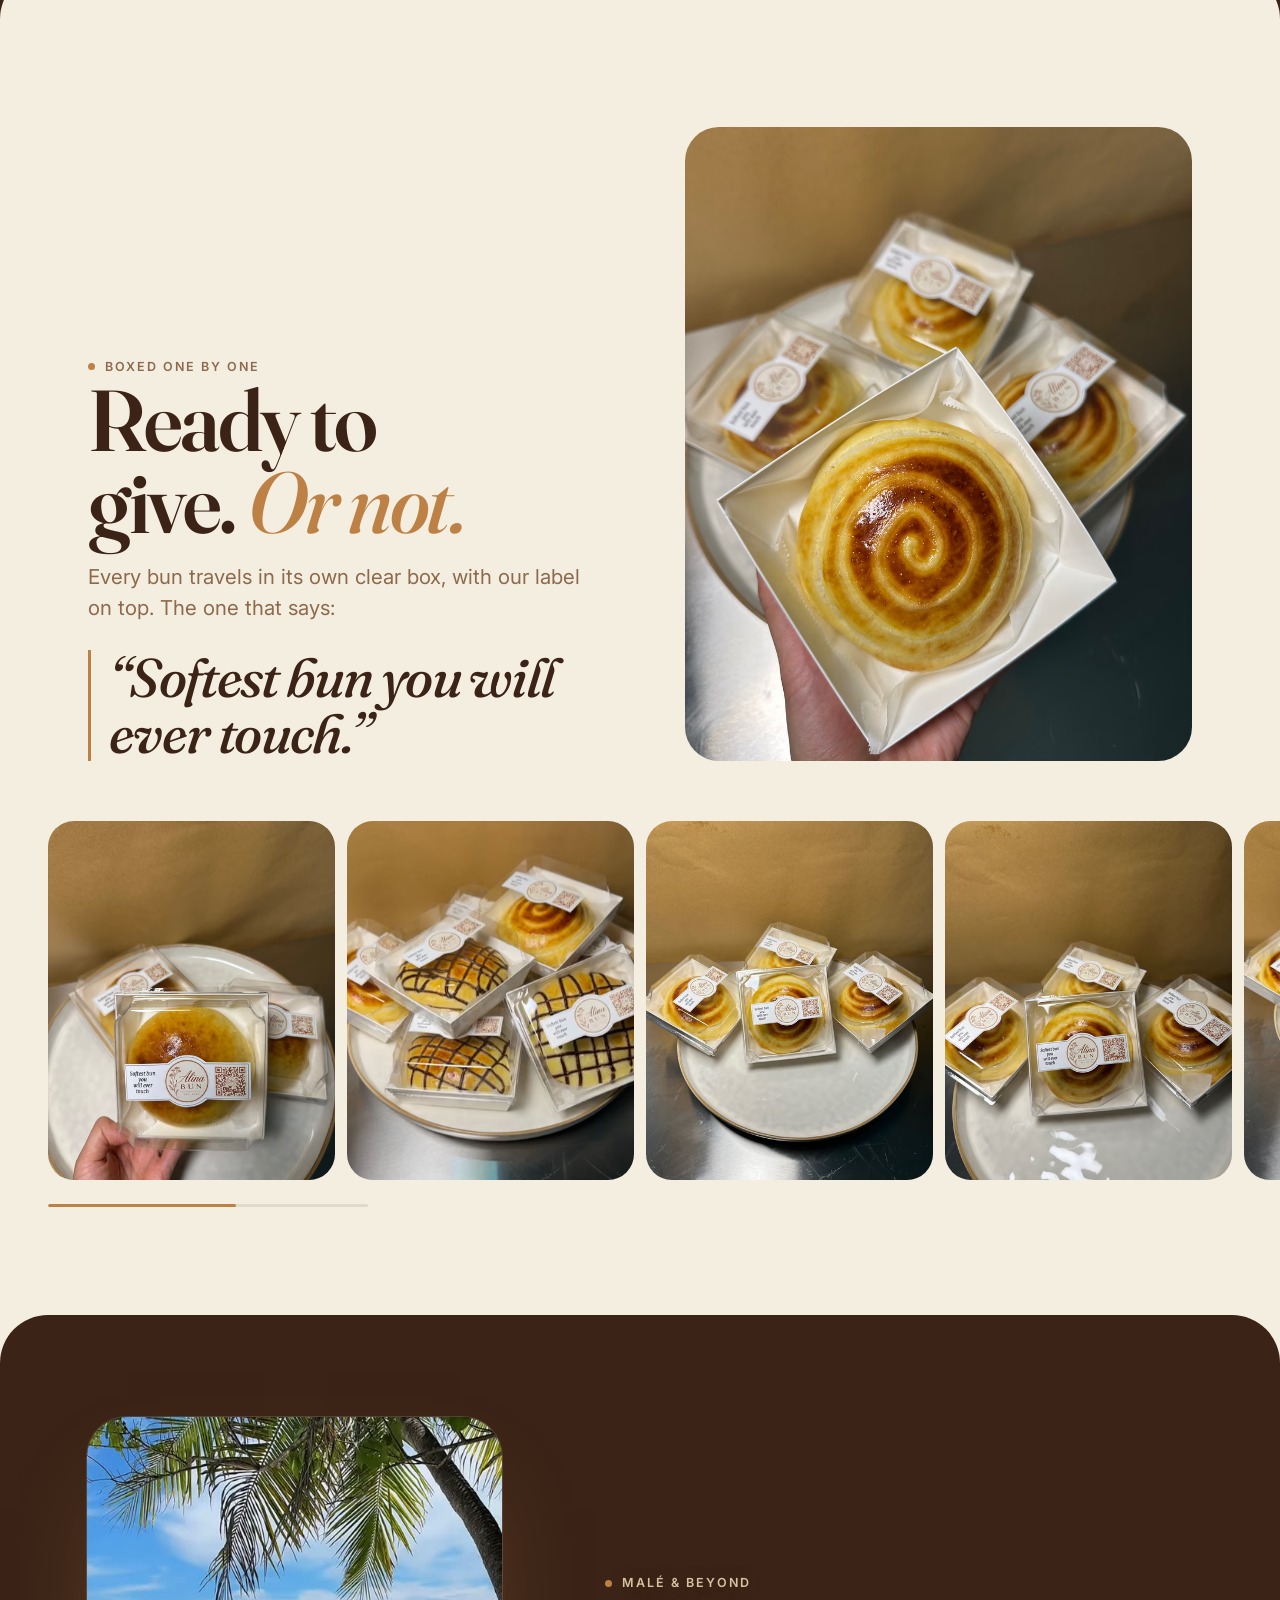
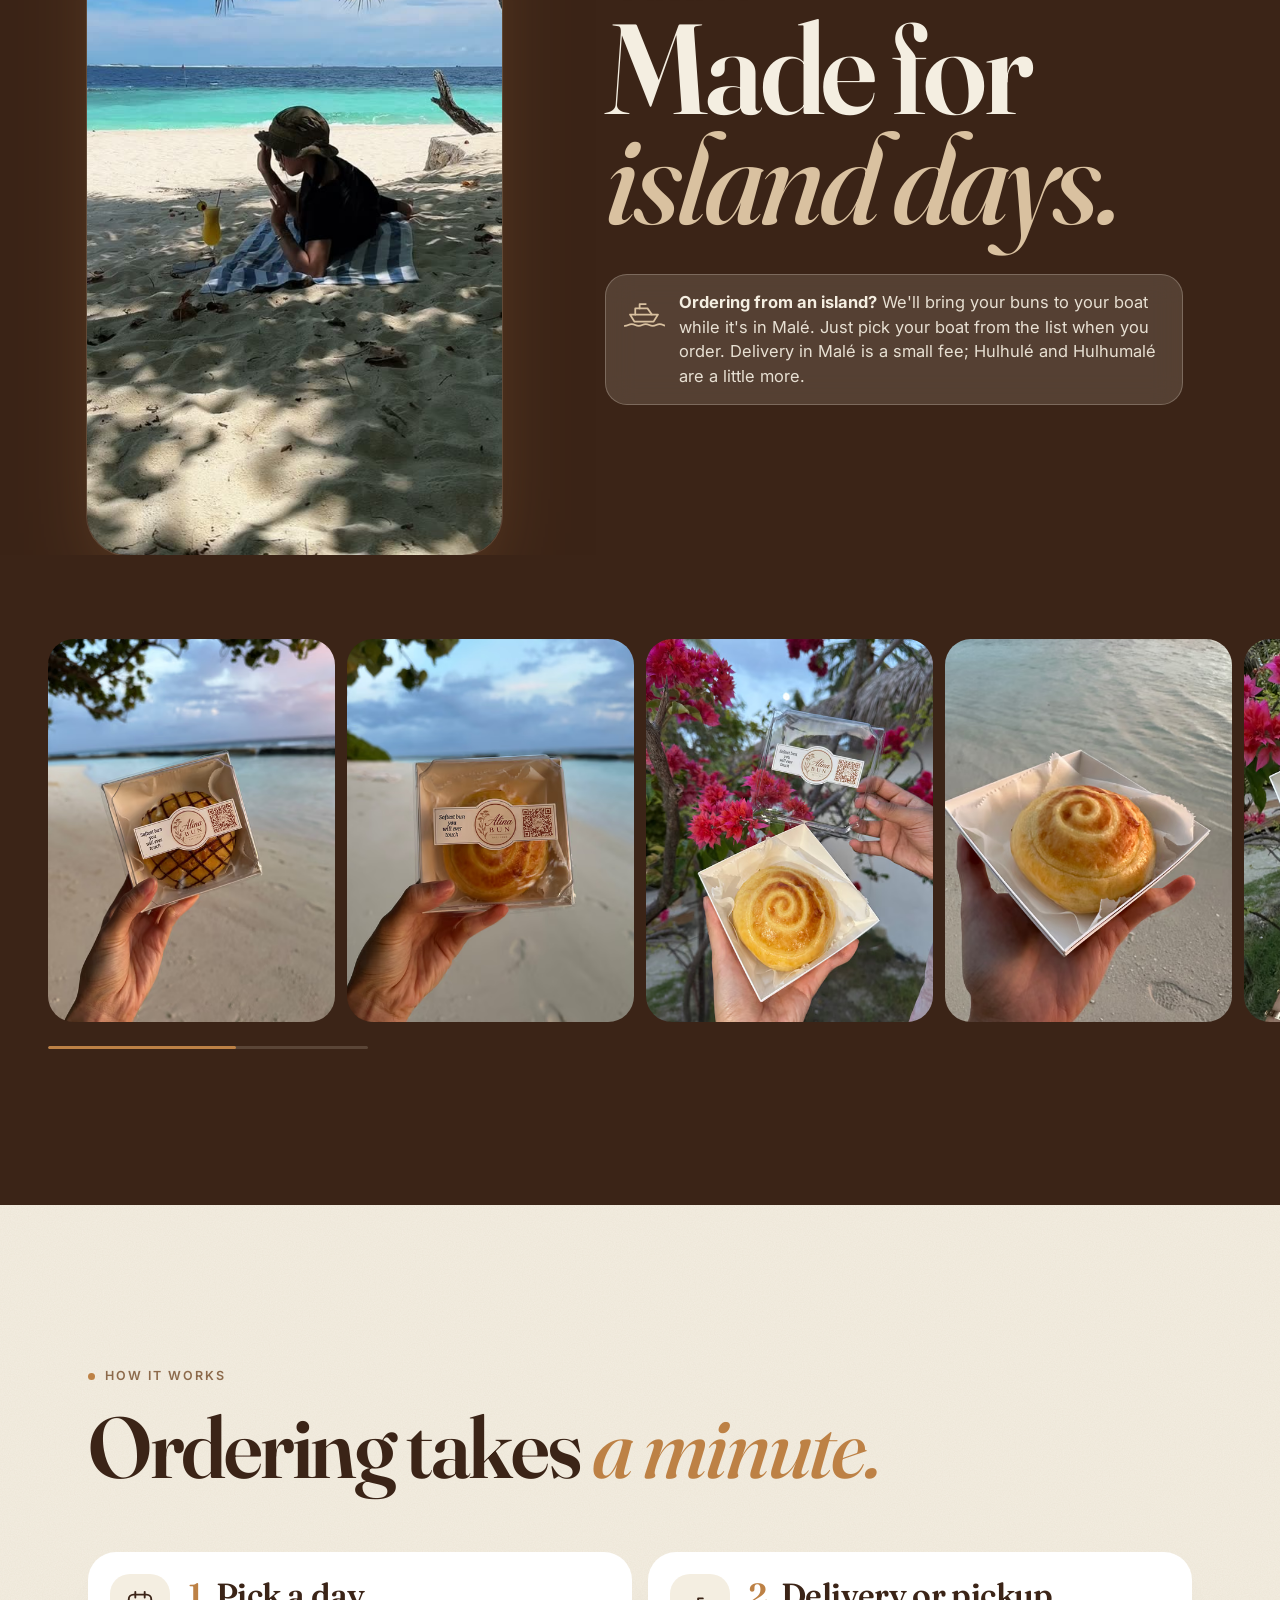
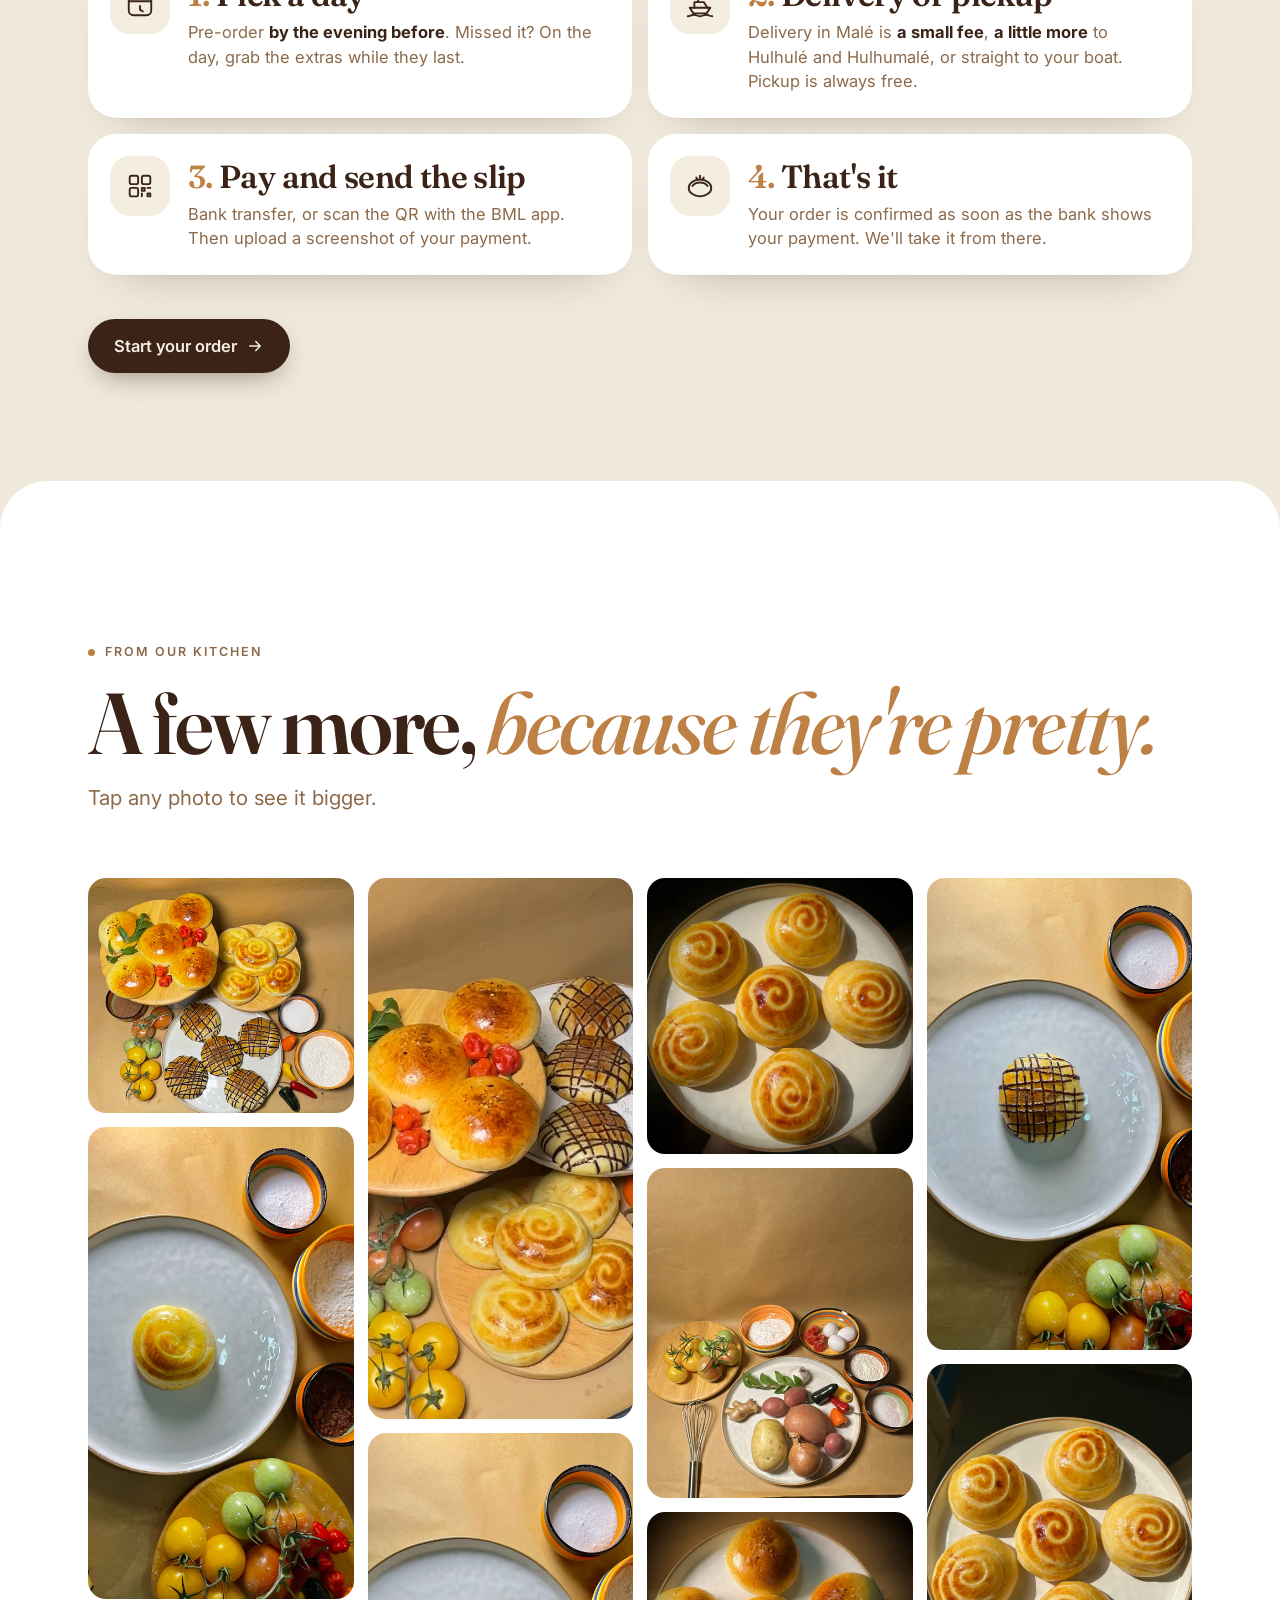
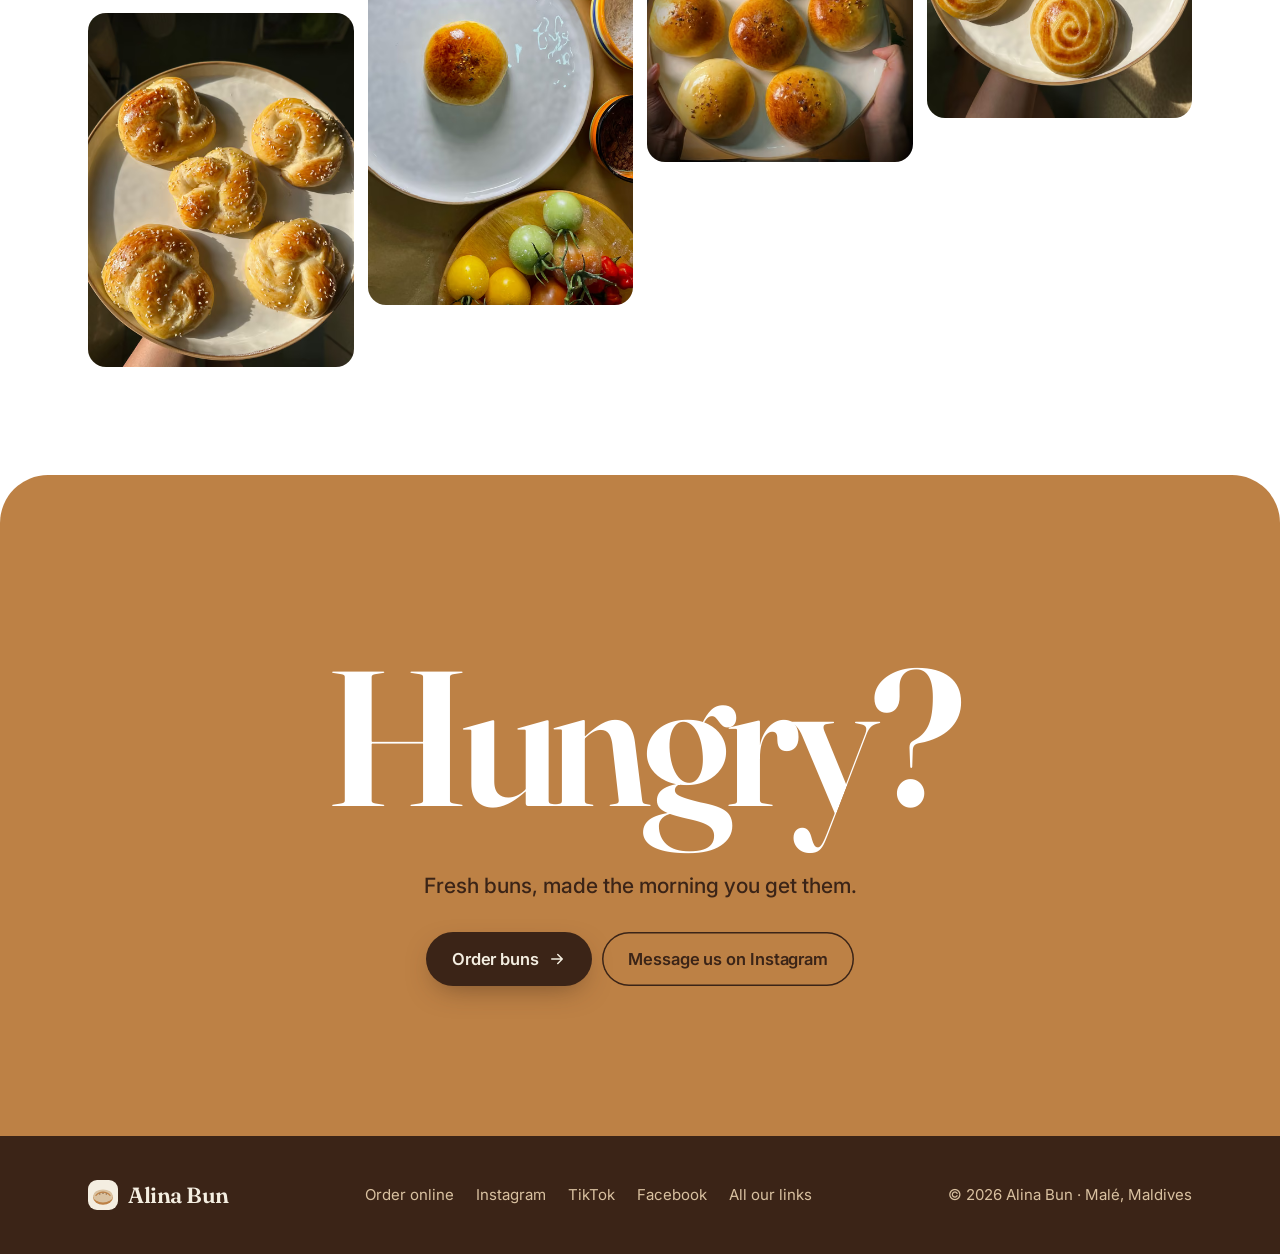
==== commit 4cbb0c8f: "SEO: fuller Bakery structured data; Instagram links visible without JavaScript The Bakery JSON-LD no" ====
--- a/index.html
+++ b/index.html
@@ -29,10 +29,13 @@
 <link rel="stylesheet" href="assets/site.css">
 <script type="application/ld+json">
 {"@context": "https://schema.org", "@type": "Bakery", "name": "Alina Bun", "url": "https://alinabun.com/",
- "image": "https://alinabun.com/assets/og.jpg", "slogan": "Softest bun you will ever touch",
+ "image": "https://alinabun.com/assets/og.jpg", "logo": "https://alinabun.com/assets/apple-touch-icon.png",
+ "slogan": "Softest bun you will ever touch",
+ "description": "Soft, golden buns made by hand in Malé, the morning you get them. Pre-order the day before for delivery or pickup.",
+ "servesCuisine": "Bakery", "priceRange": "MVR", "currenciesAccepted": "MVR, USD",
  "address": {"@type": "PostalAddress", "addressLocality": "Malé", "addressCountry": "MV"},
  "areaServed": "Malé, Maldives", "hasMenu": "https://store.alinabun.com/",
- "sameAs": ["https://www.tiktok.com/@alina.bun_", "https://www.facebook.com/share/1CqeotLEx9/"]}
+ "sameAs": ["https://www.instagram.com/alina.bun_/", "https://www.tiktok.com/@alina.bun_", "https://www.facebook.com/share/1CqeotLEx9/", "https://links.alinabun.com/"]}
 </script>
 </head>
 <body>
@@ -298,7 +301,7 @@
     <p data-live-cta>Fresh buns, made the morning you get them.</p>
     <div class="btn-row">
       <a class="btn btn-dark" href="https://store.alinabun.com/" data-track="order-cta">Order buns <svg viewBox="0 0 24 24" fill="none" stroke="currentColor" stroke-width="2" stroke-linecap="round" stroke-linejoin="round" aria-hidden="true"><path d="M5 12h14M13 6l6 6-6 6"/></svg></a>
-      <a class="btn btn-ghost" data-instagram data-track="message" href="https://links.alinabun.com" hidden>Message us on Instagram</a>
+      <a class="btn btn-ghost" data-instagram data-track="message" href="https://www.instagram.com/alina.bun_/">Message us on Instagram</a>
     </div>
   </section>
 </main>
@@ -308,7 +311,7 @@
     <a class="brand" href="/"><img src="assets/favicon.svg" alt="" width="30" height="30">Alina Bun</a>
     <nav aria-label="Elsewhere">
       <a href="https://store.alinabun.com/" data-track="order-footer">Order online</a>
-      <a data-instagram data-track="instagram" href="https://links.alinabun.com" hidden>Instagram</a>
+      <a data-instagram data-track="instagram" href="https://www.instagram.com/alina.bun_/">Instagram</a>
       <a href="https://www.tiktok.com/@alina.bun_">TikTok</a>
       <a href="https://www.facebook.com/share/1CqeotLEx9/">Facebook</a>
       <a href="https://links.alinabun.com" data-track="links">All our links</a>
